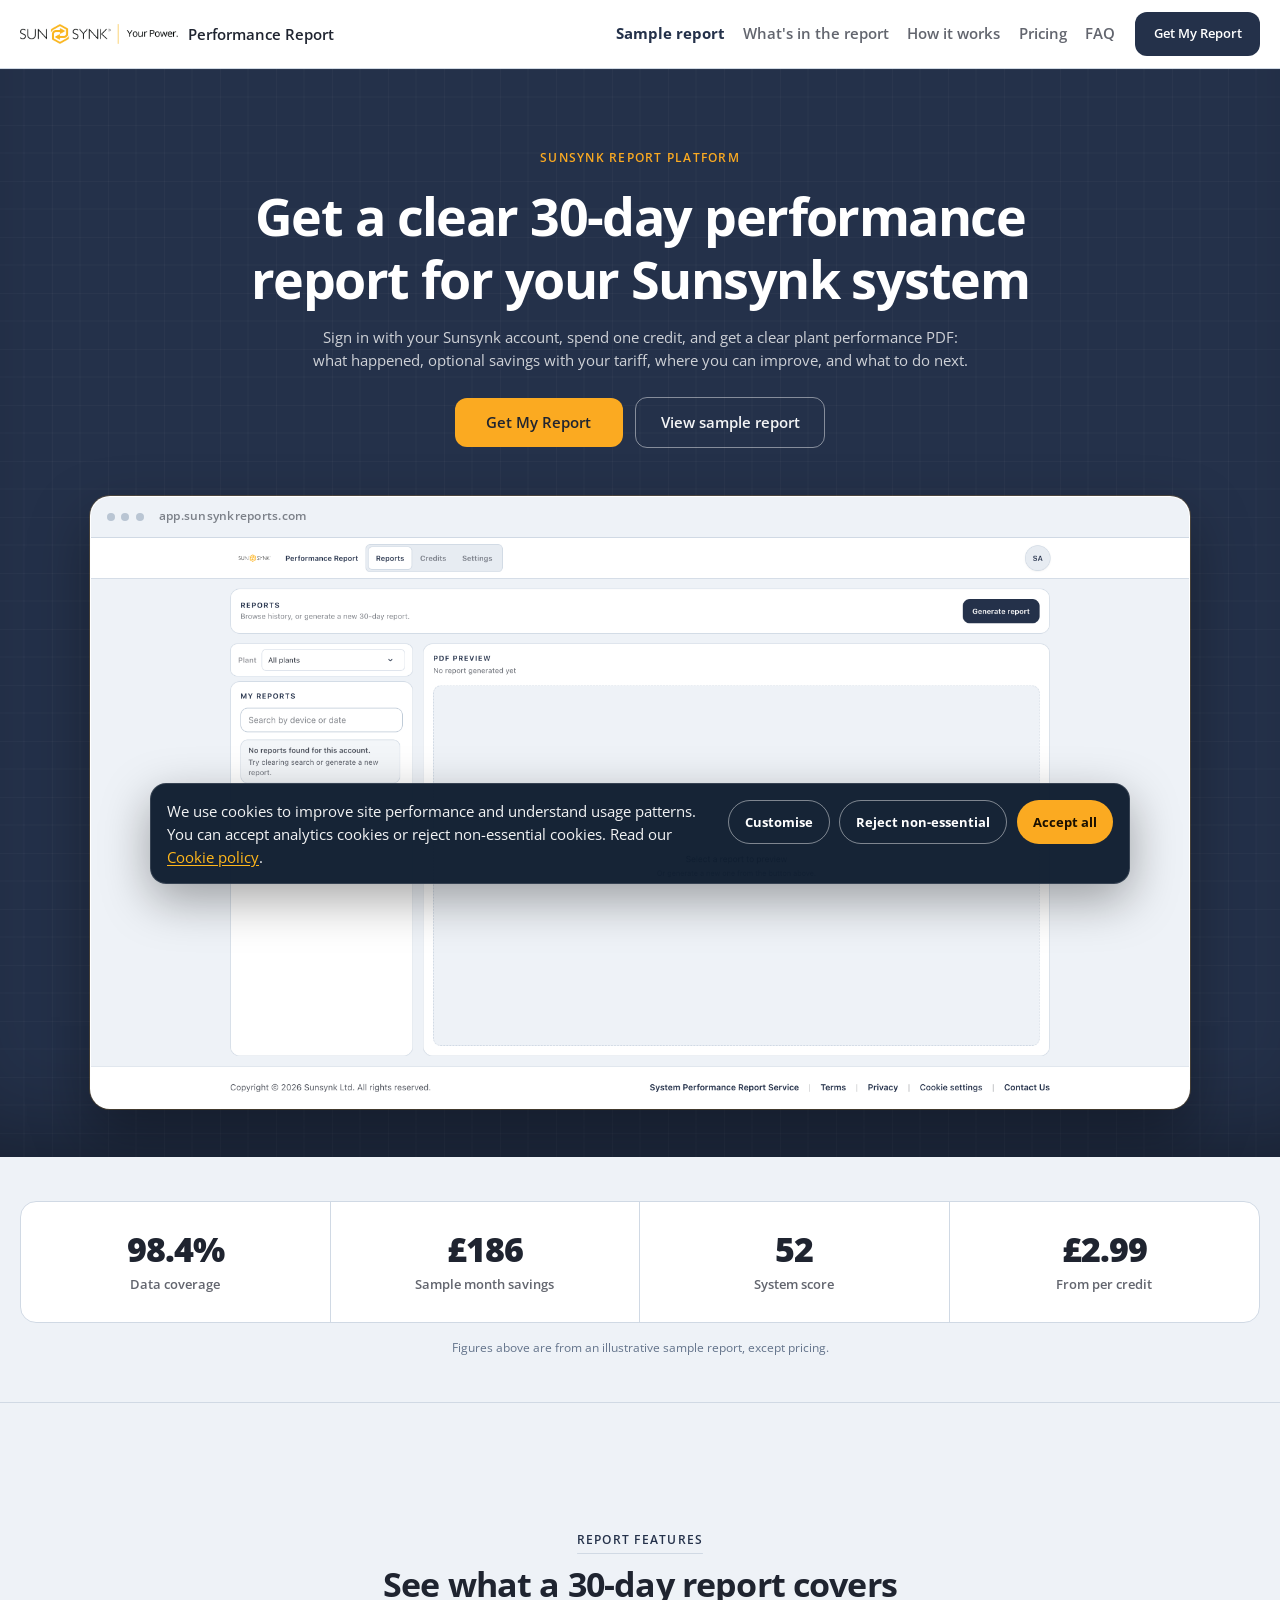
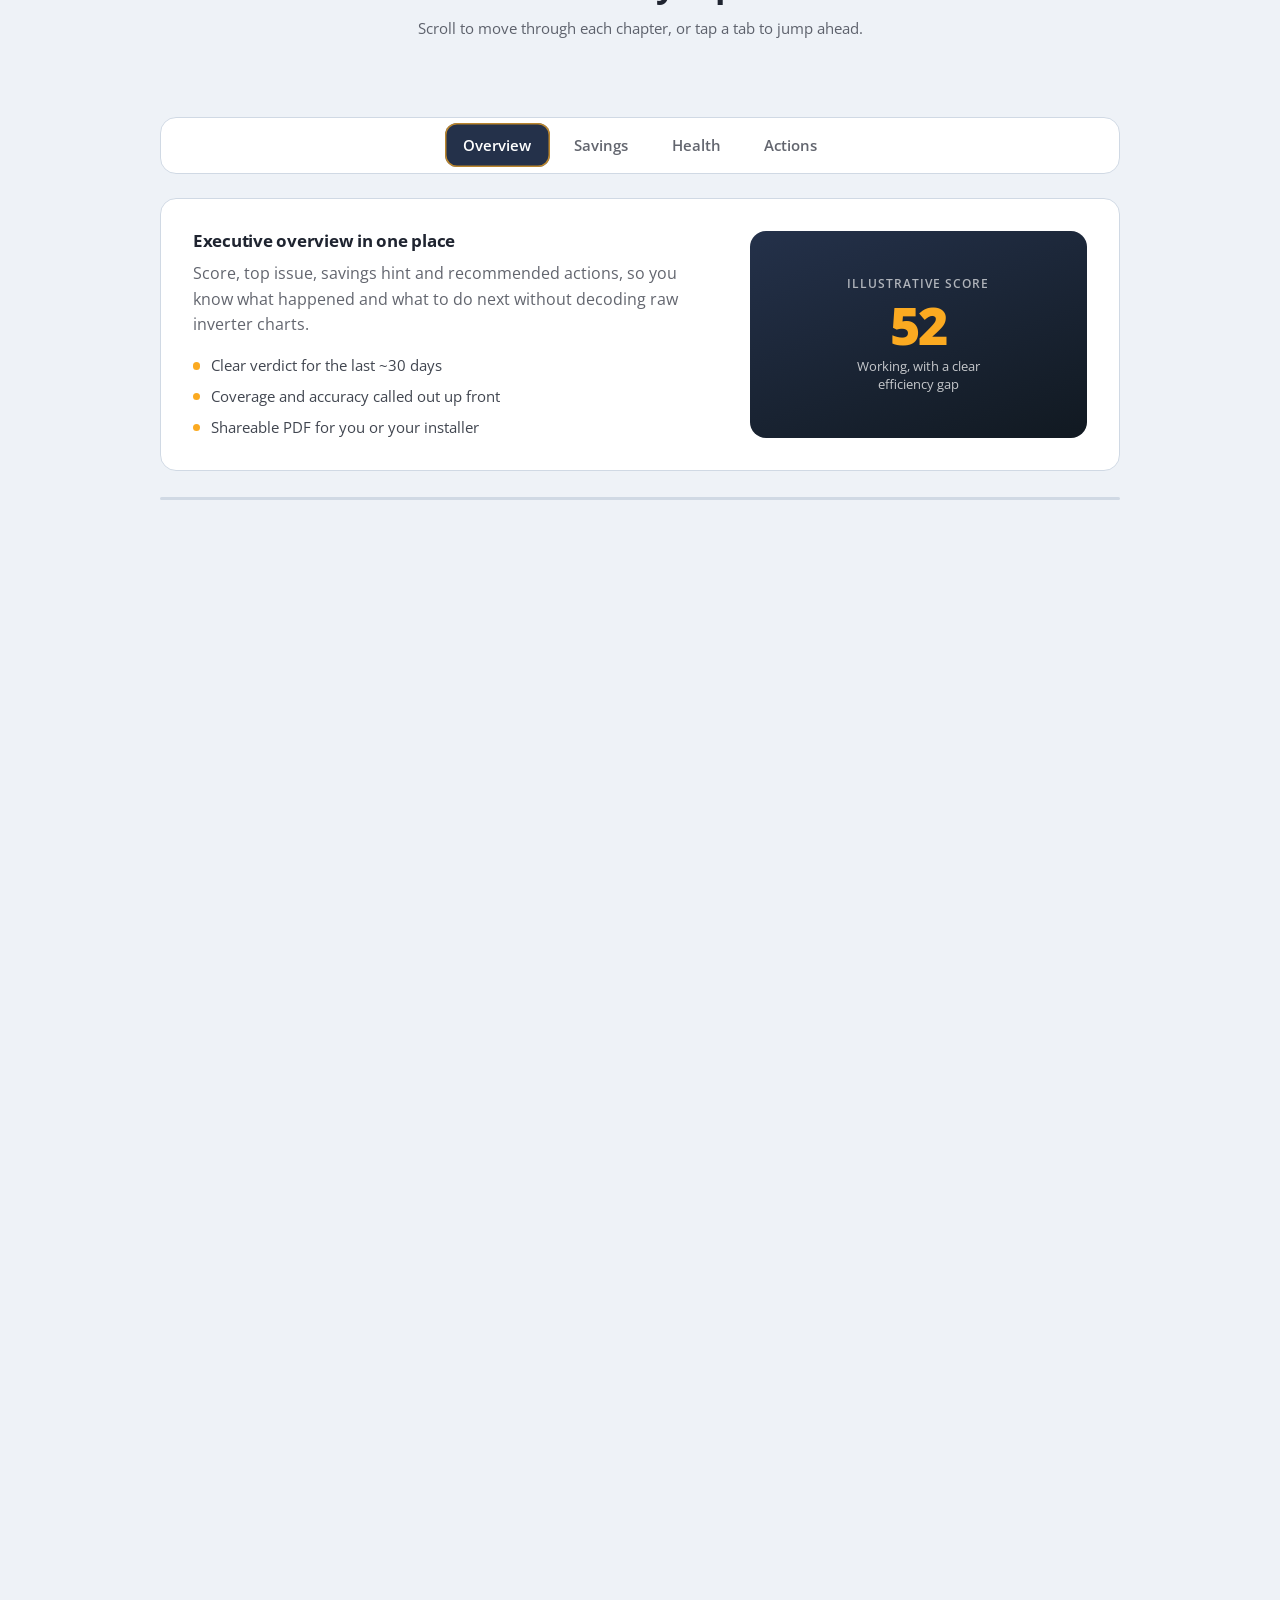
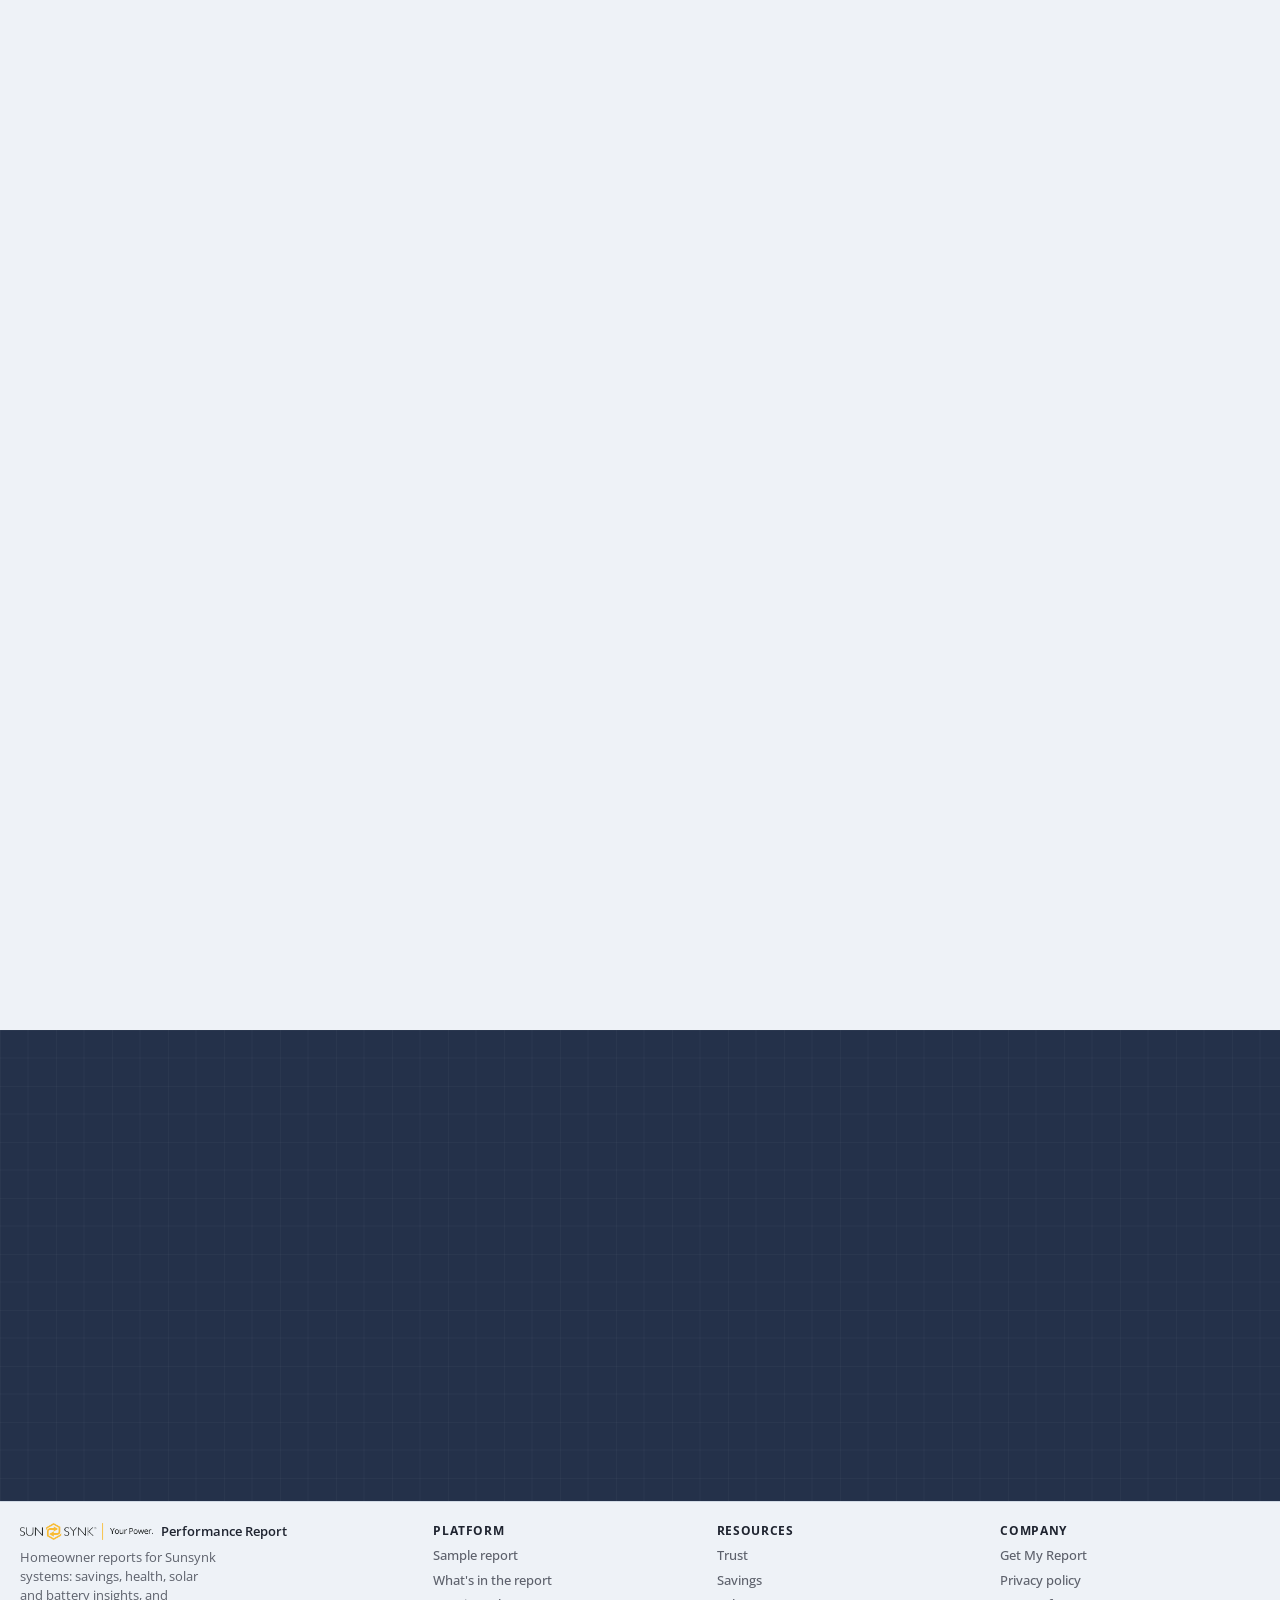
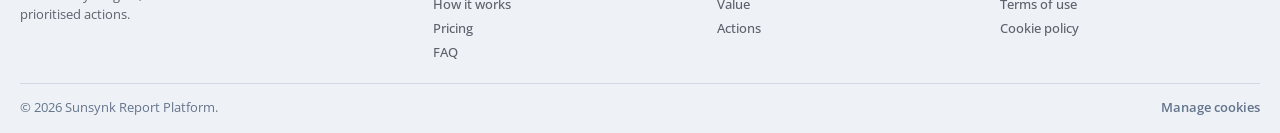
==== index.html @ 2fe202f5 "Update apple-touch-icon references to use favicon.ico across multiple HTML files - Replaced the appl" ====
<!DOCTYPE html>
<html lang="en-GB">
<head>
  <meta charset="UTF-8" />
  <meta name="viewport" content="width=device-width, initial-scale=1.0" />
  <script>
    if (window.location.pathname.endsWith('/index.html')) {
      const cleanPath = window.location.pathname.replace(/\/index\.html$/, '/') || '/';
      window.location.replace(cleanPath + window.location.search + window.location.hash);
    }
  </script>

  <!-- Primary Meta Tags -->
  <title>Sunsynk Report Platform | Clear 30-day performance reports for your Sunsynk system</title>
  <meta name="description" content="Get a clear 30-day Sunsynk Performance Report PDF: executive overview, optional tariff savings, system health score, solar and battery insights, and prioritised actions. From £2.99. Credits never expire. No subscription." />
  <meta name="author" content="Sunsynk" />
  <meta name="robots" content="index, follow, max-image-preview:large, max-snippet:-1, max-video-preview:-1" />
  <meta name="googlebot" content="index, follow, max-image-preview:large, max-snippet:-1, max-video-preview:-1" />
  <meta name="rating" content="general" />
  <meta name="referrer" content="strict-origin-when-cross-origin" />
  <meta name="format-detection" content="telephone=no" />
  <meta name="geo.region" content="GB" />
  <meta name="color-scheme" content="light" />
  <meta name="keywords" content="Sunsynk, Sunsynk Report Platform, Sunsynk Performance Report, solar report, battery report, home energy insights, plant performance PDF, solar savings, system health score" />

  <!-- Canonical and language -->
  <link rel="canonical" href="https://sunsynkreports.com/" />
  <link rel="alternate" hreflang="en-GB" href="https://sunsynkreports.com/" />
  <link rel="alternate" hreflang="x-default" href="https://sunsynkreports.com/" />
  <link rel="alternate" type="text/plain" title="LLMs.txt" href="https://sunsynkreports.com/llms.txt" />
  <link rel="sitemap" type="application/xml" title="Sitemap" href="https://sunsynkreports.com/sitemap.xml" />
  <link rel="manifest" href="/site.webmanifest" />

  <!-- Share preview images: /assets/images/og-image.jpg (1200×630 JPEG crop of sunsynkreports.com.jpg). -->
  <!-- Open Graph -->
  <meta property="og:type" content="website" />
  <meta property="og:url" content="https://sunsynkreports.com/" />
  <meta property="og:title" content="Sunsynk Report Platform | Clear 30-day performance reports for your Sunsynk system" />
  <meta property="og:description" content="Sign in with your Sunsynk account, buy credits, and generate a 30-day plant performance PDF. Optional savings with a saved tariff. From £2.99. No subscription." />
  <meta property="og:image" content="https://sunsynkreports.com/assets/images/og-image.jpg?v=20260721" />
  <meta property="og:image:secure_url" content="https://sunsynkreports.com/assets/images/og-image.jpg?v=20260721" />
  <meta property="og:image:type" content="image/jpeg" />
  <meta property="og:image:width" content="1200" />
  <meta property="og:image:height" content="630" />
  <meta property="og:image:alt" content="Sunsynk Report Platform: 30-day performance reports with executive summary and system score" />
  <meta property="og:site_name" content="Sunsynk Report Platform" />
  <meta property="og:locale" content="en_GB" />

  <!-- Twitter -->
  <meta name="twitter:card" content="summary_large_image" />
  <meta name="twitter:site" content="@sunsynkza" />
  <meta name="twitter:creator" content="@sunsynkza" />
  <meta name="twitter:url" content="https://sunsynkreports.com/" />
  <meta name="twitter:title" content="Sunsynk Report Platform | Clear 30-day performance reports for your Sunsynk system" />
  <meta name="twitter:description" content="30-day Sunsynk Performance Reports: overview, optional savings, health score, and prioritised actions. Credits never expire. From £2.99. No subscription." />
  <meta name="twitter:image" content="https://sunsynkreports.com/assets/images/og-image.jpg?v=20260721" />
  <meta name="twitter:image:alt" content="Sunsynk Report Platform: 30-day performance reports with executive summary and system score" />

  <!-- Favicon -->
  <link rel="icon" type="image/x-icon" href="/assets/images/favicon.ico" />
  <link rel="shortcut icon" href="/assets/images/favicon.ico" />
  <link rel="apple-touch-icon" href="/assets/images/favicon.ico" />
  <meta name="theme-color" content="#24314a" />
  <meta name="msapplication-TileColor" content="#24314a" />

  <!-- Performance hints -->
  <link rel="preconnect" href="https://fonts.googleapis.com" />
  <link rel="preconnect" href="https://fonts.gstatic.com" crossorigin />
  <link rel="dns-prefetch" href="https://app.sunsynkreports.com" />
  <link href="https://fonts.googleapis.com/css2?family=Open+Sans:ital,wght@0,400;0,500;0,600;0,700;0,800;1,400&display=swap" rel="stylesheet" />
  <link rel="stylesheet" href="/assets/css/styles.css" />

  <!-- JSON-LD: WebSite -->
  <script type="application/ld+json">
  {
    "@context": "https://schema.org",
    "@type": "WebSite",
    "@id": "https://sunsynkreports.com/#website",
    "url": "https://sunsynkreports.com/",
    "name": "Sunsynk Report Platform",
    "description": "Homeowner reports for Sunsynk solar and battery systems covering performance, optional savings, health scoring, solar and battery analysis, and prioritised actions.",
    "inLanguage": "en-GB",
    "publisher": { "@id": "https://sunsynkreports.com/#organization" }
  }
  </script>

  <!-- JSON-LD: Organization -->
  <script type="application/ld+json">
  {
    "@context": "https://schema.org",
    "@type": "Organization",
    "@id": "https://sunsynkreports.com/#organization",
    "name": "Sunsynk Report Platform",
    "legalName": "Sunsynk",
    "url": "https://sunsynkreports.com/",
    "logo": {
      "@type": "ImageObject",
      "url": "https://sunsynkreports.com/assets/images/sunsynk-logo.png",
      "width": 910,
      "height": 120
    },
    "image": "https://sunsynkreports.com/assets/images/og-image.jpg?v=20260721",
    "description": "Report platform for Sunsynk solar and battery system performance analysis.",
    "parentOrganization": {
      "@type": "Organization",
      "name": "Sunsynk",
      "url": "https://www.sunsynk.com/"
    },
    "sameAs": [
      "https://www.facebook.com/sunsynkza",
      "https://twitter.com/sunsynkza",
      "https://www.linkedin.com/company/sunsynk"
    ]
  }
  </script>

  <!-- JSON-LD: SoftwareApplication + AggregateOffer -->
  <script type="application/ld+json">
  {
    "@context": "https://schema.org",
    "@type": "SoftwareApplication",
    "@id": "https://sunsynkreports.com/#product",
    "name": "Sunsynk Report Platform",
    "alternateName": "Sunsynk Home Energy Insights Report",
    "description": "Turns about 30 days of Sunsynk plant readings into an executive overview, optional estimated savings, system health score, deeper solar and battery analysis, and prioritised actions in a PDF.",
    "url": "https://sunsynkreports.com/",
    "applicationCategory": "BusinessApplication",
    "applicationSubCategory": "Energy monitoring and reporting",
    "operatingSystem": "Web",
    "inLanguage": "en-GB",
    "isAccessibleForFree": false,
    "image": "https://sunsynkreports.com/assets/images/og-image.jpg?v=20260721",
    "screenshot": "https://sunsynkreports.com/assets/images/og-image.jpg?v=20260721",
    "publisher": { "@id": "https://sunsynkreports.com/#organization" },
    "creator": {
      "@type": "Organization",
      "name": "Sunsynk",
      "url": "https://www.sunsynk.com/"
    },
    "featureList": [
      "Executive performance summary",
      "Data coverage and accuracy checks",
      "Estimated savings versus grid electricity",
      "Overall system health scoring",
      "Solar, battery and evening grid analysis",
      "Prioritised recommended actions PDF",
      "Interactive report feature overview on the marketing site"
    ],
    "offers": {
      "@type": "AggregateOffer",
      "url": "https://sunsynkreports.com/#pricing",
      "priceCurrency": "GBP",
      "lowPrice": "2.99",
      "highPrice": "11.49",
      "offerCount": 9,
      "availability": "https://schema.org/InStock",
      "offers": [
        {
          "@type": "Offer",
          "name": "Starter (1 credit)",
          "description": "1 report credit. Credits never expire.",
          "price": "2.99",
          "priceCurrency": "GBP",
          "url": "https://app.sunsynkreports.com/",
          "availability": "https://schema.org/InStock"
        },
        {
          "@type": "Offer",
          "name": "Classic (3 credits)",
          "description": "3 report credits. Most popular bundle. Credits never expire.",
          "price": "7.49",
          "priceCurrency": "GBP",
          "url": "https://app.sunsynkreports.com/",
          "availability": "https://schema.org/InStock"
        },
        {
          "@type": "Offer",
          "name": "Pro (6 credits)",
          "description": "6 report credits. Best value bundle. Credits never expire.",
          "price": "11.49",
          "priceCurrency": "GBP",
          "url": "https://app.sunsynkreports.com/",
          "availability": "https://schema.org/InStock"
        },
        {
          "@type": "Offer",
          "name": "Starter (1 credit)",
          "price": "69.99",
          "priceCurrency": "ZAR",
          "url": "https://app.sunsynkreports.com/",
          "availability": "https://schema.org/InStock"
        },
        {
          "@type": "Offer",
          "name": "Classic (3 credits)",
          "price": "169.99",
          "priceCurrency": "ZAR",
          "url": "https://app.sunsynkreports.com/",
          "availability": "https://schema.org/InStock"
        },
        {
          "@type": "Offer",
          "name": "Pro (6 credits)",
          "price": "249.99",
          "priceCurrency": "ZAR",
          "url": "https://app.sunsynkreports.com/",
          "availability": "https://schema.org/InStock"
        },
        {
          "@type": "Offer",
          "name": "Starter (1 credit)",
          "price": "4.29",
          "priceCurrency": "USD",
          "url": "https://app.sunsynkreports.com/",
          "availability": "https://schema.org/InStock"
        },
        {
          "@type": "Offer",
          "name": "Classic (3 credits)",
          "price": "10.99",
          "priceCurrency": "USD",
          "url": "https://app.sunsynkreports.com/",
          "availability": "https://schema.org/InStock"
        },
        {
          "@type": "Offer",
          "name": "Pro (6 credits)",
          "price": "15.99",
          "priceCurrency": "USD",
          "url": "https://app.sunsynkreports.com/",
          "availability": "https://schema.org/InStock"
        }
      ]
    }
  }
  </script>

  <!-- JSON-LD: FAQPage -->
  <script type="application/ld+json">
  {
    "@context": "https://schema.org",
    "@type": "FAQPage",
    "@id": "https://sunsynkreports.com/#faq",
    "mainEntity": [
      {
        "@type": "Question",
        "name": "What is inside a Sunsynk Performance Report?",
        "acceptedAnswer": {
          "@type": "Answer",
          "text": "A Sunsynk Performance Report is a shareable PDF from about 30 days of plant readings. It moves from an executive overview into data coverage, optional estimated savings, system health, energy flows, solar and battery analysis, evening grid dependency, accuracy checks, and prioritised recommendations."
        }
      },
      {
        "@type": "Question",
        "name": "Is there a subscription?",
        "acceptedAnswer": {
          "@type": "Answer",
          "text": "No. One credit equals one report. Buy Starter (1), Classic (3), or Pro (6) when you need them. Credits never expire. Unused credits from a purchase can be refunded within 14 days. Checkout is via Stripe at app.sunsynkreports.com."
        }
      },
      {
        "@type": "Question",
        "name": "Can I trust the data?",
        "acceptedAnswer": {
          "@type": "Answer",
          "text": "Each report includes data coverage and plant details, plus a system accuracy check that verifies energy flows balance within tolerance. Thin or poor-quality telemetry is flagged before and inside the report so you know what may affect accuracy."
        }
      },
      {
        "@type": "Question",
        "name": "Who is the report for?",
        "acceptedAnswer": {
          "@type": "Answer",
          "text": "Sunsynk account holders who want a clear plant performance PDF. Sign in with your Sunsynk email and password. Installers may also use the PDF when supporting a homeowner."
        }
      },
      {
        "@type": "Question",
        "name": "How does report generation work?",
        "acceptedAnswer": {
          "@type": "Answer",
          "text": "Sign in at app.sunsynkreports.com with your Sunsynk account, buy credits if needed, optionally save a tariff under Settings for estimated savings, then generate a 30-day report for a plant. Preview and download the PDF when it is ready. One credit is used per report."
        }
      }
    ]
  }
  </script>

  <!-- JSON-LD: WebPage + Breadcrumb -->
  <script type="application/ld+json">
  {
    "@context": "https://schema.org",
    "@type": "WebPage",
    "@id": "https://sunsynkreports.com/#webpage",
    "url": "https://sunsynkreports.com/",
    "name": "Sunsynk Report Platform | Solar and Battery Performance Reports",
    "description": "Buy a Sunsynk homeowner report covering savings, health, solar and battery insights, and prioritised actions. Explore report features, sample figures, pricing and FAQ. No subscription.",
    "inLanguage": "en-GB",
    "isPartOf": { "@id": "https://sunsynkreports.com/#website" },
    "about": { "@id": "https://sunsynkreports.com/#product" },
    "primaryImageOfPage": {
      "@type": "ImageObject",
      "url": "https://sunsynkreports.com/assets/images/og-image.jpg?v=20260721",
      "width": 1200,
      "height": 630
    },
    "significantLink": [
      "https://sunsynkreports.com/#features",
      "https://sunsynkreports.com/#sample",
      "https://sunsynkreports.com/#pricing",
      "https://sunsynkreports.com/#faq",
      "https://app.sunsynkreports.com/"
    ],
    "breadcrumb": {
      "@type": "BreadcrumbList",
      "itemListElement": [
        {
          "@type": "ListItem",
          "position": 1,
          "name": "Home",
          "item": "https://sunsynkreports.com/"
        }
      ]
    }
  }
  </script>
</head>
<body>
  <a class="skip-link" href="#main-content">Skip to main content</a>
  <!-- Loading Spinner -->
  <div class="page-loader" id="pageLoader" aria-hidden="true">
    <div class="loader-content">
      <div class="loader-ring"></div>
      <p class="loader-text">Loading...</p>
    </div>
  </div>
  
  <div id="top" aria-hidden="true" style="position:absolute;top:0;height:0;pointer-events:none;"></div>

  <header class="nav" id="nav">
    <div class="nav-inner container">
      <a class="nav-brand" href="#top" aria-label="Sunsynk Performance Report">
        <img src="/assets/images/sunsynk-logo.png" alt="Sunsynk" class="nav-logo" width="156" height="21" decoding="async" fetchpriority="high" />
        <span>Performance Report</span>
      </a>
      <button class="nav-toggle" aria-expanded="false" aria-controls="nav-menu" aria-label="Open menu">
        <span></span><span></span><span></span>
      </button>
      <div class="nav-end">
        <nav id="nav-menu" class="nav-menu" aria-label="Main navigation">
          <a href="#sample">Sample report</a>
          <a href="#insights">What's in the report</a>
          <a href="#how-it-works">How it works</a>
          <a href="#pricing">Pricing</a>
          <a href="#faq">FAQ</a>
          <a class="btn btn-primary btn-sm nav-menu-cta" href="https://app.sunsynkreports.com" target="_blank" rel="noopener noreferrer">Get My Report</a>
        </nav>
        <a class="btn btn-primary btn-sm nav-cta" href="https://app.sunsynkreports.com" target="_blank" rel="noopener noreferrer">Get My Report</a>
      </div>
    </div>
  </header>

  <main id="main-content" tabindex="-1">

    <!-- HERO -->
    <section class="hero" id="hero">
      <div class="hero-atmosphere" aria-hidden="true"></div>
      <div class="hero-particles" aria-hidden="true">
        <span></span><span></span><span></span><span></span><span></span><span></span>
      </div>
      <div class="container hero-layout hero-centered">
        <div class="hero-text fade-in">
          <p class="hero-brand">Sunsynk Report Platform</p>
          <h1>Get a clear 30-day performance report for your Sunsynk system</h1>
          <p class="hero-sub">Sign in with your Sunsynk account, spend one credit, and get a clear plant performance PDF: what happened, optional savings with your tariff, where you can improve, and what to do next.</p>
          <div class="hero-actions">
            <a class="btn btn-gold" href="https://app.sunsynkreports.com" target="_blank" rel="noopener noreferrer">Get My Report</a>
            <a class="btn btn-ghost" href="#sample">View sample report</a>
          </div>
        </div>
        <div class="hero-preview fade-in" data-delay="180">
          <figure class="hero-product">
            <div class="hero-product-chrome" aria-hidden="true">
              <span class="hero-product-dot"></span>
              <span class="hero-product-dot"></span>
              <span class="hero-product-dot"></span>
              <span class="hero-product-url">app.sunsynkreports.com</span>
            </div>
            <img
              src="/assets/images/sunsynk-reports.png"
              alt="Sunsynk Performance Report workspace: plant filter, report history, and PDF preview"
              width="3600"
              height="1870"
              decoding="async"
              fetchpriority="high"
            />
          </figure>
        </div>
      </div>
    </section>

    <!-- METRICS -->
    <section class="metrics-strip" id="metrics" aria-label="Illustrative report highlights">
      <div class="container">
        <div class="metrics-grid reveal ix-stagger">
          <div class="metrics-item ix-interactive">
            <p class="metrics-value"><span class="countup" data-target="98.4" data-decimals="1" data-suffix="%">98.4%</span></p>
            <p class="metrics-label">Data coverage</p>
          </div>
          <div class="metrics-item ix-interactive">
            <p class="metrics-value"><span class="countup" data-target="186" data-prefix="£">£186</span></p>
            <p class="metrics-label">Sample month savings</p>
          </div>
          <div class="metrics-item ix-interactive">
            <p class="metrics-value"><span class="countup" data-target="52">52</span></p>
            <p class="metrics-label">System score</p>
          </div>
          <div class="metrics-item ix-interactive">
            <p class="metrics-value"><span class="countup" data-target="2.99" data-decimals="2" data-prefix="£">£2.99</span></p>
            <p class="metrics-label">From per credit</p>
          </div>
        </div>
        <p class="metrics-note reveal">Figures above are from an illustrative sample report, except pricing.</p>
      </div>
    </section>

    <!-- FEATURE TABS -->
    <section class="section section-features section-features-scroll" id="features">
      <div class="feature-scroll-track" data-feature-scroll>
        <div class="container feature-sticky">
          <div class="section-header reveal center">
            <p class="eyebrow">Report features</p>
            <h2>See what a 30-day report covers</h2>
            <p class="section-sub">
              <span class="feature-hint-scrub">Scroll to move through each chapter, or tap a tab to jump ahead.</span>
              <span class="feature-hint-static">Tap a tab to explore each chapter.</span>
            </p>
          </div>
          <div class="feature-tabs reveal" data-feature-tabs>
            <div class="feature-tablist" role="tablist" aria-label="Report feature areas">
              <button type="button" class="feature-tab" role="tab" id="tab-overview" aria-controls="panel-overview" aria-selected="true" tabindex="0">Overview</button>
              <button type="button" class="feature-tab" role="tab" id="tab-savings" aria-controls="panel-savings" aria-selected="false" tabindex="-1">Savings</button>
              <button type="button" class="feature-tab" role="tab" id="tab-health" aria-controls="panel-health" aria-selected="false" tabindex="-1">Health</button>
              <button type="button" class="feature-tab" role="tab" id="tab-actions" aria-controls="panel-actions" aria-selected="false" tabindex="-1">Actions</button>
            </div>
            <div class="feature-panels">
              <div class="feature-panel is-active ix-interactive" role="tabpanel" id="panel-overview" aria-labelledby="tab-overview">
                <div class="feature-panel-copy">
                  <h3>Executive overview in one place</h3>
                  <p>Score, top issue, savings hint and recommended actions, so you know what happened and what to do next without decoding raw inverter charts.</p>
                  <ul class="feature-panel-list">
                    <li>Clear verdict for the last ~30 days</li>
                    <li>Coverage and accuracy called out up front</li>
                    <li>Shareable PDF for you or your installer</li>
                  </ul>
                </div>
                <div class="feature-panel-stat" aria-hidden="true">
                  <p class="feature-panel-stat-label">Illustrative score</p>
                  <p class="feature-panel-stat-value">52</p>
                  <p class="feature-panel-stat-note">Working, with a clear efficiency gap</p>
                </div>
              </div>
              <div class="feature-panel ix-interactive" role="tabpanel" id="panel-savings" aria-labelledby="tab-savings" hidden>
                <div class="feature-panel-copy">
                  <h3>Estimated savings versus the grid</h3>
                  <p>See the financial benefit of solar and battery when you save a tariff: grid costs avoided and self-supplied energy in plain language.</p>
                  <ul class="feature-panel-list">
                    <li>Self-supplied energy and grid cost avoided</li>
                    <li>Solar vs battery contribution</li>
                    <li>Optional when a tariff is saved in Settings</li>
                  </ul>
                </div>
                <div class="feature-panel-stat" aria-hidden="true">
                  <p class="feature-panel-stat-label">Sample month</p>
                  <p class="feature-panel-stat-value">£186</p>
                  <p class="feature-panel-stat-note">Versus all-grid electricity</p>
                </div>
              </div>
              <div class="feature-panel ix-interactive" role="tabpanel" id="panel-health" aria-labelledby="tab-health" hidden>
                <div class="feature-panel-copy">
                  <h3>One clear system performance score</h3>
                  <p>See which categories lift or drag the overall score, with the strongest and weakest areas called out.</p>
                  <ul class="feature-panel-list">
                    <li>Self-sufficiency, solar, battery, evening grid</li>
                    <li>Strongest and weakest areas highlighted</li>
                    <li>Energy flows summarised for the month</li>
                  </ul>
                </div>
                <div class="feature-panel-stat" aria-hidden="true">
                  <p class="feature-panel-stat-label">Strongest category</p>
                  <p class="feature-panel-stat-value">86</p>
                  <p class="feature-panel-stat-note">Battery health (illustrative)</p>
                </div>
              </div>
              <div class="feature-panel ix-interactive" role="tabpanel" id="panel-actions" aria-labelledby="tab-actions" hidden>
                <div class="feature-panel-copy">
                  <h3>Prioritised next steps</h3>
                  <p>Findings consolidate into a ranked plan: behavioural changes, configuration improvements and hardware upgrades.</p>
                  <ul class="feature-panel-list">
                    <li>Behaviour: shift loads while solar or battery cover</li>
                    <li>Configuration: reserve and discharge timing</li>
                    <li>Hardware: only after scheduling is reviewed</li>
                  </ul>
                </div>
                <div class="feature-panel-stat" aria-hidden="true">
                  <p class="feature-panel-stat-label">Action lanes</p>
                  <p class="feature-panel-stat-value">3</p>
                  <p class="feature-panel-stat-note">Behaviour · Config · Hardware</p>
                </div>
              </div>
            </div>
            <div class="feature-progress" aria-hidden="true">
              <span class="feature-progress-fill" data-feature-progress></span>
            </div>
          </div>
        </div>
      </div>
    </section>

    <!-- TRUST -->
    <section class="section">
      <div class="container">
        <div class="section-header reveal" id="trust">
          <p class="eyebrow">Trust</p>
          <h2>Coverage, plant details and accuracy</h2>
          <p class="section-sub">Every report shows how complete the telemetry was, what is installed, and whether energy flows balance. Figures below are from an illustrative sample report.</p>
        </div>
        <div class="trust-panel reveal ix-stagger">
          <div class="trust-item">
            <p class="trust-label">Data coverage</p>
            <p class="trust-value"><span class="countup" data-target="98.4" data-decimals="1" data-suffix="%">98.4%</span></p>
            <p class="trust-note">Missing or low-quality periods are flagged so you know what may affect accuracy.</p>
          </div>
          <div class="trust-item">
            <p class="trust-label">Plant details</p>
            <p class="trust-value trust-value-sm">5.2 kWp · 5 kW inverter</p>
            <p class="trust-note">Location, inverter, PV capacity and installed equipment are listed up front.</p>
          </div>
          <div class="trust-item">
            <p class="trust-label">System accuracy</p>
            <p class="trust-value">Within tolerance</p>
            <p class="trust-note">Inverter measurements are checked so energy flows reconcile within acceptable limits.</p>
          </div>
        </div>
      </div>
    </section>

    <!-- SAVINGS -->
    <section class="section section-slate">
      <div class="container">
        <div class="section-header reveal" id="savings">
          <p class="eyebrow">Savings</p>
          <h2>Estimated savings versus the grid</h2>
          <p class="section-sub">See the financial benefit delivered by solar and battery, broken into grid costs avoided and self-supplied energy. Optional when you save a tariff in the app.</p>
        </div>
        <div class="savings-panel reveal ix-stagger">
          <div class="savings-hero-stat">
            <p class="savings-eyebrow">Illustrative sample month</p>
            <p class="savings-amount"><span class="countup" data-target="186" data-prefix="£">£186</span></p>
            <p class="savings-caption">Estimated savings versus all-grid electricity</p>
          </div>
          <ul class="savings-breakdown ix-cascade">
            <li><span>Self-supplied energy</span><strong>612 kWh</strong></li>
            <li><span>Grid cost avoided</span><strong>£168</strong></li>
            <li><span>Solar contribution</span><strong>68%</strong></li>
            <li><span>Battery contribution</span><strong>32%</strong></li>
          </ul>
        </div>
      </div>
    </section>

    <!-- HEALTH -->
    <section class="section">
      <div class="container">
        <div class="section-header reveal" id="health">
          <p class="eyebrow">Health</p>
          <h2>One clear system performance score</h2>
          <p class="section-sub">See which categories lift or drag the overall score, with the strongest and weakest areas called out. Scores below are from an illustrative sample report.</p>
        </div>
        <div class="health-panel reveal">
          <div class="health-score">
            <p class="health-score-label">Illustrative overall score</p>
            <p class="health-score-num countup" data-target="52">52</p>
            <p class="health-score-note">Weakest: self-sufficiency · Strongest: battery health</p>
          </div>
          <div class="health-bars" aria-label="Category contribution to score">
            <div class="health-bar-row">
              <span>Self-sufficiency</span>
              <div class="health-track"><div class="health-fill" data-health-val="23" style="--c:var(--orange-fill)"></div></div>
              <strong class="score-val-warn">23</strong>
            </div>
            <div class="health-bar-row">
              <span>Solar performance</span>
              <div class="health-track"><div class="health-fill" data-health-val="61" style="--c:var(--gold)"></div></div>
              <strong>61</strong>
            </div>
            <div class="health-bar-row">
              <span>Battery health</span>
              <div class="health-track"><div class="health-fill" data-health-val="86" style="--c:var(--green-fill)"></div></div>
              <strong class="score-val-ok">86</strong>
            </div>
            <div class="health-bar-row">
              <span>Evening grid</span>
              <div class="health-track"><div class="health-fill" data-health-val="82" style="--c:var(--green-fill)"></div></div>
              <strong class="score-val-ok">82</strong>
            </div>
          </div>
          <p class="health-energy">Energy summary covers solar generation, site consumption, grid import and export, and battery charge and discharge for the month.</p>
        </div>
      </div>
    </section>

    <!-- SAMPLE -->
    <section class="section section-slate">
      <div class="container">
        <div class="section-header reveal" id="sample">
          <p class="eyebrow">Sample report</p>
          <h2>With a report versus without</h2>
          <p class="section-sub">An executive verdict with savings and next steps, not raw inverter charts you have to decode yourself. Scores and kWh figures below are illustrative.</p>
        </div>

        <div class="sample-panel reveal">
          <div class="sample-panel-grid ix-stagger">
            <div class="sample-col sample-col-yes">
              <div class="sample-col-head">
                <h3>With a Sunsynk Report</h3>
                <p>Clear answers from about 30 days of readings.</p>
              </div>
              <div class="sample-summary">
                <div class="sample-gauge" aria-hidden="true"><strong class="countup" data-target="52">52</strong></div>
                <div>
                  <p class="sample-gap-title">Working, but 65 pts below the local median</p>
                  <p class="sample-gap-sub">Closing the efficiency gap could avoid about <strong>439 kWh</strong> of grid import per month.</p>
                </div>
              </div>
              <ul class="sample-checks ix-cascade">
                <li><span class="sample-check" aria-hidden="true">✓</span><div><strong>Executive overview</strong><p>Score, top issue, savings hint and recommended actions in one place.</p></div></li>
                <li><span class="sample-check" aria-hidden="true">✓</span><div><strong>Trusted readings</strong><p>Coverage quality and accuracy checks called out clearly.</p></div></li>
                <li><span class="sample-check" aria-hidden="true">✓</span><div><strong>Solar and battery depth</strong><p>Peers, timing, clipping and battery use explained in homeowner language.</p></div></li>
                <li><span class="sample-check" aria-hidden="true">✓</span><div><strong>Evening cost focus</strong><p>How well stored energy cuts grid import when rates are often highest.</p></div></li>
                <li><span class="sample-check" aria-hidden="true">✓</span><div><strong>Prioritised PDF</strong><p>Behaviour, configuration and hardware actions ranked by impact.</p></div></li>
              </ul>
            </div>
            <div class="sample-col sample-col-no">
              <div class="sample-col-head">
                <h3>Without a report</h3>
                <p>Raw inverter dashboards, no verdict.</p>
              </div>
              <ul class="sample-crosses ix-cascade">
                <li><span class="sample-cross" aria-hidden="true">×</span><div><strong>No executive verdict</strong><p>Hard to tell if the system is truly doing its job.</p></div></li>
                <li><span class="sample-cross" aria-hidden="true">×</span><div><strong>Unclear data quality</strong><p>Gaps and inconsistencies stay buried in charts.</p></div></li>
                <li><span class="sample-cross" aria-hidden="true">×</span><div><strong>No savings picture</strong><p>No estimate versus all-grid electricity.</p></div></li>
                <li><span class="sample-cross" aria-hidden="true">×</span><div><strong>No ranked inefficiencies</strong><p>Solar, battery and evening issues compete without priority.</p></div></li>
                <li><span class="sample-cross" aria-hidden="true">×</span><div><strong>Nothing clear to act on</strong><p>No shareable plan for you or your installer.</p></div></li>
              </ul>
            </div>
          </div>
        </div>

        <div class="sample-actions reveal">
          <a class="btn btn-primary" href="https://app.sunsynkreports.com" target="_blank" rel="noopener noreferrer">Get My Report</a>
          <a class="sample-link" href="#insights">See what's in the report</a>
        </div>
      </div>
    </section>

    <!-- INSIGHTS -->
    <section class="section">
      <div class="container">
        <div class="section-header reveal" id="insights">
          <p class="eyebrow">What's in the report</p>
          <h2>Solar, battery and evening analysis</h2>
          <p class="section-sub">The report groups technical chapters so you can see what is holding performance back without reading sixteen separate titles first.</p>
        </div>
        <div class="inside-grid reveal ix-stagger">
          <article class="inside-col">
            <h3>Solar</h3>
            <p class="inside-lead">Production benchmarking, use timing, weather-expected performance and inverter clipping.</p>
            <ul>
              <li>Specific yield versus nearby Sunsynk systems</li>
              <li>Self-sufficiency, export and storage opportunity</li>
              <li>Clipping events before chasing hardware upgrades</li>
            </ul>
          </article>
          <article class="inside-col">
            <h3>Battery</h3>
            <p class="inside-lead">Operating indicators plus the detailed evidence behind utilisation, cycling and temperature.</p>
            <ul>
              <li>How effectively the battery is being used</li>
              <li>State of charge patterns and lifespan factors</li>
              <li>Daily trends that explain each assessment</li>
            </ul>
          </article>
          <article class="inside-col">
            <h3>Evening cost</h3>
            <p class="inside-lead">Evening grid dependency when electricity is often most expensive.</p>
            <ul>
              <li>How stored energy cuts evening grid import</li>
              <li>Scheduling and configuration opportunities</li>
              <li>Where evening demand still leans on the grid</li>
            </ul>
          </article>
        </div>
      </div>
    </section>

    <!-- ACTIONS -->
    <section class="section section-slate">
      <div class="container">
        <div class="section-header reveal" id="actions">
          <p class="eyebrow">Actions</p>
          <h2>Prioritised next steps</h2>
          <p class="section-sub">Findings consolidate into a ranked plan: behavioural changes, configuration improvements and hardware upgrades.</p>
        </div>
        <div class="actions-board reveal ix-stagger">
          <div class="actions-group">
            <p class="actions-tag">Behaviour</p>
            <ul>
              <li>Shift heavy evening loads earlier while solar or battery cover is available</li>
              <li>Review habit patterns that drive peak grid import</li>
            </ul>
          </div>
          <div class="actions-group">
            <p class="actions-tag">Configuration</p>
            <ul>
              <li>Adjust battery reserve and discharge timing for evening peaks</li>
              <li>Tighten export and self-use settings before buying more capacity</li>
            </ul>
          </div>
          <div class="actions-group">
            <p class="actions-tag">Hardware</p>
            <ul>
              <li>Consider storage or PV only after clipping and scheduling are reviewed</li>
              <li>Share the PDF with your installer when an upgrade case is clear</li>
            </ul>
          </div>
        </div>
        <p class="assumptions-note reveal">Assumptions, measured versus estimated values, analysis scope and disclaimers appear in Important Information at the end of every report.</p>
      </div>
    </section>

    <!-- HOW IT WORKS -->
    <section class="section">
      <div class="container">
        <div class="section-header reveal" id="how-it-works">
          <p class="eyebrow">How it works</p>
          <h2>From sign-in to your PDF</h2>
          <p class="section-sub">No subscription. One credit equals one 30-day report. Credits never expire.</p>
        </div>
        <div class="steps-wrap">
          <div class="steps-line-track" aria-hidden="true"><div class="steps-line-fill"></div></div>
          <div class="steps-grid">
            <div class="step reveal"><div class="step-n">01</div><h3>Sign in</h3><p>Use your Sunsynk email and password. Accept Terms and Privacy once.</p></div>
            <div class="step reveal" data-delay="80"><div class="step-n">02</div><h3>Buy credits</h3><p>Choose Starter, Classic, or Pro. Checkout with Stripe when you need a report.</p></div>
            <div class="step reveal" data-delay="160"><div class="step-n">03</div><h3>Generate a report</h3><p>Pick a plant. Optionally include estimated savings with a tariff saved in Settings.</p></div>
            <div class="step reveal" data-delay="240"><div class="step-n">04</div><h3>Preview and download</h3><p>Open the PDF when it is ready. Download it, or leave feedback from your report history.</p></div>
          </div>
        </div>
      </div>
    </section>

    <!-- VALUE -->
    <section class="section section-slate">
      <div class="container">
        <div class="section-header reveal center" id="value">
          <p class="eyebrow">Value</p>
          <h2>Professional insight at a fraction of the cost</h2>
          <p class="section-sub">Compare a typical remote professional solar health check with a data-led performance report from your Sunsynk system.</p>
        </div>
        <div class="value-panel reveal">
          <div class="value-compare" aria-label="Typical remote check versus Sunsynk report cost" data-value-compare>
            <div class="value-compare-col">
              <p class="value-compare-label">Typical remote professional check</p>
              <p class="value-compare-price">£100-£150</p>
            </div>
            <p class="value-compare-vs" aria-hidden="true">vs</p>
            <div class="value-compare-col value-compare-col-highlight">
              <p class="value-compare-label">Sunsynk Performance Report</p>
              <p class="value-compare-price"><span data-price-symbol>£</span><span data-price-amount>2.99</span></p>
              <p class="value-compare-note">per credit · from <span data-price-unit>£2.99</span></p>
            </div>
          </div>
          <p class="value-body">This report gives performance insight from your system data from <span data-value-per-credit>£2.99</span> per credit, covering battery health, clipping, faults, and savings where available.</p>
          <p class="value-disclaimer">It is not a substitute for an on-site inspection.</p>
        </div>
      </div>
    </section>

    <!-- PRICING -->
    <section class="section section-slate">
      <div class="container">
        <div class="pricing-header reveal">
          <div class="section-header" id="pricing">
            <p class="eyebrow">Pricing</p>
            <h2>Credit packs for every report</h2>
            <p class="section-sub">One credit equals one report. Credits never expire. <strong>No subscription.</strong> Unused credits can be refunded within 14 days of purchase.</p>
          </div>
          <div class="currency-picker">
            <label for="currencySelect">Currency</label>
            <select id="currencySelect" name="currency" aria-label="Select pricing currency">
              <option value="GBP" selected>British Pound (£)</option>
              <option value="ZAR">South African Rand (R)</option>
              <option value="USD">US Dollar ($)</option>
            </select>
          </div>
        </div>
        <div class="pricing-grid ix-stagger reveal" id="pricingGrid">
          <article class="price-card" data-plan="starter">
            <div class="pci">
              <h3>Starter</h3>
              <div class="price-row"><span class="pc" data-price-symbol>£</span><span class="pm" data-price-amount>2.99</span></div>
              <p class="pp"><span data-price-unit>£2.99</span> per credit</p>
              <p class="pcr" data-price-credits>1 report credit</p>
              <ul class="pul">
                <li data-price-reports>1 performance report</li>
                <li>Credits never expire</li>
                <li>Secure checkout via Stripe</li>
              </ul>
              <a class="btn btn-outline-dark w-full" href="https://app.sunsynkreports.com" target="_blank" rel="noopener noreferrer">Buy Now</a>
            </div>
          </article>
          <article class="price-card price-featured" data-plan="classic">
            <div class="price-badge">Most Popular</div>
            <div class="pci">
              <h3>Classic</h3>
              <div class="price-row"><span class="pc" data-price-symbol>£</span><span class="pm" data-price-amount>7.49</span></div>
              <p class="pp"><span data-price-unit>£2.50</span> per credit</p>
              <p class="pcr" data-price-credits>3 report credits</p>
              <ul class="pul">
                <li data-price-reports>3 performance reports</li>
                <li>Credits never expire</li>
                <li>Secure checkout via Stripe</li>
              </ul>
              <a class="btn btn-primary w-full" href="https://app.sunsynkreports.com" target="_blank" rel="noopener noreferrer">Buy Now</a>
            </div>
          </article>
          <article class="price-card" data-plan="pro">
            <div class="price-badge-alt">Best Value</div>
            <div class="pci">
              <h3>Pro</h3>
              <div class="price-row"><span class="pc" data-price-symbol>£</span><span class="pm" data-price-amount>11.49</span></div>
              <p class="pp"><span data-price-unit>£1.92</span> per credit</p>
              <p class="pcr" data-price-credits>6 report credits</p>
              <ul class="pul">
                <li data-price-reports>6 performance reports</li>
                <li>Credits never expire</li>
                <li>Secure checkout via Stripe</li>
              </ul>
              <a class="btn btn-outline-dark w-full" href="https://app.sunsynkreports.com" target="_blank" rel="noopener noreferrer">Buy Now</a>
            </div>
          </article>
        </div>
        <p class="pricing-note reveal">
          <svg width="14" height="14" viewBox="0 0 24 24" fill="none" stroke="currentColor" stroke-width="2" aria-hidden="true"><rect x="3" y="11" width="18" height="11" rx="2"/><path d="M7 11V7a5 5 0 0110 0v4"/></svg>
          <span class="pricing-note-text">Prices shown in <span data-price-currency-label>British pounds</span>. Secured by Stripe. Credits never expire. Unused credits refundable within 14 days of purchase.</span>
        </p>
      </div>
    </section>

    <!-- FAQ -->
    <section class="section" aria-labelledby="faq-heading">
      <div class="container">
        <div class="section-header reveal" id="faq">
          <p class="eyebrow">FAQ</p>
          <h2 id="faq-heading">Answers about reports and credits</h2>
          <p class="section-sub">Sign-in, credits, tariffs, and what a report covers.</p>
        </div>
        <div class="faq-list ix-cascade-root reveal">
          <details class="faq-item">
            <summary>What is inside a Sunsynk Performance Report?</summary>
            <div class="faq-answer">
              <p>A shareable PDF from about 30 days of plant readings. It moves from an executive overview into data coverage, optional estimated savings, overall health, energy flows, solar and battery analysis, evening grid dependency, accuracy checks, and prioritised recommendations.</p>
            </div>
          </details>
          <details class="faq-item">
            <summary>Is there a subscription?</summary>
            <div class="faq-answer">
              <p>No. One credit equals one report. Buy Starter (1), Classic (3), or Pro (6) when you need them. Credits never expire. Unused credits from a purchase can be refunded within 14 days via the Credits page.</p>
            </div>
          </details>
          <details class="faq-item">
            <summary>Can I trust the data?</summary>
            <div class="faq-answer">
              <p>Before generation, the app checks about 30 days of telemetry coverage and asks you to confirm if coverage is thin. Each report also includes data coverage, plant details, and a system accuracy check. Assumptions and limitations sit in Important Information in the PDF.</p>
            </div>
          </details>
          <details class="faq-item">
            <summary>Who is the report for?</summary>
            <div class="faq-answer">
              <p>Sunsynk account holders. Sign in with your Sunsynk email and password. Installers may also use the PDF when supporting a homeowner aftercare conversation.</p>
            </div>
          </details>
          <details class="faq-item">
            <summary>How does report generation work?</summary>
            <div class="faq-answer">
              <p>Sign in at app.sunsynkreports.com, buy credits if your balance is zero, optionally save a tariff under Settings for estimated savings, then generate a report for a plant. You can leave the page while it prepares; when ready, preview and download the PDF. One credit is used per report.</p>
            </div>
          </details>
        </div>
      </div>
    </section>

    <!-- FINAL CTA -->
    <section class="section section-cta section-cta-dark">
      <div class="container cta-body reveal ix-cascade" id="get-started">
        <p class="eyebrow-light">Get started</p>
        <h2 class="h-light">Get a clear view of your system&rsquo;s last 30 days.</h2>
        <p class="section-sub s-muted cta-sub">From £2.99 · R69.99 · $4.29. Credits never expire. Secure Stripe checkout.</p>
        <div class="cta-actions">
          <a class="btn btn-gold" href="https://app.sunsynkreports.com" target="_blank" rel="noopener noreferrer">Get My Report</a>
          <a class="btn btn-ghost" href="#pricing">Compare packs</a>
        </div>
      </div>
    </section>

  </main>

  <footer class="footer">
    <div class="container footer-grid">
      <div class="footer-brand">
        <a class="nav-brand" href="#top">
          <img src="/assets/images/sunsynk-logo.png" alt="Sunsynk" class="nav-logo footer-logo" width="133" height="18" loading="lazy" decoding="async" />
          <span>Performance Report</span>
        </a>
        <p>Homeowner reports for Sunsynk systems: savings, health, solar and battery insights, and prioritised actions.</p>
      </div>
      <nav aria-label="Platform"><p>Platform</p><a href="#sample">Sample report</a><a href="#insights">What's in the report</a><a href="#how-it-works">How it works</a><a href="#pricing">Pricing</a><a href="#faq">FAQ</a></nav>
      <nav aria-label="Resources"><p>Resources</p><a href="#trust">Trust</a><a href="#savings">Savings</a><a href="#value">Value</a><a href="#actions">Actions</a></nav>
      <nav aria-label="Company"><p>Company</p><a href="https://app.sunsynkreports.com" target="_blank" rel="noopener noreferrer">Get My Report</a><a href="/privacy-policy/" target="_blank" rel="noopener noreferrer" aria-label="Privacy policy (opens in new tab)">Privacy policy<span class="sr-only"> (opens in new tab)</span></a><a href="/terms-of-use/" target="_blank" rel="noopener noreferrer" aria-label="Terms of use (opens in new tab)">Terms of use<span class="sr-only"> (opens in new tab)</span></a><a href="/cookie-policy/" target="_blank" rel="noopener noreferrer" aria-label="Cookie policy (opens in new tab)">Cookie policy<span class="sr-only"> (opens in new tab)</span></a></nav>
    </div>
    <div class="container footer-base">
      <p>&copy; 2026 Sunsynk Report Platform.</p>
      <button type="button" class="cookie-manage-link" data-open-cookie-preferences="true" aria-label="Manage cookie preferences">Manage cookies</button>
    </div>
  </footer>

  <script src="/assets/js/cookie-consent.js"></script>
  <script src="/assets/js/script.js"></script>
</body>
</html>
---- assets/css/styles.css ----
@import url('./tokens.css');

:root {
  /* Legacy aliases → SSPRS tokens */
  --white:var(--brand-white);
  --off-white:var(--brand-slate-50);
  --slate-50:var(--brand-slate-50);
  --slate-100:var(--brand-slate-100);
  --slate-200:var(--brand-slate-200);
  --slate-300:var(--brand-slate-300);
  --slate-400:#94a3b8;
  --slate-500:#64748b;
  --slate-600:color-mix(in srgb, var(--brand-ink) 70%, transparent);
  --slate-700:color-mix(in srgb, var(--brand-ink) 85%, transparent);
  --slate-800:var(--brand-ink);
  --slate-900:var(--brand-black-100);
  --blue:var(--brand-blue-300);
  --blue-light:var(--brand-blue-100);
  --blue-dark:var(--brand-blue-300);
  --gold:var(--brand-yellow-200);
  --gold-dark:var(--brand-yellow-300);
  --gold-light:var(--brand-yellow);
  --gold-soft:var(--brand-yellow-50);
  --green:var(--brand-green-300);
  --green-fill:var(--brand-green-300);
  --orange:#b45309;
  --orange-fill:#f97316;
  --red:var(--brand-red-300);
  --red-fill:var(--brand-red-300);
  --r-sm:8px;
  --r-md:12px;
  --r-lg:16px;
  --r-xl:20px;
  --r-2xl:24px;
  --r-f:999px;
  --sh-sm:none;
  --sh-md:none;
  --sh-lg:none;
  --sh-gold:none;
  --font:"Open Sans",Arial,Helvetica,sans-serif;
  /* Type scale */
  --fs-display:clamp(1.9rem,4.2vw,3.25rem);
  --fs-h2:clamp(1.55rem,2.8vw,2.1rem);
  --fs-h3:1.05rem;
  --fs-body:.95rem;
  --fs-meta:.82rem;
  --fs-eyebrow:.78rem;
  /* Apple-like motion curves: soft settle, no bounce */
  --ease:cubic-bezier(.25,.1,.25,1);
  --ease-out:cubic-bezier(.22,1,.36,1);
  --spring:cubic-bezier(.32,.72,0,1);
  --t1:200ms;--t2:360ms;--t3:560ms;--max-w:1400px;
  --space-1:.5rem;--space-2:.75rem;--space-3:1rem;--space-4:1.25rem;--space-5:1.5rem;--space-6:2rem;
  --grid-gap:1.25rem;--card-pad:1.5rem;--list-gap:.6rem;
  --section-y:clamp(3.5rem,6vw,5.5rem);--section-header-mb:clamp(2rem,4vw,3rem);
  --card-radius:var(--r-lg);
  --nav-h:68px;
  --anchor-gap:12px;
  --anchor-offset:calc(var(--nav-h) + var(--anchor-gap));
  /* Fine chart grid for dark surfaces (report / data feel) */
  --surface-grid:url("data:image/svg+xml,%3Csvg xmlns='http://www.w3.org/2000/svg' width='56' height='56' viewBox='0 0 56 56'%3E%3Cpath d='M56 0H0V56' fill='none' stroke='%23ffffff' stroke-opacity='.055' stroke-width='1'/%3E%3Cpath d='M0 28h56M28 0v56' fill='none' stroke='%23ffffff' stroke-opacity='.03' stroke-width='1'/%3E%3C/svg%3E");
}
*,*::before,*::after{box-sizing:border-box}
html{scroll-behavior:smooth;font-size:16px;scroll-padding-top:var(--anchor-offset)}
body{margin:0;font-family:var(--font);color:var(--brand-ink);background:var(--brand-slate-50);line-height:var(--line-height-relaxed);-webkit-font-smoothing:antialiased;overflow-x:hidden;touch-action:manipulation;-webkit-tap-highlight-color:transparent}
h1,h2,h3,h4,h5{margin:0;line-height:var(--line-height-tight);color:var(--brand-ink);font-family:var(--font)}
h1{font-weight:700;letter-spacing:-.03em}
h2{font-size:var(--fs-h2);font-weight:700;letter-spacing:-.025em}
h3{font-size:var(--fs-h3);font-weight:700;letter-spacing:-.015em}
h4{font-weight:600}
p{margin:0;color:var(--slate-600)}
a{color:inherit;text-decoration:none}
ul{margin:0;padding:0;list-style:none}
img{max-width:100%;height:auto;display:block}
figure{margin:0}
button{cursor:pointer;font-family:var(--font)}
a:focus-visible,button:focus-visible,summary:focus-visible,select:focus-visible,input:focus-visible,[href]:focus-visible{outline:none;box-shadow:0 0 0 var(--focus-ring-offset) var(--brand-white),0 0 0 calc(var(--focus-ring-offset) + var(--focus-ring-width)) var(--focus-ring-color);border-radius:var(--r-md)}

.sr-only{position:absolute!important;width:1px;height:1px;padding:0;margin:-1px;overflow:hidden;clip:rect(0,0,0,0);white-space:nowrap;border:0}
.skip-link{position:absolute;left:-9999px;top:0;z-index:10000;background:var(--brand-blue-300);color:var(--white);padding:.7rem 1rem;border-radius:0 0 var(--r-sm) var(--r-sm);font-weight:700}
.skip-link:focus{left:1rem;top:0.5rem}

.cookie-banner{position:fixed;left:1rem;right:1rem;bottom:1rem;z-index:10001;background:rgba(13,28,46,.96);color:var(--white);border:1px solid rgba(255,255,255,.14);border-radius:var(--r-lg);box-shadow:0 16px 48px rgba(0,0,0,.35);padding:1rem 1rem .9rem;max-width:980px;margin:0 auto}
.cookie-banner[hidden]{display:none!important}
.cookie-banner__inner{display:flex;align-items:flex-start;justify-content:space-between;gap:1rem;flex-wrap:wrap}
.cookie-banner__text{flex:1 1 360px;font-size:var(--fs-body);line-height:1.5;color:rgba(255,255,255,.95)}
.cookie-banner__text a{color:var(--gold-light);text-decoration:underline;text-underline-offset:2px}
.cookie-banner__actions{display:flex;gap:.6rem;flex-wrap:wrap}
.cookie-btn{border:1.5px solid rgba(255,255,255,.45);background:transparent;color:var(--white);font-weight:700;font-size:var(--fs-meta);border-radius:999px;padding:.55rem 1rem;cursor:pointer;min-height:44px;transition:background var(--t1) ease,transform var(--t1) var(--ease)}
.cookie-btn:hover{background:rgba(255,255,255,.08)}
.cookie-btn:active{transform:scale(.97);background:rgba(255,255,255,.12)}
.cookie-btn.primary{background:var(--gold);color:#1a1000;border:none}
.cookie-btn.primary:active{filter:brightness(.96)}

.cookie-modal-open{overflow:hidden}
.cookie-modal{position:fixed;inset:0;z-index:10002;display:grid;place-items:center;padding:1rem}
.cookie-modal[hidden]{display:none!important}
.cookie-modal__backdrop{position:absolute;inset:0;background:rgba(13,28,46,.62)}
.cookie-modal__panel{position:relative;background:var(--white);width:min(640px,100%);border-radius:var(--r-xl);box-shadow:0 26px 70px rgba(13,28,46,.28);padding:1.4rem 1.2rem 1.1rem;border:1px solid var(--slate-200)}
.cookie-modal__close{position:absolute;top:.7rem;right:.7rem;width:44px;height:44px;border-radius:50%;border:1.5px solid var(--slate-300);background:var(--white);color:var(--slate-700);font-size:1.2rem;line-height:1}
.cookie-modal__title{font-size:1.25rem;font-weight:800;color:var(--slate-900);margin-bottom:.45rem}
.cookie-modal__intro{font-size:var(--fs-body);color:var(--slate-600);line-height:1.6;margin-bottom:1rem}
.cookie-pref-list{display:grid;gap:var(--space-2)}
.cookie-pref-item{display:flex;align-items:flex-start;justify-content:space-between;gap:.9rem;padding:var(--space-3);border:1px solid var(--slate-200);border-radius:var(--r-md);background:var(--slate-50)}
.cookie-pref-item h3{font-size:var(--fs-body);color:var(--slate-900);margin-bottom:.2rem}
.cookie-pref-item p{font-size:var(--fs-meta);color:var(--slate-600);line-height:1.5}
.cookie-switch{position:relative;display:inline-block;width:48px;height:28px;flex:0 0 auto}
.cookie-switch input{opacity:0;width:0;height:0}
.cookie-switch span{position:absolute;inset:0;background:var(--slate-500);border:1.5px solid var(--slate-600);border-radius:999px;transition:background var(--t1) ease,border-color var(--t1) ease}
.cookie-switch span::before{content:'';position:absolute;width:20px;height:20px;left:3px;top:2px;background:var(--white);border-radius:50%;box-shadow:0 1px 4px rgba(0,0,0,.2);transition:transform var(--t1) ease}
.cookie-switch input:checked + span{background:var(--brand-blue-300);border-color:var(--brand-blue-100)}
.cookie-switch input:checked + span::before{transform:translateX(20px)}
.cookie-switch input:disabled + span{background:var(--slate-400);border-color:var(--slate-500)}
.cookie-switch input:focus-visible + span{outline:3px solid var(--blue);outline-offset:2px}
.cookie-modal__actions{display:flex;justify-content:flex-end;gap:.55rem;flex-wrap:wrap;margin-top:1rem}
.cookie-modal__actions .cookie-btn{color:var(--slate-800);border-color:var(--slate-400)}
.cookie-modal__actions .cookie-btn:hover{background:var(--slate-100)}
.cookie-modal__actions .cookie-btn.primary{color:#1a1000;border:none;background:var(--gold)}

.cookie-manage-link{font-size:var(--fs-meta);font-weight:600;color:var(--blue);background:none;border:none;padding:.35rem .15rem;min-height:44px;text-align:left;cursor:pointer;transition:color var(--t1) ease,transform var(--t1) var(--ease),opacity var(--t1) ease}
.cookie-manage-link:hover{color:var(--blue-dark);transform:translateY(-1px);opacity:.92}

.legal-footer-base .cookie-manage-link,
.kb-footer-base .cookie-manage-link,
.footer-base .cookie-manage-link {
  color: var(--slate-500);
}

.legal-footer-base .cookie-manage-link:hover,
.kb-footer-base .cookie-manage-link:hover,
.footer-base .cookie-manage-link:hover {
  color: var(--blue-dark);
}

@media(max-width:640px){
  .cookie-banner{left:.75rem;right:.75rem;bottom:.75rem;padding:.9rem .9rem .85rem}
  .cookie-banner__actions{width:100%}
  .cookie-btn{flex:1 1 calc(50% - .3rem);text-align:center}
  .cookie-modal{padding:.75rem}
  .cookie-modal__panel{padding:1.2rem .85rem .9rem}
  .cookie-pref-item{padding:.75rem}
  .cookie-modal__actions{justify-content:stretch}
  .cookie-modal__actions .cookie-btn{flex:1 1 100%;text-align:center}
}

/* LAYOUT */
.container{width:min(var(--max-w),100% - 2.5rem);margin-inline:auto}
.section{padding:var(--section-y) 0;background:var(--brand-slate-50)}
.section-dark{background:var(--brand-slate-100)}
.section-cta{background:var(--brand-slate-50);position:relative;overflow:hidden}
.section-cta::before{content:none}
.section-cta-dark{background:var(--brand-blue-300);background-image:var(--surface-grid);background-size:56px 56px}
.section-cta-dark .eyebrow-light{color:var(--brand-yellow-200)}
.section-cta-dark .eyebrow-light::after{background:rgba(255,255,255,.25)}
.section-cta-dark .h-light,.section-cta-dark .cta-body h2{color:var(--white)}
.section-cta-dark .cta-sub,.section-cta-dark .s-muted{color:rgba(255,255,255,.72)}
.section-header[id],.cta-body[id],#hero,#metrics,#features{scroll-margin-top:var(--anchor-offset)}
.section-header{max-width:680px;margin-bottom:var(--section-header-mb);transform:none;will-change:auto}
.section-header.center{margin-inline:auto;text-align:center}
.section-slate{background:var(--brand-slate-50)}
.section-sub{margin-top:var(--space-2);font-size:var(--fs-body);line-height:1.6}
.s-muted{color:var(--slate-500)}

/* PAGE LOADER */
.page-loader{position:fixed;inset:0;background:var(--brand-slate-50);display:flex;align-items:center;justify-content:center;z-index:9999;opacity:1;transition:opacity .5s ease,visibility .5s ease;visibility:visible}
.page-loader.hidden{opacity:0;visibility:hidden;pointer-events:none}
.loader-content{text-align:center;display:flex;flex-direction:column;align-items:center;gap:1.5rem}
.loader-ring{width:52px;height:52px;border:2px solid var(--brand-slate-200);border-top:2px solid var(--brand-yellow-200);border-radius:50%;animation:spin .8s linear infinite}
.loader-text{font-size:var(--fs-body);font-weight:600;color:var(--slate-600);letter-spacing:.05em;text-transform:uppercase;animation:pulse 1.5s ease-in-out infinite}
@keyframes spin{to{transform:rotate(360deg)}}
@keyframes pulse{0%,100%{opacity:.6}50%{opacity:1}}

/* TYPOGRAPHY */
.eyebrow,.eyebrow-light{display:inline-block;font-size:var(--fs-eyebrow);font-weight:600;letter-spacing:.1em;text-transform:uppercase;color:var(--brand-blue-300);margin-bottom:.9rem;position:relative}
.eyebrow::after,.eyebrow-light::after{content:'';position:absolute;left:0;bottom:-.28rem;width:100%;height:1.5px;border-radius:1px;background:var(--brand-slate-200);transform:scaleX(0);transform-origin:left;transition:transform .55s var(--ease)}
.reveal.visible .eyebrow::after,.reveal.visible .eyebrow-light::after{transform:scaleX(1)}
.h-light{color:var(--slate-900)}

/* BUTTONS */
.btn{display:inline-flex;align-items:center;justify-content:center;gap:.45rem;font-family:var(--font);font-weight:600;font-size:var(--fs-body);border-radius:var(--r-md);padding:.85rem 1.6rem;border:none;cursor:pointer;position:relative;overflow:hidden;isolation:isolate;transition:transform var(--t2) var(--ease-out),background var(--t2) var(--ease),border-color var(--t2) var(--ease),filter var(--t2) var(--ease);white-space:nowrap;text-decoration:none;-webkit-tap-highlight-color:transparent;touch-action:manipulation}
.btn:active,.btn.is-pressed{transform:translateY(1px);filter:brightness(.98)}
.btn-primary{background:var(--brand-blue-300);color:var(--white)}
.btn-primary:hover{background:var(--brand-blue-100)}
.btn-primary:disabled,.btn-primary[disabled]{cursor:not-allowed;opacity:.6}
.btn-gold{background:var(--brand-yellow-200);color:var(--brand-ink)}
.btn-gold::after{content:none}
.btn-gold-outline{display:inline-flex;align-items:center;font-weight:700;font-size:var(--fs-body);color:var(--gold-dark);gap:.4rem;background:transparent;border:1.5px solid var(--gold-dark);border-radius:var(--r-f);padding:.55rem 1.1rem;transition:transform var(--t1) var(--ease),background var(--t1) ease,color var(--t1) ease,border-color var(--t1) ease,box-shadow var(--t1) ease;text-decoration:none;-webkit-tap-highlight-color:transparent}
.btn-gold-outline:active{background:rgba(255,184,0,.1);transform:scale(.97)}
.btn-outline{background:transparent;color:var(--blue);border:1.5px solid var(--blue);transition:transform var(--t1) var(--ease),background var(--t1) ease,color var(--t1) ease,border-color var(--t1) ease,box-shadow var(--t1) ease}
.btn-outline:active{background:rgba(30,94,255,.12);transform:scale(.97)}
.btn-outline-dark{background:var(--white);color:var(--brand-ink);border:1px solid var(--brand-slate-200);transition:transform var(--t1) ease,background var(--t1) ease,border-color var(--t1) ease}
.btn-outline-dark:active{background:var(--brand-slate-50);border-color:var(--brand-slate-300);transform:translateY(1px)}
.btn-soft{background:var(--white);color:var(--brand-ink);border:1px solid var(--brand-slate-200)}
.btn-soft:active{background:var(--brand-slate-50)}
.btn-ghost{background:transparent;color:rgba(255,255,255,.95);border:1.5px solid rgba(255,255,255,.45)}
.btn-ghost:hover{background:rgba(255,255,255,.08);border-color:rgba(255,255,255,.7)}
.btn-ghost:active{background:rgba(255,255,255,.12);transform:translateY(1px)}
.btn-sm{font-size:var(--fs-meta);padding:.65rem 1.2rem;min-height:2.75rem}
.w-full{width:100%;justify-content:center}
@media(hover:hover) and (pointer:fine){
  .btn:hover{filter:brightness(.99)}
  .btn:hover:active,.btn.is-pressed:hover{transform:translateY(1px);filter:brightness(.98)}
  .btn-primary:hover{background:var(--brand-blue-100)}
  .btn-gold:hover{filter:brightness(1.02)}
  .btn-gold-outline:hover{background:var(--gold-soft)}
  .btn-outline:hover{background:color-mix(in srgb, var(--brand-blue-300) 6%, transparent)}
  .btn-outline-dark:hover{border-color:var(--brand-slate-300);background:var(--brand-slate-50)}
  .btn-soft:hover{background:var(--brand-slate-50);border-color:var(--brand-slate-300)}
  .btn-ghost:hover{filter:none}
}

/* BADGES */
.badge{display:inline-block;padding:.28rem .72rem;border-radius:var(--r-f);font-size:var(--fs-eyebrow);font-weight:700;letter-spacing:.04em;text-transform:uppercase}
.badge-warn{background:#fff1e0;color:#9a3412;border:1px solid #f0c7a0}

/* NAV */
.nav{position:sticky;top:0;z-index:200;background:var(--white);border-bottom:1px solid var(--brand-slate-200);transition:box-shadow var(--t2) ease}
.nav.scrolled{box-shadow:none}
.nav-inner{height:68px;display:flex;align-items:center;gap:1.25rem}
.nav-brand{display:inline-flex;align-items:center;gap:.65rem;color:var(--brand-ink);font-weight:600;font-size:var(--fs-body);transition:opacity var(--t1) ease;text-decoration:none;flex:0 0 auto}
.nav-brand:hover{opacity:.85}
.nav-brand:active{opacity:.75}
.nav-logo{height:1.3rem;width:auto}
.nav-end{display:flex;align-items:center;justify-content:flex-end;gap:1.25rem;margin-left:auto;min-width:0}
.nav-menu{display:flex;align-items:center;gap:1.15rem}
.nav-menu a{color:var(--slate-600);font-size:var(--fs-body);font-weight:600;line-height:1;position:relative;transition:color var(--t1) ease,transform var(--t1) var(--ease),opacity var(--t1) ease;text-decoration:none;padding:.35rem 0}
.nav-menu a:hover,.nav-menu a.active{color:var(--brand-blue-300)}
@media(hover:hover) and (pointer:fine){
  .nav-menu a:hover{transform:translateY(-1px);opacity:.92}
}
.nav-menu a.active{font-weight:700}
.nav-menu a:active{transform:translateY(1px)}
.nav-toggle{display:none;flex-direction:column;gap:4px;border:1px solid var(--slate-200);background:var(--white);border-radius:var(--r-sm);width:42px;height:40px;align-items:center;justify-content:center;padding:0;transition:border-color var(--t1) ease,background var(--t1) ease,transform var(--t1) var(--ease),box-shadow var(--t1) ease;-webkit-tap-highlight-color:transparent}
.nav-toggle:active{background:var(--slate-50);transform:scale(.94)}
.nav-toggle:focus-visible{outline:3px solid var(--blue);outline-offset:2px}
.nav-toggle span{display:block;width:18px;height:2px;background:var(--slate-800);border-radius:1px;transition:transform var(--t1) var(--ease),opacity var(--t1) ease,background var(--t1) ease;transform-origin:center}
.nav-toggle[aria-expanded="true"]{border-color:rgba(30,94,255,.35);background:rgba(30,94,255,.06)}
.nav-toggle[aria-expanded="true"] span{background:var(--blue)}
.nav-toggle[aria-expanded="true"] span:nth-child(1){transform:translateY(6px) rotate(45deg)}
.nav-toggle[aria-expanded="true"] span:nth-child(2){opacity:0;transform:scaleX(0)}
.nav-toggle[aria-expanded="true"] span:nth-child(3){transform:translateY(-6px) rotate(-45deg)}
.nav-cta{font-size:var(--fs-meta);padding:.62rem 1.15rem;flex:0 0 auto}
.nav-menu-cta{display:none;width:100%;margin-top:.55rem;justify-content:center}
body.nav-open{overflow:hidden}

/* HERO */
.hero{min-height:auto;background:var(--brand-blue-300);position:relative;overflow:hidden;display:flex;align-items:flex-start;padding:clamp(3.5rem,7vw,5rem) 0 clamp(2rem,4vw,3rem)}
.hero-atmosphere{position:absolute;inset:0;pointer-events:none;z-index:0;background-image:var(--surface-grid);background-size:56px 56px;background-position:center top;transform:translate3d(calc((var(--hero-spot-x,50) - 50) * .06px), calc((var(--hero-spot-y,40) - 40) * .04px), 0);transition:transform .85s var(--ease-out);contain:paint;box-shadow:inset 0 -80px 100px -60px rgba(0,0,0,.35)}
.hero-atmosphere::after{content:'';position:absolute;inset:0;background:radial-gradient(circle 20rem at calc(var(--hero-spot-x,50) * 1%) calc(var(--hero-spot-y,40) * 1%), color-mix(in srgb, var(--brand-yellow-200) 12%, transparent), transparent 62%);opacity:0;transition:opacity .55s var(--ease);pointer-events:none}
body.is-pointing .hero-atmosphere::after{opacity:1}
.hero-particles{position:absolute;inset:0;z-index:0;pointer-events:none;overflow:hidden;contain:paint}
.hero-particles span{position:absolute;bottom:-1rem;width:3px;height:3px;border-radius:50%;background:color-mix(in srgb, var(--brand-yellow-200) 70%, transparent);animation:particleDrift 18s linear infinite;opacity:0}
.hero-particles span:nth-child(1){left:12%;animation-delay:0s;animation-duration:20s}
.hero-particles span:nth-child(2){left:28%;width:2px;height:2px;animation-delay:3s;animation-duration:16s}
.hero-particles span:nth-child(3){left:46%;animation-delay:6s;animation-duration:22s}
.hero-particles span:nth-child(4){left:62%;width:2px;height:2px;animation-delay:2s;animation-duration:15s}
.hero-particles span:nth-child(5){left:78%;animation-delay:5s;animation-duration:19s}
.hero-particles span:nth-child(6){left:90%;width:2px;height:2px;animation-delay:8s;animation-duration:21s}
.hero-layout{position:relative;z-index:1;display:flex;flex-direction:column;align-items:center;text-align:center;gap:clamp(2rem,4vw,3rem);width:100%}
.hero-centered .hero-text{display:flex;flex-direction:column;align-items:center;width:100%;max-width:56rem;gap:0}
.hero-brand{font-size:var(--fs-eyebrow);letter-spacing:.1em;text-transform:uppercase;font-weight:600;color:var(--brand-yellow-200);margin:0 0 1.1rem}
.hero-text h1{color:var(--white);font-size:var(--fs-display);margin:0 0 1rem;line-height:var(--line-height-tight);max-width:24em;letter-spacing:-.03em;text-wrap:balance;font-weight:700}
.hero-sub{color:rgba(255,255,255,.78);font-size:var(--fs-body);max-width:42rem;line-height:var(--line-height-relaxed);margin:0 auto;text-wrap:pretty}
.hero-actions{display:flex;flex-wrap:wrap;justify-content:center;align-items:center;gap:.75rem;margin-top:1.6rem}
.hero-actions .btn{border-radius:var(--r-md);padding:.8rem 1.55rem;min-height:2.75rem;min-width:10.5rem}
.hero-preview{position:relative;width:min(1100px,100%);margin:0 auto;align-self:center;animation:heroDrift 12s var(--ease) infinite}
.hero-product{
  position:relative;
  z-index:1;
  margin:0;
  width:100%;
  border-radius:var(--r-xl);
  background:var(--white);
  border:1px solid rgba(255,255,255,.18);
  overflow:hidden;
  box-shadow:
    0 0 0 1px color-mix(in srgb, var(--brand-yellow-200) 18%, transparent),
    0 24px 60px rgba(0,0,0,.35);
  animation:heroProductFloat 14s var(--ease) infinite;
  transition:box-shadow var(--t3) var(--ease),border-color var(--t2) var(--ease);
  contain:layout paint style;
}
.hero-product::after{
  content:'';
  position:absolute;
  inset:0;
  z-index:2;
  pointer-events:none;
  background:linear-gradient(
    115deg,
    transparent 0%,
    transparent 42%,
    color-mix(in srgb, var(--brand-white) 18%, transparent) 50%,
    transparent 58%,
    transparent 100%
  );
  transform:translateX(-120%);
  animation:heroSheen 14s var(--ease) infinite;
}
.hero-product-chrome{display:flex;align-items:center;gap:.4rem;padding:.65rem 1rem;background:var(--brand-slate-50);border-bottom:1px solid var(--brand-slate-200);position:relative;z-index:1}
.hero-product-dot{width:8px;height:8px;border-radius:50%;background:var(--brand-slate-300);flex:0 0 auto}
.hero-product-dot:nth-child(2){animation:heroDotPulse 3.2s ease-in-out infinite}
.hero-product-url{margin-left:.55rem;font-size:var(--fs-eyebrow);font-weight:600;color:color-mix(in srgb, var(--brand-ink) 55%, transparent);letter-spacing:.02em}
.hero-product img{display:block;width:100%;height:auto;position:relative;z-index:1}

@keyframes heroProductFloat{
  0%,100%{transform:translate3d(0,0,0)}
  50%{transform:translate3d(0,-4px,0)}
}
@keyframes heroSheen{
  0%,68%{transform:translate3d(-120%,0,0);opacity:0}
  74%{opacity:.55}
  82%,100%{transform:translate3d(120%,0,0);opacity:0}
}
@keyframes heroDotPulse{
  0%,100%{opacity:.7}
  50%{opacity:1}
}

/* METRICS STRIP */
.metrics-strip{background:var(--brand-slate-50);border-bottom:1px solid var(--brand-slate-200);padding:clamp(2rem,4vw,2.75rem) 0}
.metrics-grid{display:grid;grid-template-columns:repeat(4,1fr);gap:0;border:1px solid var(--brand-slate-200);border-radius:var(--card-radius);overflow:hidden;background:var(--white)}
.metrics-item{padding:clamp(1.25rem,3vw,1.75rem) 1.25rem;text-align:center;border-right:1px solid var(--brand-slate-200);position:relative;transition:background var(--t2) var(--ease),transform var(--t2) var(--ease-out);-webkit-tap-highlight-color:transparent}
.metrics-item:last-child{border-right:none}
.metrics-item::before{content:'';position:absolute;inset:0;opacity:0;pointer-events:none;background:radial-gradient(circle at var(--spot-x,50%) var(--spot-y,50%), color-mix(in srgb, var(--brand-yellow-200) 16%, transparent), transparent 60%);transition:opacity .4s var(--ease)}
.metrics-item.is-lit::before{opacity:1}
.metrics-item.is-tracking,.metrics-item.is-lit{background:var(--brand-slate-50);z-index:1}
.metrics-value{margin:0;font-size:clamp(1.65rem,3vw,2.15rem);font-weight:800;letter-spacing:-.03em;color:var(--brand-ink);line-height:1.1;transition:transform var(--t2) var(--ease-out),color var(--t2) var(--ease)}
.metrics-item.is-lit .metrics-value{color:var(--brand-blue-300);transform:translateY(-2px)}
.metrics-label{margin:.45rem 0 0;font-size:var(--fs-meta);font-weight:600;color:var(--slate-600)}
.metrics-note{margin:1rem 0 0;text-align:center;font-size:var(--fs-eyebrow);color:var(--slate-500)}
@media(hover:hover) and (pointer:fine){
  .metrics-item:hover{background:var(--brand-slate-50)}
}

/* FEATURE TABS */
.section-features{background:var(--brand-slate-50);padding:0}
.section-features-scroll{padding:0}
.feature-scroll-track{position:relative;height:calc(100vh * 3.2);height:calc(100dvh * 3.2);min-height:2200px}
.feature-sticky{
  position:sticky;
  top:var(--anchor-offset);
  padding:clamp(2.5rem,5vw,4rem) 0 clamp(2rem,4vw,3rem);
  display:flex;
  flex-direction:column;
  gap:clamp(1.25rem,3vw,1.75rem);
  min-height:calc(100vh - var(--anchor-offset) - 1rem);
  min-height:calc(100dvh - var(--anchor-offset) - 1rem);
  justify-content:center;
}
.feature-scroll-track.is-static{height:auto;min-height:0}
.feature-scroll-track.is-static .feature-sticky{position:static;min-height:0;padding:var(--section-y) 0;justify-content:flex-start}
.feature-scroll-track.is-static .feature-progress{display:none}
.feature-hint-static{display:none}
.feature-scroll-track.is-static .feature-hint-scrub{display:none}
.feature-scroll-track.is-static .feature-hint-static{display:inline}
.feature-tabs{display:flex;flex-direction:column;gap:1.5rem;max-width:960px;margin-inline:auto;width:100%}
.feature-tablist{display:flex;flex-wrap:wrap;justify-content:center;gap:.4rem;padding:.35rem;background:var(--white);border:1px solid var(--brand-slate-200);border-radius:var(--r-lg)}
.feature-tab{appearance:none;border:none;background:transparent;color:var(--slate-600);font-family:var(--font);font-size:var(--fs-body);font-weight:600;padding:.7rem 1.15rem;border-radius:var(--r-md);cursor:pointer;min-height:44px;transition:background var(--t2) var(--ease),color var(--t2) var(--ease),transform var(--t2) var(--ease-out),box-shadow var(--t2) var(--ease);-webkit-tap-highlight-color:transparent}
.feature-tab:hover{color:var(--brand-blue-300);background:var(--brand-slate-50)}
.feature-tab:active{transform:scale(.98)}
.feature-tab[aria-selected="true"]{background:var(--brand-blue-300);color:var(--white);box-shadow:inset 0 0 0 1.5px color-mix(in srgb, var(--brand-yellow-200) 70%, transparent)}
.feature-tab:focus-visible{outline:none;box-shadow:0 0 0 var(--focus-ring-offset) var(--brand-white),0 0 0 calc(var(--focus-ring-offset) + var(--focus-ring-width)) var(--focus-ring-color)}
.feature-panels{position:relative}
.feature-panel{display:none;grid-template-columns:1.4fr .9fr;gap:clamp(1.25rem,3vw,2rem);align-items:stretch;padding:clamp(1.5rem,3vw,2rem);background:var(--white);border:1px solid var(--brand-slate-200);border-radius:var(--card-radius);position:relative;overflow:hidden;transition:box-shadow var(--t3) var(--ease),border-color var(--t2) var(--ease),transform .5s var(--ease-out)}
.feature-panel.is-active{display:grid;animation:featurePanelIn .85s var(--ease-out) both}
.feature-panel::before{content:'';position:absolute;inset:0;opacity:0;pointer-events:none;background:radial-gradient(circle 16rem at var(--spot-x,50%) var(--spot-y,40%), color-mix(in srgb, var(--brand-yellow-200) 12%, transparent), transparent 60%);transition:opacity .4s var(--ease);z-index:0}
.feature-panel.is-lit::before{opacity:1}
.feature-panel-copy,.feature-panel-stat{position:relative;z-index:1}
.feature-panel-copy h3{margin:0 0 .65rem;color:var(--brand-ink)}
.feature-panel-copy > p{margin:0 0 1rem;line-height:1.6;color:var(--slate-600)}
.feature-panel-list{display:grid;gap:.55rem;margin:0;padding:0;list-style:none}
.feature-panel-list li{position:relative;padding-left:1.15rem;font-size:var(--fs-body);color:var(--slate-700);line-height:1.45;transition:transform var(--t2) var(--ease-out)}
.feature-panel.is-active .feature-panel-list li{opacity:0;animation:fadeUp .7s var(--ease-out) both}
.feature-panel.is-active .feature-panel-list li:nth-child(1){animation-delay:.14s}
.feature-panel.is-active .feature-panel-list li:nth-child(2){animation-delay:.24s}
.feature-panel.is-active .feature-panel-list li:nth-child(3){animation-delay:.34s}
.feature-panel-list li::before{content:'';position:absolute;left:0;top:.55em;width:.45rem;height:.45rem;border-radius:50%;background:var(--brand-yellow-200)}
.feature-panel-stat{display:flex;flex-direction:column;justify-content:center;align-items:center;text-align:center;padding:1.35rem 1.4rem;border-radius:var(--r-lg);background:linear-gradient(160deg, var(--brand-blue-300), var(--brand-black-100));color:var(--white);min-height:11rem;transition:transform var(--t3) var(--ease-out)}
.feature-panel.is-lit .feature-panel-stat{transform:translateY(-2px)}
.feature-panel-stat-label{margin:0;font-size:var(--fs-eyebrow);font-weight:600;letter-spacing:.08em;text-transform:uppercase;color:rgba(255,255,255,.65)}
.feature-panel-stat-value{margin:.35rem 0;font-size:clamp(2.4rem,5vw,3.25rem);font-weight:800;letter-spacing:-.04em;line-height:1;color:var(--brand-yellow-200)}
.feature-panel-stat-note{margin:0;font-size:var(--fs-meta);color:rgba(255,255,255,.75);line-height:1.4;max-width:18ch}
.feature-progress{height:3px;border-radius:999px;background:var(--brand-slate-200);overflow:hidden;margin-top:.15rem}
.feature-progress-fill{display:block;height:100%;width:0%;border-radius:inherit;background:linear-gradient(90deg, var(--brand-yellow-200), var(--brand-yellow));will-change:width}
@keyframes featurePanelIn{
  from{opacity:0;transform:translateY(10px)}
  to{opacity:1;transform:translateY(0)}
}
@media(prefers-reduced-motion:reduce){
  .feature-scroll-track{height:auto;min-height:0}
  .feature-sticky{position:static;min-height:0;padding:var(--section-y) 0}
  .feature-progress{display:none}
  .feature-hint-scrub{display:none}
  .feature-hint-static{display:inline}
}

/* SCORE CARD */
.score-card{background:var(--white);border:1px solid var(--slate-200);border-radius:var(--card-radius);backdrop-filter:none;padding:var(--card-pad)}
.score-label{color:var(--slate-700);font-size:var(--fs-meta);font-weight:700}
.ring-wrap{display:flex;justify-content:center;margin:.25rem 0 1.25rem}
.ring{width:170px;height:170px;transform:rotate(-90deg);overflow:visible}
.ring-track{fill:none;stroke:var(--slate-150,rgba(209,224,246,.5));stroke-width:11}
.ring-progress{fill:none;stroke:url(#ringGrad);stroke-width:11;stroke-linecap:round;transition:stroke-dashoffset 1.8s var(--ease-out)}
.ring-num{fill:var(--slate-900);font-family:var(--font);font-size:34px;font-weight:800;transform:rotate(90deg);transform-origin:90px 90px}
.ring-denom{fill:var(--slate-500);font-family:var(--font);font-size:14px;font-weight:600;transform:rotate(90deg);transform-origin:90px 90px}
.score-list{display:grid;gap:.6rem}
.score-row{display:grid;grid-template-columns:1fr auto auto;align-items:center;gap:.65rem}
.score-name{font-size:.76rem;color:var(--slate-600);font-weight:600;min-width:0;overflow:hidden;text-overflow:ellipsis;white-space:nowrap}
.score-bar{width:88px;max-width:100%;height:5px;background:var(--slate-100);border-radius:3px;overflow:hidden}
.score-fill{height:100%;background:var(--c,var(--gold));border-radius:inherit;width:0;transition:width 1.6s var(--ease-out)}
.score-val{font-size:.76rem;font-weight:800;min-width:26px;text-align:right;color:var(--c,var(--slate-800))}
.score-row{position:relative;transition:transform var(--t1) ease,background var(--t1) ease;border-radius:6px;padding:.15rem .2rem;margin-inline:-.2rem;-webkit-tap-highlight-color:transparent}
.score-row:active{background:rgba(30,94,255,.05);transform:scale(.99)}
@media(hover:hover) and (pointer:fine){
  .score-row:hover{transform:translateX(3px);background:rgba(30,94,255,.04)}
  .score-row:hover .score-fill{filter:saturate(1.15) brightness(1.05)}
}
.ring-wrap.interactive{cursor:pointer;transition:transform var(--t1) ease}
.ring-wrap.interactive:active{transform:scale(.98)}
.ring-wrap.interactive.is-tapped .ring-progress{filter:drop-shadow(0 0 12px rgba(30,94,255,.45))}
.ring-wrap.interactive .ring-progress{filter:drop-shadow(0 0 8px rgba(30,94,255,.35));transition:filter var(--t2) var(--ease),stroke-dashoffset 1.8s var(--ease-out)}
.score-more{margin:.85rem 0 0;font-size:.72rem;font-weight:600;color:var(--slate-500);text-align:center;line-height:1.4}

/* VALUE STRIP */
.strip{background:var(--slate-50);padding:var(--section-y) 0;border-top:1px solid var(--slate-100);border-bottom:1px solid var(--slate-100)}
.strip-intro{text-align:center;max-width:36rem;margin:0 auto var(--space-5)}
.strip-heading{font-size:var(--fs-h2);color:var(--slate-900);margin:0;letter-spacing:-.02em}
.strip-grid{display:grid;grid-template-columns:repeat(5,1fr);gap:var(--grid-gap)}
.strip-grid-3{grid-template-columns:repeat(3,1fr);max-width:none;margin-inline:0;gap:var(--grid-gap)}
.strip-card{text-align:center;padding:var(--space-2) var(--space-1);border-radius:var(--card-radius);transition:background var(--t1) ease,transform var(--t1) ease;-webkit-tap-highlight-color:transparent}
.strip-icon{width:52px;height:52px;border-radius:var(--r-lg);display:flex;align-items:center;justify-content:center;margin:0 auto var(--space-3);transition:transform var(--t2) var(--ease),box-shadow var(--t2) ease,background var(--t2) ease}
.strip-icon svg{width:24px;height:24px;transition:transform var(--t2) var(--ease)}
.strip-card h3{font-size:var(--fs-h3);color:var(--slate-900);margin-bottom:.4rem;font-weight:700;line-height:1.2}
.strip-card p{font-size:var(--fs-meta);color:var(--slate-600);margin:0;line-height:1.4}
.strip-card:active{background:rgba(30,94,255,.04);transform:scale(.985)}
@media(hover:hover) and (pointer:fine){
  .strip-card:hover{background:rgba(255,255,255,.7)}
  .strip-card:hover .strip-icon{transform:translateY(-4px);box-shadow:var(--sh-sm)}
  .strip-card:hover .strip-icon svg{transform:scale(1.06)}
}
.signal-marquee{margin-top:2rem;overflow:hidden;background:transparent;border:none;border-radius:0;box-shadow:none}
.signal-marquee::before,.signal-marquee::after{content:none}
.signal-track{display:flex;align-items:center;gap:.75rem;min-width:max-content;padding:.2rem 0;animation:marqueeSlide 55s linear infinite;mask-image:none;-webkit-mask-image:none}
.signal-marquee:hover .signal-track{animation-play-state:paused}
.signal-track span{font-size:var(--fs-eyebrow);color:var(--slate-600);font-weight:700;letter-spacing:.04em;text-transform:uppercase;white-space:nowrap}
.signal-track i{display:inline-block;width:6px;height:6px;border-radius:50%;background:var(--blue);flex:0 0 auto}

/* ENERGY FLOW */
.flow-diagram{display:flex;align-items:center;justify-content:center;gap:.5rem;flex-wrap:wrap;padding:2rem 0}
.flow-node{text-align:center;padding:1rem 1.1rem;border-radius:var(--r-xl);border:1px solid var(--slate-200);background:var(--white);min-width:120px;transition:border-color var(--t2) ease,background var(--t2) ease,transform var(--t2) ease,box-shadow var(--t2) ease;-webkit-tap-highlight-color:transparent}
.flow-node:active{transform:scale(.98);border-color:var(--blue)}
@media(hover:hover) and (pointer:fine){
  .flow-node:hover{border-color:var(--blue);background:var(--slate-50);transform:translateY(-2px);box-shadow:var(--sh-md)}
}
.flow-node:nth-child(1){animation:softLift 14s ease-in-out infinite}
.flow-node:nth-child(3){animation:softLift 16s ease-in-out infinite .35s}
.flow-outputs-group .flow-node:nth-child(1){animation:softLift 13s ease-in-out infinite .7s}
.flow-outputs-group .flow-node:nth-child(2){animation:softLift 15s ease-in-out infinite .2s}
.flow-outputs-group .flow-node:nth-child(3){animation:softLift 14.5s ease-in-out infinite .55s}
.flow-icon-wrap{width:44px;height:44px;border-radius:var(--r-md);display:grid;place-items:center;margin:0 auto .6rem}
.flow-icon-wrap svg{width:20px;height:20px}
.c-gold{background:rgba(232,168,0,.14);color:var(--gold-dark)}
.c-blue{background:rgba(30,94,255,.12);color:var(--blue)}
.score-val-ok{color:var(--green)!important}
.score-val-warn{color:var(--orange)!important}
.score-val-bad{color:var(--red)!important}
.c-green{background:rgba(15,122,76,.12);color:var(--green)}
.c-muted{background:var(--slate-100);color:var(--slate-600)}
.flow-node strong{display:block;color:var(--slate-900);font-size:var(--fs-meta);font-weight:700}
.flow-node span{display:block;color:var(--slate-500);font-size:var(--fs-eyebrow);margin-top:.2rem}
.flow-connector{flex:1;min-width:32px;max-width:68px;height:2px;position:relative;display:flex;align-items:center}
.flow-pulse{position:absolute;inset:0;background:repeating-linear-gradient(90deg,var(--blue) 0,var(--blue) 7px,transparent 7px,transparent 14px);background-size:22px 2px;animation:flowAnim 1.9s linear infinite;animation-delay:var(--pd,0s);opacity:.52}
.flow-outputs-group{display:flex;gap:.6rem;flex-wrap:wrap;justify-content:center}
.flow-cta{text-align:center;margin-top:2.5rem;display:flex;flex-direction:column;align-items:center;gap:1rem}
.flow-cta p{color:var(--slate-600);max-width:48ch;font-size:var(--fs-body)}

/* FEATURES */
.features-grid{display:grid;grid-template-columns:repeat(3,1fr);gap:var(--grid-gap)}
.feat-card{background:var(--white);border:1px solid var(--slate-200);border-radius:var(--card-radius);box-shadow:var(--sh-sm);overflow:hidden;transition:transform var(--t2) var(--ease),box-shadow var(--t2) ease,border-color var(--t2) ease;-webkit-tap-highlight-color:transparent}
.feat-card:active{transform:scale(.99)}
@media(hover:hover) and (pointer:fine){
  .feat-card:hover{transform:translateY(-5px);box-shadow:var(--sh-lg),0 0 0 1px rgba(30,94,255,.2);border-color:rgba(30,94,255,.3)}
}
.feat-visual{background:var(--slate-50);border-bottom:1px solid var(--slate-100);height:118px;display:flex;align-items:center;justify-content:center;gap:.75rem;padding:var(--space-3);position:relative;overflow:hidden}
.feat-body{padding:var(--card-pad)}
.feat-body h3{font-size:var(--fs-h3);margin-bottom:.4rem;color:var(--slate-900)}
.feat-body p{font-size:var(--fs-meta);color:var(--slate-500)}
.feat-label{font-size:var(--fs-h3);font-weight:800;color:var(--slate-700)}

/* Mini ring */
.mini-ring-wrap{width:68px;height:68px}
.mini-ring-svg{width:68px;height:68px;transform:rotate(-90deg)}
.mrt{fill:none;stroke:var(--slate-200);stroke-width:8}
.mrf{fill:none;stroke-width:8;stroke-linecap:round;stroke:url(#miniGrad)}
.mrt-text{fill:var(--slate-800);font-family:var(--font);font-size:12px;font-weight:800;transform:rotate(90deg);transform-origin:40px 40px}

/* Battery mini */
.batt-wrap{display:flex;align-items:center}
.batt-outer{width:70px;height:22px;border:2px solid var(--slate-300);border-radius:4px;overflow:hidden;padding:2px}
.batt-inner{height:100%;background:var(--green-fill);border-radius:2px}
.batt-cap{width:5px;height:10px;background:var(--slate-300);border-radius:0 2px 2px 0}

/* Timeline mini */
.tl-wrap{width:100%;padding:0 .5rem}
.tl-bar{height:13px;border-radius:4px;overflow:hidden;display:flex}
.tl-bar div{height:100%}
.tl-times{display:flex;justify-content:space-between;margin-top:.4rem;font-size:.65rem;color:var(--slate-500);font-weight:600}

/* Utilisation mini */
.util-wrap{text-align:center;width:100%;padding:0 .5rem}
.util-pct{font-size:1.45rem;font-weight:800;line-height:1;color:var(--orange)}
.util-sub{font-size:.68rem;color:var(--slate-500);font-weight:600;margin-bottom:.4rem}
.util-track{background:var(--slate-100);border-radius:3px;overflow:hidden}
.util-fill{height:7px;border-radius:3px}

/* Clipping mini */
.feat-clip .feat-visual{padding-bottom:.3rem}
.clip-chart{position:relative;width:100%;height:76px}
.clip-svg{width:100%;height:100%;display:block;overflow:visible}
.clip-bar{fill:url(#clipGrad);transition:transform var(--t1) ease,opacity var(--t1) ease,filter var(--t1) ease;transform-origin:50% 100%;cursor:pointer}
.clip-bar:hover,.clip-bar.is-active{transform:translateY(-2px) scaleY(1.04);opacity:1;filter:drop-shadow(0 4px 8px rgba(249,115,22,.35))}
.clip-threshold-line{stroke:var(--red);stroke-width:2;stroke-dasharray:6 6;opacity:.75}

/* PDF mini */
.pdf-preview{display:flex;align-items:center;justify-content:center}
.pdf-pg{background:var(--white);border:1px solid var(--slate-300);border-radius:4px;padding:.7rem;width:68px;box-shadow:var(--sh-sm)}
.pdf-top-bar{height:5px;background:var(--gold);border-radius:2px;margin-bottom:.45rem}
.pdf-l{height:3px;background:var(--slate-200);border-radius:2px;margin-bottom:.28rem}
.pdf-l.short{width:60%}
.pdf-l.long{width:100%}
.pdf-block{height:20px;background:var(--slate-50);border:1px solid var(--slate-100);border-radius:3px;margin-bottom:.28rem}

/* BENCHMARK */
.bench-layout{display:grid;grid-template-columns:1fr 1fr;gap:3.5rem;align-items:start}
.bench-stats{display:grid;gap:1rem;margin-top:1.75rem}
.bench-stats li{display:flex;gap:1rem;padding:1rem;background:var(--white);border:1px solid var(--slate-200);border-radius:var(--r-lg)}
.bs-num{font-size:1.3rem;font-weight:800;color:var(--blue);min-width:70px}
.bs-label{font-size:var(--fs-meta);color:var(--slate-600)}
.bench-chart-card{background:var(--white);border:1px solid var(--slate-200);border-radius:var(--card-radius);box-shadow:var(--sh-md);padding:var(--card-pad)}
.bcc-title{font-weight:700;font-size:var(--fs-h3);color:var(--slate-900)}
.bcc-sub{font-size:var(--fs-eyebrow);color:var(--slate-500);margin-top:.2rem}
.dist-chart{margin-top:1.25rem}
.dist-bars-row{display:flex;align-items:flex-end;gap:6px;height:120px;border-bottom:1px solid var(--slate-100);padding-bottom:2px}
.db{flex:1;display:flex;flex-direction:column;justify-content:flex-end;position:relative;cursor:pointer;transition:transform .35s var(--ease-out)}
.db span{font-size:.6rem;color:var(--slate-500);text-align:center;margin-top:4px;white-space:nowrap}
.db::before{content:'';display:block;border-radius:3px 3px 0 0;transform:scaleY(0);transform-origin:bottom;transition:transform .95s var(--ease-out);background:var(--slate-300);height:calc(var(--bh,0) * 1px)}
.db.anim::before{transform:scaleY(1)}
.db:hover::before,.db.is-active::before{filter:saturate(1.15) brightness(1.05);box-shadow:0 0 0 1px rgba(15,23,42,.08),0 8px 20px rgba(15,23,42,.12)}
.db.is-active{transform:translateY(-1px)}
.db.is-active::before{animation:dbSnap .24s cubic-bezier(.22,.9,.24,1) both}

@keyframes dbSnap{
  0%{transform:scaleY(1) translateY(0)}
  45%{transform:scaleY(1.06) translateY(-1px)}
  100%{transform:scaleY(1) translateY(0)}
}
.your-db::before{background:var(--gold);opacity:.9}
.median-db::before{background:var(--blue);opacity:.7}
.target-db::before{background:var(--green-fill);opacity:.8}
.dist-legend{display:flex;gap:1.2rem;margin-top:1rem;flex-wrap:wrap}
.dist-legend span{display:flex;align-items:center;gap:.4rem;font-size:var(--fs-eyebrow);font-weight:600;color:var(--slate-600)}
.leg-dot{display:inline-block;width:10px;height:10px;border-radius:50%}
.leg-line{display:inline-block;width:14px;height:2px;border-radius:1px}
.leg-dash{display:inline-block;width:14px;height:2px;background:repeating-linear-gradient(90deg,var(--green-fill) 0,var(--green-fill) 4px,transparent 4px,transparent 7px)}

/* Shared chart tooltip */
.chart-tooltip{position:fixed;z-index:1200;pointer-events:none;opacity:0;transform:translate(-50%,-10px) scale(.96);transition:opacity .22s var(--ease),transform .22s var(--ease-out);max-width:220px;padding:.55rem .65rem;border-radius:var(--r-md);background:rgba(15,23,42,.92);color:#fff;font-size:.74rem;line-height:1.35;font-weight:600;box-shadow:0 10px 28px rgba(15,23,42,.35);border:1px solid rgba(255,255,255,.15)}
.chart-tooltip.show{opacity:1;transform:translate(-50%,-14px) scale(1)}
.chart-tooltip strong{display:block;font-size:.72rem;font-weight:700;color:#e2e8f0;margin-bottom:.1rem}
.dist-live-legend,.clip-live-legend{margin-top:.65rem;font-size:.74rem;font-weight:600;color:var(--slate-600);padding:.45rem .6rem;border:1px solid var(--slate-200);border-radius:var(--r-md);background:var(--slate-50)}
.dist-bars-row.is-scrubbing{cursor:grabbing}
.clip-chart{position:relative;touch-action:none}
.clip-crosshair{position:absolute;top:0;bottom:0;width:1px;background:rgba(30,94,255,.45);transform:translateX(-50%);opacity:0;transition:opacity var(--t1) ease;pointer-events:none}
.clip-crosshair.show{opacity:1}
.clip-y-label{position:absolute;transform:translate(-50%,-100%);font-size:.68rem;font-weight:700;line-height:1;color:#fff;background:rgba(15,23,42,.86);padding:.24rem .36rem;border-radius:6px;border:1px solid rgba(255,255,255,.2);opacity:0;transition:opacity var(--t1) ease;pointer-events:none;white-space:nowrap}
.clip-y-label.show{opacity:1}

/* PRICING */
.pricing-header{display:flex;align-items:flex-end;justify-content:space-between;gap:var(--grid-gap);flex-wrap:wrap;margin-bottom:var(--section-header-mb)}
.pricing-header .section-header{max-width:640px;margin-bottom:0}
.currency-picker{display:flex;flex-direction:column;gap:.45rem;min-width:min(260px,100%);margin-bottom:.15rem}
.currency-picker label{font-size:var(--fs-eyebrow);font-weight:700;letter-spacing:.06em;text-transform:uppercase;color:var(--slate-500)}
.currency-picker select{appearance:none;-webkit-appearance:none;width:100%;padding:.7rem 2.4rem .7rem .95rem;border:1.5px solid var(--slate-400);border-radius:var(--r-md);background:var(--white) url("data:image/svg+xml,%3Csvg xmlns='http://www.w3.org/2000/svg' width='16' height='16' viewBox='0 0 24 24' fill='none' stroke='%233d5370' stroke-width='2'%3E%3Cpolyline points='6 9 12 15 18 9'/%3E%3C/svg%3E") right .85rem center/16px no-repeat;color:var(--slate-800);font-family:var(--font);font-size:var(--fs-body);font-weight:600;box-shadow:var(--sh-sm);cursor:pointer;transition:border-color var(--t1) ease,box-shadow var(--t1) ease,transform var(--t1) ease;-webkit-tap-highlight-color:transparent}
.currency-picker select:active,.currency-picker select.is-pressed{transform:scale(.99)}
.currency-picker select:hover{border-color:var(--slate-600)}
.currency-picker select:focus,.currency-picker select:focus-visible{border-color:var(--blue);box-shadow:0 0 0 3px rgba(30,94,255,.2);outline:none}
.pricing-grid{display:grid;grid-template-columns:repeat(3,1fr);gap:var(--grid-gap);align-items:stretch;padding-top:1.15rem}
.price-card{position:relative;border-radius:var(--r-lg);display:flex}
.pci{background:var(--white);border:1px solid var(--slate-200);border-radius:inherit;box-shadow:none;padding:var(--card-pad);width:100%;height:100%;display:flex;flex-direction:column;gap:.75rem;transition:border-color var(--t2) ease,transform var(--t2) var(--ease),box-shadow var(--t2) ease}
.price-card:active .pci{transform:scale(.985)}
@media(hover:hover) and (pointer:fine){
  .price-card:hover .pci{border-color:var(--brand-slate-300);transform:none;box-shadow:none}
}
.price-featured{z-index:1}
.price-featured .pci{border-color:var(--brand-blue-300);box-shadow:none;padding:var(--card-pad)}
@media(hover:hover) and (pointer:fine){
  .price-featured:hover .pci{border-color:var(--brand-blue-300);transform:none;box-shadow:none}
}
.price-badge,.price-badge-alt{position:absolute;top:-12px;left:50%;transform:translateX(-50%);font-size:var(--fs-eyebrow);font-weight:700;letter-spacing:.02em;text-transform:none;padding:.28rem .85rem;border-radius:var(--r-f);white-space:nowrap;z-index:2;line-height:1.2}
.price-badge{background:var(--gold);color:#1a1000}
.price-badge-alt{background:var(--slate-800);color:var(--white)}
.pci h3{font-size:var(--fs-h3);color:var(--slate-900);min-height:1.3em}
.price-audience{font-size:var(--fs-eyebrow);font-weight:700;letter-spacing:.04em;text-transform:uppercase;color:var(--slate-500);margin:0}
.price-row{display:flex;align-items:flex-end;gap:.12rem;margin:0;min-height:2.8rem}
.pc{font-size:1.35rem;font-weight:700;color:var(--slate-700);line-height:1.35;padding-bottom:.15rem}
.pm{font-size:var(--fs-display);font-weight:800;color:var(--slate-900);line-height:1}
.pp{font-size:var(--fs-meta);color:var(--slate-500);min-height:1.2em}
.pcr{font-size:var(--fs-body);font-weight:700;color:var(--slate-900);min-height:1.35em}
.pul{flex:1;display:grid;gap:var(--list-gap);margin:0;align-content:start}
.pul li{font-size:var(--fs-meta);color:var(--slate-600);padding-left:1.25rem;position:relative;line-height:1.45}
.pul li::before{content:'✓';position:absolute;left:0;top:0;width:auto;height:auto;border-radius:0;background:none;color:var(--slate-800);font-weight:700;font-size:var(--fs-meta)}
.pci .btn{margin-top:auto}
.pricing-note{display:flex;align-items:flex-start;justify-content:center;gap:.45rem;margin-top:var(--space-5);font-size:var(--fs-meta);font-weight:600;color:var(--slate-500);text-align:center;max-width:52rem;margin-inline:auto}
.pricing-note svg{flex:0 0 auto;margin-top:.15rem}
.pricing-note-text{flex:0 1 auto;text-align:center;line-height:1.55}

/* VALUE */
.value-panel{max-width:760px;margin-inline:auto;background:var(--white);border:1px solid var(--brand-slate-200);border-radius:var(--r-lg);padding:var(--card-pad);text-align:center}
.value-compare{display:grid;grid-template-columns:1fr auto 1fr;gap:var(--space-3);align-items:center;margin-bottom:var(--space-4)}
.value-compare-col{padding:var(--space-3);border:1px solid var(--brand-slate-200);border-radius:var(--r-md);background:var(--brand-slate-50)}
.value-compare-col-highlight{background:var(--white);border-color:var(--brand-blue-300)}
.value-compare-label{font-size:var(--fs-eyebrow);font-weight:600;letter-spacing:.06em;text-transform:uppercase;color:color-mix(in srgb, var(--brand-ink) 60%, transparent);margin:0 0 .5rem;line-height:1.35}
.value-compare-price{font-size:var(--fs-h2);font-weight:700;color:var(--brand-ink);margin:0;line-height:var(--line-height-tight);letter-spacing:-.02em}
.value-compare-col-highlight .value-compare-price{color:var(--brand-blue-300)}
.value-compare-note{font-size:var(--fs-meta);color:color-mix(in srgb, var(--brand-ink) 60%, transparent);margin:.35rem 0 0}
.value-compare-vs{font-size:var(--fs-meta);font-weight:700;color:color-mix(in srgb, var(--brand-ink) 45%, transparent);margin:0}
.value-body{font-size:var(--fs-body);color:color-mix(in srgb, var(--brand-ink) 75%, transparent);line-height:var(--line-height-relaxed);margin:0 0 var(--space-3);max-width:52ch;margin-inline:auto}
.value-disclaimer{font-size:var(--fs-meta);color:color-mix(in srgb, var(--brand-ink) 60%, transparent);margin:0;font-style:italic;max-width:48ch;margin-inline:auto}

/* OUTCOMES */
.outcomes-grid{display:grid;grid-template-columns:repeat(5,1fr);gap:var(--grid-gap)}
.outcome{text-align:center;padding:var(--card-pad) var(--space-3);border-radius:var(--card-radius);border:1px solid var(--slate-200);background:var(--white);transition:background var(--t2) ease,border-color var(--t2) ease,transform var(--t2) ease;-webkit-tap-highlight-color:transparent}
.outcome:active{transform:scale(.98)}
@media(hover:hover) and (pointer:fine){
  .outcome:hover{background:var(--slate-50);border-color:var(--blue);transform:translateY(-2px)}
}
.outcome-icon{width:44px;height:44px;border-radius:50%;background:rgba(30,94,255,.1);display:grid;place-items:center;margin:0 auto .9rem}
.outcome-icon svg{width:20px;height:20px;stroke:var(--blue)}
.outcome h3{font-size:var(--fs-h3);color:var(--slate-900);margin-bottom:.4rem}
.outcome p{font-size:var(--fs-meta);color:var(--slate-600)}

/* TRUST / SAVINGS / HEALTH / INSIDE / ACTIONS */
.trust-panel{display:grid;grid-template-columns:repeat(3,1fr);gap:0;border:1px solid var(--slate-200);border-radius:var(--card-radius);overflow:hidden;background:var(--white);transition:border-color var(--t2) ease,box-shadow var(--t2) ease}
.trust-panel:hover{border-color:var(--brand-slate-300);box-shadow:none}
.trust-item{padding:var(--card-pad);border-right:1px solid var(--slate-200);transition:background var(--t1) ease;cursor:default;-webkit-tap-highlight-color:transparent}
.trust-item:last-child{border-right:none}
.trust-item:active{background:rgba(30,94,255,.04)}
@media(hover:hover) and (pointer:fine){
  .trust-item:hover{background:rgba(30,94,255,.035)}
  .trust-item:hover .trust-value{transform:translateY(-1px);color:var(--blue-dark)}
}
.trust-label{font-size:var(--fs-eyebrow);font-weight:800;letter-spacing:.06em;text-transform:uppercase;color:var(--slate-500);margin:0 0 .45rem}
.trust-value{font-size:var(--fs-h2);font-weight:800;color:var(--slate-900);margin:0;letter-spacing:-.02em;line-height:1.15;transition:transform var(--t2) var(--ease),color var(--t1) ease;display:inline-block}
.trust-value-sm{font-size:var(--fs-h3)}
.trust-note{font-size:var(--fs-meta);color:var(--slate-600);line-height:1.45;margin:.55rem 0 0}

.savings-panel{display:grid;grid-template-columns:minmax(0,.9fr) minmax(0,1.1fr);gap:0;border:1px solid var(--slate-200);border-radius:var(--card-radius);overflow:hidden;background:var(--white);max-width:820px;transition:border-color var(--t2) ease,box-shadow var(--t2) ease}
.savings-panel:hover{border-color:var(--brand-slate-300);box-shadow:none}
.savings-hero-stat{padding:var(--card-pad);background:var(--brand-slate-50);border-right:1px solid var(--brand-slate-200);transition:background var(--t1) ease}
.savings-eyebrow{font-size:var(--fs-eyebrow);font-weight:800;letter-spacing:.06em;text-transform:uppercase;color:var(--slate-500);margin:0 0 .6rem}
.savings-amount{font-size:var(--fs-display);font-weight:800;color:var(--slate-900);margin:0;letter-spacing:-.03em;line-height:1;transition:transform var(--t2) var(--ease),color var(--t1) ease;display:inline-block}
.savings-caption{font-size:var(--fs-meta);color:var(--slate-600);margin:.7rem 0 0;line-height:1.45;max-width:18ch}
.savings-breakdown{display:grid;gap:0;padding:.35rem 0}
.savings-breakdown li{display:flex;justify-content:space-between;align-items:center;gap:var(--space-3);padding:var(--space-3) var(--card-pad);border-bottom:1px solid var(--slate-100);font-size:var(--fs-body);color:var(--slate-600);transition:background var(--t1) ease,transform var(--t1) var(--ease);-webkit-tap-highlight-color:transparent}
.savings-breakdown li:last-child{border-bottom:none}
.savings-breakdown li:active{background:rgba(30,94,255,.04)}
@media(hover:hover) and (pointer:fine){
  .savings-breakdown li:hover{background:rgba(30,94,255,.04)}
  .savings-breakdown li:hover strong{color:var(--blue-dark);transform:translateX(-2px)}
  .savings-hero-stat:hover .savings-amount{transform:scale(1.03);color:var(--blue-dark)}
}
.savings-breakdown strong{font-size:var(--fs-body);font-weight:800;color:var(--slate-900);transition:color var(--t1) ease,transform var(--t1) var(--ease);display:inline-block}

.health-panel{border:1px solid var(--slate-200);border-radius:var(--card-radius);background:var(--white);padding:var(--card-pad);display:grid;grid-template-columns:minmax(140px,.7fr) minmax(0,1.3fr);gap:var(--space-5) var(--space-6);align-items:center;max-width:860px;transition:border-color var(--t2) ease,box-shadow var(--t2) ease,transform var(--t2) var(--ease)}
.health-panel:hover{border-color:var(--brand-slate-300);box-shadow:none;transform:none}
.health-score-label{font-size:var(--fs-eyebrow);font-weight:800;letter-spacing:.06em;text-transform:uppercase;color:var(--slate-500);margin:0}
.health-score-num{font-size:var(--fs-display);font-weight:800;color:var(--slate-900);margin:.2rem 0;letter-spacing:-.04em;line-height:1;transition:transform var(--t2) var(--ease)}
.health-score-note{font-size:var(--fs-meta);color:var(--slate-600);margin:0;line-height:1.4}
.health-bars{display:grid;gap:.85rem}
.health-bar-row{display:grid;grid-template-columns:7.5rem 1fr 2rem;align-items:center;gap:.75rem;padding:.2rem .15rem;margin-inline:-.15rem;border-radius:var(--r-sm);transition:background var(--t1) ease,transform var(--t1) var(--ease);-webkit-tap-highlight-color:transparent;cursor:default}
.health-bar-row:active{background:rgba(30,94,255,.04);transform:scale(.99)}
@media(hover:hover) and (pointer:fine){
  .health-bar-row:hover{background:rgba(30,94,255,.04)}
  .health-bar-row:hover .health-fill{filter:saturate(1.15) brightness(1.06);transform:scaleY(1.15)}
  .health-bar-row:hover strong{transform:translateX(-1px)}
}
.health-bar-row span{font-size:var(--fs-meta);font-weight:600;color:var(--slate-600)}
.health-bar-row strong{font-size:var(--fs-meta);font-weight:800;color:var(--slate-900);text-align:right;transition:transform var(--t1) var(--ease)}
.health-track{height:8px;background:var(--slate-100);border-radius:4px;overflow:hidden}
.health-fill{height:100%;width:0;background:var(--c,var(--blue));border-radius:inherit;transition:width 1.5s var(--ease-out),filter var(--t2) var(--ease),transform var(--t2) var(--ease-out);transform-origin:left center}
.health-energy{grid-column:1 / -1;margin:0;padding-top:1rem;border-top:1px solid var(--slate-100);font-size:var(--fs-meta);color:var(--slate-600);line-height:1.5}

.inside-grid{display:grid;grid-template-columns:repeat(3,1fr);gap:0;border:1px solid var(--slate-200);border-radius:var(--card-radius);overflow:hidden;background:var(--white);transition:border-color var(--t2) ease,box-shadow var(--t2) ease}
.inside-grid:hover{border-color:var(--brand-slate-300);box-shadow:none}
.inside-col{padding:var(--card-pad);border-right:1px solid var(--slate-200);transition:background var(--t1) ease;-webkit-tap-highlight-color:transparent}
.inside-col:last-child{border-right:none}
.inside-col:active{background:rgba(30,94,255,.04)}
@media(hover:hover) and (pointer:fine){
  .inside-col:hover{background:rgba(30,94,255,.03)}
  .inside-col:hover h3{color:var(--blue-dark)}
  .inside-col:hover li::before{transform:scale(1.35)}
}
.inside-col h3{font-size:var(--fs-h3);margin:0 0 .45rem;color:var(--slate-900);transition:color var(--t1) ease}
.inside-lead{font-size:var(--fs-meta);color:var(--slate-600);line-height:1.45;margin:0 0 1rem}
.inside-col ul{display:grid;gap:var(--list-gap)}
.inside-col li{font-size:var(--fs-meta);color:var(--slate-700);padding-left:1rem;position:relative;line-height:1.45;transition:transform var(--t1) var(--ease),color var(--t1) ease}
.inside-col li::before{content:'';position:absolute;left:0;top:.5rem;width:5px;height:5px;border-radius:50%;background:var(--blue);transition:transform var(--t1) var(--ease)}
@media(hover:hover) and (pointer:fine){
  .inside-col li:hover{transform:translateX(3px);color:var(--slate-900)}
}

.actions-board{display:grid;grid-template-columns:repeat(3,1fr);gap:0;border:1px solid var(--slate-200);border-radius:var(--card-radius);overflow:hidden;background:var(--white);transition:border-color var(--t2) ease,box-shadow var(--t2) ease}
.actions-board:hover{border-color:var(--brand-slate-300);box-shadow:none}
.actions-group{padding:var(--card-pad);border-right:1px solid var(--slate-200);transition:background var(--t1) ease;-webkit-tap-highlight-color:transparent}
.actions-group:last-child{border-right:none}
.actions-group:active{background:rgba(30,94,255,.04)}
@media(hover:hover) and (pointer:fine){
  .actions-group:hover{background:rgba(30,94,255,.03)}
  .actions-group:hover .actions-tag{transform:translateY(-1px);background:rgba(30,94,255,.16)}
  .actions-group li:hover{transform:translateX(3px);color:var(--slate-900)}
}
.actions-tag{display:inline-block;font-size:var(--fs-eyebrow);font-weight:800;letter-spacing:.07em;text-transform:uppercase;color:var(--blue-dark);background:rgba(30,94,255,.1);padding:.22rem .55rem;border-radius:var(--r-f);margin:0 0 .9rem;transition:transform var(--t1) var(--ease),background var(--t1) ease}
.actions-group ul{display:grid;gap:var(--list-gap)}
.actions-group li{font-size:var(--fs-meta);color:var(--slate-700);line-height:1.45;transition:transform var(--t1) var(--ease),color var(--t1) ease}
.assumptions-note{margin-top:var(--space-5);font-size:var(--fs-meta);color:var(--slate-600);line-height:1.55;max-width:52rem}
.assumptions-note a{color:var(--blue);font-weight:600;text-decoration:none;transition:color var(--t1) ease,transform var(--t1) var(--ease),opacity var(--t1) ease}
@media(hover:hover) and (pointer:fine){
  .assumptions-note a:hover{color:var(--blue-dark);transform:translateX(2px);opacity:.92}
}

/* SAMPLE COMPARE - Front-style panel */
.sample-panel{border:1px solid var(--slate-200);border-radius:var(--card-radius);background:var(--white);overflow:hidden;transition:border-color var(--t2) ease,box-shadow var(--t2) ease}
.sample-panel:hover{border-color:var(--brand-slate-300);box-shadow:none}
.sample-panel-grid{display:grid;grid-template-columns:1fr 1fr;align-items:stretch}
.sample-col{padding:var(--card-pad);display:flex;flex-direction:column;gap:var(--space-4);transition:background var(--t1) ease}
.sample-col-yes{background:var(--brand-slate-50);border-right:1px solid var(--brand-slate-200)}
.sample-col-no{background:var(--white)}
.sample-col-head h3{font-size:var(--fs-h3);font-weight:700;color:var(--slate-900);margin:0 0 .3rem;transition:color var(--t1) ease}
.sample-col-head p{font-size:var(--fs-meta);color:var(--slate-500);line-height:1.45;margin:0}
.sample-summary{display:flex;align-items:center;gap:1rem;padding:.9rem 1rem;border:1px solid var(--slate-200);border-radius:var(--r-md);background:var(--white);transition:transform var(--t2) var(--ease),border-color var(--t1) ease,box-shadow var(--t1) ease}
@media(hover:hover) and (pointer:fine){
  .sample-col-yes:hover{background:#eef5ff}
  .sample-col-yes:hover .sample-col-head h3{color:var(--blue-dark)}
  .sample-summary:hover{transform:translateY(-2px);border-color:rgba(30,94,255,.25);box-shadow:var(--sh-sm)}
  .sample-checks li:hover,.sample-crosses li:hover{transform:translateX(3px)}
  .sample-checks li:hover .sample-check,.sample-crosses li:hover .sample-cross{transform:scale(1.08)}
}
.sample-gauge{position:relative;width:56px;height:56px;flex:0 0 auto;border-radius:50%;background:conic-gradient(from 210deg,#b91c1c 0 18%,#b45309 18% 42%,#e8a800 42% 58%,#0f7a4c 58% 100%);display:grid;place-items:center;transition:transform var(--t2) var(--ease)}
.sample-gauge::before{content:'';position:absolute;inset:7px;border-radius:50%;background:var(--white)}
.sample-gauge strong{position:relative;z-index:1;font-size:var(--fs-h3);font-weight:800;color:var(--slate-900);transition:transform var(--t2) var(--ease)}
.sample-gap-title{font-size:var(--fs-body);font-weight:700;color:var(--slate-900);line-height:1.35;margin:0}
.sample-gap-sub{font-size:var(--fs-meta);color:var(--slate-600);margin-top:.3rem;line-height:1.45}
.sample-gap-sub strong{color:var(--blue)}
.sample-checks,.sample-crosses{display:grid;gap:var(--space-3)}
.sample-checks li,.sample-crosses li{display:flex;align-items:flex-start;gap:var(--space-2);transition:transform var(--t1) var(--ease);-webkit-tap-highlight-color:transparent}
.sample-checks li:active,.sample-crosses li:active{transform:scale(.99)}
.sample-checks strong,.sample-crosses strong{display:block;font-size:var(--fs-body);color:var(--slate-900);margin-bottom:.15rem;font-weight:700}
.sample-checks p,.sample-crosses p{font-size:var(--fs-meta);color:var(--slate-600);margin:0;line-height:1.45}
.sample-check,.sample-cross{flex:0 0 auto;width:1.35rem;height:1.35rem;border-radius:50%;display:grid;place-items:center;font-size:var(--fs-eyebrow);font-weight:800;line-height:1;margin-top:.1rem;transition:transform var(--t1) var(--ease),background var(--t1) ease}
.sample-check{background:rgba(15,122,76,.12);color:var(--green)}
.sample-cross{background:var(--slate-100);color:var(--slate-500)}
.sample-crosses strong{color:var(--slate-700)}
.sample-crosses p{color:var(--slate-500)}
.sample-actions{display:flex;flex-direction:column;align-items:center;gap:.85rem;margin-top:var(--space-6)}
.sample-link{font-size:var(--fs-body);font-weight:600;color:var(--blue);min-height:44px;display:inline-flex;align-items:center;transition:color var(--t1) ease,transform var(--t1) var(--ease),opacity var(--t1) ease;gap:.2rem;text-decoration:none}
.sample-link:hover{color:var(--blue-dark);transform:translateX(3px);opacity:.92}
.sample-link:active{transform:scale(.98)}

/* INSIGHTS */
.insights-grid{display:grid;grid-template-columns:repeat(3,1fr);gap:var(--grid-gap)}
.insight{background:var(--white);border:1px solid var(--slate-200);border-radius:var(--card-radius);box-shadow:var(--sh-sm);padding:var(--card-pad);transition:box-shadow var(--t2) ease,transform var(--t2) ease,border-color var(--t2) ease;-webkit-tap-highlight-color:transparent}
.insight:active{transform:scale(.99)}
@media(hover:hover) and (pointer:fine){
  .insight:hover{box-shadow:var(--sh-md);transform:translateY(-3px);border-color:rgba(30,94,255,.22)}
}
.ins-tag{display:inline-block;font-size:var(--fs-eyebrow);font-weight:800;letter-spacing:.07em;text-transform:uppercase;padding:.2rem .62rem;border-radius:var(--r-f);margin-bottom:.85rem}
.t-warn{background:#fff1e0;color:#9a3412;border:1px solid #f0c7a0}
.t-danger{background:#fee2e2;color:#991b1b;border:1px solid #fecaca}
.t-blue{background:rgba(30,94,255,.1);color:var(--blue-dark)}
.insight h3{font-size:var(--fs-h3);margin-bottom:.55rem;line-height:1.3;color:var(--slate-900)}
.insight > p{font-size:var(--fs-meta);color:var(--slate-600)}
.ins-stat{display:flex;align-items:baseline;gap:.5rem;margin-top:1.1rem;padding-top:1rem;border-top:1px solid var(--slate-100)}
.ins-stat strong{font-size:var(--fs-h2);font-weight:800;color:var(--blue)}
.ins-stat span{font-size:var(--fs-meta);color:var(--slate-500)}

/* STEPS */
.steps-wrap{position:relative}
.steps-line-track{position:absolute;top:26px;left:calc(12.5% + 22px);right:calc(12.5% + 22px);height:2px;background:var(--slate-200);z-index:0;pointer-events:none}
.steps-line-fill{height:100%;background:var(--blue);width:0;transition:width 1.8s var(--ease-out)}
.steps-grid{display:grid;grid-template-columns:repeat(4,1fr);gap:var(--grid-gap);position:relative;z-index:1}
.step{text-align:center;transition:transform var(--t2) var(--ease);-webkit-tap-highlight-color:transparent;cursor:default}
.step:active{transform:scale(.98)}
.step-n{position:relative;z-index:2;width:52px;height:52px;border-radius:50%;background:var(--white);border:2px solid var(--slate-300);display:flex;align-items:center;justify-content:center;font-size:.9rem;font-weight:800;color:var(--blue);margin:0 auto 1rem;box-shadow:var(--sh-sm);isolation:isolate;transition:border-color var(--t2) ease,box-shadow var(--t2) ease,transform var(--t2) var(--ease),background var(--t2) ease}
.step.lit .step-n{border-color:var(--blue);background:var(--white);box-shadow:0 0 0 3px rgba(30,94,255,.1),var(--sh-md);animation:stepPop .45s var(--spring) both}
.step:active .step-n{transform:scale(.96)}
@media(hover:hover) and (pointer:fine){
  .step:hover{transform:translateY(-3px)}
  .step:hover .step-n{transform:translateY(-2px) scale(1.04);border-color:var(--blue);background:var(--white);box-shadow:0 0 0 3px rgba(30,94,255,.1),var(--sh-sm)}
  .step:hover h3{color:var(--blue-dark)}
}
.step h3{font-size:var(--fs-h3);margin-bottom:.4rem;color:var(--slate-900);transition:color var(--t1) ease}
.step p{font-size:var(--fs-meta);color:var(--slate-600)}

/* TESTIMONIALS */
.tquotes-grid{display:grid;grid-template-columns:repeat(3,1fr);gap:var(--grid-gap)}
.tq{margin:0;background:var(--white);border:1px solid var(--slate-200);border-radius:var(--card-radius);padding:var(--card-pad);position:relative;transition:border-color var(--t2) ease,transform var(--t2) ease;-webkit-tap-highlight-color:transparent}
.tq:active{transform:scale(.99)}
@media(hover:hover) and (pointer:fine){
  .tq:hover{transform:translateY(-2px);border-color:rgba(30,94,255,.25)}
}
.tq-mark{font-size:4rem;font-weight:900;color:var(--gold);line-height:.5;margin-bottom:.75rem;display:block;opacity:.35}
.tq > p{font-size:var(--fs-body);color:var(--slate-700);line-height:1.7;font-style:italic}
.tq cite{display:block;margin-top:1.1rem;font-style:normal}
.tq cite strong{display:block;font-size:var(--fs-meta);font-weight:700;color:var(--slate-900)}
.tq cite span{font-size:var(--fs-eyebrow);color:var(--slate-500)}
.proof-method{margin-top:var(--space-6);text-align:center;font-size:var(--fs-meta);color:var(--slate-600)}
.proof-method a{color:var(--blue);font-weight:700;margin-left:.25rem;text-decoration:none;transition:color var(--t1) ease,transform var(--t1) var(--ease),opacity var(--t1) ease}
@media(hover:hover) and (pointer:fine){
  .proof-method a:hover{color:var(--blue-dark);transform:translateX(2px);opacity:.92}
}

/* FAQ */
.faq-list{display:grid;gap:.75rem;max-width:760px;margin-inline:0}
.faq-item{--faq-pad-x:var(--card-pad);--faq-pad-y:1.1rem;background:var(--white);border:1px solid var(--slate-200);border-radius:var(--card-radius);box-shadow:none;padding:0;overflow:hidden;transition:border-color var(--t1) ease,box-shadow var(--t1) ease,transform var(--t1) var(--ease)}
.faq-item[open]{border-color:rgba(30,94,255,.35);box-shadow:0 6px 18px rgba(30,94,255,.06)}
.faq-item summary{display:block;cursor:pointer;list-style:none;font-weight:700;font-size:var(--fs-body);line-height:1.45;color:var(--slate-900);padding:var(--faq-pad-y) calc(var(--faq-pad-x) + 1.5rem) var(--faq-pad-y) var(--faq-pad-x);position:relative;transition:background var(--t1) ease,color var(--t1) ease;-webkit-tap-highlight-color:transparent}
.faq-item summary::-webkit-details-marker{display:none}
.faq-item summary::marker{content:''}
.faq-item summary::after{content:'';position:absolute;right:var(--faq-pad-x);top:50%;width:10px;height:10px;border-right:2px solid var(--blue);border-bottom:2px solid var(--blue);transform:translateY(-70%) rotate(45deg);transition:transform var(--t1) var(--ease),border-color var(--t1) ease;pointer-events:none}
.faq-item[open] summary{background:rgba(30,94,255,.04);color:var(--blue-dark);border-bottom:1px solid rgba(30,94,255,.16)}
.faq-item[open] summary::after{transform:translateY(-25%) rotate(225deg)}
.faq-item summary:active{background:rgba(30,94,255,.06)}
.faq-item.is-pressing{border-color:rgba(30,94,255,.4);transform:scale(.995)}
.faq-item.is-pressing summary{background:rgba(30,94,255,.08)}
.faq-item summary:focus{outline:none}
.faq-item summary:focus-visible{outline:none;box-shadow:inset 0 0 0 2px var(--blue);background:rgba(30,94,255,.06)}
@media(hover:hover) and (pointer:fine){
  .faq-item:hover{border-color:rgba(30,94,255,.28)}
  .faq-item:not([open]) summary:hover{background:rgba(30,94,255,.04);color:var(--blue-dark)}
}
.faq-item .faq-answer{display:grid;grid-template-rows:0fr;transition:grid-template-rows .42s var(--ease-out)}
.faq-item[open] .faq-answer{grid-template-rows:1fr}
.faq-item .faq-answer > *{overflow:hidden;opacity:0;transform:translateY(-4px);transition:opacity .38s var(--ease-out),transform .38s var(--ease-out)}
.faq-item[open] .faq-answer > *{opacity:1;transform:none}
.faq-item .faq-answer p{margin:0;padding:var(--faq-pad-y) var(--faq-pad-x);font-size:var(--fs-body);color:var(--slate-600);line-height:1.65;max-width:none}
.faq-item a{color:var(--blue);font-weight:600;text-decoration:none;transition:color var(--t1) ease,transform var(--t1) var(--ease),opacity var(--t1) ease}
@media(hover:hover) and (pointer:fine){
  .faq-item a:hover{color:var(--blue-dark);transform:translateX(2px);opacity:.92}
}

/* CTA */
.cta-orb{display:none}
.cta-body{position:relative;z-index:1;text-align:center;transform:none}
.cta-body h2{font-size:var(--fs-display);max-width:22ch;margin-inline:auto;margin-top:.5rem;color:var(--brand-ink)}
.assumptions-note{transform:none}
.cta-sub{margin:1.1rem auto 0;max-width:42ch;color:var(--slate-600)}
.cta-actions{display:flex;flex-wrap:wrap;justify-content:center;align-items:center;gap:.85rem 1.25rem;margin-top:1.75rem}
.cta-actions .btn{min-width:10.5rem;min-height:2.75rem}
.cta-actions-single{flex-direction:column;gap:.85rem}
.cta-secondary-link{font-size:var(--fs-body);font-weight:700;color:var(--blue);text-decoration:none;transition:color var(--t1) ease,transform var(--t1) var(--ease),opacity var(--t1) ease;display:inline-block}
.cta-secondary-link:hover{color:var(--blue-dark);transform:translateY(-2px);opacity:.92}
.cta-secondary-link:active{transform:scale(.98)}
.cta-secondary-link:focus-visible{outline:3px solid rgba(30,94,255,.45);outline-offset:3px}

/* FOOTER */
.footer{background:var(--brand-slate-50);border-top:1px solid var(--brand-slate-200);padding-top:var(--space-4)}
.footer-grid{display:grid;grid-template-columns:1.5fr repeat(3,1fr);gap:var(--space-4) var(--space-5);padding-bottom:var(--space-4)}
.footer-brand{display:flex;flex-direction:column;gap:.4rem}
.footer-brand p{color:var(--slate-600);font-size:var(--fs-meta);line-height:1.45;margin-top:0;max-width:28ch}
.footer-logo{opacity:.9;height:1.1rem}
.footer .nav-brand{font-size:var(--fs-meta);gap:.5rem}
.footer nav{display:grid;gap:.2rem;align-content:start}
.footer nav p{color:var(--slate-800);font-weight:700;font-size:var(--fs-eyebrow);margin:0 0 .15rem;letter-spacing:.05em;text-transform:uppercase}
.footer nav a{color:var(--slate-600);font-size:var(--fs-meta);font-weight:500;line-height:1.35;transition:color var(--t1) ease,transform var(--t1) var(--ease),letter-spacing var(--t1) ease;display:inline-block;width:fit-content;-webkit-tap-highlight-color:transparent;padding:.1rem 0}
.footer nav a:active{transform:translateX(2px) scale(.98);color:var(--blue)}
@media(hover:hover) and (pointer:fine){
  .footer nav a:hover{color:var(--blue);transform:translateX(4px)}
}
.footer-base{border-top:1px solid var(--slate-200);padding:.7rem 0 .9rem;display:flex;align-items:center;justify-content:space-between;gap:.75rem;flex-wrap:wrap}
.footer-base p{color:var(--slate-500);font-size:var(--fs-meta);margin:0;line-height:1.3}
.footer-base .cookie-manage-link{min-height:0;padding:.2rem 0;line-height:1.3}

/* SSPRS-aligned utilities */
.panel-surface{background:var(--white);border:1px solid var(--brand-slate-200);border-radius:var(--r-lg);padding:var(--space-token-4)}
.brand-blue-fill{background:var(--brand-blue-300);color:var(--white)}
.brand-blue-fill:hover{background:var(--brand-blue-100)}
.typo-section-label{font-size:var(--fs-eyebrow);font-weight:600;letter-spacing:.1em;text-transform:uppercase;color:var(--brand-blue-300)}

.fade-in{opacity:1;transform:none}
.hero-text.fade-in > *{opacity:0;transform:translate3d(0,16px,0)}
.hero-text.fade-in.ready > *{animation:fadeUp .8s var(--ease-out) forwards}
.hero-text.fade-in.ready > *:nth-child(1){animation-delay:.05s}
.hero-text.fade-in.ready > *:nth-child(2){animation-delay:.12s}
.hero-text.fade-in.ready > *:nth-child(3){animation-delay:.2s}
.hero-text.fade-in.ready > *:nth-child(4){animation-delay:.28s}
.hero-preview.fade-in{opacity:0;transform:translate3d(0,20px,0) scale(.985)}
.hero-preview.fade-in.ready{animation:fadeScaleIn .9s var(--ease-out) forwards}
.reveal{opacity:0;transform:translate3d(0,14px,0);transition:opacity .65s var(--ease-out),transform .65s var(--ease-out)}
.reveal.visible{opacity:1;transform:translate3d(0,0,0)}
.reveal.visible .ix-stagger > *,
.reveal.visible .ix-cascade > *,
.reveal.visible.ix-cascade > *,
.reveal.visible.ix-cascade-root > *{opacity:0;animation:fadeUp .6s var(--ease-out) both}
.reveal.visible .ix-stagger > *:nth-child(1),
.reveal.visible .ix-cascade > *:nth-child(1),
.reveal.visible.ix-cascade > *:nth-child(1),
.reveal.visible.ix-cascade-root > *:nth-child(1){animation-delay:.04s}
.reveal.visible .ix-stagger > *:nth-child(2),
.reveal.visible .ix-cascade > *:nth-child(2),
.reveal.visible.ix-cascade > *:nth-child(2),
.reveal.visible.ix-cascade-root > *:nth-child(2){animation-delay:.1s}
.reveal.visible .ix-stagger > *:nth-child(3),
.reveal.visible .ix-cascade > *:nth-child(3),
.reveal.visible.ix-cascade > *:nth-child(3),
.reveal.visible.ix-cascade-root > *:nth-child(3){animation-delay:.16s}
.reveal.visible .ix-stagger > *:nth-child(4),
.reveal.visible .ix-cascade > *:nth-child(4),
.reveal.visible.ix-cascade > *:nth-child(4),
.reveal.visible.ix-cascade-root > *:nth-child(4){animation-delay:.22s}
.reveal.visible .ix-stagger > *:nth-child(5),
.reveal.visible .ix-cascade > *:nth-child(5),
.reveal.visible.ix-cascade > *:nth-child(5),
.reveal.visible.ix-cascade-root > *:nth-child(5){animation-delay:.28s}
.reveal.visible .ix-stagger > *:nth-child(6),
.reveal.visible .ix-cascade > *:nth-child(6),
.reveal.visible.ix-cascade > *:nth-child(6),
.reveal.visible.ix-cascade-root > *:nth-child(6){animation-delay:.34s}
.reveal.visible .ix-cascade > *:nth-child(7),
.reveal.visible.ix-cascade-root > *:nth-child(7){animation-delay:.4s}
.reveal.visible .ix-cascade > *:nth-child(8),
.reveal.visible.ix-cascade-root > *:nth-child(8){animation-delay:.46s}

@keyframes fadeUp{to{opacity:1;transform:translate3d(0,0,0)}}
@keyframes fadeScaleIn{to{opacity:1;transform:translate3d(0,0,0) scale(1)}}
@keyframes orbPulse{from{transform:scale(1) translate(0,0)}to{transform:scale(1.03) translate(.8%,.55%)}}
@keyframes flowAnim{from{background-position:0 0}to{background-position:22px 0}}
@keyframes beamSweep{0%,100%{transform:translateX(-53%) rotate(-8deg);opacity:.22}50%{transform:translateX(-47%) rotate(-8deg);opacity:.46}}
@keyframes particleDrift{0%{transform:translate3d(0,0,0) scale(.82);opacity:0}15%{opacity:.25}85%{opacity:.25}100%{transform:translate3d(0,-56vh,0) scale(1.04);opacity:0}}
@keyframes marqueeSlide{from{transform:translateX(0)}to{transform:translateX(-50%)}}
@keyframes cardFloat{0%,100%{transform:translateY(0)}50%{transform:translateY(-4px)}}
@keyframes softLift{0%,100%{transform:translateY(0)}50%{transform:translateY(-2px)}}
@keyframes stepPop{0%{transform:scale(.92)}60%{transform:scale(1.06)}100%{transform:scale(1)}}
@keyframes priceTick{0%{opacity:.35;transform:translateY(6px)}100%{opacity:1;transform:translateY(0)}}
@keyframes selectFlash{0%{box-shadow:0 0 0 0 rgba(255,184,0,.35)}100%{box-shadow:0 0 0 3px rgba(255,184,0,.15)}}
@keyframes rippleOut{to{transform:scale(2.6);opacity:0}}
@keyframes navItemIn{from{opacity:0;transform:translateY(-6px)}to{opacity:1;transform:translateY(0)}}
@keyframes softPulse{0%,100%{transform:scale(1)}50%{transform:scale(1.015)}}
@keyframes linkTap{0%{transform:scale(1)}50%{transform:scale(.97)}100%{transform:scale(1)}}
@keyframes heroDrift{0%,100%{transform:translate3d(0,var(--drift-y,0px),0)}50%{transform:translate3d(0,calc(var(--drift-y,0px) - 5px),0)}}
@keyframes ambientBreathe{0%,100%{transform:scale(1)}50%{transform:scale(1.01)}}
@keyframes sheenSweep{from{transform:translateX(-130%)}to{transform:translateX(130%)}}
@keyframes countPop{0%{transform:scale(.96);opacity:.55}100%{transform:scale(1);opacity:1}}
@keyframes tagFloat{0%,100%{transform:translateY(0)}50%{transform:translateY(-2px)}}

.countup.is-counting{animation:countPop .7s var(--ease-out) both}
.cta-body{transform:none}
.assumptions-note{transform:none}
.trust-item,.inside-col,.actions-group,.step{transition:background var(--t1) ease,border-color var(--t1) ease,color var(--t1) ease}
.trust-item.is-tracking,.inside-col.is-tracking,.actions-group.is-tracking{transform:none}
.step.is-tracking{transform:none}
.nav-menu a:not(.btn){transition:color var(--t1) ease,opacity var(--t1) ease}
.sample-gauge{transition:none}
.actions-tag{animation:tagFloat 4.5s ease-in-out infinite}
.actions-group:nth-child(2) .actions-tag{animation-delay:.4s}
.actions-group:nth-child(3) .actions-tag{animation-delay:.8s}

/* Soft spotlight only — no 3D tilt */
.ix-spot{position:relative;isolation:isolate}
.ix-spot:not(.hero-product):not(.metrics-item):not(.feature-panel)::before{
  content:'';
  position:absolute;
  inset:0;
  z-index:0;
  pointer-events:none;
  opacity:0;
  background:radial-gradient(circle 14rem at var(--spot-x,50%) var(--spot-y,40%), color-mix(in srgb, var(--brand-yellow-200) 12%, transparent), transparent 62%);
  transition:opacity .45s var(--ease);
}
.ix-spot:not(.hero-product):not(.metrics-item):not(.feature-panel).is-lit::before{opacity:1}
.pci.ix-spot > *,.health-panel.ix-spot > *{position:relative;z-index:1}

/* Cursor glow — transform-only, Apple soft lag */
body.ix-pointer{cursor:default}
.pointer-glow{
  position:fixed;
  left:0;
  top:0;
  width:28rem;
  height:28rem;
  border-radius:50%;
  pointer-events:none;
  z-index:4;
  opacity:0;
  background:radial-gradient(circle, color-mix(in srgb, var(--brand-yellow-200) 18%, transparent) 0%, transparent 68%);
  mix-blend-mode:soft-light;
  transform:translate3d(-50vw,-50vh,0) translate(-50%,-50%) scale(1);
  transition:opacity .4s var(--ease);
  contain:strict;
}
body.ix-pointer.is-pointing .pointer-glow{opacity:1}
body.ix-pointer.is-pointing .pointer-glow.is-over-media{opacity:0}
.btn.magnetic{transition:background var(--t2) var(--ease),border-color var(--t2) var(--ease),filter var(--t2) var(--ease),box-shadow var(--t2) var(--ease)}
.btn-ghost .btn-ripple{background:rgba(255,255,255,.35)}
.btn-gold .btn-ripple{background:rgba(255,255,255,.55)}

@media(hover:hover) and (pointer:fine){
  .hero-score .ring-wrap{animation:ambientBreathe 8s var(--ease) infinite}
  .section-header.reveal.visible .eyebrow{animation:softPulse 4.2s var(--ease) 1}
  .pricing-grid .price-card{transition:none}
  .pricing-grid .price-card:hover{transform:none}
  .metrics-item.is-lit{transform:translate3d(0,-2px,0)}
  .feature-panel.is-lit{border-color:var(--brand-slate-300)}
}

@media(prefers-reduced-motion:no-preference){
  .section:not(.hero){content-visibility:auto;contain-intrinsic-size:1px 720px}
}
html.is-hidden .hero-preview,
html.is-hidden .hero-product,
html.is-hidden .hero-product::after,
html.is-hidden .hero-particles span,
html.is-hidden .hero-product-dot,
html.is-hidden .actions-tag,
html.is-hidden .signal-track,
html.is-hidden .flow-pulse{animation-play-state:paused!important}

.pm.price-updating,.pc.price-updating,.pp.price-updating,.pcr.price-updating,[data-price-credits].price-updating,[data-price-reports].price-updating{animation:priceTick .32s var(--ease) both}
.currency-picker select.is-changing{animation:selectFlash .45s var(--ease);border-color:var(--gold)}
.btn .btn-ripple{position:absolute;border-radius:50%;transform:scale(0);background:rgba(255,255,255,.45);pointer-events:none;animation:rippleOut .7s var(--ease-out) forwards;width:12px;height:12px;margin-left:-6px;margin-top:-6px;z-index:1}
.btn-outline .btn-ripple,.btn-outline-dark .btn-ripple,.btn-soft .btn-ripple{background:rgba(30,94,255,.2)}
.cookie-btn{transition:background var(--t1) ease,transform var(--t1) ease,box-shadow var(--t1) ease}
.cookie-btn:active{transform:scale(.97)}
.cookie-manage-link{transition:opacity var(--t1) ease,color var(--t1) ease,transform var(--t1) var(--ease)}
.cookie-manage-link:hover{transform:translateY(-1px)}
.cookie-manage-link:active{opacity:.7;transform:scale(.98)}
@media(hover:hover) and (pointer:fine){
  .sample-col-yes:hover .sample-gauge{transform:none}
  .sample-col-yes:hover .sample-gauge strong{transform:none}
  .health-score-num.is-hot{animation:softPulse 1.8s var(--ease) infinite}
}
.badge{transition:transform var(--t1) ease}
@media(hover:hover) and (pointer:fine){
  .score-card:hover .badge{transform:scale(1.04)}
}
.ix-press:active{transform:scale(.98)}
a.ix-link{transition:color var(--t1) ease,transform var(--t1) var(--ease),opacity var(--t1) ease}
a.ix-link:hover{color:var(--blue)}
a.ix-link:active{transform:scale(.98)}
.eyebrow,.eyebrow-light{transition:letter-spacing var(--t2) var(--ease),color var(--t1) ease}
.section-header:hover .eyebrow,.section-header:hover .eyebrow-light{letter-spacing:.14em}

/* RESPONSIVE */
@media(max-width:1100px){
  .features-grid{grid-template-columns:repeat(2,1fr)}
  .outcomes-grid{grid-template-columns:repeat(3,1fr)}
  .steps-grid{grid-template-columns:repeat(2,1fr)}
  .steps-line-track{display:none}
  .bench-layout{gap:2rem}
}
@media(max-width:900px){
  :root{--nav-h:64px}
  .nav-inner{height:64px;gap:1rem;position:relative}
  .nav-toggle{display:flex;margin-left:auto}
  .nav-end{margin-left:0;position:static}
  .nav-menu{position:absolute;top:calc(100% + .35rem);left:0;right:0;background:var(--white);border:1px solid var(--slate-200);border-radius:var(--r-lg);padding:1rem;flex-direction:column;align-items:flex-start;gap:.25rem;opacity:0;visibility:hidden;transform:translateY(-6px);transition:opacity var(--t2) var(--ease),transform var(--t2) var(--ease-out),visibility var(--t2) var(--ease);box-shadow:var(--sh-md);z-index:100;max-height:min(78vh,560px);overflow-y:auto}
  .nav-menu a{width:100%;padding:.65rem .65rem;font-size:.95rem;border-radius:var(--r-sm);color:var(--slate-700);transition:background var(--t1) ease,color var(--t1) ease,transform var(--t1) var(--ease)}
  .nav-menu a:active{background:rgba(30,94,255,.08);color:var(--blue);transform:scale(.99)}
  .nav-menu a:hover{color:var(--blue);background:rgba(30,94,255,.05)}
  .nav-menu.open{opacity:1;visibility:visible;transform:translateY(0)}
  .nav-menu.open a{animation:navItemIn .28s var(--ease) both}
  .nav-menu.open a:nth-child(1){animation-delay:.02s}
  .nav-menu.open a:nth-child(2){animation-delay:.05s}
  .nav-menu.open a:nth-child(3){animation-delay:.08s}
  .nav-menu.open a:nth-child(4){animation-delay:.11s}
  .nav-menu.open a:nth-child(5){animation-delay:.14s}
  .nav-menu.open a:nth-child(6){animation-delay:.17s}
  .nav-cta{display:none}
  .nav-menu-cta{display:inline-flex}
  .nav-menu .nav-menu-cta{width:100%;margin-top:.65rem;text-align:center;color:var(--white);background:var(--brand-blue-300)}
  .nav-menu .nav-menu-cta:hover,.nav-menu .nav-menu-cta:active{color:var(--white);background:var(--brand-blue-100);filter:none}
  .hero-layout{gap:clamp(1rem,2vw,1.4rem)}
  .hero-text h1{max-width:100%}
  .hero-sub{margin-inline:auto}
  .hero-actions{justify-content:center}
  .hero-stats{justify-content:center;flex-wrap:wrap;gap:1.2rem}
  .hstat-div{display:none}
  .bench-layout{grid-template-columns:1fr}
  .metrics-grid{grid-template-columns:repeat(2,1fr)}
  .metrics-item{border-right:1px solid var(--brand-slate-200);border-bottom:1px solid var(--brand-slate-200);padding:1.15rem 1rem}
  .metrics-item:nth-child(2n){border-right:none}
  .metrics-item:nth-last-child(-n+2){border-bottom:none}
  .metrics-value{font-size:clamp(1.45rem,5vw,1.85rem)}
  .feature-panel{grid-template-columns:1fr;padding:1.25rem}
  .feature-panel-stat{min-height:auto;padding:1.15rem 1.2rem}
  .feature-tablist{justify-content:stretch}
  .feature-tab{flex:1 1 calc(50% - .4rem);font-size:var(--fs-meta);padding:.65rem .85rem}
  .feature-scroll-track{height:calc(100vh * 3.4);height:calc(100dvh * 3.4);min-height:0}
  .feature-sticky{
    min-height:0;
    justify-content:flex-start;
    padding:1.25rem 0 1.5rem;
    gap:1rem;
  }
  .feature-tabs{gap:1rem}
  .section-features .section-header{margin-bottom:0}
  .hero-particles{display:none}
  .trust-panel,.savings-panel,.health-panel,.inside-grid,.actions-board{grid-template-columns:1fr}
  .trust-item,.savings-hero-stat,.inside-col,.actions-group{border-right:none;border-bottom:1px solid var(--slate-200)}
  .trust-item:last-child,.inside-col:last-child,.actions-group:last-child{border-bottom:none}
  .savings-hero-stat{border-right:none;border-bottom:1px solid var(--slate-200)}
  .health-panel{gap:1.25rem}
  .health-bar-row{grid-template-columns:6.5rem 1fr 2rem}
  .sample-panel-grid{grid-template-columns:1fr}
  .sample-col-yes{border-right:none;border-bottom:1px solid var(--slate-200)}
  .pricing-grid{grid-template-columns:1fr;max-width:420px;margin-inline:auto}
  .pricing-header{flex-direction:column;align-items:stretch}
  .currency-picker{min-width:0;width:100%;max-width:420px}
  .insights-grid,.tquotes-grid{grid-template-columns:1fr}
  .outcomes-grid{grid-template-columns:repeat(2,1fr)}
  .footer-grid{grid-template-columns:1fr 1fr;gap:var(--space-3) var(--space-4)}
  .flow-diagram{flex-direction:column;align-items:center}
  .flow-connector{transform:rotate(90deg);width:2px;height:36px;min-width:0;max-width:none}
  .flow-outputs-group{flex-direction:row;flex-wrap:wrap;justify-content:center}
  .signal-marquee{border-radius:0}
  .signal-track{animation-duration:36s;mask-image:none;-webkit-mask-image:none}
  .strip-grid-3{grid-template-columns:1fr;max-width:360px;margin-inline:auto;gap:var(--grid-gap)}
  .pricing-grid{padding-top:1.15rem}
  .pricing-header{align-items:stretch}
  .footer-base{justify-content:center;text-align:center}
  .sample-summary{flex-direction:column;text-align:center}
  .sample-actions{align-items:stretch}
  .sample-actions .btn{width:100%}
  .sample-link{justify-content:center}
  .value-compare{grid-template-columns:1fr;gap:var(--space-2)}
  .value-compare-vs{display:none}
  .cta-actions{flex-direction:column;align-items:center;max-width:360px;margin-inline:auto}
  .cta-actions .btn{width:100%}
  .cta-actions-single{align-items:stretch}
  .faq-item{--faq-pad-y:1rem}
}
@media(max-width:768px){
  :root{
    --section-y:2.5rem;
    --section-header-mb:1.5rem;
    --card-pad:1.25rem;
    --grid-gap:1rem;
  }
  .hero{min-height:auto;padding:3.25rem 0 2rem}
  .hero-layout{gap:1.15rem}
  .hero-text h1{margin-bottom:.8rem;max-width:100%}
  .hero-sub{line-height:1.6;max-width:100%}
  .hero-actions{gap:.6rem;flex-direction:column;width:min(360px,100%);margin-top:1.5rem}
  .hero-actions .btn{width:100%;min-width:0}
  .hero-preview{width:100%}
  .btn{padding:.7rem 1.3rem}
  .hero-stats{margin-top:1.3rem;padding-top:1.3rem;gap:.8rem}
  .outcomes-grid{grid-template-columns:repeat(2,1fr)}
  .footer-grid{grid-template-columns:1fr;gap:var(--space-3)}
  .footer-brand{margin-bottom:0}
  .footer nav{margin-bottom:0;gap:.15rem}
  .strip-grid{grid-template-columns:repeat(3,1fr)}
  .strip-grid-3{grid-template-columns:1fr;max-width:320px}
  .strip-icon{width:48px;height:48px}
  .strip-icon svg{width:22px;height:22px}
  .bench-stats li{padding:var(--space-2)}
  .bs-num{font-size:1.15rem;min-width:55px}
  .dist-bars-row{height:100px;gap:4px}
  .price-badge,.price-badge-alt{padding:.18rem .6rem;top:-11px}
}
@media(max-width:640px){
  :root{
    --fs-display:clamp(1.65rem,6vw,2.4rem);
    --fs-h2:clamp(1.35rem,4.5vw,1.7rem);
    --fs-h3:1rem;
    --fs-body:.9rem;
    --fs-meta:.78rem;
    --fs-eyebrow:.72rem;
    --section-y:2rem;
    --section-header-mb:1.2rem;
    --card-pad:1.15rem;
    --grid-gap:.85rem;
    --list-gap:.55rem;
  }
  :root{--nav-h:58px}
  .container{width:min(var(--max-w),100% - 1.5rem)}
  .nav-inner{height:58px}
  .nav-brand span{display:none}
  .nav-logo{height:.95rem}
  .nav-toggle{width:40px;height:38px}
  .section-header{max-width:100%}
  .hero{min-height:auto;padding:2.75rem 0 1.75rem}
  .hero-layout{gap:1rem}
  .hero-brand{margin-bottom:.7rem}
  .hero-text h1{margin-bottom:.65rem;max-width:100%}
  .hero-sub{max-width:100%;line-height:1.55}
  .hero-actions{gap:.6rem;flex-direction:column;margin-top:1.5rem;width:100%}
  .hero-actions .btn{width:100%;min-width:0}
  .hero-preview{width:100%}
  .btn{padding:.65rem 1.2rem}
  .btn-gold-outline,.btn-outline,.btn-outline-dark{padding:.48rem .95rem}
  .hero-stats{flex-direction:column;gap:.7rem;margin-top:1rem;padding-top:1rem;border-top:1px solid var(--slate-100)}
  .ring{width:130px;height:130px}
  .ring-num{font-size:26px}
  .ring-denom{font-size:11px}
  .score-name,.score-val{font-size:var(--fs-eyebrow)}
  .score-bar{width:65px;height:4px}
  .features-grid,.outcomes-grid,.steps-grid,.insights-grid,.tquotes-grid{grid-template-columns:1fr}
  .feat-visual{height:85px}
  .tq-mark{font-size:2.2rem;margin-bottom:.5rem}
  .pricing-grid{max-width:100%}
  .pc{font-size:1.2rem}
  .footer-grid{gap:var(--space-3);padding-bottom:var(--space-3)}
  .footer-brand p{max-width:100%}
  .footer nav{gap:.15rem}
  .footer-base{padding:.55rem 0 .75rem}
  .bench-stats{gap:var(--space-2);margin-top:var(--space-3)}
  .bench-stats li{padding:var(--space-2);gap:var(--space-2)}
  .bs-num{font-size:1rem;min-width:50px}
  .dist-bars-row{height:90px;gap:3px;padding-bottom:1px}
  .db span{font-size:.55rem;margin-top:3px}
  .steps-grid{margin-top:var(--space-4)}
  .step-n{width:40px;height:40px;font-size:var(--fs-eyebrow);margin:0 auto .6rem}
  .flow-node{padding:var(--space-2) var(--space-3);min-width:95px}
  .flow-diagram{padding:var(--space-5) 0}
  .flow-icon-wrap{width:40px;height:40px;margin:0 auto .5rem}
  .flow-icon-wrap svg{width:18px;height:18px}
  .insight:hover,.tq:hover,.feat-card:hover,.outcome:hover,.audience-card:hover{transform:none}
  .strip-grid{grid-template-columns:repeat(2,1fr)}
  .strip-grid-3{grid-template-columns:1fr}
  .strip-icon{width:44px;height:44px}
  .strip-icon svg{width:20px;height:20px}
}
@media(max-width:480px){
  :root{
    --fs-display:clamp(1.5rem,7vw,2.1rem);
    --fs-h2:1.3rem;
    --fs-h3:.95rem;
    --fs-body:.88rem;
    --fs-meta:.75rem;
    --fs-eyebrow:.7rem;
    --section-y:1.5rem;
    --section-header-mb:1rem;
    --card-pad:1rem;
    --grid-gap:.75rem;
    --list-gap:.5rem;
  }
  :root{--nav-h:56px}
  .container{width:min(var(--max-w),calc(100% - 1rem))}
  .eyebrow,.eyebrow-light{margin-bottom:.7rem}
  .nav-inner{height:56px}
  .hero-text h1{margin-bottom:.55rem;max-width:100%}
  .hero-sub{margin-bottom:0}
  .hero-actions{margin-top:1.25rem;gap:.55rem;width:100%}
  .hero-actions .btn{width:100%;min-width:0}
  .metrics-strip{padding:1.5rem 0}
  .metrics-item{padding:1rem .75rem}
  .feature-tablist{padding:.3rem;gap:.3rem}
  .feature-panel{padding:1.1rem}
  .feature-panel-stat-value{font-size:2.2rem}
  .btn{padding:.7rem 1.2rem;gap:.3rem}
  .btn-gold-outline,.btn-outline,.btn-outline-dark{padding:.5rem .95rem}
  .hero-stats{gap:.6rem;margin-top:1rem;padding-top:1rem}
  .ring{width:120px;height:120px}
  .ring-num{font-size:24px}
  .ring-denom{font-size:10px}
  .score-bar{width:60px;height:3px}
  .feat-visual{height:80px}
  .outcome-icon{width:38px;height:38px;margin:0 auto .7rem}
  .outcome-icon svg{width:18px;height:18px}
  .pc{font-size:1.1rem}
  .price-badge,.price-badge-alt{padding:.15rem .5rem;top:-9px}
  .tq-mark{font-size:2rem;margin-bottom:.4rem}
  .footer-grid{gap:var(--space-2);padding-bottom:var(--space-2)}
  .footer{padding-top:var(--space-3)}
  .bench-stats li{padding:var(--space-1);gap:var(--space-2)}
  .bs-num{font-size:.95rem;min-width:45px}
  .dist-bars-row{height:80px;gap:2px}
  .db span{font-size:.52rem}
  .step-n{width:38px;height:38px}
  .flow-node{padding:var(--space-2);min-width:90px;border-radius:var(--card-radius)}
  .strip-grid{grid-template-columns:1fr;padding:0 .25rem}
  .strip-icon{width:40px;height:40px;flex-shrink:0}
  .strip-icon svg{width:18px;height:18px}
  .score-bar{width:min(88px,28vw)}
  .price-row{flex-wrap:wrap}
  .health-bar-row{grid-template-columns:minmax(0,5.25rem) 1fr 1.75rem;gap:.45rem}
  .health-bar-row span{font-size:.72rem;line-height:1.25;word-break:break-word}
}

/* Touch devices: visible press feedback where hover is unavailable */
@media(hover:none){
  .trust-item:active,.inside-col:active,.actions-group:active,.savings-breakdown li:active,.sample-col:active,.pci:active,.hero-window:active,.faq-item summary:active,.metrics-item:active,.feature-tab:active,.feature-panel:active{background:rgba(30,94,255,.06)}
  .trust-item:active,.inside-col:active,.actions-group:active,.sample-col:active,.pci:active,.metrics-item:active{transform:scale(.99)}
  .price-card:active .pci{border-color:rgba(30,94,255,.35);box-shadow:var(--sh-sm)}
  .nav-menu a:active{background:rgba(30,94,255,.1);color:var(--blue)}
  .sample-link:active,.cta-secondary-link:active{opacity:.75}
  .cookie-manage-link:active{opacity:.8;transform:scale(.98)}
  .feature-tab[aria-selected="true"]:active{background:var(--brand-blue-100)}
}

@media(prefers-reduced-motion:reduce){
  html{scroll-behavior:auto}
  .fade-in,.hero-text.fade-in > *,.hero-preview.fade-in,.reveal,.reveal.visible .ix-stagger > *,.reveal.visible .ix-cascade > *,.reveal.visible.ix-cascade > *,.reveal.visible.ix-cascade-root > *,.nav-menu.open a{transition:none!important;animation:none!important;opacity:1!important;transform:none!important}
  .flow-pulse{animation:none!important}
  .flow-node,.hero-window,.hero-orb,.hero-light-beam,.hero-particles span,.signal-track,.health-score-num.is-hot,.hero-preview,.hero-score .ring-wrap,.section-header.reveal.visible .eyebrow,.section-cta::before,.actions-tag,.countup.is-counting,.btn-gold::after,.hero-product,.hero-product::after,.hero-product-dot,.hero-atmosphere,.feature-panel.is-active,.feature-panel.is-active .feature-panel-list li{animation:none!important}
  .loader-ring,.loader-text{animation:none!important}
  .ring-progress{transition:none!important}
  .score-fill,.health-fill{transition:none!important}
  .db::before{transition:none!important;transform:scaleY(1)!important}
  .db,.db.is-active{transform:none!important}
  .db.is-active::before{animation:none!important}
  .steps-line-fill{transition:none!important;width:100%!important}
  .step.lit .step-n,.pm.price-updating,.pc.price-updating,.pp.price-updating,.pcr.price-updating,[data-price-credits].price-updating,[data-price-reports].price-updating,.currency-picker select.is-changing,.btn .btn-ripple{animation:none!important}
  .faq-item .faq-answer,.faq-item .faq-answer > *,.faq-item summary::after,.eyebrow::after,.eyebrow-light::after{transition:none!important}
  .eyebrow::after,.eyebrow-light::after{transform:scaleX(1)!important}
  .faq-item .faq-answer{grid-template-rows:1fr}
  .faq-item .faq-answer > *{opacity:1!important;transform:none!important}
  .btn:hover,.btn-gold:hover,.price-card:hover .pci,.step:hover,.hero-window:hover,.ix-tilt,.ix-interactive,.trust-item.is-tracking,.inside-col.is-tracking,.actions-group.is-tracking,.step.is-tracking,.metrics-item.is-lit{transform:none!important;box-shadow:none!important}
  body.ix-pointer::before,.pointer-glow,.hero-atmosphere::after,.metrics-item::before,.feature-panel::before{display:none!important}
  .ix-spot::before{display:none!important}
  .section-header,.cta-body,.assumptions-note{transform:none!important}
  .feature-panel.is-active{opacity:1!important;transform:none!important}
}
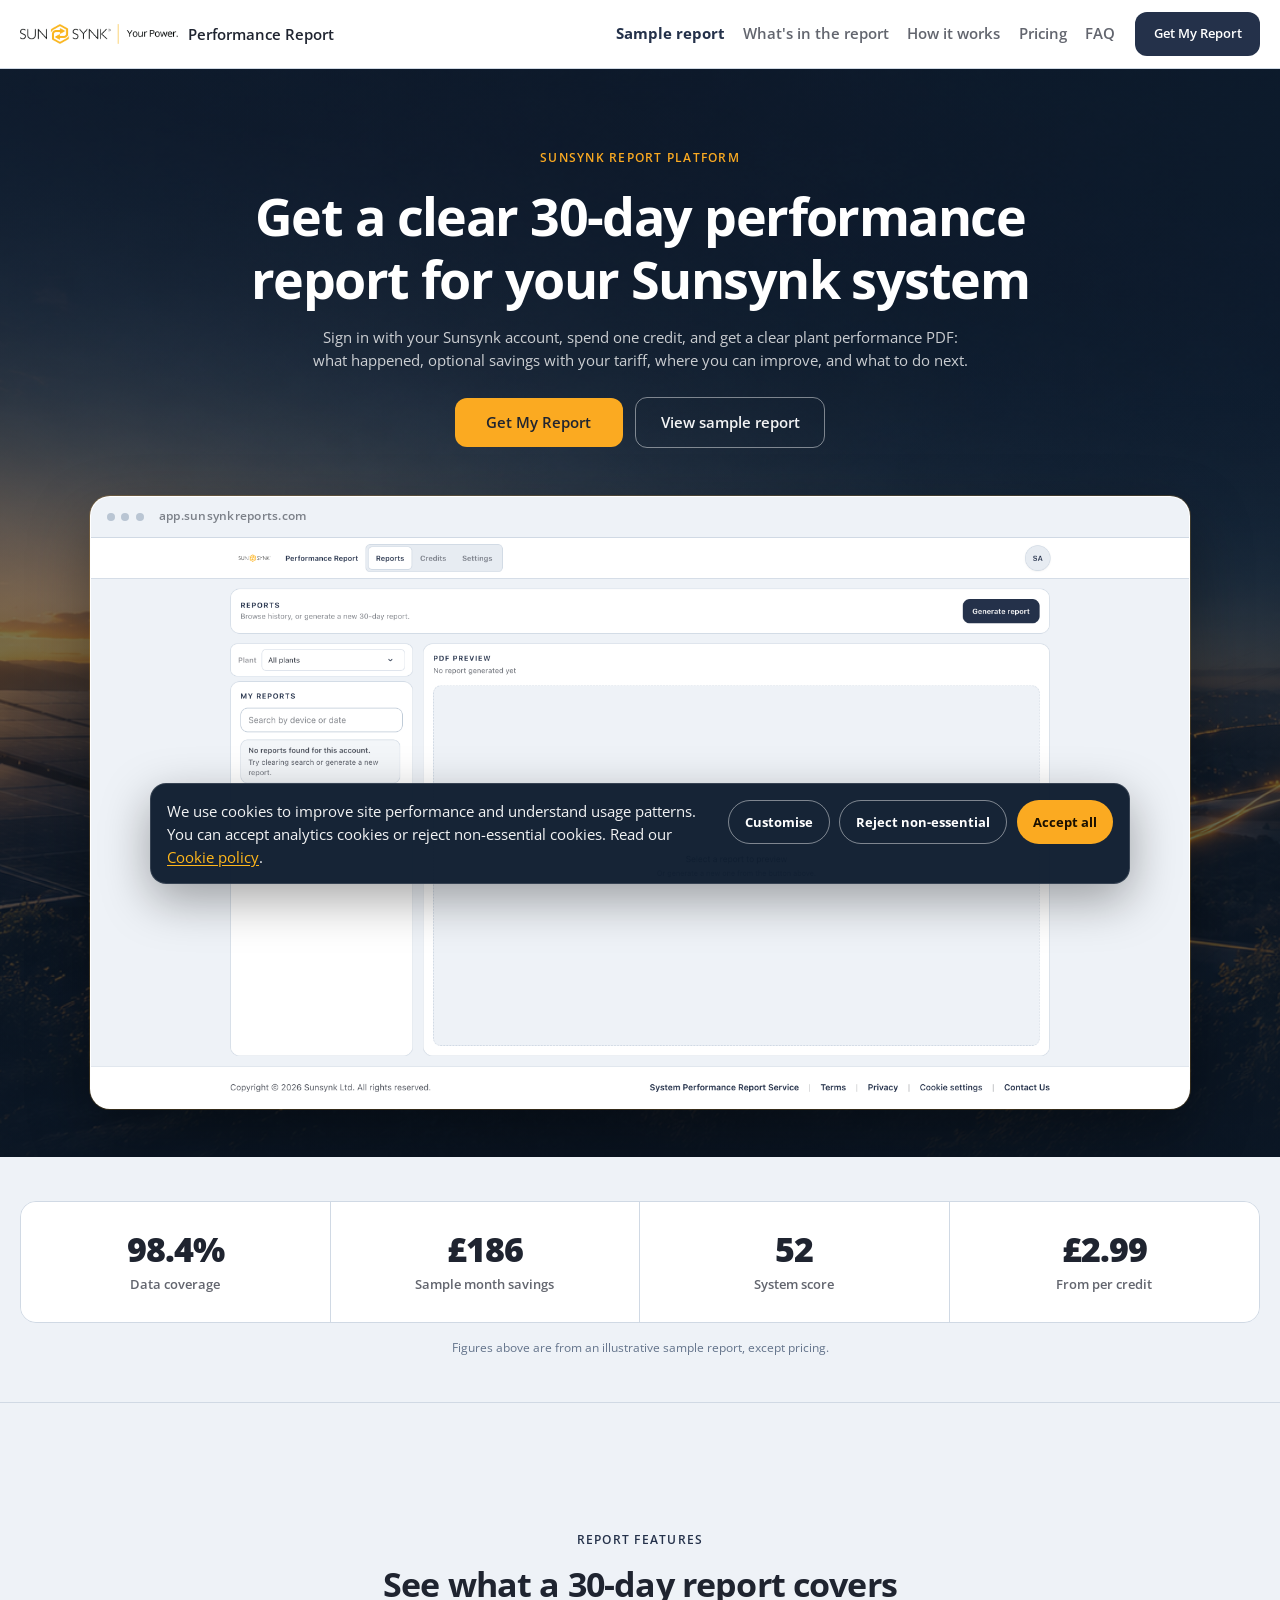
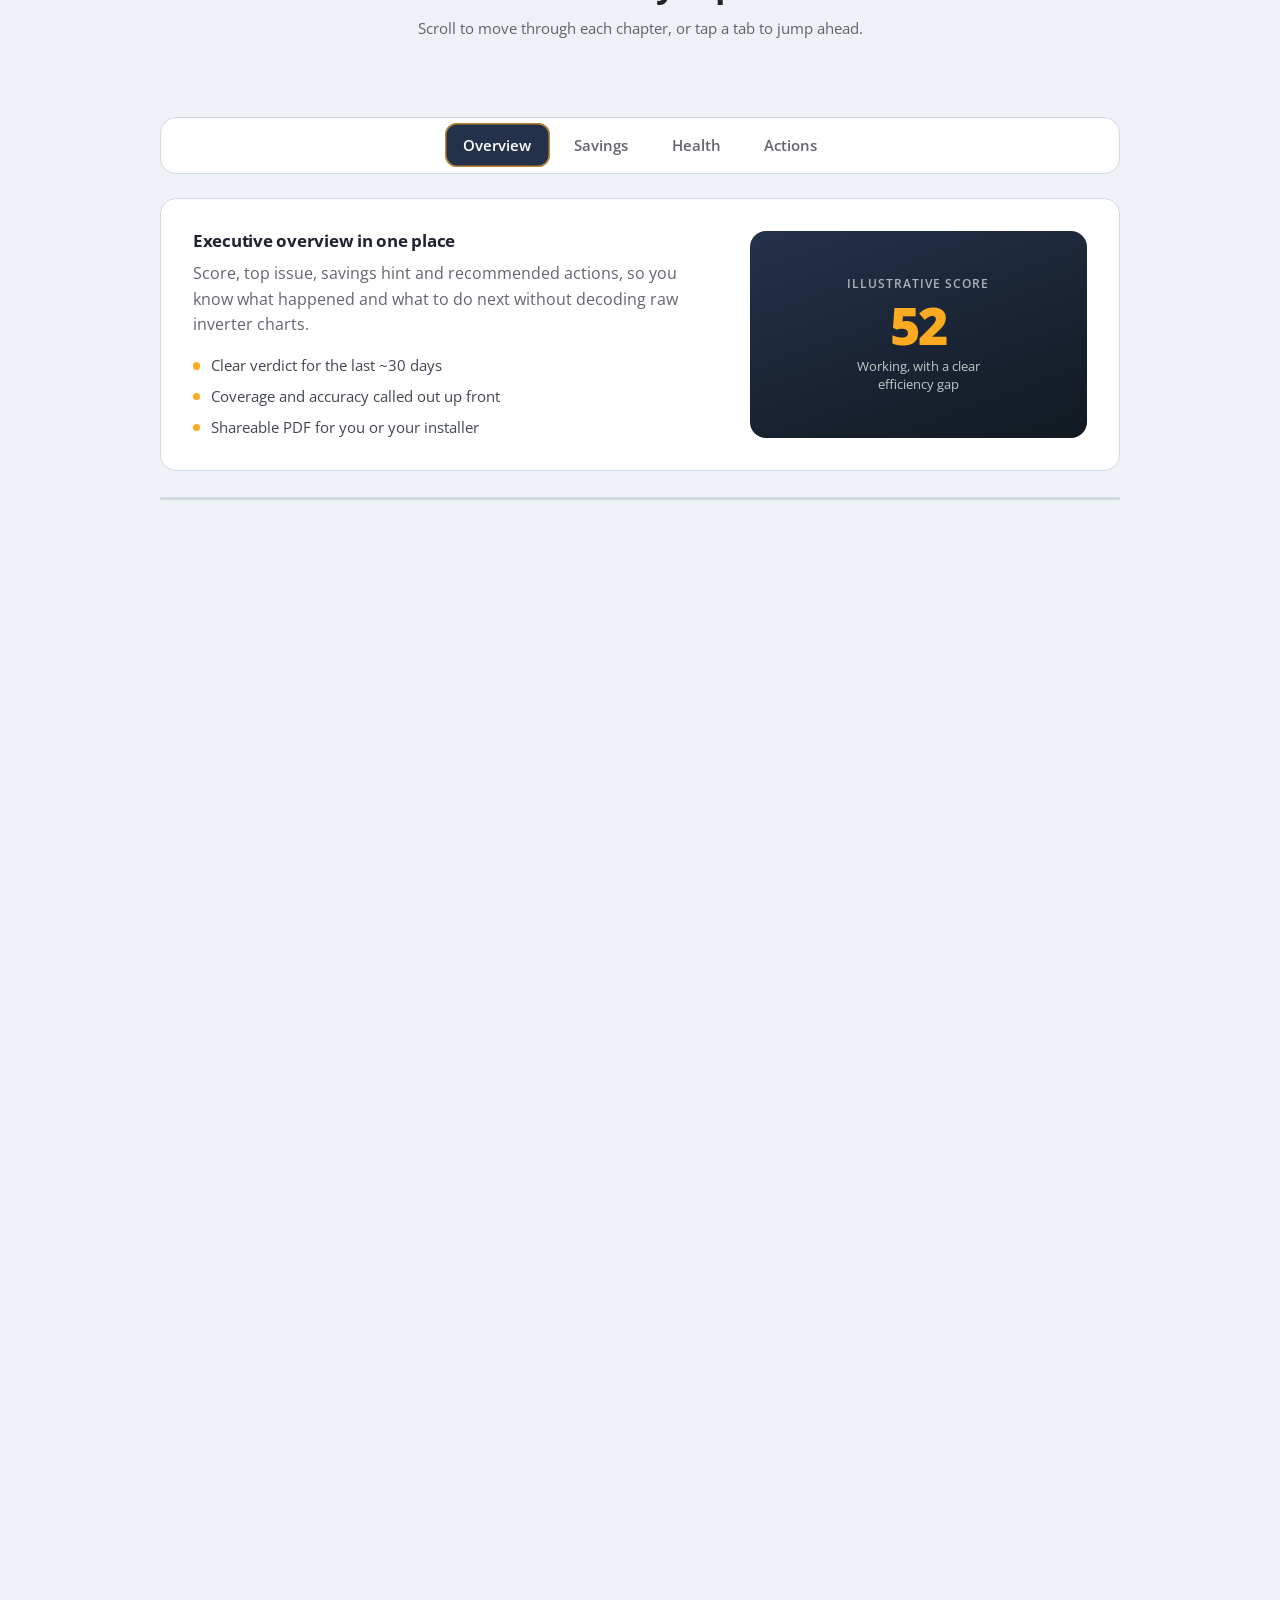
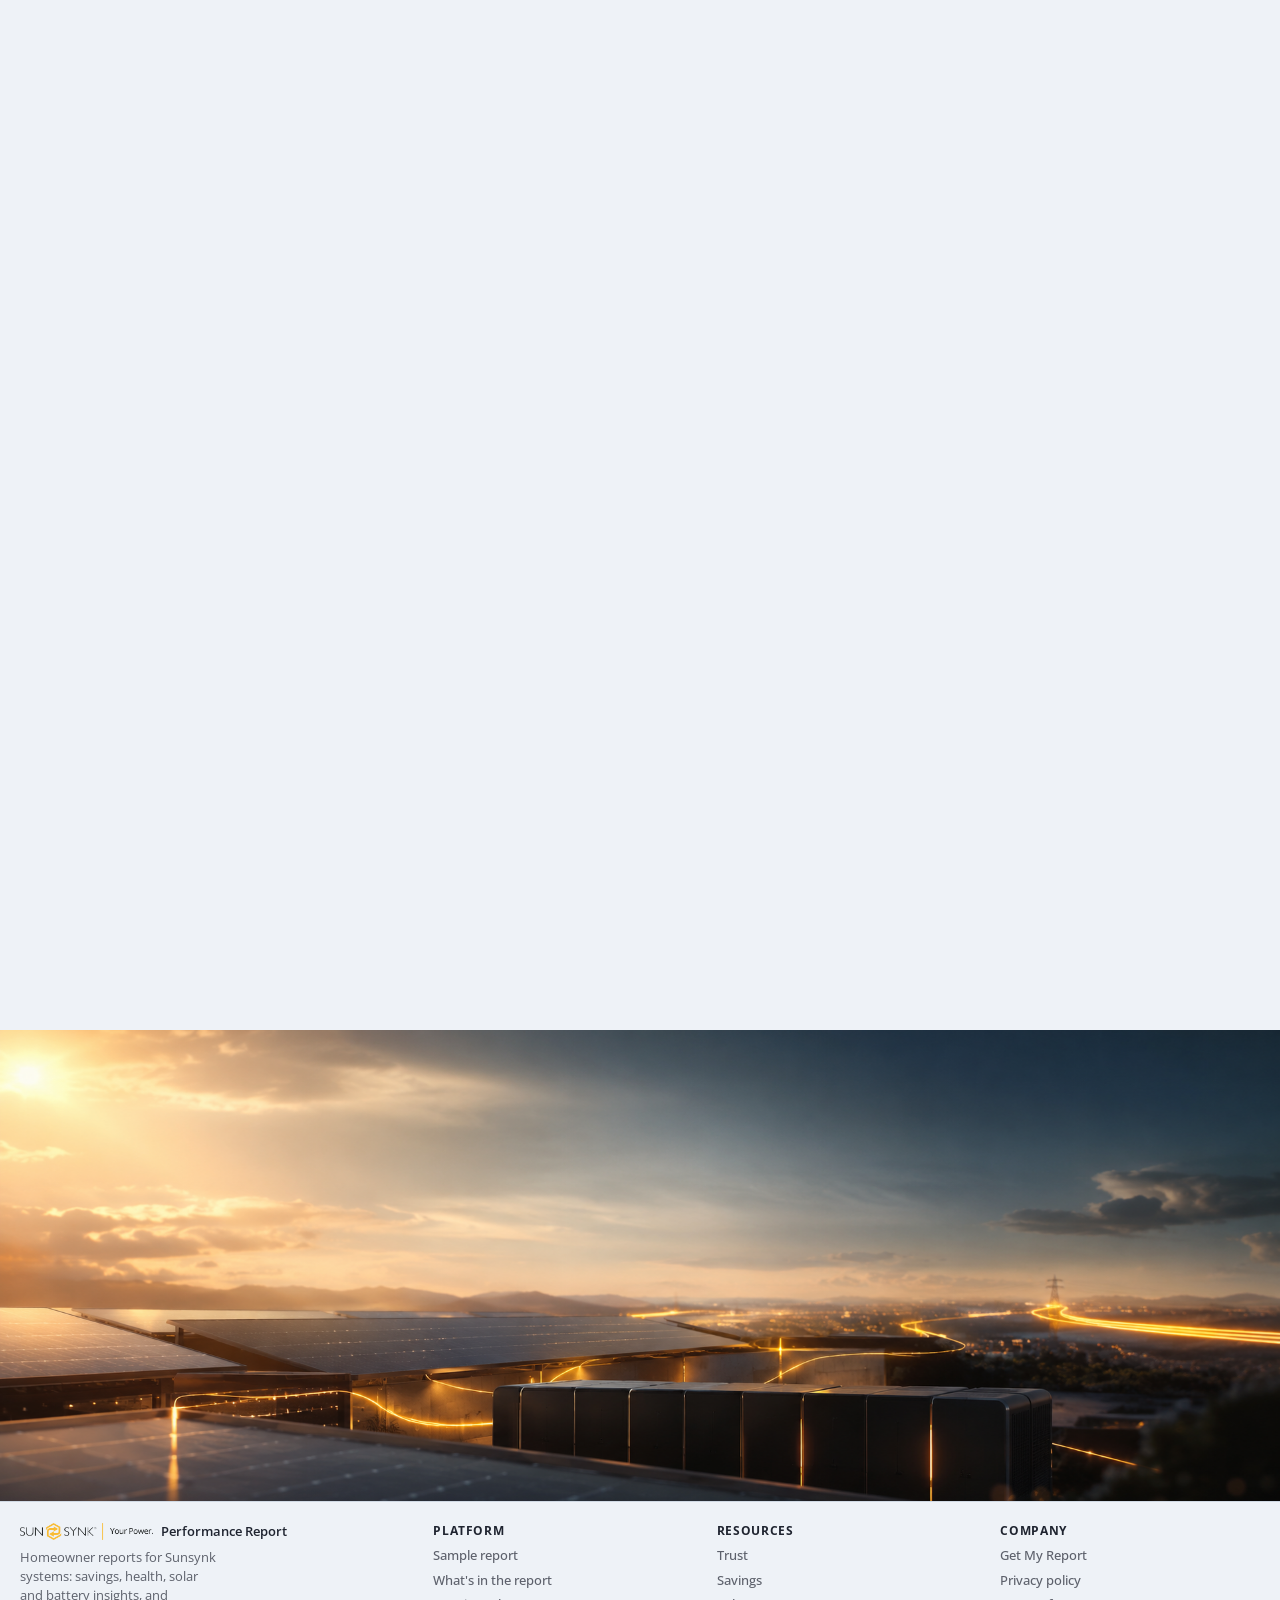
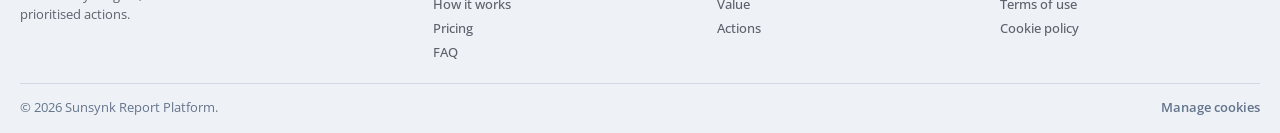
==== commit 18435b05: "Refactor hero and section styles for improved visual consistency and performance - Removed unnecessa" ====
--- a/index.html
+++ b/index.html
@@ -365,9 +365,6 @@
     <!-- HERO -->
     <section class="hero" id="hero">
       <div class="hero-atmosphere" aria-hidden="true"></div>
-      <div class="hero-particles" aria-hidden="true">
-        <span></span><span></span><span></span><span></span><span></span><span></span>
-      </div>
       <div class="container hero-layout hero-centered">
         <div class="hero-text fade-in">
           <p class="hero-brand">Sunsynk Report Platform</p>
@@ -402,7 +399,7 @@
     <!-- METRICS -->
     <section class="metrics-strip" id="metrics" aria-label="Illustrative report highlights">
       <div class="container">
-        <div class="metrics-grid reveal ix-stagger">
+        <div class="metrics-grid">
           <div class="metrics-item ix-interactive">
             <p class="metrics-value"><span class="countup" data-target="98.4" data-decimals="1" data-suffix="%">98.4%</span></p>
             <p class="metrics-label">Data coverage</p>
@@ -420,7 +417,7 @@
             <p class="metrics-label">From per credit</p>
           </div>
         </div>
-        <p class="metrics-note reveal">Figures above are from an illustrative sample report, except pricing.</p>
+        <p class="metrics-note">Figures above are from an illustrative sample report, except pricing.</p>
       </div>
     </section>
 
@@ -428,7 +425,7 @@
     <section class="section section-features section-features-scroll" id="features">
       <div class="feature-scroll-track" data-feature-scroll>
         <div class="container feature-sticky">
-          <div class="section-header reveal center">
+          <div class="section-header center">
             <p class="eyebrow">Report features</p>
             <h2>See what a 30-day report covers</h2>
             <p class="section-sub">
@@ -436,7 +433,7 @@
               <span class="feature-hint-static">Tap a tab to explore each chapter.</span>
             </p>
           </div>
-          <div class="feature-tabs reveal" data-feature-tabs>
+          <div class="feature-tabs" data-feature-tabs>
             <div class="feature-tablist" role="tablist" aria-label="Report feature areas">
               <button type="button" class="feature-tab" role="tab" id="tab-overview" aria-controls="panel-overview" aria-selected="true" tabindex="0">Overview</button>
               <button type="button" class="feature-tab" role="tab" id="tab-savings" aria-controls="panel-savings" aria-selected="false" tabindex="-1">Savings</button>
@@ -520,12 +517,12 @@
     <!-- TRUST -->
     <section class="section">
       <div class="container">
-        <div class="section-header reveal" id="trust">
+        <div class="section-header" id="trust">
           <p class="eyebrow">Trust</p>
           <h2>Coverage, plant details and accuracy</h2>
           <p class="section-sub">Every report shows how complete the telemetry was, what is installed, and whether energy flows balance. Figures below are from an illustrative sample report.</p>
         </div>
-        <div class="trust-panel reveal ix-stagger">
+        <div class="trust-panel">
           <div class="trust-item">
             <p class="trust-label">Data coverage</p>
             <p class="trust-value"><span class="countup" data-target="98.4" data-decimals="1" data-suffix="%">98.4%</span></p>
@@ -548,18 +545,18 @@
     <!-- SAVINGS -->
     <section class="section section-slate">
       <div class="container">
-        <div class="section-header reveal" id="savings">
+        <div class="section-header" id="savings">
           <p class="eyebrow">Savings</p>
           <h2>Estimated savings versus the grid</h2>
           <p class="section-sub">See the financial benefit delivered by solar and battery, broken into grid costs avoided and self-supplied energy. Optional when you save a tariff in the app.</p>
         </div>
-        <div class="savings-panel reveal ix-stagger">
+        <div class="savings-panel">
           <div class="savings-hero-stat">
             <p class="savings-eyebrow">Illustrative sample month</p>
             <p class="savings-amount"><span class="countup" data-target="186" data-prefix="£">£186</span></p>
             <p class="savings-caption">Estimated savings versus all-grid electricity</p>
           </div>
-          <ul class="savings-breakdown ix-cascade">
+          <ul class="savings-breakdown">
             <li><span>Self-supplied energy</span><strong>612 kWh</strong></li>
             <li><span>Grid cost avoided</span><strong>£168</strong></li>
             <li><span>Solar contribution</span><strong>68%</strong></li>
@@ -572,12 +569,12 @@
     <!-- HEALTH -->
     <section class="section">
       <div class="container">
-        <div class="section-header reveal" id="health">
+        <div class="section-header" id="health">
           <p class="eyebrow">Health</p>
           <h2>One clear system performance score</h2>
           <p class="section-sub">See which categories lift or drag the overall score, with the strongest and weakest areas called out. Scores below are from an illustrative sample report.</p>
         </div>
-        <div class="health-panel reveal">
+        <div class="health-panel">
           <div class="health-score">
             <p class="health-score-label">Illustrative overall score</p>
             <p class="health-score-num countup" data-target="52">52</p>
@@ -613,14 +610,14 @@
     <!-- SAMPLE -->
     <section class="section section-slate">
       <div class="container">
-        <div class="section-header reveal" id="sample">
+        <div class="section-header" id="sample">
           <p class="eyebrow">Sample report</p>
           <h2>With a report versus without</h2>
           <p class="section-sub">An executive verdict with savings and next steps, not raw inverter charts you have to decode yourself. Scores and kWh figures below are illustrative.</p>
         </div>
 
-        <div class="sample-panel reveal">
-          <div class="sample-panel-grid ix-stagger">
+        <div class="sample-panel">
+          <div class="sample-panel-grid">
             <div class="sample-col sample-col-yes">
               <div class="sample-col-head">
                 <h3>With a Sunsynk Report</h3>
@@ -633,7 +630,7 @@
                   <p class="sample-gap-sub">Closing the efficiency gap could avoid about <strong>439 kWh</strong> of grid import per month.</p>
                 </div>
               </div>
-              <ul class="sample-checks ix-cascade">
+              <ul class="sample-checks">
                 <li><span class="sample-check" aria-hidden="true">✓</span><div><strong>Executive overview</strong><p>Score, top issue, savings hint and recommended actions in one place.</p></div></li>
                 <li><span class="sample-check" aria-hidden="true">✓</span><div><strong>Trusted readings</strong><p>Coverage quality and accuracy checks called out clearly.</p></div></li>
                 <li><span class="sample-check" aria-hidden="true">✓</span><div><strong>Solar and battery depth</strong><p>Peers, timing, clipping and battery use explained in homeowner language.</p></div></li>
@@ -646,7 +643,7 @@
                 <h3>Without a report</h3>
                 <p>Raw inverter dashboards, no verdict.</p>
               </div>
-              <ul class="sample-crosses ix-cascade">
+              <ul class="sample-crosses">
                 <li><span class="sample-cross" aria-hidden="true">×</span><div><strong>No executive verdict</strong><p>Hard to tell if the system is truly doing its job.</p></div></li>
                 <li><span class="sample-cross" aria-hidden="true">×</span><div><strong>Unclear data quality</strong><p>Gaps and inconsistencies stay buried in charts.</p></div></li>
                 <li><span class="sample-cross" aria-hidden="true">×</span><div><strong>No savings picture</strong><p>No estimate versus all-grid electricity.</p></div></li>
@@ -657,7 +654,7 @@
           </div>
         </div>
 
-        <div class="sample-actions reveal">
+        <div class="sample-actions">
           <a class="btn btn-primary" href="https://app.sunsynkreports.com" target="_blank" rel="noopener noreferrer">Get My Report</a>
           <a class="sample-link" href="#insights">See what's in the report</a>
         </div>
@@ -667,12 +664,12 @@
     <!-- INSIGHTS -->
     <section class="section">
       <div class="container">
-        <div class="section-header reveal" id="insights">
+        <div class="section-header" id="insights">
           <p class="eyebrow">What's in the report</p>
           <h2>Solar, battery and evening analysis</h2>
           <p class="section-sub">The report groups technical chapters so you can see what is holding performance back without reading sixteen separate titles first.</p>
         </div>
-        <div class="inside-grid reveal ix-stagger">
+        <div class="inside-grid">
           <article class="inside-col">
             <h3>Solar</h3>
             <p class="inside-lead">Production benchmarking, use timing, weather-expected performance and inverter clipping.</p>
@@ -707,12 +704,12 @@
     <!-- ACTIONS -->
     <section class="section section-slate">
       <div class="container">
-        <div class="section-header reveal" id="actions">
+        <div class="section-header" id="actions">
           <p class="eyebrow">Actions</p>
           <h2>Prioritised next steps</h2>
           <p class="section-sub">Findings consolidate into a ranked plan: behavioural changes, configuration improvements and hardware upgrades.</p>
         </div>
-        <div class="actions-board reveal ix-stagger">
+        <div class="actions-board">
           <div class="actions-group">
             <p class="actions-tag">Behaviour</p>
             <ul>
@@ -735,14 +732,14 @@
             </ul>
           </div>
         </div>
-        <p class="assumptions-note reveal">Assumptions, measured versus estimated values, analysis scope and disclaimers appear in Important Information at the end of every report.</p>
+        <p class="assumptions-note">Assumptions, measured versus estimated values, analysis scope and disclaimers appear in Important Information at the end of every report.</p>
       </div>
     </section>
 
     <!-- HOW IT WORKS -->
     <section class="section">
       <div class="container">
-        <div class="section-header reveal" id="how-it-works">
+        <div class="section-header" id="how-it-works">
           <p class="eyebrow">How it works</p>
           <h2>From sign-in to your PDF</h2>
           <p class="section-sub">No subscription. One credit equals one 30-day report. Credits never expire.</p>
@@ -750,10 +747,10 @@
         <div class="steps-wrap">
           <div class="steps-line-track" aria-hidden="true"><div class="steps-line-fill"></div></div>
           <div class="steps-grid">
-            <div class="step reveal"><div class="step-n">01</div><h3>Sign in</h3><p>Use your Sunsynk email and password. Accept Terms and Privacy once.</p></div>
-            <div class="step reveal" data-delay="80"><div class="step-n">02</div><h3>Buy credits</h3><p>Choose Starter, Classic, or Pro. Checkout with Stripe when you need a report.</p></div>
-            <div class="step reveal" data-delay="160"><div class="step-n">03</div><h3>Generate a report</h3><p>Pick a plant. Optionally include estimated savings with a tariff saved in Settings.</p></div>
-            <div class="step reveal" data-delay="240"><div class="step-n">04</div><h3>Preview and download</h3><p>Open the PDF when it is ready. Download it, or leave feedback from your report history.</p></div>
+            <div class="step"><div class="step-n">01</div><h3>Sign in</h3><p>Use your Sunsynk email and password. Accept Terms and Privacy once.</p></div>
+            <div class="step"><div class="step-n">02</div><h3>Buy credits</h3><p>Choose Starter, Classic, or Pro. Checkout with Stripe when you need a report.</p></div>
+            <div class="step"><div class="step-n">03</div><h3>Generate a report</h3><p>Pick a plant. Optionally include estimated savings with a tariff saved in Settings.</p></div>
+            <div class="step"><div class="step-n">04</div><h3>Preview and download</h3><p>Open the PDF when it is ready. Download it, or leave feedback from your report history.</p></div>
           </div>
         </div>
       </div>
@@ -762,12 +759,12 @@
     <!-- VALUE -->
     <section class="section section-slate">
       <div class="container">
-        <div class="section-header reveal center" id="value">
+        <div class="section-header center" id="value">
           <p class="eyebrow">Value</p>
           <h2>Professional insight at a fraction of the cost</h2>
           <p class="section-sub">Compare a typical remote professional solar health check with a data-led performance report from your Sunsynk system.</p>
         </div>
-        <div class="value-panel reveal">
+        <div class="value-panel">
           <div class="value-compare" aria-label="Typical remote check versus Sunsynk report cost" data-value-compare>
             <div class="value-compare-col">
               <p class="value-compare-label">Typical remote professional check</p>
@@ -789,7 +786,7 @@
     <!-- PRICING -->
     <section class="section section-slate">
       <div class="container">
-        <div class="pricing-header reveal">
+        <div class="pricing-header">
           <div class="section-header" id="pricing">
             <p class="eyebrow">Pricing</p>
             <h2>Credit packs for every report</h2>
@@ -804,7 +801,7 @@
             </select>
           </div>
         </div>
-        <div class="pricing-grid ix-stagger reveal" id="pricingGrid">
+        <div class="pricing-grid" id="pricingGrid">
           <article class="price-card" data-plan="starter">
             <div class="pci">
               <h3>Starter</h3>
@@ -850,7 +847,7 @@
             </div>
           </article>
         </div>
-        <p class="pricing-note reveal">
+        <p class="pricing-note">
           <svg width="14" height="14" viewBox="0 0 24 24" fill="none" stroke="currentColor" stroke-width="2" aria-hidden="true"><rect x="3" y="11" width="18" height="11" rx="2"/><path d="M7 11V7a5 5 0 0110 0v4"/></svg>
           <span class="pricing-note-text">Prices shown in <span data-price-currency-label>British pounds</span>. Secured by Stripe. Credits never expire. Unused credits refundable within 14 days of purchase.</span>
         </p>
@@ -860,12 +857,12 @@
     <!-- FAQ -->
     <section class="section" aria-labelledby="faq-heading">
       <div class="container">
-        <div class="section-header reveal" id="faq">
+        <div class="section-header" id="faq">
           <p class="eyebrow">FAQ</p>
           <h2 id="faq-heading">Answers about reports and credits</h2>
           <p class="section-sub">Sign-in, credits, tariffs, and what a report covers.</p>
         </div>
-        <div class="faq-list ix-cascade-root reveal">
+        <div class="faq-list">
           <details class="faq-item">
             <summary>What is inside a Sunsynk Performance Report?</summary>
             <div class="faq-answer">
@@ -901,8 +898,8 @@
     </section>
 
     <!-- FINAL CTA -->
-    <section class="section section-cta section-cta-dark">
-      <div class="container cta-body reveal ix-cascade" id="get-started">
+    <section class="section section-cta section-cta-dark" aria-label="Get started">
+      <div class="container cta-body" id="get-started">
         <p class="eyebrow-light">Get started</p>
         <h2 class="h-light">Get a clear view of your system&rsquo;s last 30 days.</h2>
         <p class="section-sub s-muted cta-sub">From £2.99 · R69.99 · $4.29. Credits never expire. Secure Stripe checkout.</p>
--- a/assets/css/styles.css
+++ b/assets/css/styles.css
@@ -149,11 +149,30 @@
 .section-dark{background:var(--brand-slate-100)}
 .section-cta{background:var(--brand-slate-50);position:relative;overflow:hidden}
 .section-cta::before{content:none}
-.section-cta-dark{background:var(--brand-blue-300);background-image:var(--surface-grid);background-size:56px 56px}
+.section-cta-dark{
+  position:relative;
+  isolation:isolate;
+  background-color:var(--brand-blue-300);
+  background-image:url("/assets/images/solarpanel-grid.png");
+  background-size:cover;
+  background-position:center 42%;
+  background-repeat:no-repeat;
+}
+.section-cta-dark::before{
+  content:'';
+  position:absolute;
+  inset:0;
+  z-index:0;
+  pointer-events:none;
+  background:
+    linear-gradient(180deg, rgba(13,28,46,.72) 0%, rgba(13,28,46,.55) 45%, rgba(13,28,46,.78) 100%),
+    linear-gradient(90deg, rgba(13,28,46,.35) 0%, transparent 40%, rgba(13,28,46,.45) 100%);
+}
+.section-cta-dark .cta-body{position:relative;z-index:1}
 .section-cta-dark .eyebrow-light{color:var(--brand-yellow-200)}
 .section-cta-dark .eyebrow-light::after{background:rgba(255,255,255,.25)}
 .section-cta-dark .h-light,.section-cta-dark .cta-body h2{color:var(--white)}
-.section-cta-dark .cta-sub,.section-cta-dark .s-muted{color:rgba(255,255,255,.72)}
+.section-cta-dark .cta-sub,.section-cta-dark .s-muted{color:rgba(255,255,255,.82)}
 .section-header[id],.cta-body[id],#hero,#metrics,#features{scroll-margin-top:var(--anchor-offset)}
 .section-header{max-width:680px;margin-bottom:var(--section-header-mb);transform:none;will-change:auto}
 .section-header.center{margin-inline:auto;text-align:center}
@@ -245,7 +264,29 @@
 
 /* HERO */
 .hero{min-height:auto;background:var(--brand-blue-300);position:relative;overflow:hidden;display:flex;align-items:flex-start;padding:clamp(3.5rem,7vw,5rem) 0 clamp(2rem,4vw,3rem)}
-.hero-atmosphere{position:absolute;inset:0;pointer-events:none;z-index:0;background-image:var(--surface-grid);background-size:56px 56px;background-position:center top;transform:translate3d(calc((var(--hero-spot-x,50) - 50) * .06px), calc((var(--hero-spot-y,40) - 40) * .04px), 0);transition:transform .85s var(--ease-out);contain:paint;box-shadow:inset 0 -80px 100px -60px rgba(0,0,0,.35)}
+.hero-atmosphere{
+  position:absolute;
+  inset:0;
+  pointer-events:none;
+  z-index:0;
+  background-color:var(--brand-blue-300);
+  background-image:url("/assets/images/hero-image-dark.png");
+  background-size:cover;
+  background-position:center 35%;
+  background-repeat:no-repeat;
+  transform:translate3d(calc((var(--hero-spot-x,50) - 50) * .06px), calc((var(--hero-spot-y,40) - 40) * .04px), 0);
+  transition:transform .85s var(--ease-out);
+  contain:paint;
+}
+.hero-atmosphere::before{
+  content:'';
+  position:absolute;
+  inset:0;
+  pointer-events:none;
+  background:
+    linear-gradient(180deg, rgba(13,28,46,.55) 0%, rgba(13,28,46,.35) 38%, rgba(13,28,46,.62) 100%),
+    linear-gradient(90deg, rgba(13,28,46,.25) 0%, transparent 45%, rgba(13,28,46,.28) 100%);
+}
 .hero-atmosphere::after{content:'';position:absolute;inset:0;background:radial-gradient(circle 20rem at calc(var(--hero-spot-x,50) * 1%) calc(var(--hero-spot-y,40) * 1%), color-mix(in srgb, var(--brand-yellow-200) 12%, transparent), transparent 62%);opacity:0;transition:opacity .55s var(--ease);pointer-events:none}
 body.is-pointing .hero-atmosphere::after{opacity:1}
 .hero-particles{position:absolute;inset:0;z-index:0;pointer-events:none;overflow:hidden;contain:paint}
@@ -319,8 +360,8 @@
 
 /* METRICS STRIP */
 .metrics-strip{background:var(--brand-slate-50);border-bottom:1px solid var(--brand-slate-200);padding:clamp(2rem,4vw,2.75rem) 0}
-.metrics-grid{display:grid;grid-template-columns:repeat(4,1fr);gap:0;border:1px solid var(--brand-slate-200);border-radius:var(--card-radius);overflow:hidden;background:var(--white)}
-.metrics-item{padding:clamp(1.25rem,3vw,1.75rem) 1.25rem;text-align:center;border-right:1px solid var(--brand-slate-200);position:relative;transition:background var(--t2) var(--ease),transform var(--t2) var(--ease-out);-webkit-tap-highlight-color:transparent}
+.metrics-grid{display:grid;grid-template-columns:repeat(4,1fr);gap:0;border:1px solid var(--brand-slate-200);border-radius:var(--card-radius);overflow:hidden;background:var(--brand-slate-50)}
+.metrics-item{padding:clamp(1.25rem,3vw,1.75rem) 1.25rem;text-align:center;border-right:1px solid var(--brand-slate-200);position:relative;background:var(--white);transition:background var(--t2) var(--ease);-webkit-tap-highlight-color:transparent}
 .metrics-item:last-child{border-right:none}
 .metrics-item::before{content:'';position:absolute;inset:0;opacity:0;pointer-events:none;background:radial-gradient(circle at var(--spot-x,50%) var(--spot-y,50%), color-mix(in srgb, var(--brand-yellow-200) 16%, transparent), transparent 60%);transition:opacity .4s var(--ease)}
 .metrics-item.is-lit::before{opacity:1}
@@ -354,6 +395,49 @@
 .feature-hint-static{display:none}
 .feature-scroll-track.is-static .feature-hint-scrub{display:none}
 .feature-scroll-track.is-static .feature-hint-static{display:inline}
+
+/* Cursor “Scroll” cue while locked in feature scrub */
+.feature-scroll-cue{
+  position:fixed;
+  left:0;
+  top:0;
+  z-index:60;
+  pointer-events:none;
+  opacity:0;
+  width:5.5rem;
+  height:5.5rem;
+  margin:0;
+  transform:translate3d(-40px,-40px,0) translate(-50%,-50%);
+  transition:opacity .35s var(--ease);
+  contain:layout style;
+}
+.feature-scroll-cue.is-visible{opacity:1}
+.feature-scroll-cue__spin{
+  position:absolute;
+  inset:0;
+  transform:translateZ(0);
+  backface-visibility:hidden;
+}
+.feature-scroll-cue__spin svg{
+  width:100%;
+  height:100%;
+  display:block;
+  overflow:visible;
+}
+.feature-scroll-cue__spin text{
+  fill:var(--brand-blue-300);
+  font-family:var(--font);
+  font-size:10.5px;
+  font-weight:700;
+  letter-spacing:.32em;
+  text-transform:uppercase;
+}
+@media(hover:none),(pointer:coarse){
+  .feature-scroll-cue{display:none!important}
+}
+@media(prefers-reduced-motion:reduce){
+  .feature-scroll-cue{display:none!important}
+}
 .feature-tabs{display:flex;flex-direction:column;gap:1.5rem;max-width:960px;margin-inline:auto;width:100%}
 .feature-tablist{display:flex;flex-wrap:wrap;justify-content:center;gap:.4rem;padding:.35rem;background:var(--white);border:1px solid var(--brand-slate-200);border-radius:var(--r-lg)}
 .feature-tab{appearance:none;border:none;background:transparent;color:var(--slate-600);font-family:var(--font);font-size:var(--fs-body);font-weight:600;padding:.7rem 1.15rem;border-radius:var(--r-md);cursor:pointer;min-height:44px;transition:background var(--t2) var(--ease),color var(--t2) var(--ease),transform var(--t2) var(--ease-out),box-shadow var(--t2) var(--ease);-webkit-tap-highlight-color:transparent}
@@ -1009,7 +1093,7 @@
   .section-header.reveal.visible .eyebrow{animation:softPulse 4.2s var(--ease) 1}
   .pricing-grid .price-card{transition:none}
   .pricing-grid .price-card:hover{transform:none}
-  .metrics-item.is-lit{transform:translate3d(0,-2px,0)}
+  .metrics-item.is-lit{transform:none}
   .feature-panel.is-lit{border-color:var(--brand-slate-300)}
 }
 
@@ -1317,7 +1401,7 @@
   .faq-item .faq-answer{grid-template-rows:1fr}
   .faq-item .faq-answer > *{opacity:1!important;transform:none!important}
   .btn:hover,.btn-gold:hover,.price-card:hover .pci,.step:hover,.hero-window:hover,.ix-tilt,.ix-interactive,.trust-item.is-tracking,.inside-col.is-tracking,.actions-group.is-tracking,.step.is-tracking,.metrics-item.is-lit{transform:none!important;box-shadow:none!important}
-  body.ix-pointer::before,.pointer-glow,.hero-atmosphere::after,.metrics-item::before,.feature-panel::before{display:none!important}
+  body.ix-pointer::before,.pointer-glow,.feature-scroll-cue,.hero-atmosphere::after,.metrics-item::before,.feature-panel::before{display:none!important}
   .ix-spot::before{display:none!important}
   .section-header,.cta-body,.assumptions-note{transform:none!important}
   .feature-panel.is-active{opacity:1!important;transform:none!important}
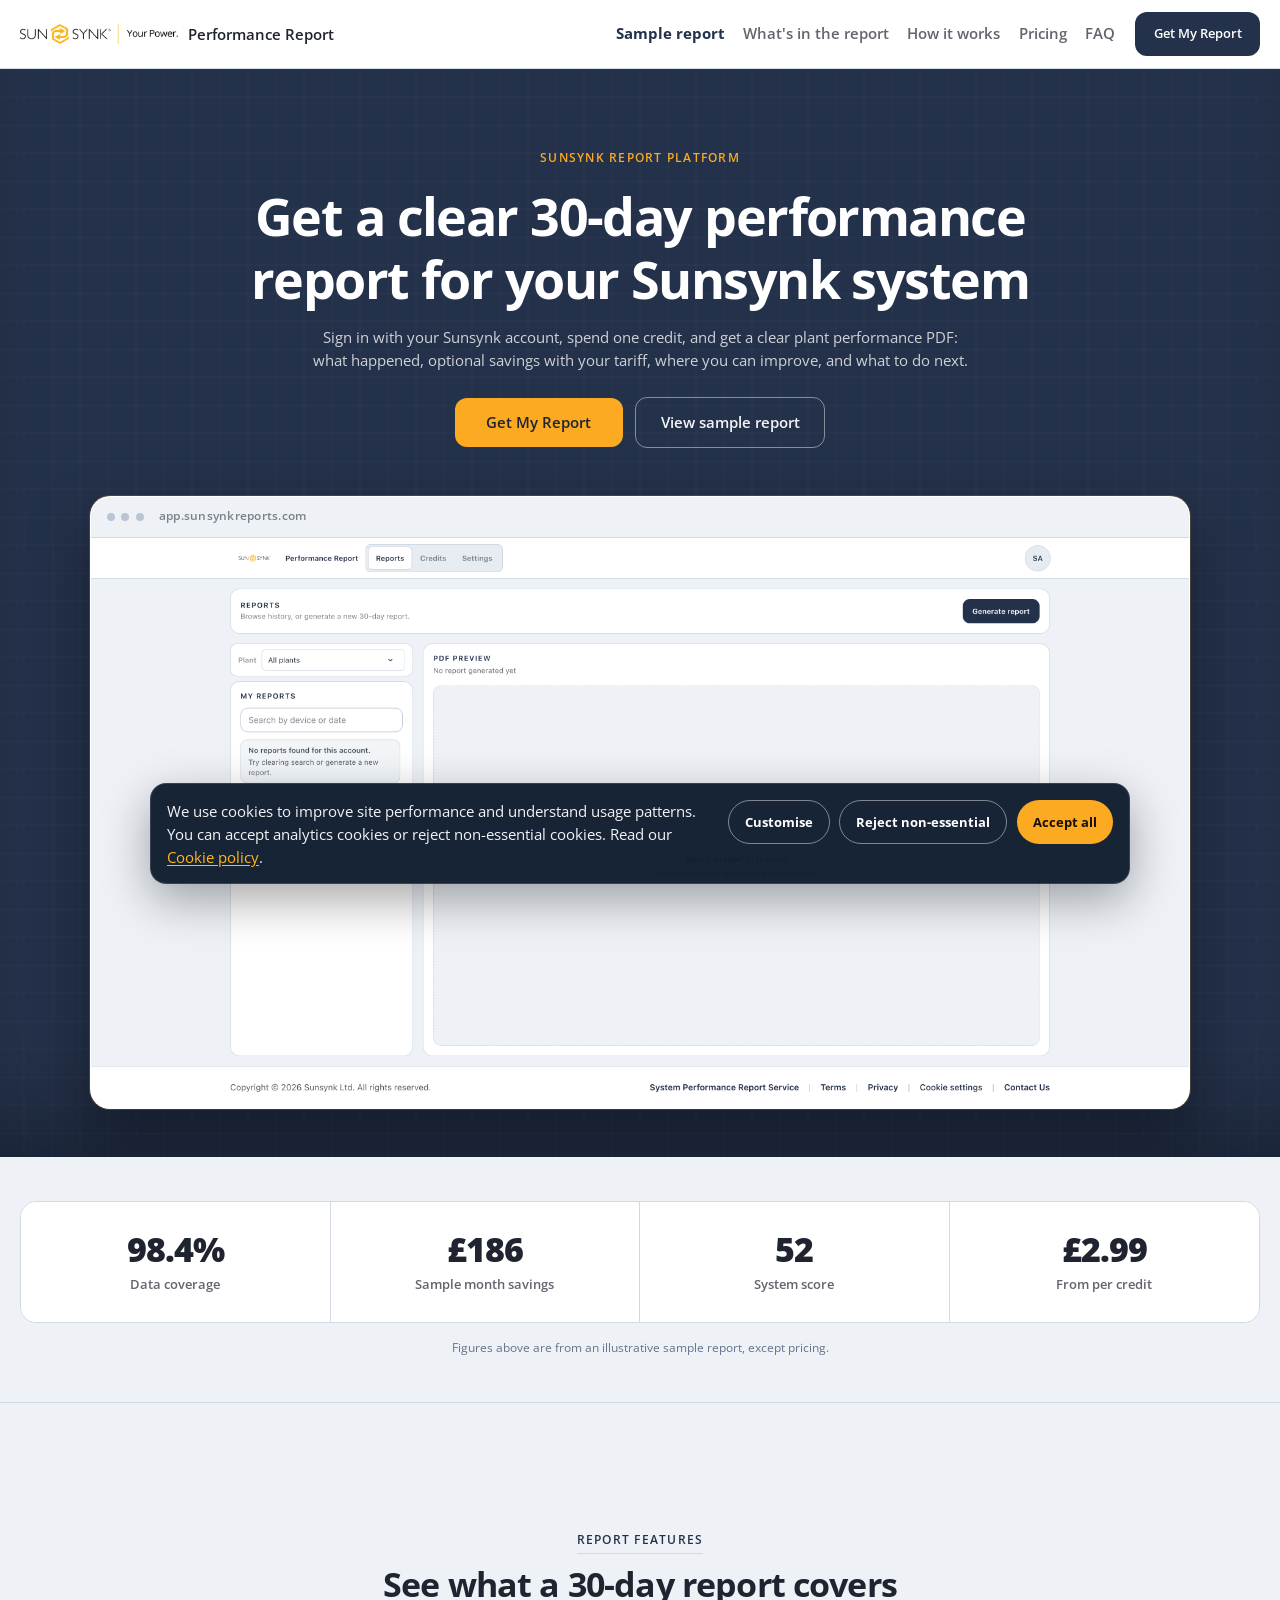
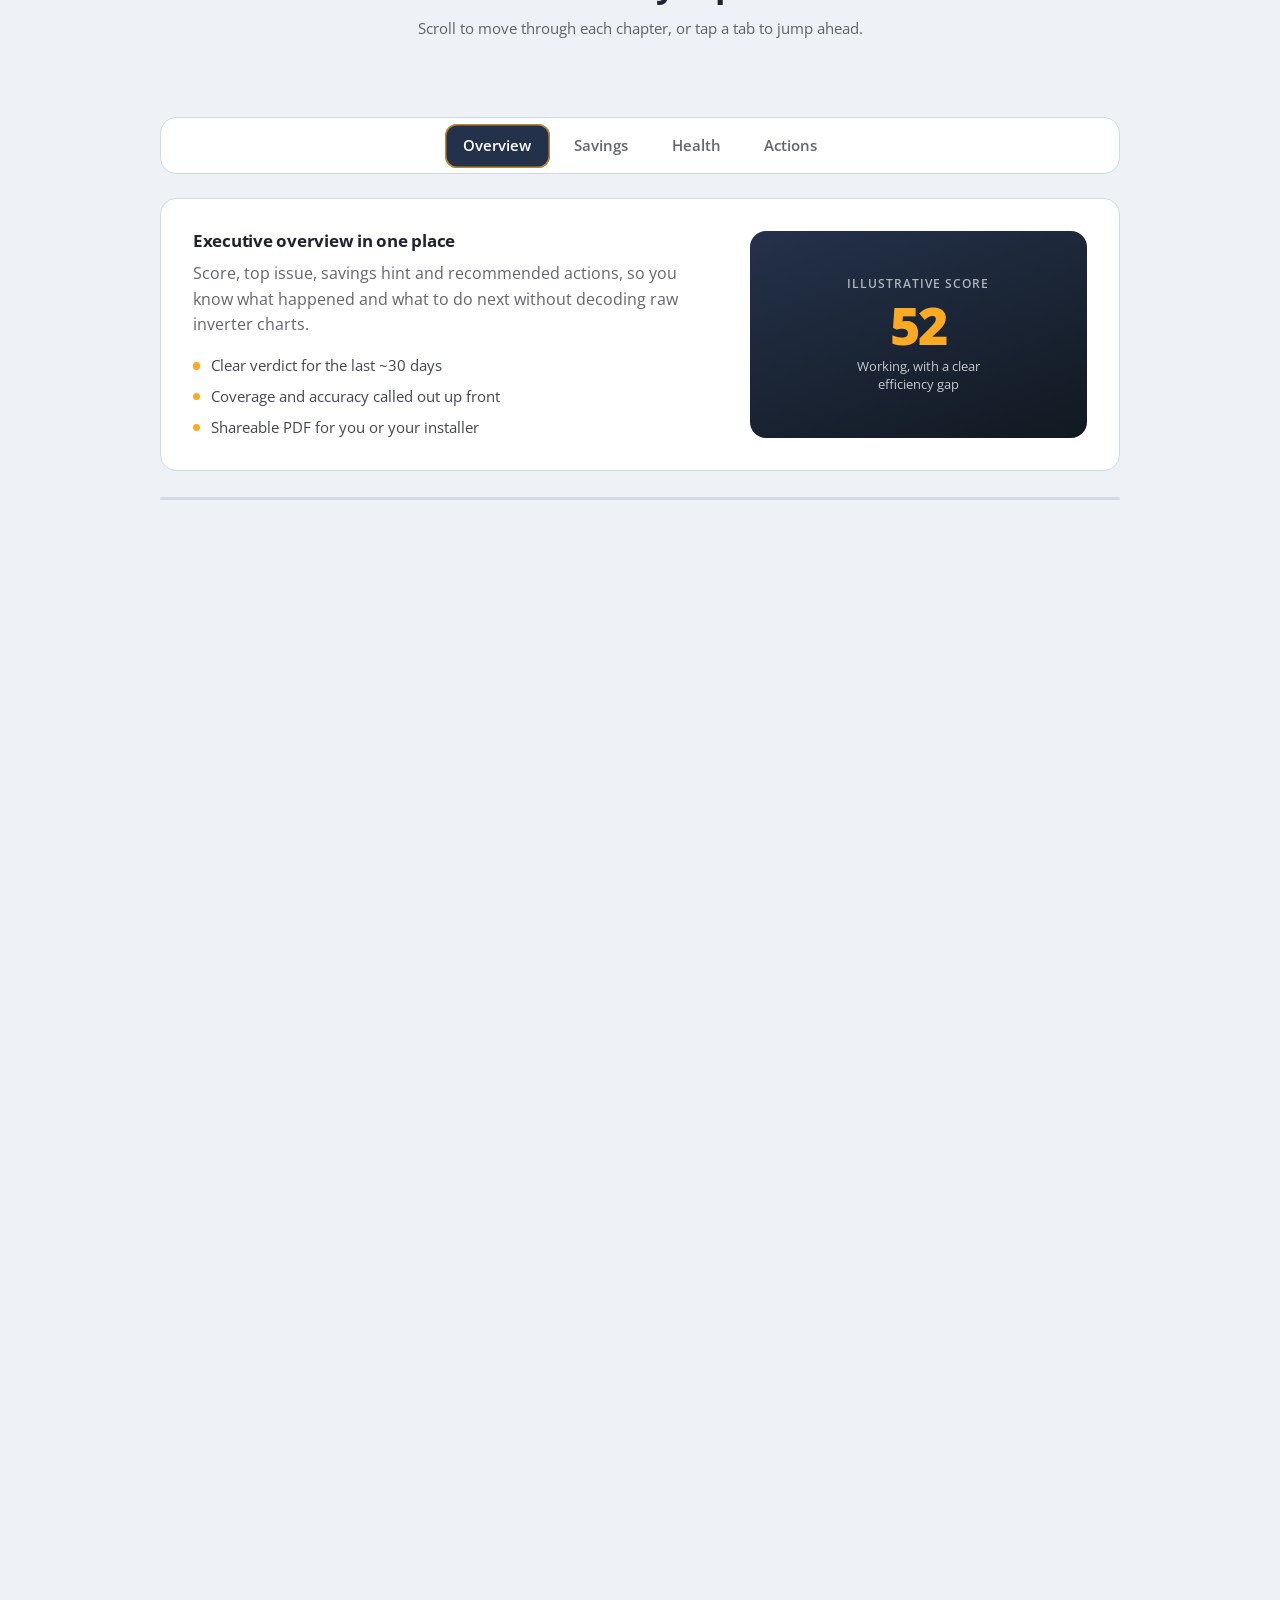
==== commit 1750e021: "Update meta tags and viewport settings across multiple HTML files for improved responsiveness and SE" ====
--- a/index.html
+++ b/index.html
@@ -2,7 +2,7 @@
 <html lang="en-GB">
 <head>
   <meta charset="UTF-8" />
-  <meta name="viewport" content="width=device-width, initial-scale=1.0" />
+  <meta name="viewport" content="width=device-width, initial-scale=1.0, viewport-fit=cover" />
   <script>
     if (window.location.pathname.endsWith('/index.html')) {
       const cleanPath = window.location.pathname.replace(/\/index\.html$/, '/') || '/';
@@ -12,7 +12,7 @@
 
   <!-- Primary Meta Tags -->
   <title>Sunsynk Report Platform | Clear 30-day performance reports for your Sunsynk system</title>
-  <meta name="description" content="Get a clear 30-day Sunsynk Performance Report PDF: executive overview, optional tariff savings, system health score, solar and battery insights, and prioritised actions. From £2.99. Credits never expire. No subscription." />
+  <meta name="description" content="30-day Sunsynk Performance Report PDF: executive overview, optional tariff savings, health score, solar and battery insights, and prioritised actions. From £2.99. No subscription." />
   <meta name="author" content="Sunsynk" />
   <meta name="robots" content="index, follow, max-image-preview:large, max-snippet:-1, max-video-preview:-1" />
   <meta name="googlebot" content="index, follow, max-image-preview:large, max-snippet:-1, max-video-preview:-1" />
@@ -21,13 +21,14 @@
   <meta name="format-detection" content="telephone=no" />
   <meta name="geo.region" content="GB" />
   <meta name="color-scheme" content="light" />
-  <meta name="keywords" content="Sunsynk, Sunsynk Report Platform, Sunsynk Performance Report, solar report, battery report, home energy insights, plant performance PDF, solar savings, system health score" />
+  <meta name="keywords" content="Sunsynk Performance Report, Sunsynk Report Platform, solar battery report, plant performance PDF, system health score, solar savings, prioritised actions" />
 
   <!-- Canonical and language -->
   <link rel="canonical" href="https://sunsynkreports.com/" />
   <link rel="alternate" hreflang="en-GB" href="https://sunsynkreports.com/" />
   <link rel="alternate" hreflang="x-default" href="https://sunsynkreports.com/" />
   <link rel="alternate" type="text/plain" title="LLMs.txt" href="https://sunsynkreports.com/llms.txt" />
+  <link rel="alternate" type="text/plain" title="LLMs full context" href="https://sunsynkreports.com/llms-full.txt" />
   <link rel="sitemap" type="application/xml" title="Sitemap" href="https://sunsynkreports.com/sitemap.xml" />
   <link rel="manifest" href="/site.webmanifest" />
 
@@ -37,8 +38,8 @@
   <meta property="og:url" content="https://sunsynkreports.com/" />
   <meta property="og:title" content="Sunsynk Report Platform | Clear 30-day performance reports for your Sunsynk system" />
   <meta property="og:description" content="Sign in with your Sunsynk account, buy credits, and generate a 30-day plant performance PDF. Optional savings with a saved tariff. From £2.99. No subscription." />
-  <meta property="og:image" content="https://sunsynkreports.com/assets/images/og-image.jpg?v=20260721" />
-  <meta property="og:image:secure_url" content="https://sunsynkreports.com/assets/images/og-image.jpg?v=20260721" />
+  <meta property="og:image" content="https://sunsynkreports.com/assets/images/og-image.jpg?v=20260723" />
+  <meta property="og:image:secure_url" content="https://sunsynkreports.com/assets/images/og-image.jpg?v=20260723" />
   <meta property="og:image:type" content="image/jpeg" />
   <meta property="og:image:width" content="1200" />
   <meta property="og:image:height" content="630" />
@@ -53,7 +54,7 @@
   <meta name="twitter:url" content="https://sunsynkreports.com/" />
   <meta name="twitter:title" content="Sunsynk Report Platform | Clear 30-day performance reports for your Sunsynk system" />
   <meta name="twitter:description" content="30-day Sunsynk Performance Reports: overview, optional savings, health score, and prioritised actions. Credits never expire. From £2.99. No subscription." />
-  <meta name="twitter:image" content="https://sunsynkreports.com/assets/images/og-image.jpg?v=20260721" />
+  <meta name="twitter:image" content="https://sunsynkreports.com/assets/images/og-image.jpg?v=20260723" />
   <meta name="twitter:image:alt" content="Sunsynk Report Platform: 30-day performance reports with executive summary and system score" />
 
   <!-- Favicon -->
@@ -78,9 +79,14 @@
     "@id": "https://sunsynkreports.com/#website",
     "url": "https://sunsynkreports.com/",
     "name": "Sunsynk Report Platform",
-    "description": "Homeowner reports for Sunsynk solar and battery systems covering performance, optional savings, health scoring, solar and battery analysis, and prioritised actions.",
+    "description": "Marketing site for Sunsynk Performance Reports: 30-day plant PDFs covering optional savings, health scoring, solar and battery analysis, and prioritised actions.",
     "inLanguage": "en-GB",
-    "publisher": { "@id": "https://sunsynkreports.com/#organization" }
+    "publisher": { "@id": "https://sunsynkreports.com/#organization" },
+    "potentialAction": {
+      "@type": "ViewAction",
+      "name": "Get My Report",
+      "target": "https://app.sunsynkreports.com/"
+    }
   }
   </script>
 
@@ -99,7 +105,7 @@
       "width": 910,
       "height": 120
     },
-    "image": "https://sunsynkreports.com/assets/images/og-image.jpg?v=20260721",
+    "image": "https://sunsynkreports.com/assets/images/og-image.jpg?v=20260723",
     "description": "Report platform for Sunsynk solar and battery system performance analysis.",
     "parentOrganization": {
       "@type": "Organization",
@@ -110,27 +116,41 @@
       "https://www.facebook.com/sunsynkza",
       "https://twitter.com/sunsynkza",
       "https://www.linkedin.com/company/sunsynk"
+    ],
+    "contactPoint": [
+      {
+        "@type": "ContactPoint",
+        "contactType": "customer support",
+        "email": "support@sunsynk.com",
+        "availableLanguage": ["en-GB", "en"]
+      },
+      {
+        "@type": "ContactPoint",
+        "contactType": "privacy",
+        "email": "privacy@sunsynk.com",
+        "availableLanguage": ["en-GB", "en"]
+      }
     ]
   }
   </script>
 
-  <!-- JSON-LD: SoftwareApplication + AggregateOffer -->
+  <!-- JSON-LD: SoftwareApplication + AggregateOffer (GBP list prices; ZAR/USD available in app) -->
   <script type="application/ld+json">
   {
     "@context": "https://schema.org",
     "@type": "SoftwareApplication",
     "@id": "https://sunsynkreports.com/#product",
     "name": "Sunsynk Report Platform",
-    "alternateName": "Sunsynk Home Energy Insights Report",
-    "description": "Turns about 30 days of Sunsynk plant readings into an executive overview, optional estimated savings, system health score, deeper solar and battery analysis, and prioritised actions in a PDF.",
+    "alternateName": ["Sunsynk Performance Report", "Sunsynk Reports"],
+    "description": "Turns about 30 days of Sunsynk plant readings into an executive overview, optional estimated savings, system health score, deeper solar and battery analysis, and prioritised actions in a PDF. Credits never expire. No subscription. Also sold in ZAR and USD at app.sunsynkreports.com.",
     "url": "https://sunsynkreports.com/",
     "applicationCategory": "BusinessApplication",
     "applicationSubCategory": "Energy monitoring and reporting",
     "operatingSystem": "Web",
     "inLanguage": "en-GB",
     "isAccessibleForFree": false,
-    "image": "https://sunsynkreports.com/assets/images/og-image.jpg?v=20260721",
-    "screenshot": "https://sunsynkreports.com/assets/images/og-image.jpg?v=20260721",
+    "image": "https://sunsynkreports.com/assets/images/og-image.jpg?v=20260723",
+    "screenshot": "https://sunsynkreports.com/assets/images/og-image.jpg?v=20260723",
     "publisher": { "@id": "https://sunsynkreports.com/#organization" },
     "creator": {
       "@type": "Organization",
@@ -143,8 +163,7 @@
       "Estimated savings versus grid electricity",
       "Overall system health scoring",
       "Solar, battery and evening grid analysis",
-      "Prioritised recommended actions PDF",
-      "Interactive report feature overview on the marketing site"
+      "Prioritised recommended actions PDF"
     ],
     "offers": {
       "@type": "AggregateOffer",
@@ -152,7 +171,7 @@
       "priceCurrency": "GBP",
       "lowPrice": "2.99",
       "highPrice": "11.49",
-      "offerCount": 9,
+      "offerCount": 3,
       "availability": "https://schema.org/InStock",
       "offers": [
         {
@@ -181,61 +200,13 @@
           "priceCurrency": "GBP",
           "url": "https://app.sunsynkreports.com/",
           "availability": "https://schema.org/InStock"
-        },
-        {
-          "@type": "Offer",
-          "name": "Starter (1 credit)",
-          "price": "69.99",
-          "priceCurrency": "ZAR",
-          "url": "https://app.sunsynkreports.com/",
-          "availability": "https://schema.org/InStock"
-        },
-        {
-          "@type": "Offer",
-          "name": "Classic (3 credits)",
-          "price": "169.99",
-          "priceCurrency": "ZAR",
-          "url": "https://app.sunsynkreports.com/",
-          "availability": "https://schema.org/InStock"
-        },
-        {
-          "@type": "Offer",
-          "name": "Pro (6 credits)",
-          "price": "249.99",
-          "priceCurrency": "ZAR",
-          "url": "https://app.sunsynkreports.com/",
-          "availability": "https://schema.org/InStock"
-        },
-        {
-          "@type": "Offer",
-          "name": "Starter (1 credit)",
-          "price": "4.29",
-          "priceCurrency": "USD",
-          "url": "https://app.sunsynkreports.com/",
-          "availability": "https://schema.org/InStock"
-        },
-        {
-          "@type": "Offer",
-          "name": "Classic (3 credits)",
-          "price": "10.99",
-          "priceCurrency": "USD",
-          "url": "https://app.sunsynkreports.com/",
-          "availability": "https://schema.org/InStock"
-        },
-        {
-          "@type": "Offer",
-          "name": "Pro (6 credits)",
-          "price": "15.99",
-          "priceCurrency": "USD",
-          "url": "https://app.sunsynkreports.com/",
-          "availability": "https://schema.org/InStock"
         }
       ]
     }
   }
   </script>
 
-  <!-- JSON-LD: FAQPage -->
+  <!-- JSON-LD: FAQPage (must match visible FAQ copy) -->
   <script type="application/ld+json">
   {
     "@context": "https://schema.org",
@@ -247,7 +218,7 @@
         "name": "What is inside a Sunsynk Performance Report?",
         "acceptedAnswer": {
           "@type": "Answer",
-          "text": "A Sunsynk Performance Report is a shareable PDF from about 30 days of plant readings. It moves from an executive overview into data coverage, optional estimated savings, system health, energy flows, solar and battery analysis, evening grid dependency, accuracy checks, and prioritised recommendations."
+          "text": "A shareable PDF from about 30 days of plant readings. It moves from an executive overview into data coverage, optional estimated savings, overall health, energy flows, solar and battery analysis, evening grid dependency, accuracy checks, and prioritised recommendations."
         }
       },
       {
@@ -255,7 +226,7 @@
         "name": "Is there a subscription?",
         "acceptedAnswer": {
           "@type": "Answer",
-          "text": "No. One credit equals one report. Buy Starter (1), Classic (3), or Pro (6) when you need them. Credits never expire. Unused credits from a purchase can be refunded within 14 days. Checkout is via Stripe at app.sunsynkreports.com."
+          "text": "No. One credit equals one report. Buy Starter (1), Classic (3), or Pro (6) when you need them. Credits never expire. Unused credits from a purchase can be refunded within 14 days via the Credits page."
         }
       },
       {
@@ -263,7 +234,7 @@
         "name": "Can I trust the data?",
         "acceptedAnswer": {
           "@type": "Answer",
-          "text": "Each report includes data coverage and plant details, plus a system accuracy check that verifies energy flows balance within tolerance. Thin or poor-quality telemetry is flagged before and inside the report so you know what may affect accuracy."
+          "text": "Before generation, the app checks about 30 days of telemetry coverage and asks you to confirm if coverage is thin. Each report also includes data coverage, plant details, and a system accuracy check. Assumptions and limitations sit in Important Information in the PDF."
         }
       },
       {
@@ -271,7 +242,7 @@
         "name": "Who is the report for?",
         "acceptedAnswer": {
           "@type": "Answer",
-          "text": "Sunsynk account holders who want a clear plant performance PDF. Sign in with your Sunsynk email and password. Installers may also use the PDF when supporting a homeowner."
+          "text": "Sunsynk account holders. Sign in with your Sunsynk email and password. Installers may also use the PDF when supporting a homeowner aftercare conversation."
         }
       },
       {
@@ -279,8 +250,60 @@
         "name": "How does report generation work?",
         "acceptedAnswer": {
           "@type": "Answer",
-          "text": "Sign in at app.sunsynkreports.com with your Sunsynk account, buy credits if needed, optionally save a tariff under Settings for estimated savings, then generate a 30-day report for a plant. Preview and download the PDF when it is ready. One credit is used per report."
+          "text": "Sign in at app.sunsynkreports.com, buy credits if your balance is zero, optionally save a tariff under Settings for estimated savings, then generate a report for a plant. You can leave the page while it prepares; when ready, preview and download the PDF. One credit is used per report."
         }
+      }
+    ]
+  }
+  </script>
+
+  <!-- JSON-LD: HowTo -->
+  <script type="application/ld+json">
+  {
+    "@context": "https://schema.org",
+    "@type": "HowTo",
+    "@id": "https://sunsynkreports.com/#how-it-works-howto",
+    "name": "How to get a Sunsynk Performance Report",
+    "description": "Sign in with your Sunsynk account, buy credits, generate a 30-day plant report, then preview and download the PDF. No subscription. One credit equals one report.",
+    "inLanguage": "en-GB",
+    "totalTime": "PT10M",
+    "estimatedCost": {
+      "@type": "MonetaryAmount",
+      "currency": "GBP",
+      "value": "2.99"
+    },
+    "tool": {
+      "@type": "HowToTool",
+      "name": "Sunsynk account (email and password)"
+    },
+    "step": [
+      {
+        "@type": "HowToStep",
+        "position": 1,
+        "name": "Sign in",
+        "text": "Use your Sunsynk email and password. Accept Terms and Privacy once.",
+        "url": "https://app.sunsynkreports.com/"
+      },
+      {
+        "@type": "HowToStep",
+        "position": 2,
+        "name": "Buy credits",
+        "text": "Choose Starter, Classic, or Pro. Checkout with Stripe when you need a report.",
+        "url": "https://sunsynkreports.com/#pricing"
+      },
+      {
+        "@type": "HowToStep",
+        "position": 3,
+        "name": "Generate a report",
+        "text": "Pick a plant. Optionally include estimated savings with a tariff saved in Settings.",
+        "url": "https://app.sunsynkreports.com/"
+      },
+      {
+        "@type": "HowToStep",
+        "position": 4,
+        "name": "Preview and download",
+        "text": "Open the PDF when it is ready. Download it, or leave feedback from your report history.",
+        "url": "https://app.sunsynkreports.com/"
       }
     ]
   }
@@ -293,23 +316,35 @@
     "@type": "WebPage",
     "@id": "https://sunsynkreports.com/#webpage",
     "url": "https://sunsynkreports.com/",
-    "name": "Sunsynk Report Platform | Solar and Battery Performance Reports",
-    "description": "Buy a Sunsynk homeowner report covering savings, health, solar and battery insights, and prioritised actions. Explore report features, sample figures, pricing and FAQ. No subscription.",
+    "name": "Sunsynk Report Platform | Clear 30-day performance reports for your Sunsynk system",
+    "description": "30-day Sunsynk Performance Report PDF: executive overview, optional tariff savings, health score, solar and battery insights, and prioritised actions. From £2.99. No subscription.",
     "inLanguage": "en-GB",
     "isPartOf": { "@id": "https://sunsynkreports.com/#website" },
     "about": { "@id": "https://sunsynkreports.com/#product" },
     "primaryImageOfPage": {
       "@type": "ImageObject",
-      "url": "https://sunsynkreports.com/assets/images/og-image.jpg?v=20260721",
+      "url": "https://sunsynkreports.com/assets/images/og-image.jpg?v=20260723",
       "width": 1200,
       "height": 630
+    },
+    "speakable": {
+      "@type": "SpeakableSpecification",
+      "cssSelector": [".hero-text h1", ".hero-sub", "#faq-heading", ".faq-list"]
     },
     "significantLink": [
       "https://sunsynkreports.com/#features",
       "https://sunsynkreports.com/#sample",
+      "https://sunsynkreports.com/#how-it-works",
       "https://sunsynkreports.com/#pricing",
       "https://sunsynkreports.com/#faq",
-      "https://app.sunsynkreports.com/"
+      "https://app.sunsynkreports.com/",
+      "https://sunsynkreports.com/llms.txt"
+    ],
+    "relatedLink": [
+      "https://sunsynkreports.com/llms-full.txt",
+      "https://sunsynkreports.com/privacy-policy/",
+      "https://sunsynkreports.com/terms-of-use/",
+      "https://sunsynkreports.com/cookie-policy/"
     ],
     "breadcrumb": {
       "@type": "BreadcrumbList",
@@ -365,6 +400,9 @@
     <!-- HERO -->
     <section class="hero" id="hero">
       <div class="hero-atmosphere" aria-hidden="true"></div>
+      <div class="hero-particles" aria-hidden="true">
+        <span></span><span></span><span></span><span></span><span></span><span></span>
+      </div>
       <div class="container hero-layout hero-centered">
         <div class="hero-text fade-in">
           <p class="hero-brand">Sunsynk Report Platform</p>
@@ -399,7 +437,7 @@
     <!-- METRICS -->
     <section class="metrics-strip" id="metrics" aria-label="Illustrative report highlights">
       <div class="container">
-        <div class="metrics-grid">
+        <div class="metrics-grid reveal ix-stagger">
           <div class="metrics-item ix-interactive">
             <p class="metrics-value"><span class="countup" data-target="98.4" data-decimals="1" data-suffix="%">98.4%</span></p>
             <p class="metrics-label">Data coverage</p>
@@ -417,7 +455,7 @@
             <p class="metrics-label">From per credit</p>
           </div>
         </div>
-        <p class="metrics-note">Figures above are from an illustrative sample report, except pricing.</p>
+        <p class="metrics-note reveal">Figures above are from an illustrative sample report, except pricing.</p>
       </div>
     </section>
 
@@ -425,7 +463,7 @@
     <section class="section section-features section-features-scroll" id="features">
       <div class="feature-scroll-track" data-feature-scroll>
         <div class="container feature-sticky">
-          <div class="section-header center">
+          <div class="section-header reveal center">
             <p class="eyebrow">Report features</p>
             <h2>See what a 30-day report covers</h2>
             <p class="section-sub">
@@ -433,7 +471,7 @@
               <span class="feature-hint-static">Tap a tab to explore each chapter.</span>
             </p>
           </div>
-          <div class="feature-tabs" data-feature-tabs>
+          <div class="feature-tabs reveal" data-feature-tabs>
             <div class="feature-tablist" role="tablist" aria-label="Report feature areas">
               <button type="button" class="feature-tab" role="tab" id="tab-overview" aria-controls="panel-overview" aria-selected="true" tabindex="0">Overview</button>
               <button type="button" class="feature-tab" role="tab" id="tab-savings" aria-controls="panel-savings" aria-selected="false" tabindex="-1">Savings</button>
@@ -517,26 +555,26 @@
     <!-- TRUST -->
     <section class="section">
       <div class="container">
-        <div class="section-header" id="trust">
+        <div class="section-header reveal" id="trust">
           <p class="eyebrow">Trust</p>
           <h2>Coverage, plant details and accuracy</h2>
-          <p class="section-sub">Every report shows how complete the telemetry was, what is installed, and whether energy flows balance. Figures below are from an illustrative sample report.</p>
-        </div>
-        <div class="trust-panel">
+          <p class="section-sub">Every report shows telemetry coverage, what is installed, and whether energy flows balance. Figures below are illustrative.</p>
+        </div>
+        <div class="trust-panel reveal ix-stagger">
           <div class="trust-item">
             <p class="trust-label">Data coverage</p>
             <p class="trust-value"><span class="countup" data-target="98.4" data-decimals="1" data-suffix="%">98.4%</span></p>
-            <p class="trust-note">Missing or low-quality periods are flagged so you know what may affect accuracy.</p>
+            <p class="trust-note">Missing or low-quality periods are flagged so accuracy risks are clear.</p>
           </div>
           <div class="trust-item">
             <p class="trust-label">Plant details</p>
-            <p class="trust-value trust-value-sm">5.2 kWp · 5 kW inverter</p>
+            <p class="trust-value">5.2 kWp · 5 kW inverter</p>
             <p class="trust-note">Location, inverter, PV capacity and installed equipment are listed up front.</p>
           </div>
           <div class="trust-item">
             <p class="trust-label">System accuracy</p>
             <p class="trust-value">Within tolerance</p>
-            <p class="trust-note">Inverter measurements are checked so energy flows reconcile within acceptable limits.</p>
+            <p class="trust-note">Inverter readings are checked so energy flows reconcile within limits.</p>
           </div>
         </div>
       </div>
@@ -545,18 +583,18 @@
     <!-- SAVINGS -->
     <section class="section section-slate">
       <div class="container">
-        <div class="section-header" id="savings">
+        <div class="section-header reveal" id="savings">
           <p class="eyebrow">Savings</p>
           <h2>Estimated savings versus the grid</h2>
-          <p class="section-sub">See the financial benefit delivered by solar and battery, broken into grid costs avoided and self-supplied energy. Optional when you save a tariff in the app.</p>
-        </div>
-        <div class="savings-panel">
+          <p class="section-sub">See the financial benefit of solar and battery: grid costs avoided and self-supplied energy. Optional when you save a tariff.</p>
+        </div>
+        <div class="savings-panel reveal ix-stagger">
           <div class="savings-hero-stat">
             <p class="savings-eyebrow">Illustrative sample month</p>
             <p class="savings-amount"><span class="countup" data-target="186" data-prefix="£">£186</span></p>
             <p class="savings-caption">Estimated savings versus all-grid electricity</p>
           </div>
-          <ul class="savings-breakdown">
+          <ul class="savings-breakdown ix-cascade">
             <li><span>Self-supplied energy</span><strong>612 kWh</strong></li>
             <li><span>Grid cost avoided</span><strong>£168</strong></li>
             <li><span>Solar contribution</span><strong>68%</strong></li>
@@ -569,12 +607,12 @@
     <!-- HEALTH -->
     <section class="section">
       <div class="container">
-        <div class="section-header" id="health">
+        <div class="section-header reveal" id="health">
           <p class="eyebrow">Health</p>
           <h2>One clear system performance score</h2>
-          <p class="section-sub">See which categories lift or drag the overall score, with the strongest and weakest areas called out. Scores below are from an illustrative sample report.</p>
-        </div>
-        <div class="health-panel">
+          <p class="section-sub">See which categories lift or drag the overall score, with strongest and weakest areas called out. Sample scores below.</p>
+        </div>
+        <div class="health-panel reveal">
           <div class="health-score">
             <p class="health-score-label">Illustrative overall score</p>
             <p class="health-score-num countup" data-target="52">52</p>
@@ -610,14 +648,14 @@
     <!-- SAMPLE -->
     <section class="section section-slate">
       <div class="container">
-        <div class="section-header" id="sample">
+        <div class="section-header reveal" id="sample">
           <p class="eyebrow">Sample report</p>
           <h2>With a report versus without</h2>
           <p class="section-sub">An executive verdict with savings and next steps, not raw inverter charts you have to decode yourself. Scores and kWh figures below are illustrative.</p>
         </div>
 
-        <div class="sample-panel">
-          <div class="sample-panel-grid">
+        <div class="sample-panel reveal">
+          <div class="sample-panel-grid ix-stagger">
             <div class="sample-col sample-col-yes">
               <div class="sample-col-head">
                 <h3>With a Sunsynk Report</h3>
@@ -630,7 +668,7 @@
                   <p class="sample-gap-sub">Closing the efficiency gap could avoid about <strong>439 kWh</strong> of grid import per month.</p>
                 </div>
               </div>
-              <ul class="sample-checks">
+              <ul class="sample-checks ix-cascade">
                 <li><span class="sample-check" aria-hidden="true">✓</span><div><strong>Executive overview</strong><p>Score, top issue, savings hint and recommended actions in one place.</p></div></li>
                 <li><span class="sample-check" aria-hidden="true">✓</span><div><strong>Trusted readings</strong><p>Coverage quality and accuracy checks called out clearly.</p></div></li>
                 <li><span class="sample-check" aria-hidden="true">✓</span><div><strong>Solar and battery depth</strong><p>Peers, timing, clipping and battery use explained in homeowner language.</p></div></li>
@@ -643,7 +681,7 @@
                 <h3>Without a report</h3>
                 <p>Raw inverter dashboards, no verdict.</p>
               </div>
-              <ul class="sample-crosses">
+              <ul class="sample-crosses ix-cascade">
                 <li><span class="sample-cross" aria-hidden="true">×</span><div><strong>No executive verdict</strong><p>Hard to tell if the system is truly doing its job.</p></div></li>
                 <li><span class="sample-cross" aria-hidden="true">×</span><div><strong>Unclear data quality</strong><p>Gaps and inconsistencies stay buried in charts.</p></div></li>
                 <li><span class="sample-cross" aria-hidden="true">×</span><div><strong>No savings picture</strong><p>No estimate versus all-grid electricity.</p></div></li>
@@ -654,7 +692,7 @@
           </div>
         </div>
 
-        <div class="sample-actions">
+        <div class="sample-actions reveal">
           <a class="btn btn-primary" href="https://app.sunsynkreports.com" target="_blank" rel="noopener noreferrer">Get My Report</a>
           <a class="sample-link" href="#insights">See what's in the report</a>
         </div>
@@ -664,12 +702,12 @@
     <!-- INSIGHTS -->
     <section class="section">
       <div class="container">
-        <div class="section-header" id="insights">
+        <div class="section-header reveal" id="insights">
           <p class="eyebrow">What's in the report</p>
           <h2>Solar, battery and evening analysis</h2>
-          <p class="section-sub">The report groups technical chapters so you can see what is holding performance back without reading sixteen separate titles first.</p>
-        </div>
-        <div class="inside-grid">
+          <p class="section-sub">Chapters are grouped so you see what holds performance back, without sixteen separate titles.</p>
+        </div>
+        <div class="inside-grid reveal ix-stagger">
           <article class="inside-col">
             <h3>Solar</h3>
             <p class="inside-lead">Production benchmarking, use timing, weather-expected performance and inverter clipping.</p>
@@ -704,16 +742,16 @@
     <!-- ACTIONS -->
     <section class="section section-slate">
       <div class="container">
-        <div class="section-header" id="actions">
+        <div class="section-header reveal" id="actions">
           <p class="eyebrow">Actions</p>
           <h2>Prioritised next steps</h2>
           <p class="section-sub">Findings consolidate into a ranked plan: behavioural changes, configuration improvements and hardware upgrades.</p>
         </div>
-        <div class="actions-board">
+        <div class="actions-board reveal ix-stagger">
           <div class="actions-group">
             <p class="actions-tag">Behaviour</p>
             <ul>
-              <li>Shift heavy evening loads earlier while solar or battery cover is available</li>
+              <li>Shift heavy evening loads earlier while solar or battery cover lasts</li>
               <li>Review habit patterns that drive peak grid import</li>
             </ul>
           </div>
@@ -727,19 +765,19 @@
           <div class="actions-group">
             <p class="actions-tag">Hardware</p>
             <ul>
-              <li>Consider storage or PV only after clipping and scheduling are reviewed</li>
+              <li>Review clipping and scheduling before considering storage or PV</li>
               <li>Share the PDF with your installer when an upgrade case is clear</li>
             </ul>
           </div>
         </div>
-        <p class="assumptions-note">Assumptions, measured versus estimated values, analysis scope and disclaimers appear in Important Information at the end of every report.</p>
+        <p class="assumptions-note reveal">Assumptions, estimates, scope and disclaimers appear in Important Information at each report’s end.</p>
       </div>
     </section>
 
     <!-- HOW IT WORKS -->
     <section class="section">
       <div class="container">
-        <div class="section-header" id="how-it-works">
+        <div class="section-header reveal" id="how-it-works">
           <p class="eyebrow">How it works</p>
           <h2>From sign-in to your PDF</h2>
           <p class="section-sub">No subscription. One credit equals one 30-day report. Credits never expire.</p>
@@ -747,10 +785,10 @@
         <div class="steps-wrap">
           <div class="steps-line-track" aria-hidden="true"><div class="steps-line-fill"></div></div>
           <div class="steps-grid">
-            <div class="step"><div class="step-n">01</div><h3>Sign in</h3><p>Use your Sunsynk email and password. Accept Terms and Privacy once.</p></div>
-            <div class="step"><div class="step-n">02</div><h3>Buy credits</h3><p>Choose Starter, Classic, or Pro. Checkout with Stripe when you need a report.</p></div>
-            <div class="step"><div class="step-n">03</div><h3>Generate a report</h3><p>Pick a plant. Optionally include estimated savings with a tariff saved in Settings.</p></div>
-            <div class="step"><div class="step-n">04</div><h3>Preview and download</h3><p>Open the PDF when it is ready. Download it, or leave feedback from your report history.</p></div>
+            <div class="step reveal"><div class="step-n">01</div><h3>Sign in</h3><p>Use your Sunsynk email and password. Accept Terms and Privacy once.</p></div>
+            <div class="step reveal" data-delay="80"><div class="step-n">02</div><h3>Buy credits</h3><p>Choose Starter, Classic, or Pro. Checkout with Stripe when you need a report.</p></div>
+            <div class="step reveal" data-delay="160"><div class="step-n">03</div><h3>Generate a report</h3><p>Pick a plant. Optionally include estimated savings with a tariff saved in Settings.</p></div>
+            <div class="step reveal" data-delay="240"><div class="step-n">04</div><h3>Preview and download</h3><p>Open the PDF when it is ready. Download it, or leave feedback from your report history.</p></div>
           </div>
         </div>
       </div>
@@ -759,12 +797,12 @@
     <!-- VALUE -->
     <section class="section section-slate">
       <div class="container">
-        <div class="section-header center" id="value">
+        <div class="section-header reveal center" id="value">
           <p class="eyebrow">Value</p>
           <h2>Professional insight at a fraction of the cost</h2>
-          <p class="section-sub">Compare a typical remote professional solar health check with a data-led performance report from your Sunsynk system.</p>
-        </div>
-        <div class="value-panel">
+          <p class="section-sub">Compare a typical remote solar health check with a data-led Sunsynk performance report.</p>
+        </div>
+        <div class="value-panel reveal">
           <div class="value-compare" aria-label="Typical remote check versus Sunsynk report cost" data-value-compare>
             <div class="value-compare-col">
               <p class="value-compare-label">Typical remote professional check</p>
@@ -777,7 +815,7 @@
               <p class="value-compare-note">per credit · from <span data-price-unit>£2.99</span></p>
             </div>
           </div>
-          <p class="value-body">This report gives performance insight from your system data from <span data-value-per-credit>£2.99</span> per credit, covering battery health, clipping, faults, and savings where available.</p>
+          <p class="value-body">Performance insight from your system data from <span data-value-per-credit>£2.99</span> per credit: battery health, clipping, faults, and savings where available.</p>
           <p class="value-disclaimer">It is not a substitute for an on-site inspection.</p>
         </div>
       </div>
@@ -786,7 +824,7 @@
     <!-- PRICING -->
     <section class="section section-slate">
       <div class="container">
-        <div class="pricing-header">
+        <div class="pricing-header reveal">
           <div class="section-header" id="pricing">
             <p class="eyebrow">Pricing</p>
             <h2>Credit packs for every report</h2>
@@ -801,7 +839,7 @@
             </select>
           </div>
         </div>
-        <div class="pricing-grid" id="pricingGrid">
+        <div class="pricing-grid ix-stagger reveal" id="pricingGrid">
           <article class="price-card" data-plan="starter">
             <div class="pci">
               <h3>Starter</h3>
@@ -847,7 +885,7 @@
             </div>
           </article>
         </div>
-        <p class="pricing-note">
+        <p class="pricing-note reveal">
           <svg width="14" height="14" viewBox="0 0 24 24" fill="none" stroke="currentColor" stroke-width="2" aria-hidden="true"><rect x="3" y="11" width="18" height="11" rx="2"/><path d="M7 11V7a5 5 0 0110 0v4"/></svg>
           <span class="pricing-note-text">Prices shown in <span data-price-currency-label>British pounds</span>. Secured by Stripe. Credits never expire. Unused credits refundable within 14 days of purchase.</span>
         </p>
@@ -857,12 +895,12 @@
     <!-- FAQ -->
     <section class="section" aria-labelledby="faq-heading">
       <div class="container">
-        <div class="section-header" id="faq">
+        <div class="section-header reveal" id="faq">
           <p class="eyebrow">FAQ</p>
           <h2 id="faq-heading">Answers about reports and credits</h2>
           <p class="section-sub">Sign-in, credits, tariffs, and what a report covers.</p>
         </div>
-        <div class="faq-list">
+        <div class="faq-list ix-cascade-root reveal">
           <details class="faq-item">
             <summary>What is inside a Sunsynk Performance Report?</summary>
             <div class="faq-answer">
@@ -898,8 +936,8 @@
     </section>
 
     <!-- FINAL CTA -->
-    <section class="section section-cta section-cta-dark" aria-label="Get started">
-      <div class="container cta-body" id="get-started">
+    <section class="section section-cta section-cta-dark">
+      <div class="container cta-body reveal ix-cascade" id="get-started">
         <p class="eyebrow-light">Get started</p>
         <h2 class="h-light">Get a clear view of your system&rsquo;s last 30 days.</h2>
         <p class="section-sub s-muted cta-sub">From £2.99 · R69.99 · $4.29. Credits never expire. Secure Stripe checkout.</p>
--- a/assets/css/styles.css
+++ b/assets/css/styles.css
@@ -56,13 +56,13 @@
   --card-radius:var(--r-lg);
   --nav-h:68px;
   --anchor-gap:12px;
-  --anchor-offset:calc(var(--nav-h) + var(--anchor-gap));
+  --anchor-offset:calc(var(--nav-h) + var(--anchor-gap) + env(safe-area-inset-top, 0px));
   /* Fine chart grid for dark surfaces (report / data feel) */
   --surface-grid:url("data:image/svg+xml,%3Csvg xmlns='http://www.w3.org/2000/svg' width='56' height='56' viewBox='0 0 56 56'%3E%3Cpath d='M56 0H0V56' fill='none' stroke='%23ffffff' stroke-opacity='.055' stroke-width='1'/%3E%3Cpath d='M0 28h56M28 0v56' fill='none' stroke='%23ffffff' stroke-opacity='.03' stroke-width='1'/%3E%3C/svg%3E");
 }
 *,*::before,*::after{box-sizing:border-box}
 html{scroll-behavior:smooth;font-size:16px;scroll-padding-top:var(--anchor-offset)}
-body{margin:0;font-family:var(--font);color:var(--brand-ink);background:var(--brand-slate-50);line-height:var(--line-height-relaxed);-webkit-font-smoothing:antialiased;overflow-x:hidden;touch-action:manipulation;-webkit-tap-highlight-color:transparent}
+body{margin:0;font-family:var(--font);color:var(--brand-ink);background:var(--brand-slate-50);line-height:var(--line-height-relaxed);-webkit-font-smoothing:antialiased;overflow-x:hidden;touch-action:manipulation;-webkit-tap-highlight-color:transparent;overflow-wrap:break-word;padding-left:env(safe-area-inset-left);padding-right:env(safe-area-inset-right)}
 h1,h2,h3,h4,h5{margin:0;line-height:var(--line-height-tight);color:var(--brand-ink);font-family:var(--font)}
 h1{font-weight:700;letter-spacing:-.03em}
 h2{font-size:var(--fs-h2);font-weight:700;letter-spacing:-.025em}
@@ -80,17 +80,19 @@
 .skip-link{position:absolute;left:-9999px;top:0;z-index:10000;background:var(--brand-blue-300);color:var(--white);padding:.7rem 1rem;border-radius:0 0 var(--r-sm) var(--r-sm);font-weight:700}
 .skip-link:focus{left:1rem;top:0.5rem}
 
-.cookie-banner{position:fixed;left:1rem;right:1rem;bottom:1rem;z-index:10001;background:rgba(13,28,46,.96);color:var(--white);border:1px solid rgba(255,255,255,.14);border-radius:var(--r-lg);box-shadow:0 16px 48px rgba(0,0,0,.35);padding:1rem 1rem .9rem;max-width:980px;margin:0 auto}
+.cookie-banner{position:fixed;left:max(1rem,env(safe-area-inset-left));right:max(1rem,env(safe-area-inset-right));bottom:max(1rem,env(safe-area-inset-bottom));z-index:10001;background:rgba(13,28,46,.96);color:var(--white);border:1px solid rgba(255,255,255,.14);border-radius:var(--r-lg);box-shadow:0 16px 48px rgba(0,0,0,.35);padding:1rem 1rem .9rem;max-width:980px;margin:0 auto}
 .cookie-banner[hidden]{display:none!important}
 .cookie-banner__inner{display:flex;align-items:flex-start;justify-content:space-between;gap:1rem;flex-wrap:wrap}
 .cookie-banner__text{flex:1 1 360px;font-size:var(--fs-body);line-height:1.5;color:rgba(255,255,255,.95)}
 .cookie-banner__text a{color:var(--gold-light);text-decoration:underline;text-underline-offset:2px}
 .cookie-banner__actions{display:flex;gap:.6rem;flex-wrap:wrap}
-.cookie-btn{border:1.5px solid rgba(255,255,255,.45);background:transparent;color:var(--white);font-weight:700;font-size:var(--fs-meta);border-radius:999px;padding:.55rem 1rem;cursor:pointer;min-height:44px;transition:background var(--t1) ease,transform var(--t1) var(--ease)}
-.cookie-btn:hover{background:rgba(255,255,255,.08)}
-.cookie-btn:active{transform:scale(.97);background:rgba(255,255,255,.12)}
+.cookie-btn{border:1.5px solid rgba(255,255,255,.45);background:transparent;color:var(--white);font-weight:700;font-size:var(--fs-meta);border-radius:999px;padding:.55rem 1rem;cursor:pointer;min-height:44px;transition:background var(--t2) var(--ease),transform var(--t2) var(--ease-out),filter var(--t2) var(--ease)}
+@media(hover:hover) and (pointer:fine){
+  .cookie-btn:hover{background:rgba(255,255,255,.08);transform:scale(1.035)}
+}
+.cookie-btn:active{transform:scale(.98);background:rgba(255,255,255,.12)}
 .cookie-btn.primary{background:var(--gold);color:#1a1000;border:none}
-.cookie-btn.primary:active{filter:brightness(.96)}
+.cookie-btn.primary:active{filter:brightness(.96);transform:scale(.98)}
 
 .cookie-modal-open{overflow:hidden}
 .cookie-modal{position:fixed;inset:0;z-index:10002;display:grid;place-items:center;padding:1rem}
@@ -133,7 +135,7 @@
 }
 
 @media(max-width:640px){
-  .cookie-banner{left:.75rem;right:.75rem;bottom:.75rem;padding:.9rem .9rem .85rem}
+  .cookie-banner{left:max(.75rem,env(safe-area-inset-left));right:max(.75rem,env(safe-area-inset-right));bottom:max(.75rem,env(safe-area-inset-bottom));padding:.9rem .9rem .85rem}
   .cookie-banner__actions{width:100%}
   .cookie-btn{flex:1 1 calc(50% - .3rem);text-align:center}
   .cookie-modal{padding:.75rem}
@@ -149,35 +151,16 @@
 .section-dark{background:var(--brand-slate-100)}
 .section-cta{background:var(--brand-slate-50);position:relative;overflow:hidden}
 .section-cta::before{content:none}
-.section-cta-dark{
-  position:relative;
-  isolation:isolate;
-  background-color:var(--brand-blue-300);
-  background-image:url("/assets/images/solarpanel-grid.png");
-  background-size:cover;
-  background-position:center 42%;
-  background-repeat:no-repeat;
-}
-.section-cta-dark::before{
-  content:'';
-  position:absolute;
-  inset:0;
-  z-index:0;
-  pointer-events:none;
-  background:
-    linear-gradient(180deg, rgba(13,28,46,.72) 0%, rgba(13,28,46,.55) 45%, rgba(13,28,46,.78) 100%),
-    linear-gradient(90deg, rgba(13,28,46,.35) 0%, transparent 40%, rgba(13,28,46,.45) 100%);
-}
-.section-cta-dark .cta-body{position:relative;z-index:1}
+.section-cta-dark{background:var(--brand-blue-300);background-image:var(--surface-grid);background-size:56px 56px}
 .section-cta-dark .eyebrow-light{color:var(--brand-yellow-200)}
 .section-cta-dark .eyebrow-light::after{background:rgba(255,255,255,.25)}
 .section-cta-dark .h-light,.section-cta-dark .cta-body h2{color:var(--white)}
-.section-cta-dark .cta-sub,.section-cta-dark .s-muted{color:rgba(255,255,255,.82)}
+.section-cta-dark .cta-sub,.section-cta-dark .s-muted{color:rgba(255,255,255,.72)}
 .section-header[id],.cta-body[id],#hero,#metrics,#features{scroll-margin-top:var(--anchor-offset)}
 .section-header{max-width:680px;margin-bottom:var(--section-header-mb);transform:none;will-change:auto}
 .section-header.center{margin-inline:auto;text-align:center}
 .section-slate{background:var(--brand-slate-50)}
-.section-sub{margin-top:var(--space-2);font-size:var(--fs-body);line-height:1.6}
+.section-sub{margin-top:var(--space-2);font-size:var(--fs-body);line-height:1.6;text-wrap:pretty}
 .s-muted{color:var(--slate-500)}
 
 /* PAGE LOADER */
@@ -196,36 +179,36 @@
 .h-light{color:var(--slate-900)}
 
 /* BUTTONS */
-.btn{display:inline-flex;align-items:center;justify-content:center;gap:.45rem;font-family:var(--font);font-weight:600;font-size:var(--fs-body);border-radius:var(--r-md);padding:.85rem 1.6rem;border:none;cursor:pointer;position:relative;overflow:hidden;isolation:isolate;transition:transform var(--t2) var(--ease-out),background var(--t2) var(--ease),border-color var(--t2) var(--ease),filter var(--t2) var(--ease);white-space:nowrap;text-decoration:none;-webkit-tap-highlight-color:transparent;touch-action:manipulation}
-.btn:active,.btn.is-pressed{transform:translateY(1px);filter:brightness(.98)}
+.btn{display:inline-flex;align-items:center;justify-content:center;gap:.45rem;font-family:var(--font);font-weight:600;font-size:var(--fs-body);border-radius:var(--r-md);padding:.85rem 1.6rem;min-height:44px;border:none;cursor:pointer;position:relative;overflow:hidden;isolation:isolate;transition:transform var(--t2) var(--ease-out),background var(--t2) var(--ease),border-color var(--t2) var(--ease),filter var(--t2) var(--ease),box-shadow var(--t2) var(--ease);white-space:nowrap;text-decoration:none;-webkit-tap-highlight-color:transparent;touch-action:manipulation}
+.btn:active,.btn.is-pressed{transform:scale(.98);filter:brightness(.98)}
 .btn-primary{background:var(--brand-blue-300);color:var(--white)}
 .btn-primary:hover{background:var(--brand-blue-100)}
 .btn-primary:disabled,.btn-primary[disabled]{cursor:not-allowed;opacity:.6}
 .btn-gold{background:var(--brand-yellow-200);color:var(--brand-ink)}
 .btn-gold::after{content:none}
-.btn-gold-outline{display:inline-flex;align-items:center;font-weight:700;font-size:var(--fs-body);color:var(--gold-dark);gap:.4rem;background:transparent;border:1.5px solid var(--gold-dark);border-radius:var(--r-f);padding:.55rem 1.1rem;transition:transform var(--t1) var(--ease),background var(--t1) ease,color var(--t1) ease,border-color var(--t1) ease,box-shadow var(--t1) ease;text-decoration:none;-webkit-tap-highlight-color:transparent}
-.btn-gold-outline:active{background:rgba(255,184,0,.1);transform:scale(.97)}
-.btn-outline{background:transparent;color:var(--blue);border:1.5px solid var(--blue);transition:transform var(--t1) var(--ease),background var(--t1) ease,color var(--t1) ease,border-color var(--t1) ease,box-shadow var(--t1) ease}
-.btn-outline:active{background:rgba(30,94,255,.12);transform:scale(.97)}
-.btn-outline-dark{background:var(--white);color:var(--brand-ink);border:1px solid var(--brand-slate-200);transition:transform var(--t1) ease,background var(--t1) ease,border-color var(--t1) ease}
-.btn-outline-dark:active{background:var(--brand-slate-50);border-color:var(--brand-slate-300);transform:translateY(1px)}
+.btn-gold-outline{display:inline-flex;align-items:center;justify-content:center;font-weight:700;font-size:var(--fs-body);color:var(--gold-dark);gap:.4rem;background:transparent;border:1.5px solid var(--gold-dark);border-radius:var(--r-f);padding:.55rem 1.1rem;min-height:44px;transition:transform var(--t2) var(--ease-out),background var(--t2) var(--ease),color var(--t2) var(--ease),border-color var(--t2) var(--ease),box-shadow var(--t2) var(--ease);text-decoration:none;-webkit-tap-highlight-color:transparent}
+.btn-gold-outline:active{background:rgba(255,184,0,.1);transform:scale(.98)}
+.btn-outline{background:transparent;color:var(--blue);border:1.5px solid var(--blue);transition:transform var(--t2) var(--ease-out),background var(--t2) var(--ease),color var(--t2) var(--ease),border-color var(--t2) var(--ease),box-shadow var(--t2) var(--ease)}
+.btn-outline:active{background:rgba(30,94,255,.12);transform:scale(.98)}
+.btn-outline-dark{background:var(--white);color:var(--brand-ink);border:1px solid var(--brand-slate-200);transition:transform var(--t2) var(--ease-out),background var(--t2) var(--ease),border-color var(--t2) var(--ease),box-shadow var(--t2) var(--ease)}
+.btn-outline-dark:active{background:var(--brand-slate-50);border-color:var(--brand-slate-300);transform:scale(.98)}
 .btn-soft{background:var(--white);color:var(--brand-ink);border:1px solid var(--brand-slate-200)}
-.btn-soft:active{background:var(--brand-slate-50)}
+.btn-soft:active{background:var(--brand-slate-50);transform:scale(.98)}
 .btn-ghost{background:transparent;color:rgba(255,255,255,.95);border:1.5px solid rgba(255,255,255,.45)}
 .btn-ghost:hover{background:rgba(255,255,255,.08);border-color:rgba(255,255,255,.7)}
-.btn-ghost:active{background:rgba(255,255,255,.12);transform:translateY(1px)}
+.btn-ghost:active{background:rgba(255,255,255,.12);transform:scale(.98)}
 .btn-sm{font-size:var(--fs-meta);padding:.65rem 1.2rem;min-height:2.75rem}
 .w-full{width:100%;justify-content:center}
 @media(hover:hover) and (pointer:fine){
-  .btn:hover{filter:brightness(.99)}
-  .btn:hover:active,.btn.is-pressed:hover{transform:translateY(1px);filter:brightness(.98)}
+  .btn:hover,.btn-gold-outline:hover{transform:scale(1.035);filter:brightness(1.02)}
+  .btn:hover:active,.btn.is-pressed:hover,.btn-gold-outline:hover:active{transform:scale(.98);filter:brightness(.98)}
   .btn-primary:hover{background:var(--brand-blue-100)}
-  .btn-gold:hover{filter:brightness(1.02)}
+  .btn-gold:hover{filter:brightness(1.03)}
   .btn-gold-outline:hover{background:var(--gold-soft)}
   .btn-outline:hover{background:color-mix(in srgb, var(--brand-blue-300) 6%, transparent)}
   .btn-outline-dark:hover{border-color:var(--brand-slate-300);background:var(--brand-slate-50)}
   .btn-soft:hover{background:var(--brand-slate-50);border-color:var(--brand-slate-300)}
-  .btn-ghost:hover{filter:none}
+  .btn-ghost:hover{filter:brightness(1.02)}
 }
 
 /* BADGES */
@@ -233,7 +216,7 @@
 .badge-warn{background:#fff1e0;color:#9a3412;border:1px solid #f0c7a0}
 
 /* NAV */
-.nav{position:sticky;top:0;z-index:200;background:var(--white);border-bottom:1px solid var(--brand-slate-200);transition:box-shadow var(--t2) ease}
+.nav{position:sticky;top:0;z-index:200;background:var(--white);border-bottom:1px solid var(--brand-slate-200);transition:box-shadow var(--t2) ease;padding-top:env(safe-area-inset-top)}
 .nav.scrolled{box-shadow:none}
 .nav-inner{height:68px;display:flex;align-items:center;gap:1.25rem}
 .nav-brand{display:inline-flex;align-items:center;gap:.65rem;color:var(--brand-ink);font-weight:600;font-size:var(--fs-body);transition:opacity var(--t1) ease;text-decoration:none;flex:0 0 auto}
@@ -249,7 +232,7 @@
 }
 .nav-menu a.active{font-weight:700}
 .nav-menu a:active{transform:translateY(1px)}
-.nav-toggle{display:none;flex-direction:column;gap:4px;border:1px solid var(--slate-200);background:var(--white);border-radius:var(--r-sm);width:42px;height:40px;align-items:center;justify-content:center;padding:0;transition:border-color var(--t1) ease,background var(--t1) ease,transform var(--t1) var(--ease),box-shadow var(--t1) ease;-webkit-tap-highlight-color:transparent}
+.nav-toggle{display:none;flex-direction:column;gap:4px;border:1px solid var(--slate-200);background:var(--white);border-radius:var(--r-sm);width:44px;height:44px;align-items:center;justify-content:center;padding:0;transition:border-color var(--t1) ease,background var(--t1) ease,transform var(--t1) var(--ease),box-shadow var(--t1) ease;-webkit-tap-highlight-color:transparent}
 .nav-toggle:active{background:var(--slate-50);transform:scale(.94)}
 .nav-toggle:focus-visible{outline:3px solid var(--blue);outline-offset:2px}
 .nav-toggle span{display:block;width:18px;height:2px;background:var(--slate-800);border-radius:1px;transition:transform var(--t1) var(--ease),opacity var(--t1) ease,background var(--t1) ease;transform-origin:center}
@@ -264,29 +247,7 @@
 
 /* HERO */
 .hero{min-height:auto;background:var(--brand-blue-300);position:relative;overflow:hidden;display:flex;align-items:flex-start;padding:clamp(3.5rem,7vw,5rem) 0 clamp(2rem,4vw,3rem)}
-.hero-atmosphere{
-  position:absolute;
-  inset:0;
-  pointer-events:none;
-  z-index:0;
-  background-color:var(--brand-blue-300);
-  background-image:url("/assets/images/hero-image-dark.png");
-  background-size:cover;
-  background-position:center 35%;
-  background-repeat:no-repeat;
-  transform:translate3d(calc((var(--hero-spot-x,50) - 50) * .06px), calc((var(--hero-spot-y,40) - 40) * .04px), 0);
-  transition:transform .85s var(--ease-out);
-  contain:paint;
-}
-.hero-atmosphere::before{
-  content:'';
-  position:absolute;
-  inset:0;
-  pointer-events:none;
-  background:
-    linear-gradient(180deg, rgba(13,28,46,.55) 0%, rgba(13,28,46,.35) 38%, rgba(13,28,46,.62) 100%),
-    linear-gradient(90deg, rgba(13,28,46,.25) 0%, transparent 45%, rgba(13,28,46,.28) 100%);
-}
+.hero-atmosphere{position:absolute;inset:0;pointer-events:none;z-index:0;background-image:var(--surface-grid);background-size:56px 56px;background-position:center top;transform:translate3d(calc((var(--hero-spot-x,50) - 50) * .06px), calc((var(--hero-spot-y,40) - 40) * .04px), 0);transition:transform .85s var(--ease-out);contain:paint;box-shadow:inset 0 -80px 100px -60px rgba(0,0,0,.35)}
 .hero-atmosphere::after{content:'';position:absolute;inset:0;background:radial-gradient(circle 20rem at calc(var(--hero-spot-x,50) * 1%) calc(var(--hero-spot-y,40) * 1%), color-mix(in srgb, var(--brand-yellow-200) 12%, transparent), transparent 62%);opacity:0;transition:opacity .55s var(--ease);pointer-events:none}
 body.is-pointing .hero-atmosphere::after{opacity:1}
 .hero-particles{position:absolute;inset:0;z-index:0;pointer-events:none;overflow:hidden;contain:paint}
@@ -341,7 +302,7 @@
 .hero-product-chrome{display:flex;align-items:center;gap:.4rem;padding:.65rem 1rem;background:var(--brand-slate-50);border-bottom:1px solid var(--brand-slate-200);position:relative;z-index:1}
 .hero-product-dot{width:8px;height:8px;border-radius:50%;background:var(--brand-slate-300);flex:0 0 auto}
 .hero-product-dot:nth-child(2){animation:heroDotPulse 3.2s ease-in-out infinite}
-.hero-product-url{margin-left:.55rem;font-size:var(--fs-eyebrow);font-weight:600;color:color-mix(in srgb, var(--brand-ink) 55%, transparent);letter-spacing:.02em}
+.hero-product-url{margin-left:.55rem;font-size:var(--fs-eyebrow);font-weight:600;color:color-mix(in srgb, var(--brand-ink) 55%, transparent);letter-spacing:.02em;min-width:0;overflow:hidden;text-overflow:ellipsis;white-space:nowrap}
 .hero-product img{display:block;width:100%;height:auto;position:relative;z-index:1}
 
 @keyframes heroProductFloat{
@@ -363,8 +324,6 @@
 .metrics-grid{display:grid;grid-template-columns:repeat(4,1fr);gap:0;border:1px solid var(--brand-slate-200);border-radius:var(--card-radius);overflow:hidden;background:var(--brand-slate-50)}
 .metrics-item{padding:clamp(1.25rem,3vw,1.75rem) 1.25rem;text-align:center;border-right:1px solid var(--brand-slate-200);position:relative;background:var(--white);transition:background var(--t2) var(--ease);-webkit-tap-highlight-color:transparent}
 .metrics-item:last-child{border-right:none}
-.metrics-item::before{content:'';position:absolute;inset:0;opacity:0;pointer-events:none;background:radial-gradient(circle at var(--spot-x,50%) var(--spot-y,50%), color-mix(in srgb, var(--brand-yellow-200) 16%, transparent), transparent 60%);transition:opacity .4s var(--ease)}
-.metrics-item.is-lit::before{opacity:1}
 .metrics-item.is-tracking,.metrics-item.is-lit{background:var(--brand-slate-50);z-index:1}
 .metrics-value{margin:0;font-size:clamp(1.65rem,3vw,2.15rem);font-weight:800;letter-spacing:-.03em;color:var(--brand-ink);line-height:1.1;transition:transform var(--t2) var(--ease-out),color var(--t2) var(--ease)}
 .metrics-item.is-lit .metrics-value{color:var(--brand-blue-300);transform:translateY(-2px)}
@@ -377,7 +336,7 @@
 /* FEATURE TABS */
 .section-features{background:var(--brand-slate-50);padding:0}
 .section-features-scroll{padding:0}
-.feature-scroll-track{position:relative;height:calc(100vh * 3.2);height:calc(100dvh * 3.2);min-height:2200px}
+.feature-scroll-track{position:relative;height:calc(100vh * 2.2);height:calc(100dvh * 2.2);min-height:1500px}
 .feature-sticky{
   position:sticky;
   top:var(--anchor-offset);
@@ -439,17 +398,29 @@
   .feature-scroll-cue{display:none!important}
 }
 .feature-tabs{display:flex;flex-direction:column;gap:1.5rem;max-width:960px;margin-inline:auto;width:100%}
-.feature-tablist{display:flex;flex-wrap:wrap;justify-content:center;gap:.4rem;padding:.35rem;background:var(--white);border:1px solid var(--brand-slate-200);border-radius:var(--r-lg)}
-.feature-tab{appearance:none;border:none;background:transparent;color:var(--slate-600);font-family:var(--font);font-size:var(--fs-body);font-weight:600;padding:.7rem 1.15rem;border-radius:var(--r-md);cursor:pointer;min-height:44px;transition:background var(--t2) var(--ease),color var(--t2) var(--ease),transform var(--t2) var(--ease-out),box-shadow var(--t2) var(--ease);-webkit-tap-highlight-color:transparent}
+.feature-tablist{position:relative;display:flex;flex-wrap:wrap;justify-content:center;gap:.4rem;padding:.35rem;background:var(--white);border:1px solid var(--brand-slate-200);border-radius:var(--r-lg)}
+.feature-tab-pill{
+  position:absolute;
+  top:0;
+  left:0;
+  z-index:0;
+  border-radius:var(--r-md);
+  background:var(--brand-blue-300);
+  box-shadow:inset 0 0 0 1.5px color-mix(in srgb, var(--brand-yellow-200) 70%, transparent);
+  pointer-events:none;
+  transform:translate3d(0,0,0);
+  transition:transform .5s var(--ease-out),width .5s var(--ease-out),height .5s var(--ease-out),opacity .35s var(--ease);
+  will-change:transform,width,height;
+}
+.feature-tab{appearance:none;border:none;background:transparent;color:var(--slate-600);font-family:var(--font);font-size:var(--fs-body);font-weight:600;padding:.7rem 1.15rem;border-radius:var(--r-md);cursor:pointer;min-height:44px;position:relative;z-index:1;transition:color .45s var(--ease),background .35s var(--ease),transform var(--t2) var(--ease-out);-webkit-tap-highlight-color:transparent}
 .feature-tab:hover{color:var(--brand-blue-300);background:var(--brand-slate-50)}
 .feature-tab:active{transform:scale(.98)}
-.feature-tab[aria-selected="true"]{background:var(--brand-blue-300);color:var(--white);box-shadow:inset 0 0 0 1.5px color-mix(in srgb, var(--brand-yellow-200) 70%, transparent)}
+.feature-tab[aria-selected="true"]{background:transparent;color:var(--white);box-shadow:none}
+.feature-tab[aria-selected="true"]:hover{background:transparent;color:var(--white)}
 .feature-tab:focus-visible{outline:none;box-shadow:0 0 0 var(--focus-ring-offset) var(--brand-white),0 0 0 calc(var(--focus-ring-offset) + var(--focus-ring-width)) var(--focus-ring-color)}
 .feature-panels{position:relative}
 .feature-panel{display:none;grid-template-columns:1.4fr .9fr;gap:clamp(1.25rem,3vw,2rem);align-items:stretch;padding:clamp(1.5rem,3vw,2rem);background:var(--white);border:1px solid var(--brand-slate-200);border-radius:var(--card-radius);position:relative;overflow:hidden;transition:box-shadow var(--t3) var(--ease),border-color var(--t2) var(--ease),transform .5s var(--ease-out)}
 .feature-panel.is-active{display:grid;animation:featurePanelIn .85s var(--ease-out) both}
-.feature-panel::before{content:'';position:absolute;inset:0;opacity:0;pointer-events:none;background:radial-gradient(circle 16rem at var(--spot-x,50%) var(--spot-y,40%), color-mix(in srgb, var(--brand-yellow-200) 12%, transparent), transparent 60%);transition:opacity .4s var(--ease);z-index:0}
-.feature-panel.is-lit::before{opacity:1}
 .feature-panel-copy,.feature-panel-stat{position:relative;z-index:1}
 .feature-panel-copy h3{margin:0 0 .65rem;color:var(--brand-ink)}
 .feature-panel-copy > p{margin:0 0 1rem;line-height:1.6;color:var(--slate-600)}
@@ -477,6 +448,7 @@
   .feature-progress{display:none}
   .feature-hint-scrub{display:none}
   .feature-hint-static{display:inline}
+  .feature-tab-pill{transition:none}
 }
 
 /* SCORE CARD */
@@ -665,7 +637,7 @@
 .pricing-header .section-header{max-width:640px;margin-bottom:0}
 .currency-picker{display:flex;flex-direction:column;gap:.45rem;min-width:min(260px,100%);margin-bottom:.15rem}
 .currency-picker label{font-size:var(--fs-eyebrow);font-weight:700;letter-spacing:.06em;text-transform:uppercase;color:var(--slate-500)}
-.currency-picker select{appearance:none;-webkit-appearance:none;width:100%;padding:.7rem 2.4rem .7rem .95rem;border:1.5px solid var(--slate-400);border-radius:var(--r-md);background:var(--white) url("data:image/svg+xml,%3Csvg xmlns='http://www.w3.org/2000/svg' width='16' height='16' viewBox='0 0 24 24' fill='none' stroke='%233d5370' stroke-width='2'%3E%3Cpolyline points='6 9 12 15 18 9'/%3E%3C/svg%3E") right .85rem center/16px no-repeat;color:var(--slate-800);font-family:var(--font);font-size:var(--fs-body);font-weight:600;box-shadow:var(--sh-sm);cursor:pointer;transition:border-color var(--t1) ease,box-shadow var(--t1) ease,transform var(--t1) ease;-webkit-tap-highlight-color:transparent}
+.currency-picker select{appearance:none;-webkit-appearance:none;width:100%;min-height:44px;padding:.7rem 2.4rem .7rem .95rem;border:1.5px solid var(--slate-400);border-radius:var(--r-md);background:var(--white) url("data:image/svg+xml,%3Csvg xmlns='http://www.w3.org/2000/svg' width='16' height='16' viewBox='0 0 24 24' fill='none' stroke='%233d5370' stroke-width='2'%3E%3Cpolyline points='6 9 12 15 18 9'/%3E%3C/svg%3E") right .85rem center/16px no-repeat;color:var(--slate-800);font-family:var(--font);font-size:var(--fs-body);font-weight:600;box-shadow:var(--sh-sm);cursor:pointer;transition:border-color var(--t1) ease,box-shadow var(--t1) ease,transform var(--t1) ease;-webkit-tap-highlight-color:transparent}
 .currency-picker select:active,.currency-picker select.is-pressed{transform:scale(.99)}
 .currency-picker select:hover{border-color:var(--slate-600)}
 .currency-picker select:focus,.currency-picker select:focus-visible{border-color:var(--blue);box-shadow:0 0 0 3px rgba(30,94,255,.2);outline:none}
@@ -695,6 +667,9 @@
 .pul li{font-size:var(--fs-meta);color:var(--slate-600);padding-left:1.25rem;position:relative;line-height:1.45}
 .pul li::before{content:'✓';position:absolute;left:0;top:0;width:auto;height:auto;border-radius:0;background:none;color:var(--slate-800);font-weight:700;font-size:var(--fs-meta)}
 .pci .btn{margin-top:auto}
+@media(hover:hover) and (pointer:fine){
+  .price-featured .pci .btn:hover{box-shadow:0 0 0 1px color-mix(in srgb, var(--brand-yellow-200) 35%, transparent),0 8px 22px color-mix(in srgb, var(--brand-blue-300) 18%, transparent)}
+}
 .pricing-note{display:flex;align-items:flex-start;justify-content:center;gap:.45rem;margin-top:var(--space-5);font-size:var(--fs-meta);font-weight:600;color:var(--slate-500);text-align:center;max-width:52rem;margin-inline:auto}
 .pricing-note svg{flex:0 0 auto;margin-top:.15rem}
 .pricing-note-text{flex:0 1 auto;text-align:center;line-height:1.55}
@@ -702,15 +677,41 @@
 /* VALUE */
 .value-panel{max-width:760px;margin-inline:auto;background:var(--white);border:1px solid var(--brand-slate-200);border-radius:var(--r-lg);padding:var(--card-pad);text-align:center}
 .value-compare{display:grid;grid-template-columns:1fr auto 1fr;gap:var(--space-3);align-items:center;margin-bottom:var(--space-4)}
-.value-compare-col{padding:var(--space-3);border:1px solid var(--brand-slate-200);border-radius:var(--r-md);background:var(--brand-slate-50)}
-.value-compare-col-highlight{background:var(--white);border-color:var(--brand-blue-300)}
-.value-compare-label{font-size:var(--fs-eyebrow);font-weight:600;letter-spacing:.06em;text-transform:uppercase;color:color-mix(in srgb, var(--brand-ink) 60%, transparent);margin:0 0 .5rem;line-height:1.35}
-.value-compare-price{font-size:var(--fs-h2);font-weight:700;color:var(--brand-ink);margin:0;line-height:var(--line-height-tight);letter-spacing:-.02em}
+.value-compare-col{
+  position:relative;
+  padding:var(--space-3);
+  border:1px solid var(--brand-slate-200);
+  border-radius:var(--r-md);
+  background:var(--brand-slate-50);
+  cursor:default;
+  -webkit-tap-highlight-color:transparent;
+  transition:border-color var(--t2) var(--ease),box-shadow var(--t3) var(--ease-out),background var(--t2) var(--ease);
+}
+.value-compare-col > *{position:relative;z-index:1}
+.value-compare-col-highlight{
+  background:var(--white);
+  border-color:var(--brand-blue-300);
+  box-shadow:0 0 24px color-mix(in srgb, var(--brand-yellow-200) 22%, transparent);
+  transition:transform var(--t2) var(--ease-out),border-color var(--t2) var(--ease),box-shadow var(--t3) var(--ease-out),background var(--t2) var(--ease);
+}
+.value-compare-label{font-size:var(--fs-eyebrow);font-weight:600;letter-spacing:.06em;text-transform:uppercase;color:color-mix(in srgb, var(--brand-ink) 60%, transparent);margin:0 0 .5rem;line-height:1.35;transition:color var(--t2) var(--ease)}
+.value-compare-price{font-size:var(--fs-h2);font-weight:700;color:var(--brand-ink);margin:0;line-height:var(--line-height-tight);letter-spacing:-.02em;display:inline-block;transition:transform var(--t2) var(--ease-out),color var(--t2) var(--ease)}
 .value-compare-col-highlight .value-compare-price{color:var(--brand-blue-300)}
-.value-compare-note{font-size:var(--fs-meta);color:color-mix(in srgb, var(--brand-ink) 60%, transparent);margin:.35rem 0 0}
+.value-compare-note{font-size:var(--fs-meta);color:color-mix(in srgb, var(--brand-ink) 60%, transparent);margin:.35rem 0 0;transition:opacity var(--t2) var(--ease)}
 .value-compare-vs{font-size:var(--fs-meta);font-weight:700;color:color-mix(in srgb, var(--brand-ink) 45%, transparent);margin:0}
 .value-body{font-size:var(--fs-body);color:color-mix(in srgb, var(--brand-ink) 75%, transparent);line-height:var(--line-height-relaxed);margin:0 0 var(--space-3);max-width:52ch;margin-inline:auto}
 .value-disclaimer{font-size:var(--fs-meta);color:color-mix(in srgb, var(--brand-ink) 60%, transparent);margin:0;font-style:italic;max-width:48ch;margin-inline:auto}
+@media(hover:hover) and (pointer:fine){
+  .value-compare-col-highlight:hover{
+    transform:translateY(-3px) scale(1.025);
+    box-shadow:0 0 32px color-mix(in srgb, var(--brand-yellow-200) 34%, transparent),0 10px 24px color-mix(in srgb, var(--brand-blue-300) 8%, transparent);
+  }
+  .value-compare-col-highlight:hover .value-compare-price{transform:scale(1.05)}
+  .value-compare-col-highlight:hover .value-compare-label{color:var(--brand-blue-300)}
+  .value-compare-col-highlight.is-lit{
+    box-shadow:0 0 30px color-mix(in srgb, var(--brand-yellow-200) 30%, transparent);
+  }
+}
 
 /* OUTCOMES */
 .outcomes-grid{display:grid;grid-template-columns:repeat(5,1fr);gap:var(--grid-gap)}
@@ -736,18 +737,17 @@
 }
 .trust-label{font-size:var(--fs-eyebrow);font-weight:800;letter-spacing:.06em;text-transform:uppercase;color:var(--slate-500);margin:0 0 .45rem}
 .trust-value{font-size:var(--fs-h2);font-weight:800;color:var(--slate-900);margin:0;letter-spacing:-.02em;line-height:1.15;transition:transform var(--t2) var(--ease),color var(--t1) ease;display:inline-block}
-.trust-value-sm{font-size:var(--fs-h3)}
-.trust-note{font-size:var(--fs-meta);color:var(--slate-600);line-height:1.45;margin:.55rem 0 0}
-
-.savings-panel{display:grid;grid-template-columns:minmax(0,.9fr) minmax(0,1.1fr);gap:0;border:1px solid var(--slate-200);border-radius:var(--card-radius);overflow:hidden;background:var(--white);max-width:820px;transition:border-color var(--t2) ease,box-shadow var(--t2) ease}
-.savings-panel:hover{border-color:var(--brand-slate-300);box-shadow:none}
-.savings-hero-stat{padding:var(--card-pad);background:var(--brand-slate-50);border-right:1px solid var(--brand-slate-200);transition:background var(--t1) ease}
+.trust-note{font-size:var(--fs-meta);color:var(--slate-600);line-height:1.45;margin:.55rem 0 0;text-wrap:pretty}
+
+.savings-panel{display:grid;grid-template-columns:minmax(0,.9fr) minmax(0,1.1fr);gap:0;border:1px solid var(--slate-200);border-radius:var(--card-radius);overflow:hidden;background:var(--white);max-width:820px;transition:border-color var(--t2) ease;isolation:isolate}
+.savings-panel:hover{border-color:var(--brand-slate-300)}
+.savings-hero-stat{padding:var(--card-pad);background:var(--brand-slate-50);box-shadow:inset -1px 0 0 var(--brand-slate-200);transition:background var(--t1) ease}
 .savings-eyebrow{font-size:var(--fs-eyebrow);font-weight:800;letter-spacing:.06em;text-transform:uppercase;color:var(--slate-500);margin:0 0 .6rem}
 .savings-amount{font-size:var(--fs-display);font-weight:800;color:var(--slate-900);margin:0;letter-spacing:-.03em;line-height:1;transition:transform var(--t2) var(--ease),color var(--t1) ease;display:inline-block}
 .savings-caption{font-size:var(--fs-meta);color:var(--slate-600);margin:.7rem 0 0;line-height:1.45;max-width:18ch}
-.savings-breakdown{display:grid;gap:0;padding:.35rem 0}
+.savings-breakdown{display:flex;flex-direction:column;gap:0;padding:0;margin:0;background:var(--white);min-height:100%;align-self:stretch}
 .savings-breakdown li{display:flex;justify-content:space-between;align-items:center;gap:var(--space-3);padding:var(--space-3) var(--card-pad);border-bottom:1px solid var(--slate-100);font-size:var(--fs-body);color:var(--slate-600);transition:background var(--t1) ease,transform var(--t1) var(--ease);-webkit-tap-highlight-color:transparent}
-.savings-breakdown li:last-child{border-bottom:none}
+.savings-breakdown li:last-child{border-bottom:none;flex:1 1 auto;border-bottom-right-radius:calc(var(--card-radius) - 1px)}
 .savings-breakdown li:active{background:rgba(30,94,255,.04)}
 @media(hover:hover) and (pointer:fine){
   .savings-breakdown li:hover{background:rgba(30,94,255,.04)}
@@ -762,10 +762,9 @@
 .health-score-num{font-size:var(--fs-display);font-weight:800;color:var(--slate-900);margin:.2rem 0;letter-spacing:-.04em;line-height:1;transition:transform var(--t2) var(--ease)}
 .health-score-note{font-size:var(--fs-meta);color:var(--slate-600);margin:0;line-height:1.4}
 .health-bars{display:grid;gap:.85rem}
-.health-bar-row{display:grid;grid-template-columns:7.5rem 1fr 2rem;align-items:center;gap:.75rem;padding:.2rem .15rem;margin-inline:-.15rem;border-radius:var(--r-sm);transition:background var(--t1) ease,transform var(--t1) var(--ease);-webkit-tap-highlight-color:transparent;cursor:default}
-.health-bar-row:active{background:rgba(30,94,255,.04);transform:scale(.99)}
-@media(hover:hover) and (pointer:fine){
-  .health-bar-row:hover{background:rgba(30,94,255,.04)}
+.health-bar-row{display:grid;grid-template-columns:7.5rem 1fr 2rem;align-items:center;gap:.75rem;padding:.2rem .15rem;margin-inline:-.15rem;border-radius:var(--r-sm);transition:transform var(--t1) var(--ease);-webkit-tap-highlight-color:transparent;cursor:default}
+.health-bar-row:active{transform:scale(.99)}
+@media(hover:hover) and (pointer:fine){
   .health-bar-row:hover .health-fill{filter:saturate(1.15) brightness(1.06);transform:scaleY(1.15)}
   .health-bar-row:hover strong{transform:translateX(-1px)}
 }
@@ -786,7 +785,7 @@
   .inside-col:hover li::before{transform:scale(1.35)}
 }
 .inside-col h3{font-size:var(--fs-h3);margin:0 0 .45rem;color:var(--slate-900);transition:color var(--t1) ease}
-.inside-lead{font-size:var(--fs-meta);color:var(--slate-600);line-height:1.45;margin:0 0 1rem}
+.inside-lead{font-size:var(--fs-meta);color:var(--slate-600);line-height:1.45;margin:0 0 1rem;text-wrap:pretty}
 .inside-col ul{display:grid;gap:var(--list-gap)}
 .inside-col li{font-size:var(--fs-meta);color:var(--slate-700);padding-left:1rem;position:relative;line-height:1.45;transition:transform var(--t1) var(--ease),color var(--t1) ease}
 .inside-col li::before{content:'';position:absolute;left:0;top:.5rem;width:5px;height:5px;border-radius:50%;background:var(--blue);transition:transform var(--t1) var(--ease)}
@@ -806,8 +805,8 @@
 }
 .actions-tag{display:inline-block;font-size:var(--fs-eyebrow);font-weight:800;letter-spacing:.07em;text-transform:uppercase;color:var(--blue-dark);background:rgba(30,94,255,.1);padding:.22rem .55rem;border-radius:var(--r-f);margin:0 0 .9rem;transition:transform var(--t1) var(--ease),background var(--t1) ease}
 .actions-group ul{display:grid;gap:var(--list-gap)}
-.actions-group li{font-size:var(--fs-meta);color:var(--slate-700);line-height:1.45;transition:transform var(--t1) var(--ease),color var(--t1) ease}
-.assumptions-note{margin-top:var(--space-5);font-size:var(--fs-meta);color:var(--slate-600);line-height:1.55;max-width:52rem}
+.actions-group li{font-size:var(--fs-meta);color:var(--slate-700);line-height:1.45;transition:transform var(--t1) var(--ease),color var(--t1) ease;text-wrap:pretty}
+.assumptions-note{margin-top:var(--space-5);font-size:var(--fs-meta);color:var(--slate-600);line-height:1.55;max-width:52rem;text-wrap:pretty}
 .assumptions-note a{color:var(--blue);font-weight:600;text-decoration:none;transition:color var(--t1) ease,transform var(--t1) var(--ease),opacity var(--t1) ease}
 @media(hover:hover) and (pointer:fine){
   .assumptions-note a:hover{color:var(--blue-dark);transform:translateX(2px);opacity:.92}
@@ -870,20 +869,18 @@
 
 /* STEPS */
 .steps-wrap{position:relative}
-.steps-line-track{position:absolute;top:26px;left:calc(12.5% + 22px);right:calc(12.5% + 22px);height:2px;background:var(--slate-200);z-index:0;pointer-events:none}
+/* Centre-to-centre behind the markers; white .step-n discs mask the overlaps so the line meets flush */
+.steps-line-track{position:absolute;top:25px;left:calc((100% - 3 * var(--grid-gap)) / 8);right:calc((100% - 3 * var(--grid-gap)) / 8);height:2px;background:var(--slate-200);z-index:0;pointer-events:none}
 .steps-line-fill{height:100%;background:var(--blue);width:0;transition:width 1.8s var(--ease-out)}
 .steps-grid{display:grid;grid-template-columns:repeat(4,1fr);gap:var(--grid-gap);position:relative;z-index:1}
-.step{text-align:center;transition:transform var(--t2) var(--ease);-webkit-tap-highlight-color:transparent;cursor:default}
-.step:active{transform:scale(.98)}
-.step-n{position:relative;z-index:2;width:52px;height:52px;border-radius:50%;background:var(--white);border:2px solid var(--slate-300);display:flex;align-items:center;justify-content:center;font-size:.9rem;font-weight:800;color:var(--blue);margin:0 auto 1rem;box-shadow:var(--sh-sm);isolation:isolate;transition:border-color var(--t2) ease,box-shadow var(--t2) ease,transform var(--t2) var(--ease),background var(--t2) ease}
+.step{text-align:center;-webkit-tap-highlight-color:transparent;cursor:default}
+.step-n{position:relative;z-index:2;width:52px;height:52px;border-radius:50%;background:var(--white);border:2px solid var(--slate-300);display:flex;align-items:center;justify-content:center;font-size:.9rem;font-weight:800;color:var(--blue);margin:0 auto 1rem;box-shadow:var(--sh-sm);isolation:isolate;transition:border-color var(--t2) ease,box-shadow var(--t2) ease,transform var(--t2) var(--ease-out),background var(--t2) ease}
 .step.lit .step-n{border-color:var(--blue);background:var(--white);box-shadow:0 0 0 3px rgba(30,94,255,.1),var(--sh-md);animation:stepPop .45s var(--spring) both}
 .step:active .step-n{transform:scale(.96)}
 @media(hover:hover) and (pointer:fine){
-  .step:hover{transform:translateY(-3px)}
-  .step:hover .step-n{transform:translateY(-2px) scale(1.04);border-color:var(--blue);background:var(--white);box-shadow:0 0 0 3px rgba(30,94,255,.1),var(--sh-sm)}
-  .step:hover h3{color:var(--blue-dark)}
-}
-.step h3{font-size:var(--fs-h3);margin-bottom:.4rem;color:var(--slate-900);transition:color var(--t1) ease}
+  .step:hover .step-n{transform:scale(1.06);border-color:var(--blue)}
+}
+.step h3{font-size:var(--fs-h3);margin-bottom:.4rem;color:var(--slate-900)}
 .step p{font-size:var(--fs-meta);color:var(--slate-600)}
 
 /* TESTIMONIALS */
@@ -927,8 +924,8 @@
 .faq-item[open] .faq-answer{grid-template-rows:1fr}
 .faq-item .faq-answer > *{overflow:hidden;opacity:0;transform:translateY(-4px);transition:opacity .38s var(--ease-out),transform .38s var(--ease-out)}
 .faq-item[open] .faq-answer > *{opacity:1;transform:none}
-.faq-item .faq-answer p{margin:0;padding:var(--faq-pad-y) var(--faq-pad-x);font-size:var(--fs-body);color:var(--slate-600);line-height:1.65;max-width:none}
-.faq-item a{color:var(--blue);font-weight:600;text-decoration:none;transition:color var(--t1) ease,transform var(--t1) var(--ease),opacity var(--t1) ease}
+.faq-item .faq-answer p{margin:0;padding:var(--faq-pad-y) var(--faq-pad-x);font-size:var(--fs-body);color:var(--slate-600);line-height:1.65;max-width:none;overflow-wrap:anywhere}
+.faq-item a{color:var(--blue);font-weight:600;text-decoration:none;transition:color var(--t1) ease,transform var(--t1) var(--ease),opacity var(--t1) ease;overflow-wrap:anywhere}
 @media(hover:hover) and (pointer:fine){
   .faq-item a:hover{color:var(--blue-dark);transform:translateX(2px);opacity:.92}
 }
@@ -948,22 +945,26 @@
 .cta-secondary-link:focus-visible{outline:3px solid rgba(30,94,255,.45);outline-offset:3px}
 
 /* FOOTER */
-.footer{background:var(--brand-slate-50);border-top:1px solid var(--brand-slate-200);padding-top:var(--space-4)}
-.footer-grid{display:grid;grid-template-columns:1.5fr repeat(3,1fr);gap:var(--space-4) var(--space-5);padding-bottom:var(--space-4)}
-.footer-brand{display:flex;flex-direction:column;gap:.4rem}
-.footer-brand p{color:var(--slate-600);font-size:var(--fs-meta);line-height:1.45;margin-top:0;max-width:28ch}
+.footer{background:var(--brand-slate-50);border-top:1px solid var(--brand-slate-200);padding-top:var(--space-3)}
+.footer-grid{display:grid;grid-template-columns:1.5fr repeat(3,1fr);gap:var(--space-3) var(--space-4);padding-bottom:var(--space-3)}
+.footer-brand{display:flex;flex-direction:column;gap:.25rem}
+.footer-brand p{color:var(--slate-600);font-size:var(--fs-meta);line-height:1.4;margin-top:0;max-width:28ch}
 .footer-logo{opacity:.9;height:1.1rem}
 .footer .nav-brand{font-size:var(--fs-meta);gap:.5rem}
-.footer nav{display:grid;gap:.2rem;align-content:start}
-.footer nav p{color:var(--slate-800);font-weight:700;font-size:var(--fs-eyebrow);margin:0 0 .15rem;letter-spacing:.05em;text-transform:uppercase}
-.footer nav a{color:var(--slate-600);font-size:var(--fs-meta);font-weight:500;line-height:1.35;transition:color var(--t1) ease,transform var(--t1) var(--ease),letter-spacing var(--t1) ease;display:inline-block;width:fit-content;-webkit-tap-highlight-color:transparent;padding:.1rem 0}
+.footer nav{display:grid;gap:0;align-content:start}
+.footer nav p{color:var(--slate-800);font-weight:700;font-size:var(--fs-eyebrow);margin:0 0 .1rem;letter-spacing:.05em;text-transform:uppercase}
+.footer nav a{color:var(--slate-600);font-size:var(--fs-meta);font-weight:500;line-height:1.3;transition:color var(--t1) ease,transform var(--t1) var(--ease),letter-spacing var(--t1) ease;display:inline-flex;align-items:center;min-height:1.6rem;width:fit-content;-webkit-tap-highlight-color:transparent;padding:.15rem 0}
 .footer nav a:active{transform:translateX(2px) scale(.98);color:var(--blue)}
 @media(hover:hover) and (pointer:fine){
   .footer nav a:hover{color:var(--blue);transform:translateX(4px)}
 }
-.footer-base{border-top:1px solid var(--slate-200);padding:.7rem 0 .9rem;display:flex;align-items:center;justify-content:space-between;gap:.75rem;flex-wrap:wrap}
+@media(pointer:coarse){
+  .footer nav a{min-height:44px;padding:.35rem 0}
+  .footer-base .cookie-manage-link{min-height:44px;padding:.35rem 0}
+}
+.footer-base{border-top:1px solid var(--slate-200);padding:.45rem 0 .55rem;display:flex;align-items:center;justify-content:space-between;gap:.75rem;flex-wrap:wrap}
 .footer-base p{color:var(--slate-500);font-size:var(--fs-meta);margin:0;line-height:1.3}
-.footer-base .cookie-manage-link{min-height:0;padding:.2rem 0;line-height:1.3}
+.footer-base .cookie-manage-link{min-height:1.6rem;padding:.15rem 0;line-height:1.3;display:inline-flex;align-items:center}
 
 /* SSPRS-aligned utilities */
 .panel-surface{background:var(--white);border:1px solid var(--brand-slate-200);border-radius:var(--r-lg);padding:var(--space-token-4)}
@@ -981,7 +982,8 @@
 .hero-preview.fade-in{opacity:0;transform:translate3d(0,20px,0) scale(.985)}
 .hero-preview.fade-in.ready{animation:fadeScaleIn .9s var(--ease-out) forwards}
 .reveal{opacity:0;transform:translate3d(0,14px,0);transition:opacity .65s var(--ease-out),transform .65s var(--ease-out)}
-.reveal.visible{opacity:1;transform:translate3d(0,0,0)}
+/* Drop transform when settled; lingering translate3d(0,0,0) causes a blue fringe on card borders */
+.reveal.visible{opacity:1;transform:none}
 .reveal.visible .ix-stagger > *,
 .reveal.visible .ix-cascade > *,
 .reveal.visible.ix-cascade > *,
@@ -1049,22 +1051,23 @@
 .actions-group:nth-child(2) .actions-tag{animation-delay:.4s}
 .actions-group:nth-child(3) .actions-tag{animation-delay:.8s}
 
-/* Soft spotlight only — no 3D tilt */
+/* Soft spotlight; shared cursor-follow glow on card surfaces */
 .ix-spot{position:relative;isolation:isolate}
-.ix-spot:not(.hero-product):not(.metrics-item):not(.feature-panel)::before{
+.ix-spot:not(.hero-product)::before{
   content:'';
   position:absolute;
   inset:0;
   z-index:0;
   pointer-events:none;
   opacity:0;
-  background:radial-gradient(circle 14rem at var(--spot-x,50%) var(--spot-y,40%), color-mix(in srgb, var(--brand-yellow-200) 12%, transparent), transparent 62%);
-  transition:opacity .45s var(--ease);
-}
-.ix-spot:not(.hero-product):not(.metrics-item):not(.feature-panel).is-lit::before{opacity:1}
-.pci.ix-spot > *,.health-panel.ix-spot > *{position:relative;z-index:1}
-
-/* Cursor glow — transform-only, Apple soft lag */
+  border-radius:inherit;
+  background:radial-gradient(circle 16rem at var(--spot-x,50%) var(--spot-y,50%), color-mix(in srgb, var(--brand-yellow-200) 16%, transparent), transparent 60%);
+  transition:opacity .4s var(--ease);
+}
+.ix-spot:not(.hero-product).is-lit::before{opacity:1}
+.ix-spot > *{position:relative;z-index:1}
+
+/* Cursor glow; transform-only, Apple soft lag */
 body.ix-pointer{cursor:default}
 .pointer-glow{
   position:fixed;
@@ -1100,6 +1103,9 @@
 @media(prefers-reduced-motion:no-preference){
   .section:not(.hero){content-visibility:auto;contain-intrinsic-size:1px 720px}
 }
+@media(prefers-reduced-motion:no-preference) and (max-width:900px),(prefers-reduced-motion:no-preference) and (hover:none){
+  .section:not(.hero){content-visibility:visible;contain-intrinsic-size:auto}
+}
 html.is-hidden .hero-preview,
 html.is-hidden .hero-product,
 html.is-hidden .hero-product::after,
@@ -1147,8 +1153,8 @@
   .nav-inner{height:64px;gap:1rem;position:relative}
   .nav-toggle{display:flex;margin-left:auto}
   .nav-end{margin-left:0;position:static}
-  .nav-menu{position:absolute;top:calc(100% + .35rem);left:0;right:0;background:var(--white);border:1px solid var(--slate-200);border-radius:var(--r-lg);padding:1rem;flex-direction:column;align-items:flex-start;gap:.25rem;opacity:0;visibility:hidden;transform:translateY(-6px);transition:opacity var(--t2) var(--ease),transform var(--t2) var(--ease-out),visibility var(--t2) var(--ease);box-shadow:var(--sh-md);z-index:100;max-height:min(78vh,560px);overflow-y:auto}
-  .nav-menu a{width:100%;padding:.65rem .65rem;font-size:.95rem;border-radius:var(--r-sm);color:var(--slate-700);transition:background var(--t1) ease,color var(--t1) ease,transform var(--t1) var(--ease)}
+  .nav-menu{position:absolute;top:calc(100% + .35rem);left:0;right:0;background:var(--white);border:1px solid var(--slate-200);border-radius:var(--r-lg);padding:1rem;flex-direction:column;align-items:flex-start;gap:.25rem;opacity:0;visibility:hidden;transform:translateY(-6px);transition:opacity var(--t2) var(--ease),transform var(--t2) var(--ease-out),visibility var(--t2) var(--ease);box-shadow:var(--sh-md);z-index:100;max-height:min(78vh,560px);max-height:min(78dvh,560px);overflow-y:auto;-webkit-overflow-scrolling:touch}
+  .nav-menu a{width:100%;display:flex;align-items:center;min-height:44px;padding:.65rem;font-size:.95rem;border-radius:var(--r-sm);color:var(--slate-700);transition:background var(--t1) ease,color var(--t1) ease,transform var(--t1) var(--ease)}
   .nav-menu a:active{background:rgba(30,94,255,.08);color:var(--blue);transform:scale(.99)}
   .nav-menu a:hover{color:var(--blue);background:rgba(30,94,255,.05)}
   .nav-menu.open{opacity:1;visibility:visible;transform:translateY(0)}
@@ -1179,7 +1185,8 @@
   .feature-panel-stat{min-height:auto;padding:1.15rem 1.2rem}
   .feature-tablist{justify-content:stretch}
   .feature-tab{flex:1 1 calc(50% - .4rem);font-size:var(--fs-meta);padding:.65rem .85rem}
-  .feature-scroll-track{height:calc(100vh * 3.4);height:calc(100dvh * 3.4);min-height:0}
+  .feature-scroll-track{height:auto;min-height:0}
+  .feature-scroll-track.is-static .feature-sticky{padding:1.25rem 0 1.5rem}
   .feature-sticky{
     min-height:0;
     justify-content:flex-start;
@@ -1190,9 +1197,9 @@
   .section-features .section-header{margin-bottom:0}
   .hero-particles{display:none}
   .trust-panel,.savings-panel,.health-panel,.inside-grid,.actions-board{grid-template-columns:1fr}
-  .trust-item,.savings-hero-stat,.inside-col,.actions-group{border-right:none;border-bottom:1px solid var(--slate-200)}
+  .trust-item,.inside-col,.actions-group{border-right:none;border-bottom:1px solid var(--slate-200)}
   .trust-item:last-child,.inside-col:last-child,.actions-group:last-child{border-bottom:none}
-  .savings-hero-stat{border-right:none;border-bottom:1px solid var(--slate-200)}
+  .savings-hero-stat{box-shadow:none;border-bottom:1px solid var(--slate-200)}
   .health-panel{gap:1.25rem}
   .health-bar-row{grid-template-columns:6.5rem 1fr 2rem}
   .sample-panel-grid{grid-template-columns:1fr}
@@ -1222,6 +1229,9 @@
   .cta-actions .btn{width:100%}
   .cta-actions-single{align-items:stretch}
   .faq-item{--faq-pad-y:1rem}
+  .faq-item summary{min-height:44px}
+  .savings-breakdown li{align-items:flex-start;flex-wrap:wrap;gap:.35rem var(--space-3)}
+  .btn{white-space:normal;text-align:center}
 }
 @media(max-width:768px){
   :root{
@@ -1240,9 +1250,9 @@
   .btn{padding:.7rem 1.3rem}
   .hero-stats{margin-top:1.3rem;padding-top:1.3rem;gap:.8rem}
   .outcomes-grid{grid-template-columns:repeat(2,1fr)}
-  .footer-grid{grid-template-columns:1fr;gap:var(--space-3)}
+  .footer-grid{grid-template-columns:1fr;gap:var(--space-2)}
   .footer-brand{margin-bottom:0}
-  .footer nav{margin-bottom:0;gap:.15rem}
+  .footer nav{margin-bottom:0}
   .strip-grid{grid-template-columns:repeat(3,1fr)}
   .strip-grid-3{grid-template-columns:1fr;max-width:320px}
   .strip-icon{width:48px;height:48px}
@@ -1271,7 +1281,7 @@
   .nav-inner{height:58px}
   .nav-brand span{display:none}
   .nav-logo{height:.95rem}
-  .nav-toggle{width:40px;height:38px}
+  .nav-toggle{width:44px;height:44px}
   .section-header{max-width:100%}
   .hero{min-height:auto;padding:2.75rem 0 1.75rem}
   .hero-layout{gap:1rem}
@@ -1294,10 +1304,9 @@
   .tq-mark{font-size:2.2rem;margin-bottom:.5rem}
   .pricing-grid{max-width:100%}
   .pc{font-size:1.2rem}
-  .footer-grid{gap:var(--space-3);padding-bottom:var(--space-3)}
+  .footer-grid{gap:var(--space-2);padding-bottom:var(--space-2)}
   .footer-brand p{max-width:100%}
-  .footer nav{gap:.15rem}
-  .footer-base{padding:.55rem 0 .75rem}
+  .footer-base{padding:.4rem 0 .5rem}
   .bench-stats{gap:var(--space-2);margin-top:var(--space-3)}
   .bench-stats li{padding:var(--space-2);gap:var(--space-2)}
   .bs-num{font-size:1rem;min-width:50px}
@@ -1338,7 +1347,11 @@
   .hero-actions{margin-top:1.25rem;gap:.55rem;width:100%}
   .hero-actions .btn{width:100%;min-width:0}
   .metrics-strip{padding:1.5rem 0}
-  .metrics-item{padding:1rem .75rem}
+  .metrics-grid{grid-template-columns:1fr}
+  .metrics-item{padding:1rem .75rem;border-right:none;border-bottom:1px solid var(--brand-slate-200)}
+  .metrics-item:nth-child(2n){border-right:none}
+  .metrics-item:nth-last-child(-n+2){border-bottom:1px solid var(--brand-slate-200)}
+  .metrics-item:last-child{border-bottom:none}
   .feature-tablist{padding:.3rem;gap:.3rem}
   .feature-panel{padding:1.1rem}
   .feature-panel-stat-value{font-size:2.2rem}
@@ -1356,7 +1369,7 @@
   .price-badge,.price-badge-alt{padding:.15rem .5rem;top:-9px}
   .tq-mark{font-size:2rem;margin-bottom:.4rem}
   .footer-grid{gap:var(--space-2);padding-bottom:var(--space-2)}
-  .footer{padding-top:var(--space-3)}
+  .footer{padding-top:var(--space-2)}
   .bench-stats li{padding:var(--space-1);gap:var(--space-2)}
   .bs-num{font-size:.95rem;min-width:45px}
   .dist-bars-row{height:80px;gap:2px}
@@ -1401,8 +1414,9 @@
   .faq-item .faq-answer{grid-template-rows:1fr}
   .faq-item .faq-answer > *{opacity:1!important;transform:none!important}
   .btn:hover,.btn-gold:hover,.price-card:hover .pci,.step:hover,.hero-window:hover,.ix-tilt,.ix-interactive,.trust-item.is-tracking,.inside-col.is-tracking,.actions-group.is-tracking,.step.is-tracking,.metrics-item.is-lit{transform:none!important;box-shadow:none!important}
-  body.ix-pointer::before,.pointer-glow,.feature-scroll-cue,.hero-atmosphere::after,.metrics-item::before,.feature-panel::before{display:none!important}
+  body.ix-pointer::before,.pointer-glow,.feature-scroll-cue,.hero-atmosphere::after{display:none!important}
   .ix-spot::before{display:none!important}
+  .value-compare-col-highlight:hover,.value-compare-col-highlight:hover .value-compare-price{transform:none!important}
   .section-header,.cta-body,.assumptions-note{transform:none!important}
   .feature-panel.is-active{opacity:1!important;transform:none!important}
 }
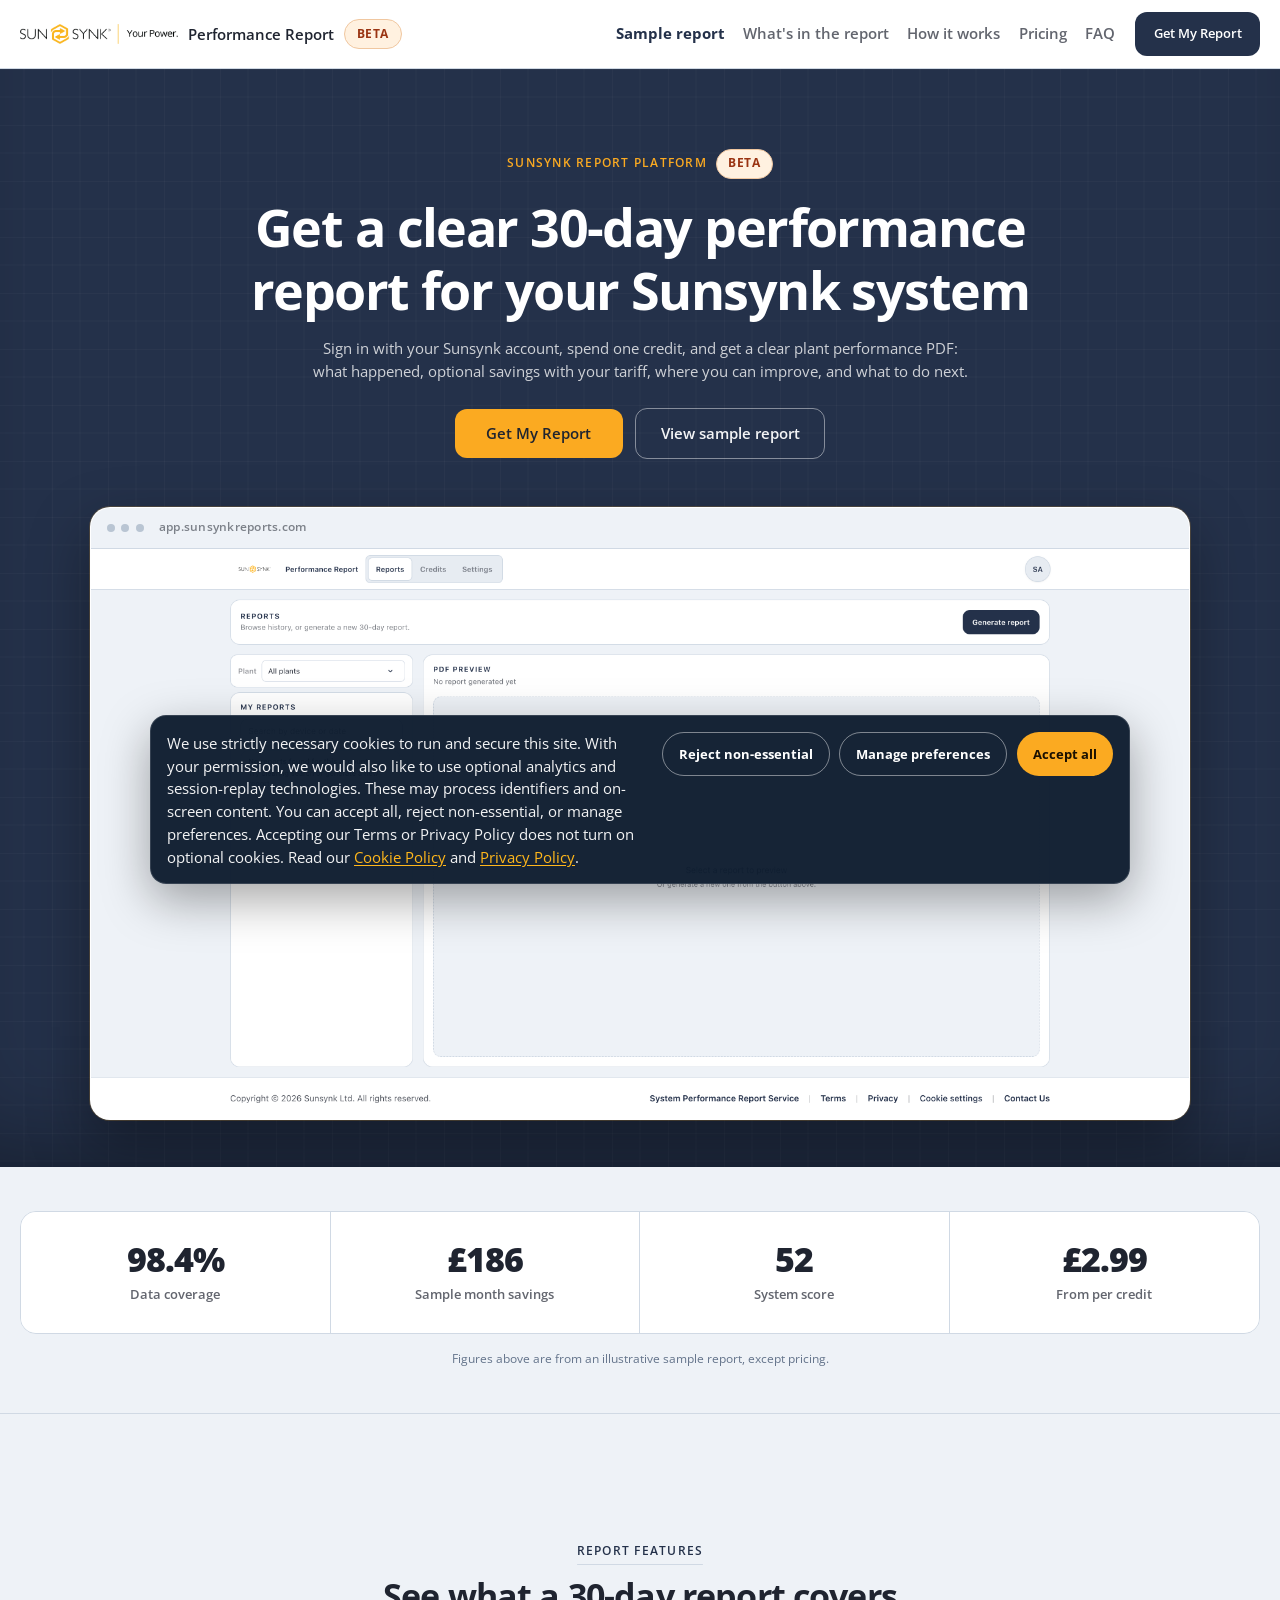
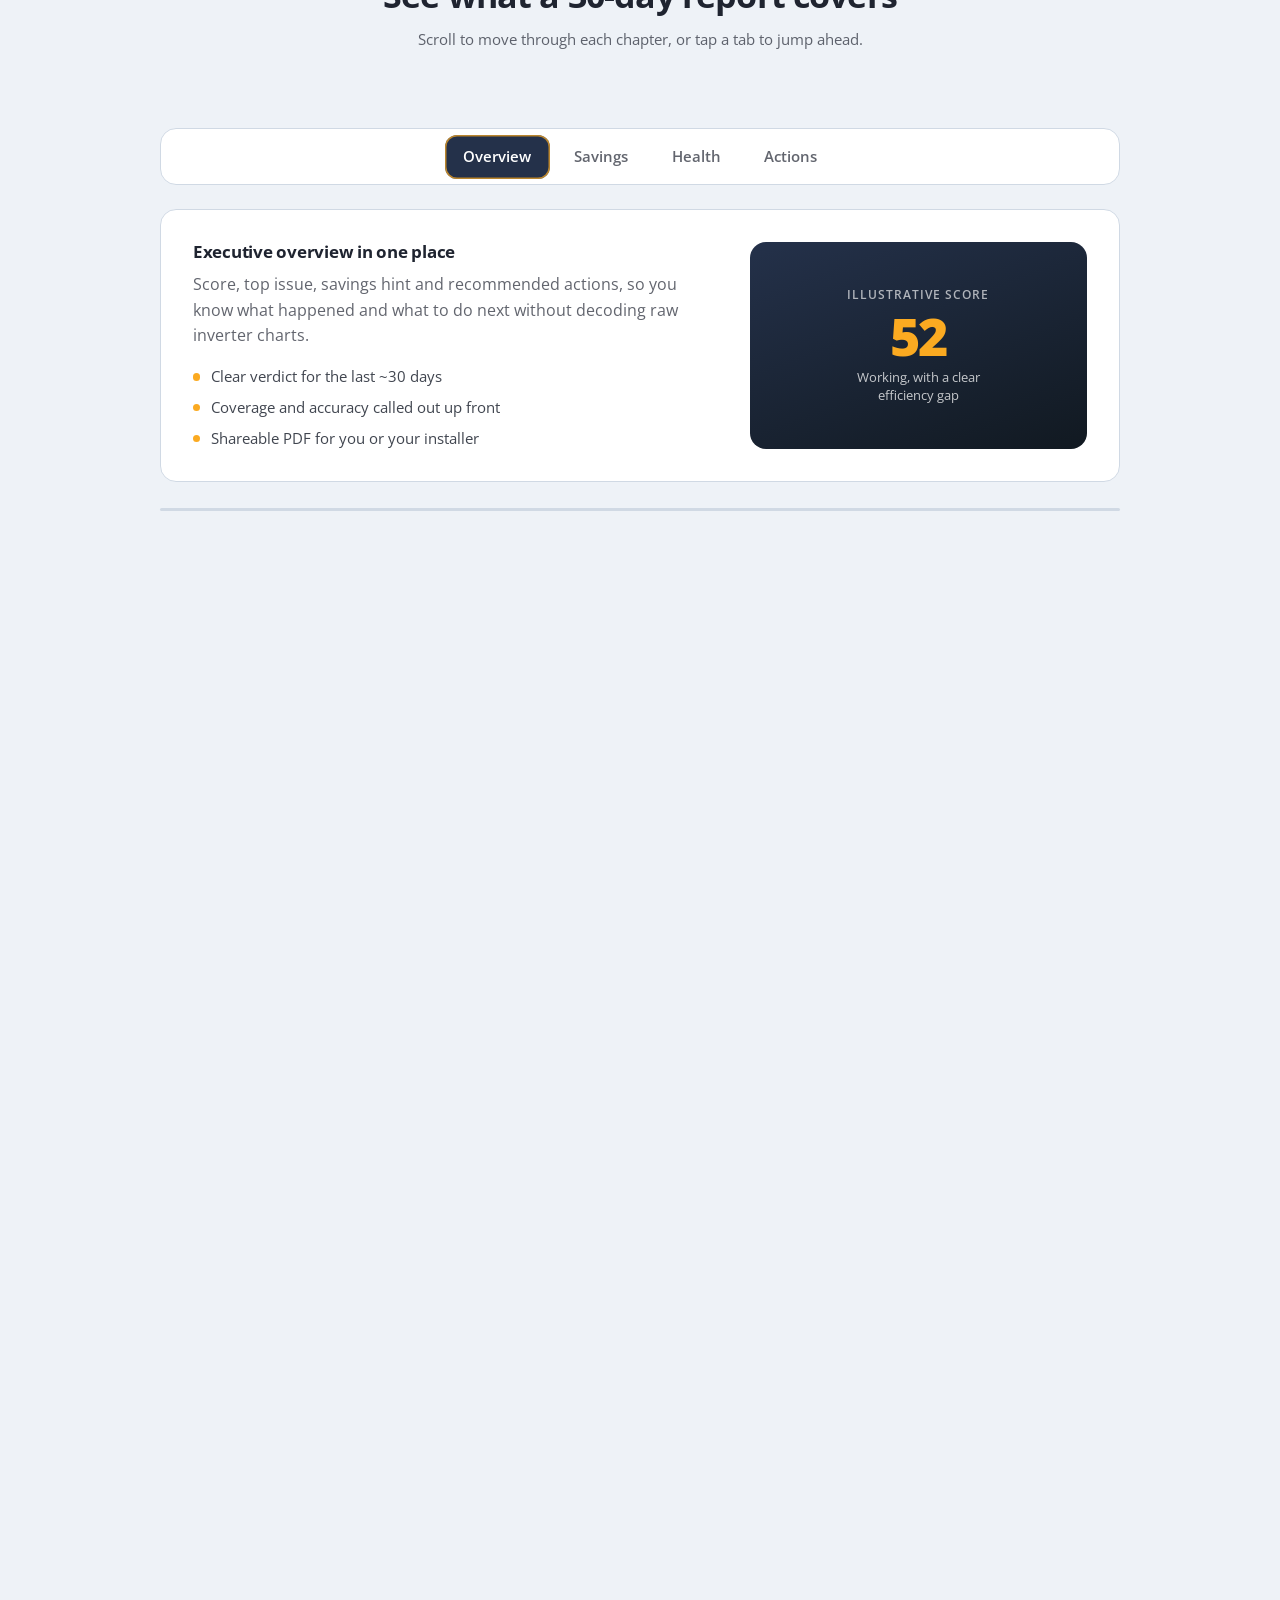
==== commit 7c6a4c97: "Add "Beta" badge to navigation and hero sections across multiple HTML files - Introduced a "Beta" ba" ====
--- a/index.html
+++ b/index.html
@@ -377,6 +377,7 @@
       <a class="nav-brand" href="#top" aria-label="Sunsynk Performance Report">
         <img src="/assets/images/sunsynk-logo.png" alt="Sunsynk" class="nav-logo" width="156" height="21" decoding="async" fetchpriority="high" />
         <span>Performance Report</span>
+        <span class="badge badge-warn">Beta</span>
       </a>
       <button class="nav-toggle" aria-expanded="false" aria-controls="nav-menu" aria-label="Open menu">
         <span></span><span></span><span></span>
@@ -405,7 +406,7 @@
       </div>
       <div class="container hero-layout hero-centered">
         <div class="hero-text fade-in">
-          <p class="hero-brand">Sunsynk Report Platform</p>
+          <p class="hero-brand">Sunsynk Report Platform <span class="badge badge-warn">Beta</span></p>
           <h1>Get a clear 30-day performance report for your Sunsynk system</h1>
           <p class="hero-sub">Sign in with your Sunsynk account, spend one credit, and get a clear plant performance PDF: what happened, optional savings with your tariff, where you can improve, and what to do next.</p>
           <div class="hero-actions">
--- a/assets/css/styles.css
+++ b/assets/css/styles.css
@@ -98,7 +98,7 @@
 .cookie-modal{position:fixed;inset:0;z-index:10002;display:grid;place-items:center;padding:1rem}
 .cookie-modal[hidden]{display:none!important}
 .cookie-modal__backdrop{position:absolute;inset:0;background:rgba(13,28,46,.62)}
-.cookie-modal__panel{position:relative;background:var(--white);width:min(640px,100%);border-radius:var(--r-xl);box-shadow:0 26px 70px rgba(13,28,46,.28);padding:1.4rem 1.2rem 1.1rem;border:1px solid var(--slate-200)}
+.cookie-modal__panel{position:relative;background:var(--white);width:min(640px,100%);max-height:min(92vh,820px);overflow:auto;border-radius:var(--r-xl);box-shadow:0 26px 70px rgba(13,28,46,.28);padding:1.4rem 1.2rem 1.1rem;border:1px solid var(--slate-200)}
 .cookie-modal__close{position:absolute;top:.7rem;right:.7rem;width:44px;height:44px;border-radius:50%;border:1.5px solid var(--slate-300);background:var(--white);color:var(--slate-700);font-size:1.2rem;line-height:1}
 .cookie-modal__title{font-size:1.25rem;font-weight:800;color:var(--slate-900);margin-bottom:.45rem}
 .cookie-modal__intro{font-size:var(--fs-body);color:var(--slate-600);line-height:1.6;margin-bottom:1rem}
@@ -260,7 +260,8 @@
 .hero-particles span:nth-child(6){left:90%;width:2px;height:2px;animation-delay:8s;animation-duration:21s}
 .hero-layout{position:relative;z-index:1;display:flex;flex-direction:column;align-items:center;text-align:center;gap:clamp(2rem,4vw,3rem);width:100%}
 .hero-centered .hero-text{display:flex;flex-direction:column;align-items:center;width:100%;max-width:56rem;gap:0}
-.hero-brand{font-size:var(--fs-eyebrow);letter-spacing:.1em;text-transform:uppercase;font-weight:600;color:var(--brand-yellow-200);margin:0 0 1.1rem}
+.hero-brand{display:inline-flex;align-items:center;gap:.55rem;font-size:var(--fs-eyebrow);letter-spacing:.1em;text-transform:uppercase;font-weight:600;color:var(--brand-yellow-200);margin:0 0 1.1rem}
+.hero-brand .badge{letter-spacing:.04em;vertical-align:middle}
 .hero-text h1{color:var(--white);font-size:var(--fs-display);margin:0 0 1rem;line-height:var(--line-height-tight);max-width:24em;letter-spacing:-.03em;text-wrap:balance;font-weight:700}
 .hero-sub{color:rgba(255,255,255,.78);font-size:var(--fs-body);max-width:42rem;line-height:var(--line-height-relaxed);margin:0 auto;text-wrap:pretty}
 .hero-actions{display:flex;flex-wrap:wrap;justify-content:center;align-items:center;gap:.75rem;margin-top:1.6rem}
@@ -1279,7 +1280,8 @@
   :root{--nav-h:58px}
   .container{width:min(var(--max-w),100% - 1.5rem)}
   .nav-inner{height:58px}
-  .nav-brand span{display:none}
+  .nav-brand > span:not(.badge){display:none}
+  .nav-brand .badge{padding:.2rem .5rem;font-size:.65rem}
   .nav-logo{height:.95rem}
   .nav-toggle{width:44px;height:44px}
   .section-header{max-width:100%}
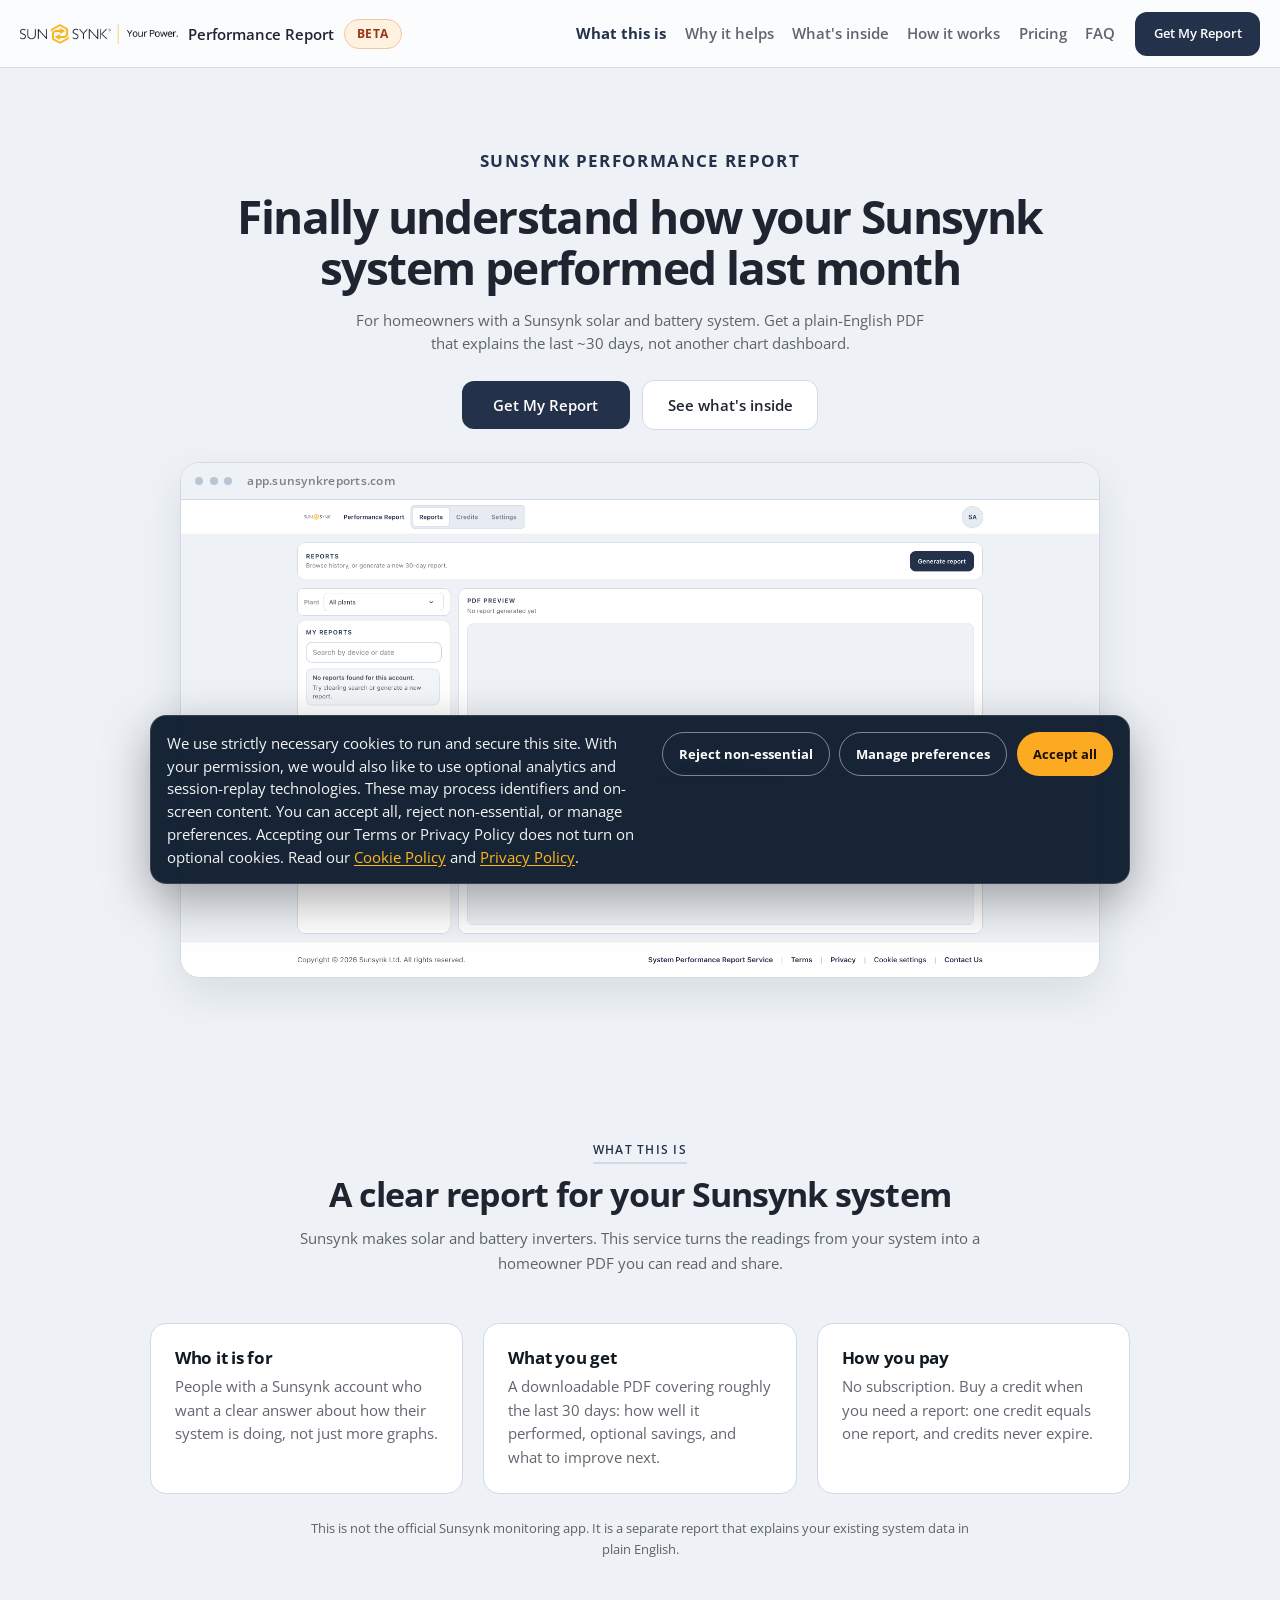
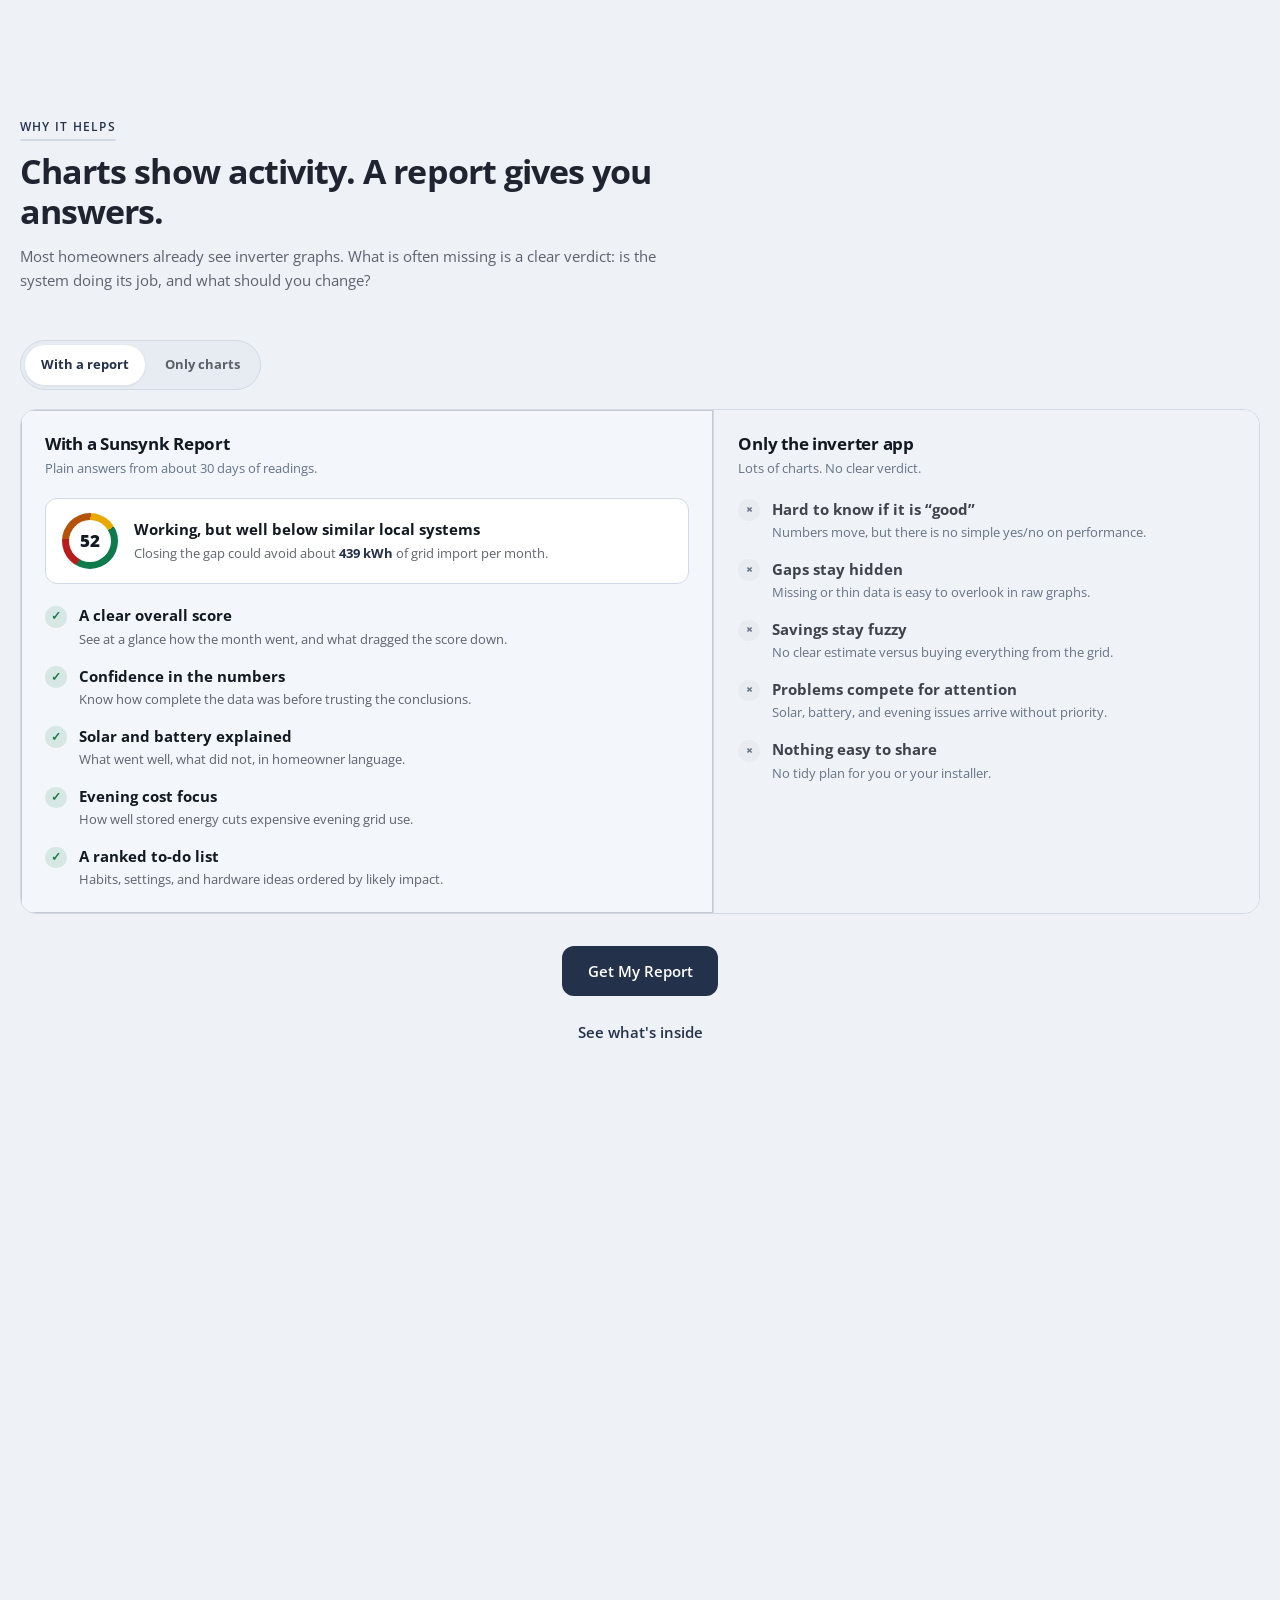
==== commit e9bf129d: "Update branding and meta information across multiple files for consistency and clarity - Changed ref" ====
--- a/index.html
+++ b/index.html
@@ -11,8 +11,8 @@
   </script>
 
   <!-- Primary Meta Tags -->
-  <title>Sunsynk Report Platform | Clear 30-day performance reports for your Sunsynk system</title>
-  <meta name="description" content="30-day Sunsynk Performance Report PDF: executive overview, optional tariff savings, health score, solar and battery insights, and prioritised actions. From £2.99. No subscription." />
+  <title>Sunsynk Performance Report | Understand your solar and battery last month</title>
+  <meta name="description" content="For Sunsynk homeowners: a plain-English PDF that explains the last ~30 days of your solar and battery system: score, optional savings, and what to do next. From £2.99. No subscription." />
   <meta name="author" content="Sunsynk" />
   <meta name="robots" content="index, follow, max-image-preview:large, max-snippet:-1, max-video-preview:-1" />
   <meta name="googlebot" content="index, follow, max-image-preview:large, max-snippet:-1, max-video-preview:-1" />
@@ -36,15 +36,15 @@
   <!-- Open Graph -->
   <meta property="og:type" content="website" />
   <meta property="og:url" content="https://sunsynkreports.com/" />
-  <meta property="og:title" content="Sunsynk Report Platform | Clear 30-day performance reports for your Sunsynk system" />
-  <meta property="og:description" content="Sign in with your Sunsynk account, buy credits, and generate a 30-day plant performance PDF. Optional savings with a saved tariff. From £2.99. No subscription." />
-  <meta property="og:image" content="https://sunsynkreports.com/assets/images/og-image.jpg?v=20260723" />
-  <meta property="og:image:secure_url" content="https://sunsynkreports.com/assets/images/og-image.jpg?v=20260723" />
+  <meta property="og:title" content="Sunsynk Performance Report | Understand your solar and battery last month" />
+  <meta property="og:description" content="Plain-English 30-day PDF for Sunsynk homeowners: how well your system performed, optional savings, and what to change next. No subscription." />
+  <meta property="og:image" content="https://sunsynkreports.com/assets/images/og-image.jpg?v=20261112" />
+  <meta property="og:image:secure_url" content="https://sunsynkreports.com/assets/images/og-image.jpg?v=20261112" />
   <meta property="og:image:type" content="image/jpeg" />
   <meta property="og:image:width" content="1200" />
   <meta property="og:image:height" content="630" />
-  <meta property="og:image:alt" content="Sunsynk Report Platform: 30-day performance reports with executive summary and system score" />
-  <meta property="og:site_name" content="Sunsynk Report Platform" />
+  <meta property="og:image:alt" content="Sunsynk Performance Report: plain-English 30-day solar and battery PDF" />
+  <meta property="og:site_name" content="Sunsynk Performance Report" />
   <meta property="og:locale" content="en_GB" />
 
   <!-- Twitter -->
@@ -52,10 +52,10 @@
   <meta name="twitter:site" content="@sunsynkza" />
   <meta name="twitter:creator" content="@sunsynkza" />
   <meta name="twitter:url" content="https://sunsynkreports.com/" />
-  <meta name="twitter:title" content="Sunsynk Report Platform | Clear 30-day performance reports for your Sunsynk system" />
-  <meta name="twitter:description" content="30-day Sunsynk Performance Reports: overview, optional savings, health score, and prioritised actions. Credits never expire. From £2.99. No subscription." />
-  <meta name="twitter:image" content="https://sunsynkreports.com/assets/images/og-image.jpg?v=20260723" />
-  <meta name="twitter:image:alt" content="Sunsynk Report Platform: 30-day performance reports with executive summary and system score" />
+  <meta name="twitter:title" content="Sunsynk Performance Report | Understand your solar and battery last month" />
+  <meta name="twitter:description" content="Plain-English 30-day PDF for Sunsynk homeowners: score, optional savings, and next steps. From £2.99. No subscription." />
+  <meta name="twitter:image" content="https://sunsynkreports.com/assets/images/og-image.jpg?v=20261112" />
+  <meta name="twitter:image:alt" content="Sunsynk Performance Report: plain-English 30-day solar and battery PDF" />
 
   <!-- Favicon -->
   <link rel="icon" type="image/x-icon" href="/assets/images/favicon.ico" />
@@ -78,8 +78,8 @@
     "@type": "WebSite",
     "@id": "https://sunsynkreports.com/#website",
     "url": "https://sunsynkreports.com/",
-    "name": "Sunsynk Report Platform",
-    "description": "Marketing site for Sunsynk Performance Reports: 30-day plant PDFs covering optional savings, health scoring, solar and battery analysis, and prioritised actions.",
+    "name": "Sunsynk Performance Report",
+    "description": "Plain-English 30-day performance PDFs for Sunsynk solar and battery homeowners covering score, optional savings, and next steps.",
     "inLanguage": "en-GB",
     "publisher": { "@id": "https://sunsynkreports.com/#organization" },
     "potentialAction": {
@@ -105,7 +105,7 @@
       "width": 910,
       "height": 120
     },
-    "image": "https://sunsynkreports.com/assets/images/og-image.jpg?v=20260723",
+    "image": "https://sunsynkreports.com/assets/images/og-image.jpg?v=20261112",
     "description": "Report platform for Sunsynk solar and battery system performance analysis.",
     "parentOrganization": {
       "@type": "Organization",
@@ -141,16 +141,16 @@
     "@type": "SoftwareApplication",
     "@id": "https://sunsynkreports.com/#product",
     "name": "Sunsynk Report Platform",
-    "alternateName": ["Sunsynk Performance Report", "Sunsynk Reports"],
-    "description": "Turns about 30 days of Sunsynk plant readings into an executive overview, optional estimated savings, system health score, deeper solar and battery analysis, and prioritised actions in a PDF. Credits never expire. No subscription. Also sold in ZAR and USD at app.sunsynkreports.com.",
+    "alternateName": "Sunsynk Home Energy Insights Report",
+    "description": "Plain-English PDF for Sunsynk homeowners covering about 30 days of system readings: overall score, optional estimated savings, solar and battery insights, and ranked next steps.",
     "url": "https://sunsynkreports.com/",
     "applicationCategory": "BusinessApplication",
     "applicationSubCategory": "Energy monitoring and reporting",
     "operatingSystem": "Web",
     "inLanguage": "en-GB",
     "isAccessibleForFree": false,
-    "image": "https://sunsynkreports.com/assets/images/og-image.jpg?v=20260723",
-    "screenshot": "https://sunsynkreports.com/assets/images/og-image.jpg?v=20260723",
+    "image": "https://sunsynkreports.com/assets/images/og-image.jpg?v=20261112",
+    "screenshot": "https://sunsynkreports.com/assets/images/og-image.jpg?v=20261112",
     "publisher": { "@id": "https://sunsynkreports.com/#organization" },
     "creator": {
       "@type": "Organization",
@@ -158,12 +158,12 @@
       "url": "https://www.sunsynk.com/"
     },
     "featureList": [
-      "Executive performance summary",
+      "Plain-English 30-day performance PDF",
+      "Overall system score with category breakdown",
+      "Optional estimated savings versus grid electricity",
       "Data coverage and accuracy checks",
-      "Estimated savings versus grid electricity",
-      "Overall system health scoring",
-      "Solar, battery and evening grid analysis",
-      "Prioritised recommended actions PDF"
+      "Solar, battery and evening grid insights",
+      "Ranked next steps for habits, settings and hardware"
     ],
     "offers": {
       "@type": "AggregateOffer",
@@ -215,10 +215,26 @@
     "mainEntity": [
       {
         "@type": "Question",
-        "name": "What is inside a Sunsynk Performance Report?",
+        "name": "Do I need a Sunsynk account?",
         "acceptedAnswer": {
           "@type": "Answer",
-          "text": "A shareable PDF from about 30 days of plant readings. It moves from an executive overview into data coverage, optional estimated savings, overall health, energy flows, solar and battery analysis, evening grid dependency, accuracy checks, and prioritised recommendations."
+          "text": "Yes. Sign in with your existing Sunsynk email and password. The report uses the readings already linked to that account. Installers may also use the PDF when helping a homeowner."
+        }
+      },
+      {
+        "@type": "Question",
+        "name": "Is this the official Sunsynk monitoring app?",
+        "acceptedAnswer": {
+          "@type": "Answer",
+          "text": "No. Sunsynk’s own app shows live charts and system status. This service creates a separate plain-English PDF that summarises about 30 days of performance, optional savings, and what to do next."
+        }
+      },
+      {
+        "@type": "Question",
+        "name": "What is inside the PDF?",
+        "acceptedAnswer": {
+          "@type": "Answer",
+          "text": "A readable report with an overall score, data-quality checks, optional estimated savings (if you save your electricity rate), solar and battery insights, evening grid use, and a ranked list of recommended actions."
         }
       },
       {
@@ -226,31 +242,23 @@
         "name": "Is there a subscription?",
         "acceptedAnswer": {
           "@type": "Answer",
-          "text": "No. One credit equals one report. Buy Starter (1), Classic (3), or Pro (6) when you need them. Credits never expire. Unused credits from a purchase can be refunded within 14 days via the Credits page."
+          "text": "No. One credit equals one report. Buy Starter (1), Classic (3), or Pro (6) when you need them. Credits never expire. Unused credits from a purchase can be refunded within 14 days."
         }
       },
       {
         "@type": "Question",
-        "name": "Can I trust the data?",
+        "name": "Can I trust the numbers?",
         "acceptedAnswer": {
           "@type": "Answer",
-          "text": "Before generation, the app checks about 30 days of telemetry coverage and asks you to confirm if coverage is thin. Each report also includes data coverage, plant details, and a system accuracy check. Assumptions and limitations sit in Important Information in the PDF."
+          "text": "Before generation, the app checks about 30 days of data coverage and warns you if coverage is thin. Each PDF also shows coverage and accuracy checks, plus assumptions in Important Information."
         }
       },
       {
         "@type": "Question",
-        "name": "Who is the report for?",
+        "name": "How do I get a report?",
         "acceptedAnswer": {
           "@type": "Answer",
-          "text": "Sunsynk account holders. Sign in with your Sunsynk email and password. Installers may also use the PDF when supporting a homeowner aftercare conversation."
-        }
-      },
-      {
-        "@type": "Question",
-        "name": "How does report generation work?",
-        "acceptedAnswer": {
-          "@type": "Answer",
-          "text": "Sign in at app.sunsynkreports.com, buy credits if your balance is zero, optionally save a tariff under Settings for estimated savings, then generate a report for a plant. You can leave the page while it prepares; when ready, preview and download the PDF. One credit is used per report."
+          "text": "Go to app.sunsynkreports.com, sign in with Sunsynk, buy credits if needed, optionally save your electricity rate under Settings, then generate a report for your system. When it is ready, preview and download the PDF. One credit is used per report."
         }
       }
     ]
@@ -264,7 +272,7 @@
     "@type": "HowTo",
     "@id": "https://sunsynkreports.com/#how-it-works-howto",
     "name": "How to get a Sunsynk Performance Report",
-    "description": "Sign in with your Sunsynk account, buy credits, generate a 30-day plant report, then preview and download the PDF. No subscription. One credit equals one report.",
+    "description": "Sign in with your Sunsynk account, buy credits, generate a report, then download the PDF. No subscription. One credit equals one report.",
     "inLanguage": "en-GB",
     "totalTime": "PT10M",
     "estimatedCost": {
@@ -281,28 +289,28 @@
         "@type": "HowToStep",
         "position": 1,
         "name": "Sign in",
-        "text": "Use your Sunsynk email and password. Accept Terms and Privacy once.",
+        "text": "Sunsynk email and password. Accept Terms and Privacy once.",
         "url": "https://app.sunsynkreports.com/"
       },
       {
         "@type": "HowToStep",
         "position": 2,
         "name": "Buy credits",
-        "text": "Choose Starter, Classic, or Pro. Checkout with Stripe when you need a report.",
+        "text": "Starter, Classic, or Pro. Credits never expire.",
         "url": "https://sunsynkreports.com/#pricing"
       },
       {
         "@type": "HowToStep",
         "position": 3,
-        "name": "Generate a report",
-        "text": "Pick a plant. Optionally include estimated savings with a tariff saved in Settings.",
+        "name": "Generate",
+        "text": "Pick your system. Add your rate if you want savings estimates.",
         "url": "https://app.sunsynkreports.com/"
       },
       {
         "@type": "HowToStep",
         "position": 4,
-        "name": "Preview and download",
-        "text": "Open the PDF when it is ready. Download it, or leave feedback from your report history.",
+        "name": "Download",
+        "text": "Preview the PDF, save it, or share it with your installer.",
         "url": "https://app.sunsynkreports.com/"
       }
     ]
@@ -316,24 +324,25 @@
     "@type": "WebPage",
     "@id": "https://sunsynkreports.com/#webpage",
     "url": "https://sunsynkreports.com/",
-    "name": "Sunsynk Report Platform | Clear 30-day performance reports for your Sunsynk system",
-    "description": "30-day Sunsynk Performance Report PDF: executive overview, optional tariff savings, health score, solar and battery insights, and prioritised actions. From £2.99. No subscription.",
+    "name": "Sunsynk Performance Report | Understand your solar and battery last month",
+    "description": "Plain-English 30-day PDF for Sunsynk homeowners: how well your system performed, optional savings, and what to change next. No subscription.",
     "inLanguage": "en-GB",
     "isPartOf": { "@id": "https://sunsynkreports.com/#website" },
     "about": { "@id": "https://sunsynkreports.com/#product" },
     "primaryImageOfPage": {
       "@type": "ImageObject",
-      "url": "https://sunsynkreports.com/assets/images/og-image.jpg?v=20260723",
+      "url": "https://sunsynkreports.com/assets/images/og-image.jpg?v=20261112",
       "width": 1200,
       "height": 630
     },
     "speakable": {
       "@type": "SpeakableSpecification",
-      "cssSelector": [".hero-text h1", ".hero-sub", "#faq-heading", ".faq-list"]
+      "cssSelector": [".hero-text h1", ".hero-sub", "#what-this-is h2", "#faq-heading", ".faq-list"]
     },
     "significantLink": [
-      "https://sunsynkreports.com/#features",
+      "https://sunsynkreports.com/#what-this-is",
       "https://sunsynkreports.com/#sample",
+      "https://sunsynkreports.com/#insights",
       "https://sunsynkreports.com/#how-it-works",
       "https://sunsynkreports.com/#pricing",
       "https://sunsynkreports.com/#faq",
@@ -359,17 +368,10 @@
     }
   }
   </script>
+  <script src="https://analytics.ahrefs.com/analytics.js" data-key="Zgh8j3XPtPos4y1zqx6iFw" async></script>
 </head>
 <body>
   <a class="skip-link" href="#main-content">Skip to main content</a>
-  <!-- Loading Spinner -->
-  <div class="page-loader" id="pageLoader" aria-hidden="true">
-    <div class="loader-content">
-      <div class="loader-ring"></div>
-      <p class="loader-text">Loading...</p>
-    </div>
-  </div>
-  
   <div id="top" aria-hidden="true" style="position:absolute;top:0;height:0;pointer-events:none;"></div>
 
   <header class="nav" id="nav">
@@ -384,8 +386,9 @@
       </button>
       <div class="nav-end">
         <nav id="nav-menu" class="nav-menu" aria-label="Main navigation">
-          <a href="#sample">Sample report</a>
-          <a href="#insights">What's in the report</a>
+          <a href="#what-this-is">What this is</a>
+          <a href="#sample">Why it helps</a>
+          <a href="#insights">What's inside</a>
           <a href="#how-it-works">How it works</a>
           <a href="#pricing">Pricing</a>
           <a href="#faq">FAQ</a>
@@ -400,21 +403,19 @@
 
     <!-- HERO -->
     <section class="hero" id="hero">
-      <div class="hero-atmosphere" aria-hidden="true"></div>
-      <div class="hero-particles" aria-hidden="true">
-        <span></span><span></span><span></span><span></span><span></span><span></span>
-      </div>
       <div class="container hero-layout hero-centered">
-        <div class="hero-text fade-in">
-          <p class="hero-brand">Sunsynk Report Platform <span class="badge badge-warn">Beta</span></p>
-          <h1>Get a clear 30-day performance report for your Sunsynk system</h1>
-          <p class="hero-sub">Sign in with your Sunsynk account, spend one credit, and get a clear plant performance PDF: what happened, optional savings with your tariff, where you can improve, and what to do next.</p>
-          <div class="hero-actions">
-            <a class="btn btn-gold" href="https://app.sunsynkreports.com" target="_blank" rel="noopener noreferrer">Get My Report</a>
-            <a class="btn btn-ghost" href="#sample">View sample report</a>
+        <div class="hero-pin">
+          <div class="hero-text fade-in">
+            <p class="hero-brand">Sunsynk Performance Report</p>
+            <h1>Finally understand how your Sunsynk <br class="hero-br">system performed last month</h1>
+            <p class="hero-sub">For homeowners with a Sunsynk solar and battery system. Get a plain-English PDF that explains the last ~30 days, not another chart dashboard.</p>
+            <div class="hero-actions">
+              <a class="btn btn-primary" href="https://app.sunsynkreports.com" target="_blank" rel="noopener noreferrer">Get My Report</a>
+              <a class="btn btn-soft" href="#insights">See what's inside</a>
+            </div>
           </div>
         </div>
-        <div class="hero-preview fade-in" data-delay="180">
+        <div class="hero-stage fade-in" data-delay="120">
           <figure class="hero-product">
             <div class="hero-product-chrome" aria-hidden="true">
               <span class="hero-product-dot"></span>
@@ -424,7 +425,7 @@
             </div>
             <img
               src="/assets/images/sunsynk-reports.png"
-              alt="Sunsynk Performance Report workspace: plant filter, report history, and PDF preview"
+              alt="App where you sign in with your Sunsynk account and generate a performance report PDF"
               width="3600"
               height="1870"
               decoding="async"
@@ -435,259 +436,79 @@
       </div>
     </section>
 
-    <!-- METRICS -->
-    <section class="metrics-strip" id="metrics" aria-label="Illustrative report highlights">
+    <!-- WHAT THIS IS -->
+    <section class="section" id="what-this-is">
       <div class="container">
-        <div class="metrics-grid reveal ix-stagger">
-          <div class="metrics-item ix-interactive">
-            <p class="metrics-value"><span class="countup" data-target="98.4" data-decimals="1" data-suffix="%">98.4%</span></p>
-            <p class="metrics-label">Data coverage</p>
-          </div>
-          <div class="metrics-item ix-interactive">
-            <p class="metrics-value"><span class="countup" data-target="186" data-prefix="£">£186</span></p>
-            <p class="metrics-label">Sample month savings</p>
-          </div>
-          <div class="metrics-item ix-interactive">
-            <p class="metrics-value"><span class="countup" data-target="52">52</span></p>
-            <p class="metrics-label">System score</p>
-          </div>
-          <div class="metrics-item ix-interactive">
-            <p class="metrics-value"><span class="countup" data-target="2.99" data-decimals="2" data-prefix="£">£2.99</span></p>
-            <p class="metrics-label">From per credit</p>
-          </div>
-        </div>
-        <p class="metrics-note reveal">Figures above are from an illustrative sample report, except pricing.</p>
+        <div class="section-header reveal center">
+          <p class="eyebrow">What this is</p>
+          <h2>A clear report for your Sunsynk system</h2>
+          <p class="section-sub">Sunsynk makes solar and battery inverters. This service turns the readings from your system into a homeowner PDF you can read and share.</p>
+        </div>
+        <div class="orient-grid reveal ix-stagger">
+          <article class="orient-card">
+            <h3>Who it is for</h3>
+            <p>People with a Sunsynk account who want a clear answer about how their system is doing, not just more graphs.</p>
+          </article>
+          <article class="orient-card">
+            <h3>What you get</h3>
+            <p>A downloadable PDF covering roughly the last 30 days: how well it performed, optional savings, and what to improve next.</p>
+          </article>
+          <article class="orient-card">
+            <h3>How you pay</h3>
+            <p>No subscription. Buy a credit when you need a report: one credit equals one report, and credits never expire.</p>
+          </article>
+        </div>
+        <p class="orient-note reveal">This is not the official Sunsynk monitoring app. It is a separate report that explains your existing system data in plain English.</p>
       </div>
     </section>
 
-    <!-- FEATURE TABS -->
-    <section class="section section-features section-features-scroll" id="features">
-      <div class="feature-scroll-track" data-feature-scroll>
-        <div class="container feature-sticky">
-          <div class="section-header reveal center">
-            <p class="eyebrow">Report features</p>
-            <h2>See what a 30-day report covers</h2>
-            <p class="section-sub">
-              <span class="feature-hint-scrub">Scroll to move through each chapter, or tap a tab to jump ahead.</span>
-              <span class="feature-hint-static">Tap a tab to explore each chapter.</span>
-            </p>
-          </div>
-          <div class="feature-tabs reveal" data-feature-tabs>
-            <div class="feature-tablist" role="tablist" aria-label="Report feature areas">
-              <button type="button" class="feature-tab" role="tab" id="tab-overview" aria-controls="panel-overview" aria-selected="true" tabindex="0">Overview</button>
-              <button type="button" class="feature-tab" role="tab" id="tab-savings" aria-controls="panel-savings" aria-selected="false" tabindex="-1">Savings</button>
-              <button type="button" class="feature-tab" role="tab" id="tab-health" aria-controls="panel-health" aria-selected="false" tabindex="-1">Health</button>
-              <button type="button" class="feature-tab" role="tab" id="tab-actions" aria-controls="panel-actions" aria-selected="false" tabindex="-1">Actions</button>
-            </div>
-            <div class="feature-panels">
-              <div class="feature-panel is-active ix-interactive" role="tabpanel" id="panel-overview" aria-labelledby="tab-overview">
-                <div class="feature-panel-copy">
-                  <h3>Executive overview in one place</h3>
-                  <p>Score, top issue, savings hint and recommended actions, so you know what happened and what to do next without decoding raw inverter charts.</p>
-                  <ul class="feature-panel-list">
-                    <li>Clear verdict for the last ~30 days</li>
-                    <li>Coverage and accuracy called out up front</li>
-                    <li>Shareable PDF for you or your installer</li>
-                  </ul>
-                </div>
-                <div class="feature-panel-stat" aria-hidden="true">
-                  <p class="feature-panel-stat-label">Illustrative score</p>
-                  <p class="feature-panel-stat-value">52</p>
-                  <p class="feature-panel-stat-note">Working, with a clear efficiency gap</p>
-                </div>
-              </div>
-              <div class="feature-panel ix-interactive" role="tabpanel" id="panel-savings" aria-labelledby="tab-savings" hidden>
-                <div class="feature-panel-copy">
-                  <h3>Estimated savings versus the grid</h3>
-                  <p>See the financial benefit of solar and battery when you save a tariff: grid costs avoided and self-supplied energy in plain language.</p>
-                  <ul class="feature-panel-list">
-                    <li>Self-supplied energy and grid cost avoided</li>
-                    <li>Solar vs battery contribution</li>
-                    <li>Optional when a tariff is saved in Settings</li>
-                  </ul>
-                </div>
-                <div class="feature-panel-stat" aria-hidden="true">
-                  <p class="feature-panel-stat-label">Sample month</p>
-                  <p class="feature-panel-stat-value">£186</p>
-                  <p class="feature-panel-stat-note">Versus all-grid electricity</p>
-                </div>
-              </div>
-              <div class="feature-panel ix-interactive" role="tabpanel" id="panel-health" aria-labelledby="tab-health" hidden>
-                <div class="feature-panel-copy">
-                  <h3>One clear system performance score</h3>
-                  <p>See which categories lift or drag the overall score, with the strongest and weakest areas called out.</p>
-                  <ul class="feature-panel-list">
-                    <li>Self-sufficiency, solar, battery, evening grid</li>
-                    <li>Strongest and weakest areas highlighted</li>
-                    <li>Energy flows summarised for the month</li>
-                  </ul>
-                </div>
-                <div class="feature-panel-stat" aria-hidden="true">
-                  <p class="feature-panel-stat-label">Strongest category</p>
-                  <p class="feature-panel-stat-value">86</p>
-                  <p class="feature-panel-stat-note">Battery health (illustrative)</p>
-                </div>
-              </div>
-              <div class="feature-panel ix-interactive" role="tabpanel" id="panel-actions" aria-labelledby="tab-actions" hidden>
-                <div class="feature-panel-copy">
-                  <h3>Prioritised next steps</h3>
-                  <p>Findings consolidate into a ranked plan: behavioural changes, configuration improvements and hardware upgrades.</p>
-                  <ul class="feature-panel-list">
-                    <li>Behaviour: shift loads while solar or battery cover</li>
-                    <li>Configuration: reserve and discharge timing</li>
-                    <li>Hardware: only after scheduling is reviewed</li>
-                  </ul>
-                </div>
-                <div class="feature-panel-stat" aria-hidden="true">
-                  <p class="feature-panel-stat-label">Action lanes</p>
-                  <p class="feature-panel-stat-value">3</p>
-                  <p class="feature-panel-stat-note">Behaviour · Config · Hardware</p>
-                </div>
-              </div>
-            </div>
-            <div class="feature-progress" aria-hidden="true">
-              <span class="feature-progress-fill" data-feature-progress></span>
-            </div>
-          </div>
-        </div>
-      </div>
-    </section>
-
-    <!-- TRUST -->
-    <section class="section">
-      <div class="container">
-        <div class="section-header reveal" id="trust">
-          <p class="eyebrow">Trust</p>
-          <h2>Coverage, plant details and accuracy</h2>
-          <p class="section-sub">Every report shows telemetry coverage, what is installed, and whether energy flows balance. Figures below are illustrative.</p>
-        </div>
-        <div class="trust-panel reveal ix-stagger">
-          <div class="trust-item">
-            <p class="trust-label">Data coverage</p>
-            <p class="trust-value"><span class="countup" data-target="98.4" data-decimals="1" data-suffix="%">98.4%</span></p>
-            <p class="trust-note">Missing or low-quality periods are flagged so accuracy risks are clear.</p>
-          </div>
-          <div class="trust-item">
-            <p class="trust-label">Plant details</p>
-            <p class="trust-value">5.2 kWp · 5 kW inverter</p>
-            <p class="trust-note">Location, inverter, PV capacity and installed equipment are listed up front.</p>
-          </div>
-          <div class="trust-item">
-            <p class="trust-label">System accuracy</p>
-            <p class="trust-value">Within tolerance</p>
-            <p class="trust-note">Inverter readings are checked so energy flows reconcile within limits.</p>
-          </div>
-        </div>
-      </div>
-    </section>
-
-    <!-- SAVINGS -->
-    <section class="section section-slate">
-      <div class="container">
-        <div class="section-header reveal" id="savings">
-          <p class="eyebrow">Savings</p>
-          <h2>Estimated savings versus the grid</h2>
-          <p class="section-sub">See the financial benefit of solar and battery: grid costs avoided and self-supplied energy. Optional when you save a tariff.</p>
-        </div>
-        <div class="savings-panel reveal ix-stagger">
-          <div class="savings-hero-stat">
-            <p class="savings-eyebrow">Illustrative sample month</p>
-            <p class="savings-amount"><span class="countup" data-target="186" data-prefix="£">£186</span></p>
-            <p class="savings-caption">Estimated savings versus all-grid electricity</p>
-          </div>
-          <ul class="savings-breakdown ix-cascade">
-            <li><span>Self-supplied energy</span><strong>612 kWh</strong></li>
-            <li><span>Grid cost avoided</span><strong>£168</strong></li>
-            <li><span>Solar contribution</span><strong>68%</strong></li>
-            <li><span>Battery contribution</span><strong>32%</strong></li>
-          </ul>
-        </div>
-      </div>
-    </section>
-
-    <!-- HEALTH -->
-    <section class="section">
-      <div class="container">
-        <div class="section-header reveal" id="health">
-          <p class="eyebrow">Health</p>
-          <h2>One clear system performance score</h2>
-          <p class="section-sub">See which categories lift or drag the overall score, with strongest and weakest areas called out. Sample scores below.</p>
-        </div>
-        <div class="health-panel reveal">
-          <div class="health-score">
-            <p class="health-score-label">Illustrative overall score</p>
-            <p class="health-score-num countup" data-target="52">52</p>
-            <p class="health-score-note">Weakest: self-sufficiency · Strongest: battery health</p>
-          </div>
-          <div class="health-bars" aria-label="Category contribution to score">
-            <div class="health-bar-row">
-              <span>Self-sufficiency</span>
-              <div class="health-track"><div class="health-fill" data-health-val="23" style="--c:var(--orange-fill)"></div></div>
-              <strong class="score-val-warn">23</strong>
-            </div>
-            <div class="health-bar-row">
-              <span>Solar performance</span>
-              <div class="health-track"><div class="health-fill" data-health-val="61" style="--c:var(--gold)"></div></div>
-              <strong>61</strong>
-            </div>
-            <div class="health-bar-row">
-              <span>Battery health</span>
-              <div class="health-track"><div class="health-fill" data-health-val="86" style="--c:var(--green-fill)"></div></div>
-              <strong class="score-val-ok">86</strong>
-            </div>
-            <div class="health-bar-row">
-              <span>Evening grid</span>
-              <div class="health-track"><div class="health-fill" data-health-val="82" style="--c:var(--green-fill)"></div></div>
-              <strong class="score-val-ok">82</strong>
-            </div>
-          </div>
-          <p class="health-energy">Energy summary covers solar generation, site consumption, grid import and export, and battery charge and discharge for the month.</p>
-        </div>
-      </div>
-    </section>
-
-    <!-- SAMPLE -->
+    <!-- PROBLEM → VALUE -->
     <section class="section section-slate">
       <div class="container">
         <div class="section-header reveal" id="sample">
-          <p class="eyebrow">Sample report</p>
-          <h2>With a report versus without</h2>
-          <p class="section-sub">An executive verdict with savings and next steps, not raw inverter charts you have to decode yourself. Scores and kWh figures below are illustrative.</p>
-        </div>
-
-        <div class="sample-panel reveal">
+          <p class="eyebrow">Why it helps</p>
+          <h2>Charts show activity. A report gives you answers.</h2>
+          <p class="section-sub">Most homeowners already see inverter graphs. What is often missing is a clear verdict: is the system doing its job, and what should you change?</p>
+        </div>
+
+        <div class="sample-compare-toggle reveal" role="group" aria-label="Compare with or without a report">
+          <button type="button" class="sample-toggle is-active" data-sample-view="with" aria-pressed="true">With a report</button>
+          <button type="button" class="sample-toggle" data-sample-view="without" aria-pressed="false">Only charts</button>
+        </div>
+
+        <div class="sample-panel reveal" data-sample-panel>
           <div class="sample-panel-grid ix-stagger">
-            <div class="sample-col sample-col-yes">
+            <div class="sample-col sample-col-yes is-featured" data-sample-col="with">
               <div class="sample-col-head">
                 <h3>With a Sunsynk Report</h3>
-                <p>Clear answers from about 30 days of readings.</p>
+                <p>Plain answers from about 30 days of readings.</p>
               </div>
               <div class="sample-summary">
                 <div class="sample-gauge" aria-hidden="true"><strong class="countup" data-target="52">52</strong></div>
                 <div>
-                  <p class="sample-gap-title">Working, but 65 pts below the local median</p>
-                  <p class="sample-gap-sub">Closing the efficiency gap could avoid about <strong>439 kWh</strong> of grid import per month.</p>
+                  <p class="sample-gap-title">Working, but well below similar local systems</p>
+                  <p class="sample-gap-sub">Closing the gap could avoid about <strong>439 kWh</strong> of grid import per month.</p>
                 </div>
               </div>
               <ul class="sample-checks ix-cascade">
-                <li><span class="sample-check" aria-hidden="true">✓</span><div><strong>Executive overview</strong><p>Score, top issue, savings hint and recommended actions in one place.</p></div></li>
-                <li><span class="sample-check" aria-hidden="true">✓</span><div><strong>Trusted readings</strong><p>Coverage quality and accuracy checks called out clearly.</p></div></li>
-                <li><span class="sample-check" aria-hidden="true">✓</span><div><strong>Solar and battery depth</strong><p>Peers, timing, clipping and battery use explained in homeowner language.</p></div></li>
-                <li><span class="sample-check" aria-hidden="true">✓</span><div><strong>Evening cost focus</strong><p>How well stored energy cuts grid import when rates are often highest.</p></div></li>
-                <li><span class="sample-check" aria-hidden="true">✓</span><div><strong>Prioritised PDF</strong><p>Behaviour, configuration and hardware actions ranked by impact.</p></div></li>
+                <li><span class="sample-check" aria-hidden="true">✓</span><div><strong>A clear overall score</strong><p>See at a glance how the month went, and what dragged the score down.</p></div></li>
+                <li><span class="sample-check" aria-hidden="true">✓</span><div><strong>Confidence in the numbers</strong><p>Know how complete the data was before trusting the conclusions.</p></div></li>
+                <li><span class="sample-check" aria-hidden="true">✓</span><div><strong>Solar and battery explained</strong><p>What went well, what did not, in homeowner language.</p></div></li>
+                <li><span class="sample-check" aria-hidden="true">✓</span><div><strong>Evening cost focus</strong><p>How well stored energy cuts expensive evening grid use.</p></div></li>
+                <li><span class="sample-check" aria-hidden="true">✓</span><div><strong>A ranked to-do list</strong><p>Habits, settings, and hardware ideas ordered by likely impact.</p></div></li>
               </ul>
             </div>
-            <div class="sample-col sample-col-no">
+            <div class="sample-col sample-col-no is-muted" data-sample-col="without">
               <div class="sample-col-head">
-                <h3>Without a report</h3>
-                <p>Raw inverter dashboards, no verdict.</p>
+                <h3>Only the inverter app</h3>
+                <p>Lots of charts. No clear verdict.</p>
               </div>
               <ul class="sample-crosses ix-cascade">
-                <li><span class="sample-cross" aria-hidden="true">×</span><div><strong>No executive verdict</strong><p>Hard to tell if the system is truly doing its job.</p></div></li>
-                <li><span class="sample-cross" aria-hidden="true">×</span><div><strong>Unclear data quality</strong><p>Gaps and inconsistencies stay buried in charts.</p></div></li>
-                <li><span class="sample-cross" aria-hidden="true">×</span><div><strong>No savings picture</strong><p>No estimate versus all-grid electricity.</p></div></li>
-                <li><span class="sample-cross" aria-hidden="true">×</span><div><strong>No ranked inefficiencies</strong><p>Solar, battery and evening issues compete without priority.</p></div></li>
-                <li><span class="sample-cross" aria-hidden="true">×</span><div><strong>Nothing clear to act on</strong><p>No shareable plan for you or your installer.</p></div></li>
+                <li><span class="sample-cross" aria-hidden="true">×</span><div><strong>Hard to know if it is “good”</strong><p>Numbers move, but there is no simple yes/no on performance.</p></div></li>
+                <li><span class="sample-cross" aria-hidden="true">×</span><div><strong>Gaps stay hidden</strong><p>Missing or thin data is easy to overlook in raw graphs.</p></div></li>
+                <li><span class="sample-cross" aria-hidden="true">×</span><div><strong>Savings stay fuzzy</strong><p>No clear estimate versus buying everything from the grid.</p></div></li>
+                <li><span class="sample-cross" aria-hidden="true">×</span><div><strong>Problems compete for attention</strong><p>Solar, battery, and evening issues arrive without priority.</p></div></li>
+                <li><span class="sample-cross" aria-hidden="true">×</span><div><strong>Nothing easy to share</strong><p>No tidy plan for you or your installer.</p></div></li>
               </ul>
             </div>
           </div>
@@ -695,113 +516,154 @@
 
         <div class="sample-actions reveal">
           <a class="btn btn-primary" href="https://app.sunsynkreports.com" target="_blank" rel="noopener noreferrer">Get My Report</a>
-          <a class="sample-link" href="#insights">See what's in the report</a>
+          <a class="sample-link" href="#insights">See what's inside</a>
         </div>
       </div>
     </section>
 
-    <!-- INSIGHTS -->
+    <!-- WHAT'S INSIDE -->
+    <section class="section" id="insights">
+      <div class="container inside-block">
+        <div class="section-header reveal center">
+          <p class="eyebrow">What's inside</p>
+          <h2>Three questions every report answers</h2>
+          <p class="section-sub">Sample figures below show the kind of clarity you get. They are illustrative, not a live customer report.</p>
+        </div>
+
+        <div class="inside-tabs reveal" role="tablist" aria-label="What's inside the report" data-inside-chapters>
+          <button type="button" class="inside-tab is-active" role="tab" id="inside-tab-score" data-inside-target="score" aria-controls="inside-panel-score" aria-selected="true">Is it working well?</button>
+          <button type="button" class="inside-tab" role="tab" id="inside-tab-savings" data-inside-target="savings" aria-controls="inside-panel-savings" aria-selected="false">Am I saving money?</button>
+          <button type="button" class="inside-tab" role="tab" id="inside-tab-actions" data-inside-target="actions" aria-controls="inside-panel-actions" aria-selected="false">What should I change?</button>
+        </div>
+
+        <div class="inside-stage reveal" id="report-preview" data-inside-stage>
+          <div class="inside-panel is-active" role="tabpanel" id="inside-panel-score" data-inside-panel="score" aria-labelledby="inside-tab-score">
+            <div class="inside-answer">
+              <div class="inside-answer-hero" id="health">
+                <p class="inside-answer-kicker">Sample overall score</p>
+                <p class="inside-answer-value health-score-num countup" data-target="52">52</p>
+                <p class="inside-answer-lead">Working, but well below similar local systems. Weakest: self-use. Strongest: battery.</p>
+                <p class="inside-answer-meta" id="trust">Sample data coverage <strong class="countup" data-target="98.4" data-decimals="1" data-suffix="%">98.4%</strong> · thin periods are flagged in the PDF</p>
+              </div>
+              <div class="inside-answer-side health-panel">
+                <p class="inside-answer-kicker">Where the score comes from</p>
+                <div class="health-bars" aria-label="Category contribution to score">
+                  <div class="health-bar-row">
+                    <span>Self-use</span>
+                    <div class="health-track"><div class="health-fill" data-health-val="23" style="--c:var(--orange-fill)"></div></div>
+                    <strong class="score-val-warn">23</strong>
+                  </div>
+                  <div class="health-bar-row">
+                    <span>Solar</span>
+                    <div class="health-track"><div class="health-fill" data-health-val="61" style="--c:var(--gold)"></div></div>
+                    <strong>61</strong>
+                  </div>
+                  <div class="health-bar-row">
+                    <span>Battery</span>
+                    <div class="health-track"><div class="health-fill" data-health-val="86" style="--c:var(--green-fill)"></div></div>
+                    <strong class="score-val-ok">86</strong>
+                  </div>
+                  <div class="health-bar-row">
+                    <span>Evening grid</span>
+                    <div class="health-track"><div class="health-fill" data-health-val="82" style="--c:var(--green-fill)"></div></div>
+                    <strong class="score-val-ok">82</strong>
+                  </div>
+                </div>
+              </div>
+            </div>
+          </div>
+
+          <div class="inside-panel" role="tabpanel" id="inside-panel-savings" data-inside-panel="savings" aria-labelledby="inside-tab-savings" hidden>
+            <div class="inside-answer inside-answer-savings" id="savings">
+              <div class="inside-answer-hero">
+                <p class="inside-answer-kicker">Sample estimated savings</p>
+                <p class="inside-answer-value"><span class="countup" data-target="186" data-prefix="£">£186</span></p>
+                <p class="inside-answer-lead">Versus buying all electricity from the grid. Shown when you save your electricity rate in Settings.</p>
+              </div>
+              <ul class="inside-stat-list">
+                <li><span>Energy you supplied yourself</span><strong>612 kWh</strong></li>
+                <li><span>Grid cost avoided</span><strong>£168</strong></li>
+              </ul>
+            </div>
+          </div>
+
+          <div class="inside-panel" role="tabpanel" id="inside-panel-actions" data-inside-panel="actions" aria-labelledby="inside-tab-actions" hidden>
+            <div class="inside-actions" id="actions">
+              <p class="inside-answer-lead inside-actions-intro">A ranked list of next steps: habits first, then settings, then hardware only when it is worth considering.</p>
+              <div class="inside-actions-grid">
+                <div class="inside-actions-col">
+                  <p class="actions-tag">Habits</p>
+                  <ul>
+                    <li>Move heavy evening loads earlier while solar or battery cover is available</li>
+                    <li>Spot habits that quietly drive peak grid import</li>
+                  </ul>
+                </div>
+                <div class="inside-actions-col">
+                  <p class="actions-tag">Settings</p>
+                  <ul>
+                    <li>Adjust battery reserve and discharge timing for evening peaks</li>
+                    <li>Improve self-use settings before buying more capacity</li>
+                  </ul>
+                </div>
+                <div class="inside-actions-col">
+                  <p class="actions-tag">Hardware</p>
+                  <ul>
+                    <li>Consider more storage or panels only after settings and habits are reviewed</li>
+                    <li>Share the PDF with your installer when an upgrade case is clear</li>
+                  </ul>
+                </div>
+              </div>
+            </div>
+          </div>
+        </div>
+        <p class="assumptions-note reveal">Assumptions and limits appear in Important Information at the end of every report.</p>
+      </div>
+    </section>
+
+    <!-- HOW IT WORKS -->
+    <section class="section section-slate">
+      <div class="container how-block">
+        <div class="section-header reveal center" id="how-it-works">
+          <p class="eyebrow">How it works</p>
+          <h2>Four steps to your PDF</h2>
+          <p class="section-sub">Use the Sunsynk account you already have. One credit equals one report.</p>
+        </div>
+        <ol class="how-flow reveal ix-stagger" aria-label="Four steps to your PDF">
+          <li class="how-flow-item">
+            <span class="how-flow-n" aria-hidden="true">1</span>
+            <h3>Sign in</h3>
+            <p>Sunsynk email and password. Accept Terms and Privacy once.</p>
+          </li>
+          <li class="how-flow-item">
+            <span class="how-flow-n" aria-hidden="true">2</span>
+            <h3>Buy credits</h3>
+            <p>Starter, Classic, or Pro. Credits never expire.</p>
+          </li>
+          <li class="how-flow-item">
+            <span class="how-flow-n" aria-hidden="true">3</span>
+            <h3>Generate</h3>
+            <p>Pick your system. Add your rate if you want savings estimates.</p>
+          </li>
+          <li class="how-flow-item">
+            <span class="how-flow-n" aria-hidden="true">4</span>
+            <h3>Download</h3>
+            <p>Preview the PDF, save it, or share it with your installer.</p>
+          </li>
+        </ol>
+        <div class="how-foot reveal">
+          <a class="btn btn-primary" href="https://app.sunsynkreports.com" target="_blank" rel="noopener noreferrer">Get My Report</a>
+          <p>No subscription. Pay only when you need a report.</p>
+        </div>
+      </div>
+    </section>
+
+    <!-- VALUE -->
     <section class="section">
-      <div class="container">
-        <div class="section-header reveal" id="insights">
-          <p class="eyebrow">What's in the report</p>
-          <h2>Solar, battery and evening analysis</h2>
-          <p class="section-sub">Chapters are grouped so you see what holds performance back, without sixteen separate titles.</p>
-        </div>
-        <div class="inside-grid reveal ix-stagger">
-          <article class="inside-col">
-            <h3>Solar</h3>
-            <p class="inside-lead">Production benchmarking, use timing, weather-expected performance and inverter clipping.</p>
-            <ul>
-              <li>Specific yield versus nearby Sunsynk systems</li>
-              <li>Self-sufficiency, export and storage opportunity</li>
-              <li>Clipping events before chasing hardware upgrades</li>
-            </ul>
-          </article>
-          <article class="inside-col">
-            <h3>Battery</h3>
-            <p class="inside-lead">Operating indicators plus the detailed evidence behind utilisation, cycling and temperature.</p>
-            <ul>
-              <li>How effectively the battery is being used</li>
-              <li>State of charge patterns and lifespan factors</li>
-              <li>Daily trends that explain each assessment</li>
-            </ul>
-          </article>
-          <article class="inside-col">
-            <h3>Evening cost</h3>
-            <p class="inside-lead">Evening grid dependency when electricity is often most expensive.</p>
-            <ul>
-              <li>How stored energy cuts evening grid import</li>
-              <li>Scheduling and configuration opportunities</li>
-              <li>Where evening demand still leans on the grid</li>
-            </ul>
-          </article>
-        </div>
-      </div>
-    </section>
-
-    <!-- ACTIONS -->
-    <section class="section section-slate">
-      <div class="container">
-        <div class="section-header reveal" id="actions">
-          <p class="eyebrow">Actions</p>
-          <h2>Prioritised next steps</h2>
-          <p class="section-sub">Findings consolidate into a ranked plan: behavioural changes, configuration improvements and hardware upgrades.</p>
-        </div>
-        <div class="actions-board reveal ix-stagger">
-          <div class="actions-group">
-            <p class="actions-tag">Behaviour</p>
-            <ul>
-              <li>Shift heavy evening loads earlier while solar or battery cover lasts</li>
-              <li>Review habit patterns that drive peak grid import</li>
-            </ul>
-          </div>
-          <div class="actions-group">
-            <p class="actions-tag">Configuration</p>
-            <ul>
-              <li>Adjust battery reserve and discharge timing for evening peaks</li>
-              <li>Tighten export and self-use settings before buying more capacity</li>
-            </ul>
-          </div>
-          <div class="actions-group">
-            <p class="actions-tag">Hardware</p>
-            <ul>
-              <li>Review clipping and scheduling before considering storage or PV</li>
-              <li>Share the PDF with your installer when an upgrade case is clear</li>
-            </ul>
-          </div>
-        </div>
-        <p class="assumptions-note reveal">Assumptions, estimates, scope and disclaimers appear in Important Information at each report’s end.</p>
-      </div>
-    </section>
-
-    <!-- HOW IT WORKS -->
-    <section class="section">
-      <div class="container">
-        <div class="section-header reveal" id="how-it-works">
-          <p class="eyebrow">How it works</p>
-          <h2>From sign-in to your PDF</h2>
-          <p class="section-sub">No subscription. One credit equals one 30-day report. Credits never expire.</p>
-        </div>
-        <div class="steps-wrap">
-          <div class="steps-line-track" aria-hidden="true"><div class="steps-line-fill"></div></div>
-          <div class="steps-grid">
-            <div class="step reveal"><div class="step-n">01</div><h3>Sign in</h3><p>Use your Sunsynk email and password. Accept Terms and Privacy once.</p></div>
-            <div class="step reveal" data-delay="80"><div class="step-n">02</div><h3>Buy credits</h3><p>Choose Starter, Classic, or Pro. Checkout with Stripe when you need a report.</p></div>
-            <div class="step reveal" data-delay="160"><div class="step-n">03</div><h3>Generate a report</h3><p>Pick a plant. Optionally include estimated savings with a tariff saved in Settings.</p></div>
-            <div class="step reveal" data-delay="240"><div class="step-n">04</div><h3>Preview and download</h3><p>Open the PDF when it is ready. Download it, or leave feedback from your report history.</p></div>
-          </div>
-        </div>
-      </div>
-    </section>
-
-    <!-- VALUE -->
-    <section class="section section-slate">
       <div class="container">
         <div class="section-header reveal center" id="value">
           <p class="eyebrow">Value</p>
-          <h2>Professional insight at a fraction of the cost</h2>
-          <p class="section-sub">Compare a typical remote solar health check with a data-led Sunsynk performance report.</p>
+          <h2>Clear insight without a site visit</h2>
+          <p class="section-sub">A typical remote professional solar health check can cost far more. This report uses your own system data from a few pounds per credit.</p>
         </div>
         <div class="value-panel reveal">
           <div class="value-compare" aria-label="Typical remote check versus Sunsynk report cost" data-value-compare>
@@ -816,7 +678,7 @@
               <p class="value-compare-note">per credit · from <span data-price-unit>£2.99</span></p>
             </div>
           </div>
-          <p class="value-body">Performance insight from your system data from <span data-value-per-credit>£2.99</span> per credit: battery health, clipping, faults, and savings where available.</p>
+          <p class="value-body">From <span data-value-per-credit>£2.99</span> per credit you get a readable performance PDF: score, optional savings, and what to do next.</p>
           <p class="value-disclaimer">It is not a substitute for an on-site inspection.</p>
         </div>
       </div>
@@ -828,12 +690,17 @@
         <div class="pricing-header reveal">
           <div class="section-header" id="pricing">
             <p class="eyebrow">Pricing</p>
-            <h2>Credit packs for every report</h2>
-            <p class="section-sub">One credit equals one report. Credits never expire. <strong>No subscription.</strong> Unused credits can be refunded within 14 days of purchase.</p>
+            <h2>Pay per report. No subscription.</h2>
+            <p class="section-sub">One credit equals one report. Credits never expire. Unused credits can be refunded within 14 days of purchase.</p>
           </div>
           <div class="currency-picker">
-            <label for="currencySelect">Currency</label>
-            <select id="currencySelect" name="currency" aria-label="Select pricing currency">
+            <p class="currency-picker-label" id="currencyLabel">Currency</p>
+            <div class="currency-segments" role="radiogroup" aria-labelledby="currencyLabel" id="currencySegments">
+              <button type="button" class="currency-seg is-active" role="radio" aria-checked="true" data-currency="GBP">GBP (£)</button>
+              <button type="button" class="currency-seg" role="radio" aria-checked="false" data-currency="ZAR">ZAR (R)</button>
+              <button type="button" class="currency-seg" role="radio" aria-checked="false" data-currency="USD">USD ($)</button>
+            </div>
+            <select id="currencySelect" name="currency" class="sr-only" aria-hidden="true" tabindex="-1">
               <option value="GBP" selected>British Pound (£)</option>
               <option value="ZAR">South African Rand (R)</option>
               <option value="USD">US Dollar ($)</option>
@@ -898,53 +765,57 @@
       <div class="container">
         <div class="section-header reveal" id="faq">
           <p class="eyebrow">FAQ</p>
-          <h2 id="faq-heading">Answers about reports and credits</h2>
-          <p class="section-sub">Sign-in, credits, tariffs, and what a report covers.</p>
+          <h2 id="faq-heading">Common questions</h2>
+          <p class="section-sub">Start here if you are new to Sunsynk Reports.</p>
         </div>
         <div class="faq-list ix-cascade-root reveal">
           <details class="faq-item">
-            <summary>What is inside a Sunsynk Performance Report?</summary>
+            <summary>Do I need a Sunsynk account?</summary>
             <div class="faq-answer">
-              <p>A shareable PDF from about 30 days of plant readings. It moves from an executive overview into data coverage, optional estimated savings, overall health, energy flows, solar and battery analysis, evening grid dependency, accuracy checks, and prioritised recommendations.</p>
+              <p>Yes. Sign in with your existing Sunsynk email and password. The report uses the readings already linked to that account. Installers may also use the PDF when helping a homeowner.</p>
+            </div>
+          </details>
+          <details class="faq-item">
+            <summary>Is this the official Sunsynk monitoring app?</summary>
+            <div class="faq-answer">
+              <p>No. Sunsynk’s own app shows live charts and system status. This service creates a separate plain-English PDF that summarises about 30 days of performance, optional savings, and what to do next.</p>
+            </div>
+          </details>
+          <details class="faq-item">
+            <summary>What is inside the PDF?</summary>
+            <div class="faq-answer">
+              <p>A readable report with an overall score, data-quality checks, optional estimated savings (if you save your electricity rate), solar and battery insights, evening grid use, and a ranked list of recommended actions.</p>
             </div>
           </details>
           <details class="faq-item">
             <summary>Is there a subscription?</summary>
             <div class="faq-answer">
-              <p>No. One credit equals one report. Buy Starter (1), Classic (3), or Pro (6) when you need them. Credits never expire. Unused credits from a purchase can be refunded within 14 days via the Credits page.</p>
+              <p>No. One credit equals one report. Buy Starter (1), Classic (3), or Pro (6) when you need them. Credits never expire. Unused credits from a purchase can be refunded within 14 days.</p>
             </div>
           </details>
           <details class="faq-item">
-            <summary>Can I trust the data?</summary>
+            <summary>Can I trust the numbers?</summary>
             <div class="faq-answer">
-              <p>Before generation, the app checks about 30 days of telemetry coverage and asks you to confirm if coverage is thin. Each report also includes data coverage, plant details, and a system accuracy check. Assumptions and limitations sit in Important Information in the PDF.</p>
+              <p>Before generation, the app checks about 30 days of data coverage and warns you if coverage is thin. Each PDF also shows coverage and accuracy checks, plus assumptions in Important Information.</p>
             </div>
           </details>
           <details class="faq-item">
-            <summary>Who is the report for?</summary>
+            <summary>How do I get a report?</summary>
             <div class="faq-answer">
-              <p>Sunsynk account holders. Sign in with your Sunsynk email and password. Installers may also use the PDF when supporting a homeowner aftercare conversation.</p>
+              <p>Go to app.sunsynkreports.com, sign in with Sunsynk, buy credits if needed, optionally save your electricity rate under Settings, then generate a report for your system. When it is ready, preview and download the PDF. One credit is used per report.</p>
             </div>
           </details>
-          <details class="faq-item">
-            <summary>How does report generation work?</summary>
-            <div class="faq-answer">
-              <p>Sign in at app.sunsynkreports.com, buy credits if your balance is zero, optionally save a tariff under Settings for estimated savings, then generate a report for a plant. You can leave the page while it prepares; when ready, preview and download the PDF. One credit is used per report.</p>
-            </div>
-          </details>
         </div>
       </div>
     </section>
 
     <!-- FINAL CTA -->
-    <section class="section section-cta section-cta-dark">
-      <div class="container cta-body reveal ix-cascade" id="get-started">
-        <p class="eyebrow-light">Get started</p>
-        <h2 class="h-light">Get a clear view of your system&rsquo;s last 30 days.</h2>
-        <p class="section-sub s-muted cta-sub">From £2.99 · R69.99 · $4.29. Credits never expire. Secure Stripe checkout.</p>
-        <div class="cta-actions">
-          <a class="btn btn-gold" href="https://app.sunsynkreports.com" target="_blank" rel="noopener noreferrer">Get My Report</a>
-          <a class="btn btn-ghost" href="#pricing">Compare packs</a>
+    <section class="section section-cta">
+      <div class="container cta-body reveal" id="get-started">
+        <h2 class="h-light">Ready for a clear view of the last 30 days?</h2>
+        <p class="section-sub s-muted cta-sub">From £2.99 per report · no subscription · Stripe checkout</p>
+        <div class="cta-actions cta-actions-single">
+          <a class="btn btn-primary" href="https://app.sunsynkreports.com" target="_blank" rel="noopener noreferrer">Get My Report</a>
         </div>
       </div>
     </section>
@@ -958,11 +829,11 @@
           <img src="/assets/images/sunsynk-logo.png" alt="Sunsynk" class="nav-logo footer-logo" width="133" height="18" loading="lazy" decoding="async" />
           <span>Performance Report</span>
         </a>
-        <p>Homeowner reports for Sunsynk systems: savings, health, solar and battery insights, and prioritised actions.</p>
-      </div>
-      <nav aria-label="Platform"><p>Platform</p><a href="#sample">Sample report</a><a href="#insights">What's in the report</a><a href="#how-it-works">How it works</a><a href="#pricing">Pricing</a><a href="#faq">FAQ</a></nav>
-      <nav aria-label="Resources"><p>Resources</p><a href="#trust">Trust</a><a href="#savings">Savings</a><a href="#value">Value</a><a href="#actions">Actions</a></nav>
-      <nav aria-label="Company"><p>Company</p><a href="https://app.sunsynkreports.com" target="_blank" rel="noopener noreferrer">Get My Report</a><a href="/privacy-policy/" target="_blank" rel="noopener noreferrer" aria-label="Privacy policy (opens in new tab)">Privacy policy<span class="sr-only"> (opens in new tab)</span></a><a href="/terms-of-use/" target="_blank" rel="noopener noreferrer" aria-label="Terms of use (opens in new tab)">Terms of use<span class="sr-only"> (opens in new tab)</span></a><a href="/cookie-policy/" target="_blank" rel="noopener noreferrer" aria-label="Cookie policy (opens in new tab)">Cookie policy<span class="sr-only"> (opens in new tab)</span></a></nav>
+        <p>Plain-English performance reports for Sunsynk solar and battery homeowners. No subscription.</p>
+      </div>
+      <nav aria-label="Learn"><p>Learn</p><a href="#what-this-is">What this is</a><a href="#sample">Why it helps</a><a href="#insights">What's inside</a><a href="#how-it-works">How it works</a><a href="#pricing">Pricing</a><a href="#faq">FAQ</a></nav>
+      <nav aria-label="Get started"><p>Get started</p><a href="https://app.sunsynkreports.com" target="_blank" rel="noopener noreferrer">Get My Report</a><a href="#pricing">Compare packs</a><a href="#value">Value</a></nav>
+      <nav aria-label="Legal"><p>Legal</p><a href="/privacy-policy/" target="_blank" rel="noopener noreferrer" aria-label="Privacy policy (opens in new tab)">Privacy policy<span class="sr-only"> (opens in new tab)</span></a><a href="/terms-of-use/" target="_blank" rel="noopener noreferrer" aria-label="Terms of use (opens in new tab)">Terms of use<span class="sr-only"> (opens in new tab)</span></a><a href="/cookie-policy/" target="_blank" rel="noopener noreferrer" aria-label="Cookie policy (opens in new tab)">Cookie policy<span class="sr-only"> (opens in new tab)</span></a></nav>
     </div>
     <div class="container footer-base">
       <p>&copy; 2026 Sunsynk Report Platform.</p>
--- a/assets/css/styles.css
+++ b/assets/css/styles.css
@@ -45,11 +45,13 @@
   --fs-body:.95rem;
   --fs-meta:.82rem;
   --fs-eyebrow:.78rem;
-  /* Apple-like motion curves: soft settle, no bounce */
-  --ease:cubic-bezier(.25,.1,.25,1);
+  --tracking-display:-.035em;
+  --ease:cubic-bezier(.22,.61,.36,1);
   --ease-out:cubic-bezier(.22,1,.36,1);
-  --spring:cubic-bezier(.32,.72,0,1);
-  --t1:200ms;--t2:360ms;--t3:560ms;--max-w:1400px;
+  --spring:cubic-bezier(.22,1,.36,1);
+  --t1:180ms;--t2:320ms;--t3:520ms;--max-w:1400px;
+  --nav-blur:20px;
+  --nav-bg:rgba(255,255,255,.72);
   --space-1:.5rem;--space-2:.75rem;--space-3:1rem;--space-4:1.25rem;--space-5:1.5rem;--space-6:2rem;
   --grid-gap:1.25rem;--card-pad:1.5rem;--list-gap:.6rem;
   --section-y:clamp(3.5rem,6vw,5.5rem);--section-header-mb:clamp(2rem,4vw,3rem);
@@ -64,8 +66,8 @@
 html{scroll-behavior:smooth;font-size:16px;scroll-padding-top:var(--anchor-offset)}
 body{margin:0;font-family:var(--font);color:var(--brand-ink);background:var(--brand-slate-50);line-height:var(--line-height-relaxed);-webkit-font-smoothing:antialiased;overflow-x:hidden;touch-action:manipulation;-webkit-tap-highlight-color:transparent;overflow-wrap:break-word;padding-left:env(safe-area-inset-left);padding-right:env(safe-area-inset-right)}
 h1,h2,h3,h4,h5{margin:0;line-height:var(--line-height-tight);color:var(--brand-ink);font-family:var(--font)}
-h1{font-weight:700;letter-spacing:-.03em}
-h2{font-size:var(--fs-h2);font-weight:700;letter-spacing:-.025em}
+h1{font-weight:700;letter-spacing:var(--tracking-display)}
+h2{font-size:var(--fs-h2);font-weight:700;letter-spacing:-.028em}
 h3{font-size:var(--fs-h3);font-weight:700;letter-spacing:-.015em}
 h4{font-weight:600}
 p{margin:0;color:var(--slate-600)}
@@ -95,10 +97,12 @@
 .cookie-btn.primary:active{filter:brightness(.96);transform:scale(.98)}
 
 .cookie-modal-open{overflow:hidden}
-.cookie-modal{position:fixed;inset:0;z-index:10002;display:grid;place-items:center;padding:1rem}
+.cookie-modal{position:fixed;inset:0;z-index:10002;display:grid;place-items:center;padding:1rem;opacity:0;visibility:hidden;pointer-events:none;transition:opacity .28s var(--ease),visibility .28s}
+.cookie-modal.is-open{opacity:1;visibility:visible;pointer-events:auto}
 .cookie-modal[hidden]{display:none!important}
-.cookie-modal__backdrop{position:absolute;inset:0;background:rgba(13,28,46,.62)}
-.cookie-modal__panel{position:relative;background:var(--white);width:min(640px,100%);max-height:min(92vh,820px);overflow:auto;border-radius:var(--r-xl);box-shadow:0 26px 70px rgba(13,28,46,.28);padding:1.4rem 1.2rem 1.1rem;border:1px solid var(--slate-200)}
+.cookie-modal__backdrop{position:absolute;inset:0;background:rgba(13,28,46,.48);backdrop-filter:blur(8px) saturate(140%);-webkit-backdrop-filter:blur(8px) saturate(140%)}
+.cookie-modal__panel{position:relative;background:rgba(255,255,255,.92);backdrop-filter:blur(24px) saturate(160%);-webkit-backdrop-filter:blur(24px) saturate(160%);width:min(640px,100%);border-radius:var(--r-xl);box-shadow:0 26px 70px rgba(13,28,46,.28);padding:1.4rem 1.2rem 1.1rem;border:1px solid rgba(255,255,255,.55);transform:scale(.96) translateY(12px);opacity:0;transition:transform .36s cubic-bezier(.22,1,.36,1),opacity .28s var(--ease)}
+.cookie-modal.is-open .cookie-modal__panel{transform:scale(1) translateY(0);opacity:1}
 .cookie-modal__close{position:absolute;top:.7rem;right:.7rem;width:44px;height:44px;border-radius:50%;border:1.5px solid var(--slate-300);background:var(--white);color:var(--slate-700);font-size:1.2rem;line-height:1}
 .cookie-modal__title{font-size:1.25rem;font-weight:800;color:var(--slate-900);margin-bottom:.45rem}
 .cookie-modal__intro{font-size:var(--fs-body);color:var(--slate-600);line-height:1.6;margin-bottom:1rem}
@@ -156,22 +160,13 @@
 .section-cta-dark .eyebrow-light::after{background:rgba(255,255,255,.25)}
 .section-cta-dark .h-light,.section-cta-dark .cta-body h2{color:var(--white)}
 .section-cta-dark .cta-sub,.section-cta-dark .s-muted{color:rgba(255,255,255,.72)}
-.section-header[id],.cta-body[id],#hero,#metrics,#features{scroll-margin-top:var(--anchor-offset)}
+.section-header[id],.cta-body[id],#hero,#what-this-is,#insights,#metrics,#features{scroll-margin-top:var(--anchor-offset)}
 .section-header{max-width:680px;margin-bottom:var(--section-header-mb);transform:none;will-change:auto}
 .section-header.center{margin-inline:auto;text-align:center}
 .section-slate{background:var(--brand-slate-50)}
 .section-sub{margin-top:var(--space-2);font-size:var(--fs-body);line-height:1.6;text-wrap:pretty}
 .s-muted{color:var(--slate-500)}
 
-/* PAGE LOADER */
-.page-loader{position:fixed;inset:0;background:var(--brand-slate-50);display:flex;align-items:center;justify-content:center;z-index:9999;opacity:1;transition:opacity .5s ease,visibility .5s ease;visibility:visible}
-.page-loader.hidden{opacity:0;visibility:hidden;pointer-events:none}
-.loader-content{text-align:center;display:flex;flex-direction:column;align-items:center;gap:1.5rem}
-.loader-ring{width:52px;height:52px;border:2px solid var(--brand-slate-200);border-top:2px solid var(--brand-yellow-200);border-radius:50%;animation:spin .8s linear infinite}
-.loader-text{font-size:var(--fs-body);font-weight:600;color:var(--slate-600);letter-spacing:.05em;text-transform:uppercase;animation:pulse 1.5s ease-in-out infinite}
-@keyframes spin{to{transform:rotate(360deg)}}
-@keyframes pulse{0%,100%{opacity:.6}50%{opacity:1}}
-
 /* TYPOGRAPHY */
 .eyebrow,.eyebrow-light{display:inline-block;font-size:var(--fs-eyebrow);font-weight:600;letter-spacing:.1em;text-transform:uppercase;color:var(--brand-blue-300);margin-bottom:.9rem;position:relative}
 .eyebrow::after,.eyebrow-light::after{content:'';position:absolute;left:0;bottom:-.28rem;width:100%;height:1.5px;border-radius:1px;background:var(--brand-slate-200);transform:scaleX(0);transform-origin:left;transition:transform .55s var(--ease)}
@@ -179,8 +174,8 @@
 .h-light{color:var(--slate-900)}
 
 /* BUTTONS */
-.btn{display:inline-flex;align-items:center;justify-content:center;gap:.45rem;font-family:var(--font);font-weight:600;font-size:var(--fs-body);border-radius:var(--r-md);padding:.85rem 1.6rem;min-height:44px;border:none;cursor:pointer;position:relative;overflow:hidden;isolation:isolate;transition:transform var(--t2) var(--ease-out),background var(--t2) var(--ease),border-color var(--t2) var(--ease),filter var(--t2) var(--ease),box-shadow var(--t2) var(--ease);white-space:nowrap;text-decoration:none;-webkit-tap-highlight-color:transparent;touch-action:manipulation}
-.btn:active,.btn.is-pressed{transform:scale(.98);filter:brightness(.98)}
+.btn{display:inline-flex;align-items:center;justify-content:center;gap:.45rem;font-family:var(--font);font-weight:600;font-size:var(--fs-body);border-radius:var(--r-md);padding:.85rem 1.6rem;border:none;cursor:pointer;position:relative;overflow:hidden;isolation:isolate;transition:transform 100ms ease-out,background var(--t1) ease,border-color var(--t1) ease,filter var(--t1) ease;white-space:nowrap;text-decoration:none;-webkit-tap-highlight-color:transparent;touch-action:manipulation}
+.btn:active,.btn.is-pressed{transform:scale(.97);filter:brightness(.98)}
 .btn-primary{background:var(--brand-blue-300);color:var(--white)}
 .btn-primary:hover{background:var(--brand-blue-100)}
 .btn-primary:disabled,.btn-primary[disabled]{cursor:not-allowed;opacity:.6}
@@ -216,9 +211,10 @@
 .badge-warn{background:#fff1e0;color:#9a3412;border:1px solid #f0c7a0}
 
 /* NAV */
-.nav{position:sticky;top:0;z-index:200;background:var(--white);border-bottom:1px solid var(--brand-slate-200);transition:box-shadow var(--t2) ease;padding-top:env(safe-area-inset-top)}
-.nav.scrolled{box-shadow:none}
-.nav-inner{height:68px;display:flex;align-items:center;gap:1.25rem}
+.nav{position:sticky;top:0;z-index:200;background:var(--nav-bg);backdrop-filter:blur(var(--nav-blur)) saturate(180%);-webkit-backdrop-filter:blur(var(--nav-blur)) saturate(180%);border-bottom:none;box-shadow:none;isolation:isolate}
+.nav::after{content:'';position:absolute;left:0;right:0;bottom:0;height:1px;background:var(--brand-slate-200);opacity:.9;pointer-events:none}
+.nav.scrolled{background:rgba(255,255,255,.82);box-shadow:0 10px 30px rgba(15,28,46,.06)}
+.nav-inner{height:68px;display:flex;align-items:center;gap:1.25rem;position:relative;z-index:1}
 .nav-brand{display:inline-flex;align-items:center;gap:.65rem;color:var(--brand-ink);font-weight:600;font-size:var(--fs-body);transition:opacity var(--t1) ease;text-decoration:none;flex:0 0 auto}
 .nav-brand:hover{opacity:.85}
 .nav-brand:active{opacity:.75}
@@ -246,27 +242,25 @@
 body.nav-open{overflow:hidden}
 
 /* HERO */
-.hero{min-height:auto;background:var(--brand-blue-300);position:relative;overflow:hidden;display:flex;align-items:flex-start;padding:clamp(3.5rem,7vw,5rem) 0 clamp(2rem,4vw,3rem)}
-.hero-atmosphere{position:absolute;inset:0;pointer-events:none;z-index:0;background-image:var(--surface-grid);background-size:56px 56px;background-position:center top;transform:translate3d(calc((var(--hero-spot-x,50) - 50) * .06px), calc((var(--hero-spot-y,40) - 40) * .04px), 0);transition:transform .85s var(--ease-out);contain:paint;box-shadow:inset 0 -80px 100px -60px rgba(0,0,0,.35)}
-.hero-atmosphere::after{content:'';position:absolute;inset:0;background:radial-gradient(circle 20rem at calc(var(--hero-spot-x,50) * 1%) calc(var(--hero-spot-y,40) * 1%), color-mix(in srgb, var(--brand-yellow-200) 12%, transparent), transparent 62%);opacity:0;transition:opacity .55s var(--ease);pointer-events:none}
-body.is-pointing .hero-atmosphere::after{opacity:1}
-.hero-particles{position:absolute;inset:0;z-index:0;pointer-events:none;overflow:hidden;contain:paint}
-.hero-particles span{position:absolute;bottom:-1rem;width:3px;height:3px;border-radius:50%;background:color-mix(in srgb, var(--brand-yellow-200) 70%, transparent);animation:particleDrift 18s linear infinite;opacity:0}
-.hero-particles span:nth-child(1){left:12%;animation-delay:0s;animation-duration:20s}
-.hero-particles span:nth-child(2){left:28%;width:2px;height:2px;animation-delay:3s;animation-duration:16s}
-.hero-particles span:nth-child(3){left:46%;animation-delay:6s;animation-duration:22s}
-.hero-particles span:nth-child(4){left:62%;width:2px;height:2px;animation-delay:2s;animation-duration:15s}
-.hero-particles span:nth-child(5){left:78%;animation-delay:5s;animation-duration:19s}
-.hero-particles span:nth-child(6){left:90%;width:2px;height:2px;animation-delay:8s;animation-duration:21s}
-.hero-layout{position:relative;z-index:1;display:flex;flex-direction:column;align-items:center;text-align:center;gap:clamp(2rem,4vw,3rem);width:100%}
-.hero-centered .hero-text{display:flex;flex-direction:column;align-items:center;width:100%;max-width:56rem;gap:0}
-.hero-brand{display:inline-flex;align-items:center;gap:.55rem;font-size:var(--fs-eyebrow);letter-spacing:.1em;text-transform:uppercase;font-weight:600;color:var(--brand-yellow-200);margin:0 0 1.1rem}
-.hero-brand .badge{letter-spacing:.04em;vertical-align:middle}
-.hero-text h1{color:var(--white);font-size:var(--fs-display);margin:0 0 1rem;line-height:var(--line-height-tight);max-width:24em;letter-spacing:-.03em;text-wrap:balance;font-weight:700}
-.hero-sub{color:rgba(255,255,255,.78);font-size:var(--fs-body);max-width:42rem;line-height:var(--line-height-relaxed);margin:0 auto;text-wrap:pretty}
+.hero{min-height:auto;background:var(--brand-slate-50);position:relative;overflow:clip;display:flex;flex-direction:column;align-items:stretch;padding:clamp(3.5rem,7vw,5rem) 0 clamp(3rem,7vw,5rem)}
+.hero-layout{position:relative;z-index:1;display:flex;flex-direction:column;align-items:center;text-align:center;gap:0;width:100%}
+.hero-pin{position:sticky;top:calc(var(--anchor-offset,4.5rem) + .75rem);z-index:1;width:100%;display:flex;justify-content:center;margin-bottom:clamp(1.25rem,3vw,2rem)}
+.hero-centered .hero-text{display:flex;flex-direction:column;align-items:center;width:100%;max-width:56rem;gap:0;transform-origin:center top;will-change:opacity,transform}
+.hero-brand{font-size:clamp(.9rem,1.4vw,1.05rem);letter-spacing:.08em;text-transform:uppercase;font-weight:700;color:var(--brand-blue-300);margin:0 0 1.1rem}
+.hero-text h1{color:var(--brand-ink);font-size:clamp(1.85rem,3.6vw,2.85rem);margin:0 0 1rem;line-height:1.12;max-width:min(100%,22rem);letter-spacing:var(--tracking-display);text-wrap:pretty;font-weight:700}
+.hero-br{display:none}
+@media(min-width:900px){
+  .hero-centered .hero-text{max-width:min(100%,68rem)}
+  .hero-text h1{max-width:none;text-wrap:unset}
+  .hero-br{display:inline}
+}
+.hero-sub{color:color-mix(in srgb, var(--brand-ink) 70%, transparent);font-size:var(--fs-body);max-width:36rem;line-height:var(--line-height-relaxed);margin:0 auto;text-wrap:pretty}
 .hero-actions{display:flex;flex-wrap:wrap;justify-content:center;align-items:center;gap:.75rem;margin-top:1.6rem}
+.btn-soft{background:var(--white);color:var(--brand-ink);border:1px solid var(--brand-slate-200)}
+.btn-soft:active{background:var(--brand-slate-50);transform:scale(.97)}
 .hero-actions .btn{border-radius:var(--r-md);padding:.8rem 1.55rem;min-height:2.75rem;min-width:10.5rem}
-.hero-preview{position:relative;width:min(1100px,100%);margin:0 auto;align-self:center;animation:heroDrift 12s var(--ease) infinite}
+.hero-stage{position:relative;z-index:2;width:min(920px,100%);margin:0 auto;padding:0;will-change:transform}
+.hero-preview,.hero-stage{opacity:1}
 .hero-product{
   position:relative;
   z-index:1;
@@ -274,183 +268,14 @@
   width:100%;
   border-radius:var(--r-xl);
   background:var(--white);
-  border:1px solid rgba(255,255,255,.18);
+  border:1px solid var(--brand-slate-200);
   overflow:hidden;
-  box-shadow:
-    0 0 0 1px color-mix(in srgb, var(--brand-yellow-200) 18%, transparent),
-    0 24px 60px rgba(0,0,0,.35);
-  animation:heroProductFloat 14s var(--ease) infinite;
-  transition:box-shadow var(--t3) var(--ease),border-color var(--t2) var(--ease);
-  contain:layout paint style;
-}
-.hero-product::after{
-  content:'';
-  position:absolute;
-  inset:0;
-  z-index:2;
-  pointer-events:none;
-  background:linear-gradient(
-    115deg,
-    transparent 0%,
-    transparent 42%,
-    color-mix(in srgb, var(--brand-white) 18%, transparent) 50%,
-    transparent 58%,
-    transparent 100%
-  );
-  transform:translateX(-120%);
-  animation:heroSheen 14s var(--ease) infinite;
-}
-.hero-product-chrome{display:flex;align-items:center;gap:.4rem;padding:.65rem 1rem;background:var(--brand-slate-50);border-bottom:1px solid var(--brand-slate-200);position:relative;z-index:1}
+  box-shadow:0 16px 40px color-mix(in srgb, var(--brand-ink) 10%, transparent);
+}
+.hero-product-chrome{display:flex;align-items:center;gap:.4rem;padding:.55rem .9rem;background:var(--brand-slate-50);border-bottom:1px solid var(--brand-slate-200);position:relative;z-index:1}
 .hero-product-dot{width:8px;height:8px;border-radius:50%;background:var(--brand-slate-300);flex:0 0 auto}
-.hero-product-dot:nth-child(2){animation:heroDotPulse 3.2s ease-in-out infinite}
-.hero-product-url{margin-left:.55rem;font-size:var(--fs-eyebrow);font-weight:600;color:color-mix(in srgb, var(--brand-ink) 55%, transparent);letter-spacing:.02em;min-width:0;overflow:hidden;text-overflow:ellipsis;white-space:nowrap}
+.hero-product-url{margin-left:.55rem;font-size:var(--fs-eyebrow);font-weight:600;color:color-mix(in srgb, var(--brand-ink) 55%, transparent);letter-spacing:.02em}
 .hero-product img{display:block;width:100%;height:auto;position:relative;z-index:1}
-
-@keyframes heroProductFloat{
-  0%,100%{transform:translate3d(0,0,0)}
-  50%{transform:translate3d(0,-4px,0)}
-}
-@keyframes heroSheen{
-  0%,68%{transform:translate3d(-120%,0,0);opacity:0}
-  74%{opacity:.55}
-  82%,100%{transform:translate3d(120%,0,0);opacity:0}
-}
-@keyframes heroDotPulse{
-  0%,100%{opacity:.7}
-  50%{opacity:1}
-}
-
-/* METRICS STRIP */
-.metrics-strip{background:var(--brand-slate-50);border-bottom:1px solid var(--brand-slate-200);padding:clamp(2rem,4vw,2.75rem) 0}
-.metrics-grid{display:grid;grid-template-columns:repeat(4,1fr);gap:0;border:1px solid var(--brand-slate-200);border-radius:var(--card-radius);overflow:hidden;background:var(--brand-slate-50)}
-.metrics-item{padding:clamp(1.25rem,3vw,1.75rem) 1.25rem;text-align:center;border-right:1px solid var(--brand-slate-200);position:relative;background:var(--white);transition:background var(--t2) var(--ease);-webkit-tap-highlight-color:transparent}
-.metrics-item:last-child{border-right:none}
-.metrics-item.is-tracking,.metrics-item.is-lit{background:var(--brand-slate-50);z-index:1}
-.metrics-value{margin:0;font-size:clamp(1.65rem,3vw,2.15rem);font-weight:800;letter-spacing:-.03em;color:var(--brand-ink);line-height:1.1;transition:transform var(--t2) var(--ease-out),color var(--t2) var(--ease)}
-.metrics-item.is-lit .metrics-value{color:var(--brand-blue-300);transform:translateY(-2px)}
-.metrics-label{margin:.45rem 0 0;font-size:var(--fs-meta);font-weight:600;color:var(--slate-600)}
-.metrics-note{margin:1rem 0 0;text-align:center;font-size:var(--fs-eyebrow);color:var(--slate-500)}
-@media(hover:hover) and (pointer:fine){
-  .metrics-item:hover{background:var(--brand-slate-50)}
-}
-
-/* FEATURE TABS */
-.section-features{background:var(--brand-slate-50);padding:0}
-.section-features-scroll{padding:0}
-.feature-scroll-track{position:relative;height:calc(100vh * 2.2);height:calc(100dvh * 2.2);min-height:1500px}
-.feature-sticky{
-  position:sticky;
-  top:var(--anchor-offset);
-  padding:clamp(2.5rem,5vw,4rem) 0 clamp(2rem,4vw,3rem);
-  display:flex;
-  flex-direction:column;
-  gap:clamp(1.25rem,3vw,1.75rem);
-  min-height:calc(100vh - var(--anchor-offset) - 1rem);
-  min-height:calc(100dvh - var(--anchor-offset) - 1rem);
-  justify-content:center;
-}
-.feature-scroll-track.is-static{height:auto;min-height:0}
-.feature-scroll-track.is-static .feature-sticky{position:static;min-height:0;padding:var(--section-y) 0;justify-content:flex-start}
-.feature-scroll-track.is-static .feature-progress{display:none}
-.feature-hint-static{display:none}
-.feature-scroll-track.is-static .feature-hint-scrub{display:none}
-.feature-scroll-track.is-static .feature-hint-static{display:inline}
-
-/* Cursor “Scroll” cue while locked in feature scrub */
-.feature-scroll-cue{
-  position:fixed;
-  left:0;
-  top:0;
-  z-index:60;
-  pointer-events:none;
-  opacity:0;
-  width:5.5rem;
-  height:5.5rem;
-  margin:0;
-  transform:translate3d(-40px,-40px,0) translate(-50%,-50%);
-  transition:opacity .35s var(--ease);
-  contain:layout style;
-}
-.feature-scroll-cue.is-visible{opacity:1}
-.feature-scroll-cue__spin{
-  position:absolute;
-  inset:0;
-  transform:translateZ(0);
-  backface-visibility:hidden;
-}
-.feature-scroll-cue__spin svg{
-  width:100%;
-  height:100%;
-  display:block;
-  overflow:visible;
-}
-.feature-scroll-cue__spin text{
-  fill:var(--brand-blue-300);
-  font-family:var(--font);
-  font-size:10.5px;
-  font-weight:700;
-  letter-spacing:.32em;
-  text-transform:uppercase;
-}
-@media(hover:none),(pointer:coarse){
-  .feature-scroll-cue{display:none!important}
-}
-@media(prefers-reduced-motion:reduce){
-  .feature-scroll-cue{display:none!important}
-}
-.feature-tabs{display:flex;flex-direction:column;gap:1.5rem;max-width:960px;margin-inline:auto;width:100%}
-.feature-tablist{position:relative;display:flex;flex-wrap:wrap;justify-content:center;gap:.4rem;padding:.35rem;background:var(--white);border:1px solid var(--brand-slate-200);border-radius:var(--r-lg)}
-.feature-tab-pill{
-  position:absolute;
-  top:0;
-  left:0;
-  z-index:0;
-  border-radius:var(--r-md);
-  background:var(--brand-blue-300);
-  box-shadow:inset 0 0 0 1.5px color-mix(in srgb, var(--brand-yellow-200) 70%, transparent);
-  pointer-events:none;
-  transform:translate3d(0,0,0);
-  transition:transform .5s var(--ease-out),width .5s var(--ease-out),height .5s var(--ease-out),opacity .35s var(--ease);
-  will-change:transform,width,height;
-}
-.feature-tab{appearance:none;border:none;background:transparent;color:var(--slate-600);font-family:var(--font);font-size:var(--fs-body);font-weight:600;padding:.7rem 1.15rem;border-radius:var(--r-md);cursor:pointer;min-height:44px;position:relative;z-index:1;transition:color .45s var(--ease),background .35s var(--ease),transform var(--t2) var(--ease-out);-webkit-tap-highlight-color:transparent}
-.feature-tab:hover{color:var(--brand-blue-300);background:var(--brand-slate-50)}
-.feature-tab:active{transform:scale(.98)}
-.feature-tab[aria-selected="true"]{background:transparent;color:var(--white);box-shadow:none}
-.feature-tab[aria-selected="true"]:hover{background:transparent;color:var(--white)}
-.feature-tab:focus-visible{outline:none;box-shadow:0 0 0 var(--focus-ring-offset) var(--brand-white),0 0 0 calc(var(--focus-ring-offset) + var(--focus-ring-width)) var(--focus-ring-color)}
-.feature-panels{position:relative}
-.feature-panel{display:none;grid-template-columns:1.4fr .9fr;gap:clamp(1.25rem,3vw,2rem);align-items:stretch;padding:clamp(1.5rem,3vw,2rem);background:var(--white);border:1px solid var(--brand-slate-200);border-radius:var(--card-radius);position:relative;overflow:hidden;transition:box-shadow var(--t3) var(--ease),border-color var(--t2) var(--ease),transform .5s var(--ease-out)}
-.feature-panel.is-active{display:grid;animation:featurePanelIn .85s var(--ease-out) both}
-.feature-panel-copy,.feature-panel-stat{position:relative;z-index:1}
-.feature-panel-copy h3{margin:0 0 .65rem;color:var(--brand-ink)}
-.feature-panel-copy > p{margin:0 0 1rem;line-height:1.6;color:var(--slate-600)}
-.feature-panel-list{display:grid;gap:.55rem;margin:0;padding:0;list-style:none}
-.feature-panel-list li{position:relative;padding-left:1.15rem;font-size:var(--fs-body);color:var(--slate-700);line-height:1.45;transition:transform var(--t2) var(--ease-out)}
-.feature-panel.is-active .feature-panel-list li{opacity:0;animation:fadeUp .7s var(--ease-out) both}
-.feature-panel.is-active .feature-panel-list li:nth-child(1){animation-delay:.14s}
-.feature-panel.is-active .feature-panel-list li:nth-child(2){animation-delay:.24s}
-.feature-panel.is-active .feature-panel-list li:nth-child(3){animation-delay:.34s}
-.feature-panel-list li::before{content:'';position:absolute;left:0;top:.55em;width:.45rem;height:.45rem;border-radius:50%;background:var(--brand-yellow-200)}
-.feature-panel-stat{display:flex;flex-direction:column;justify-content:center;align-items:center;text-align:center;padding:1.35rem 1.4rem;border-radius:var(--r-lg);background:linear-gradient(160deg, var(--brand-blue-300), var(--brand-black-100));color:var(--white);min-height:11rem;transition:transform var(--t3) var(--ease-out)}
-.feature-panel.is-lit .feature-panel-stat{transform:translateY(-2px)}
-.feature-panel-stat-label{margin:0;font-size:var(--fs-eyebrow);font-weight:600;letter-spacing:.08em;text-transform:uppercase;color:rgba(255,255,255,.65)}
-.feature-panel-stat-value{margin:.35rem 0;font-size:clamp(2.4rem,5vw,3.25rem);font-weight:800;letter-spacing:-.04em;line-height:1;color:var(--brand-yellow-200)}
-.feature-panel-stat-note{margin:0;font-size:var(--fs-meta);color:rgba(255,255,255,.75);line-height:1.4;max-width:18ch}
-.feature-progress{height:3px;border-radius:999px;background:var(--brand-slate-200);overflow:hidden;margin-top:.15rem}
-.feature-progress-fill{display:block;height:100%;width:0%;border-radius:inherit;background:linear-gradient(90deg, var(--brand-yellow-200), var(--brand-yellow));will-change:width}
-@keyframes featurePanelIn{
-  from{opacity:0;transform:translateY(10px)}
-  to{opacity:1;transform:translateY(0)}
-}
-@media(prefers-reduced-motion:reduce){
-  .feature-scroll-track{height:auto;min-height:0}
-  .feature-sticky{position:static;min-height:0;padding:var(--section-y) 0}
-  .feature-progress{display:none}
-  .feature-hint-scrub{display:none}
-  .feature-hint-static{display:inline}
-  .feature-tab-pill{transition:none}
-}
 
 /* SCORE CARD */
 .score-card{background:var(--white);border:1px solid var(--slate-200);border-radius:var(--card-radius);backdrop-filter:none;padding:var(--card-pad)}
@@ -470,7 +295,7 @@
 .score-row{position:relative;transition:transform var(--t1) ease,background var(--t1) ease;border-radius:6px;padding:.15rem .2rem;margin-inline:-.2rem;-webkit-tap-highlight-color:transparent}
 .score-row:active{background:rgba(30,94,255,.05);transform:scale(.99)}
 @media(hover:hover) and (pointer:fine){
-  .score-row:hover{transform:translateX(3px);background:rgba(30,94,255,.04)}
+  .score-row:hover{background:rgba(30,94,255,.04)}
   .score-row:hover .score-fill{filter:saturate(1.15) brightness(1.05)}
 }
 .ring-wrap.interactive{cursor:pointer;transition:transform var(--t1) ease}
@@ -636,23 +461,25 @@
 /* PRICING */
 .pricing-header{display:flex;align-items:flex-end;justify-content:space-between;gap:var(--grid-gap);flex-wrap:wrap;margin-bottom:var(--section-header-mb)}
 .pricing-header .section-header{max-width:640px;margin-bottom:0}
-.currency-picker{display:flex;flex-direction:column;gap:.45rem;min-width:min(260px,100%);margin-bottom:.15rem}
-.currency-picker label{font-size:var(--fs-eyebrow);font-weight:700;letter-spacing:.06em;text-transform:uppercase;color:var(--slate-500)}
-.currency-picker select{appearance:none;-webkit-appearance:none;width:100%;min-height:44px;padding:.7rem 2.4rem .7rem .95rem;border:1.5px solid var(--slate-400);border-radius:var(--r-md);background:var(--white) url("data:image/svg+xml,%3Csvg xmlns='http://www.w3.org/2000/svg' width='16' height='16' viewBox='0 0 24 24' fill='none' stroke='%233d5370' stroke-width='2'%3E%3Cpolyline points='6 9 12 15 18 9'/%3E%3C/svg%3E") right .85rem center/16px no-repeat;color:var(--slate-800);font-family:var(--font);font-size:var(--fs-body);font-weight:600;box-shadow:var(--sh-sm);cursor:pointer;transition:border-color var(--t1) ease,box-shadow var(--t1) ease,transform var(--t1) ease;-webkit-tap-highlight-color:transparent}
-.currency-picker select:active,.currency-picker select.is-pressed{transform:scale(.99)}
-.currency-picker select:hover{border-color:var(--slate-600)}
-.currency-picker select:focus,.currency-picker select:focus-visible{border-color:var(--blue);box-shadow:0 0 0 3px rgba(30,94,255,.2);outline:none}
+.currency-picker{display:flex;flex-direction:column;gap:.45rem;min-width:min(280px,100%);margin-bottom:.15rem}
+.currency-picker-label,.currency-picker label{font-size:var(--fs-eyebrow);font-weight:700;letter-spacing:.06em;text-transform:uppercase;color:var(--slate-500);margin:0}
+.currency-segments{display:grid;grid-template-columns:repeat(3,1fr);gap:.25rem;padding:.25rem;border-radius:999px;background:var(--brand-slate-100);border:1px solid var(--brand-slate-200)}
+.currency-seg{appearance:none;border:0;background:transparent;color:var(--slate-600);font:inherit;font-weight:700;font-size:var(--fs-meta);padding:.6rem .5rem;border-radius:999px;cursor:pointer;min-height:40px;transition:background 100ms ease-out,color var(--t1) ease,transform 100ms ease-out,box-shadow var(--t1) ease}
+.currency-seg.is-active{background:var(--white);color:var(--brand-blue-300);box-shadow:0 1px 3px rgba(15,28,46,.08)}
+.currency-seg:active,.currency-seg.is-pressed{transform:scale(.97)}
+.currency-seg:focus-visible{outline:none;box-shadow:0 0 0 var(--focus-ring-offset) var(--brand-white),0 0 0 calc(var(--focus-ring-offset) + var(--focus-ring-width)) var(--focus-ring-color)}
 .pricing-grid{display:grid;grid-template-columns:repeat(3,1fr);gap:var(--grid-gap);align-items:stretch;padding-top:1.15rem}
-.price-card{position:relative;border-radius:var(--r-lg);display:flex}
+.price-card{position:relative;border-radius:var(--r-lg);display:flex;transition:transform 100ms ease-out}
 .pci{background:var(--white);border:1px solid var(--slate-200);border-radius:inherit;box-shadow:none;padding:var(--card-pad);width:100%;height:100%;display:flex;flex-direction:column;gap:.75rem;transition:border-color var(--t2) ease,transform var(--t2) var(--ease),box-shadow var(--t2) ease}
-.price-card:active .pci{transform:scale(.985)}
+.price-card:active,.price-card.is-pressed{transform:scale(.985)}
+.price-card:active .pci,.price-card.is-pressed .pci{transform:none}
 @media(hover:hover) and (pointer:fine){
   .price-card:hover .pci{border-color:var(--brand-slate-300);transform:none;box-shadow:none}
 }
-.price-featured{z-index:1}
-.price-featured .pci{border-color:var(--brand-blue-300);box-shadow:none;padding:var(--card-pad)}
-@media(hover:hover) and (pointer:fine){
-  .price-featured:hover .pci{border-color:var(--brand-blue-300);transform:none;box-shadow:none}
+.price-featured{z-index:1;transform:scale(1.03)}
+.price-featured .pci{border-color:var(--brand-blue-300);box-shadow:0 16px 40px rgba(36,49,74,.12);padding:calc(var(--card-pad) + .15rem)}
+@media(hover:hover) and (pointer:fine){
+  .price-featured:hover .pci{border-color:var(--brand-blue-300);transform:none;box-shadow:0 18px 44px rgba(36,49,74,.14)}
 }
 .price-badge,.price-badge-alt{position:absolute;top:-12px;left:50%;transform:translateX(-50%);font-size:var(--fs-eyebrow);font-weight:700;letter-spacing:.02em;text-transform:none;padding:.28rem .85rem;border-radius:var(--r-f);white-space:nowrap;z-index:2;line-height:1.2}
 .price-badge{background:var(--gold);color:#1a1000}
@@ -726,54 +553,67 @@
 .outcome h3{font-size:var(--fs-h3);color:var(--slate-900);margin-bottom:.4rem}
 .outcome p{font-size:var(--fs-meta);color:var(--slate-600)}
 
-/* TRUST / SAVINGS / HEALTH / INSIDE / ACTIONS */
-.trust-panel{display:grid;grid-template-columns:repeat(3,1fr);gap:0;border:1px solid var(--slate-200);border-radius:var(--card-radius);overflow:hidden;background:var(--white);transition:border-color var(--t2) ease,box-shadow var(--t2) ease}
-.trust-panel:hover{border-color:var(--brand-slate-300);box-shadow:none}
-.trust-item{padding:var(--card-pad);border-right:1px solid var(--slate-200);transition:background var(--t1) ease;cursor:default;-webkit-tap-highlight-color:transparent}
-.trust-item:last-child{border-right:none}
-.trust-item:active{background:rgba(30,94,255,.04)}
-@media(hover:hover) and (pointer:fine){
-  .trust-item:hover{background:rgba(30,94,255,.035)}
-  .trust-item:hover .trust-value{transform:translateY(-1px);color:var(--blue-dark)}
-}
-.trust-label{font-size:var(--fs-eyebrow);font-weight:800;letter-spacing:.06em;text-transform:uppercase;color:var(--slate-500);margin:0 0 .45rem}
-.trust-value{font-size:var(--fs-h2);font-weight:800;color:var(--slate-900);margin:0;letter-spacing:-.02em;line-height:1.15;transition:transform var(--t2) var(--ease),color var(--t1) ease;display:inline-block}
-.trust-note{font-size:var(--fs-meta);color:var(--slate-600);line-height:1.45;margin:.55rem 0 0;text-wrap:pretty}
-
-.savings-panel{display:grid;grid-template-columns:minmax(0,.9fr) minmax(0,1.1fr);gap:0;border:1px solid var(--slate-200);border-radius:var(--card-radius);overflow:hidden;background:var(--white);max-width:820px;transition:border-color var(--t2) ease;isolation:isolate}
-.savings-panel:hover{border-color:var(--brand-slate-300)}
-.savings-hero-stat{padding:var(--card-pad);background:var(--brand-slate-50);box-shadow:inset -1px 0 0 var(--brand-slate-200);transition:background var(--t1) ease}
-.savings-eyebrow{font-size:var(--fs-eyebrow);font-weight:800;letter-spacing:.06em;text-transform:uppercase;color:var(--slate-500);margin:0 0 .6rem}
-.savings-amount{font-size:var(--fs-display);font-weight:800;color:var(--slate-900);margin:0;letter-spacing:-.03em;line-height:1;transition:transform var(--t2) var(--ease),color var(--t1) ease;display:inline-block}
-.savings-caption{font-size:var(--fs-meta);color:var(--slate-600);margin:.7rem 0 0;line-height:1.45;max-width:18ch}
-.savings-breakdown{display:flex;flex-direction:column;gap:0;padding:0;margin:0;background:var(--white);min-height:100%;align-self:stretch}
-.savings-breakdown li{display:flex;justify-content:space-between;align-items:center;gap:var(--space-3);padding:var(--space-3) var(--card-pad);border-bottom:1px solid var(--slate-100);font-size:var(--fs-body);color:var(--slate-600);transition:background var(--t1) ease,transform var(--t1) var(--ease);-webkit-tap-highlight-color:transparent}
-.savings-breakdown li:last-child{border-bottom:none;flex:1 1 auto;border-bottom-right-radius:calc(var(--card-radius) - 1px)}
-.savings-breakdown li:active{background:rgba(30,94,255,.04)}
-@media(hover:hover) and (pointer:fine){
-  .savings-breakdown li:hover{background:rgba(30,94,255,.04)}
-  .savings-breakdown li:hover strong{color:var(--blue-dark);transform:translateX(-2px)}
-  .savings-hero-stat:hover .savings-amount{transform:scale(1.03);color:var(--blue-dark)}
-}
-.savings-breakdown strong{font-size:var(--fs-body);font-weight:800;color:var(--slate-900);transition:color var(--t1) ease,transform var(--t1) var(--ease);display:inline-block}
-
-.health-panel{border:1px solid var(--slate-200);border-radius:var(--card-radius);background:var(--white);padding:var(--card-pad);display:grid;grid-template-columns:minmax(140px,.7fr) minmax(0,1.3fr);gap:var(--space-5) var(--space-6);align-items:center;max-width:860px;transition:border-color var(--t2) ease,box-shadow var(--t2) ease,transform var(--t2) var(--ease)}
-.health-panel:hover{border-color:var(--brand-slate-300);box-shadow:none;transform:none}
-.health-score-label{font-size:var(--fs-eyebrow);font-weight:800;letter-spacing:.06em;text-transform:uppercase;color:var(--slate-500);margin:0}
-.health-score-num{font-size:var(--fs-display);font-weight:800;color:var(--slate-900);margin:.2rem 0;letter-spacing:-.04em;line-height:1;transition:transform var(--t2) var(--ease)}
-.health-score-note{font-size:var(--fs-meta);color:var(--slate-600);margin:0;line-height:1.4}
+/* WHAT THIS IS */
+.orient-grid{display:grid;grid-template-columns:repeat(3,1fr);gap:var(--grid-gap);max-width:980px;margin-inline:auto}
+.orient-card{background:var(--white);border:1px solid var(--brand-slate-200);border-radius:var(--r-lg);padding:var(--card-pad);transition:transform 100ms ease-out,border-color var(--t1) ease}
+.orient-card:active,.orient-card.is-pressed{transform:scale(.985)}
+.orient-card h3{font-size:var(--fs-h3);margin:0 0 .45rem;color:var(--slate-900)}
+.orient-card p{font-size:var(--fs-body);color:var(--slate-600);line-height:1.55;margin:0}
+.orient-note{max-width:42rem;margin:var(--space-5) auto 0;text-align:center;font-size:var(--fs-meta);color:var(--slate-600);line-height:1.55}
+
+/* WHAT'S INSIDE */
+.inside-block{display:flex;flex-direction:column;align-items:stretch}
+.inside-block .section-header{margin-bottom:clamp(1.25rem,2.5vw,1.75rem)}
+.inside-tabs{display:flex;flex-wrap:wrap;justify-content:center;gap:.35rem;padding:.3rem;margin:0 auto 1.35rem;width:fit-content;max-width:100%;background:var(--white);border:1px solid var(--brand-slate-200);border-radius:999px}
+.inside-tab{appearance:none;border:0;background:transparent;color:var(--slate-600);font:inherit;font-weight:700;font-size:var(--fs-meta);padding:.65rem 1rem;border-radius:999px;cursor:pointer;min-height:40px;transition:background 100ms ease-out,color var(--t1) ease;-webkit-tap-highlight-color:transparent}
+.inside-tab:hover{color:var(--brand-blue-300)}
+.inside-tab.is-active{background:var(--brand-blue-300);color:var(--white)}
+.inside-tab:focus-visible{outline:3px solid rgba(30,94,255,.35);outline-offset:2px}
+.inside-stage{width:min(100%,920px);margin:0 auto;background:var(--white);border:1px solid var(--brand-slate-200);border-radius:var(--r-xl);padding:clamp(1.25rem,3vw,1.85rem)}
+.inside-panel[hidden]{display:none!important}
+.inside-answer{display:grid;grid-template-columns:minmax(0,1fr) minmax(0,1.15fr);gap:clamp(1.25rem,3vw,2rem);align-items:start}
+.inside-answer-savings{grid-template-columns:minmax(0,1fr) minmax(0,.9fr);align-items:center}
+.inside-answer-hero{min-width:0}
+.inside-answer-kicker{font-size:var(--fs-eyebrow);font-weight:700;letter-spacing:.08em;text-transform:uppercase;color:var(--brand-blue-300);margin:0 0 .55rem}
+.inside-answer-value{font-size:clamp(2.5rem,6vw,3.75rem);font-weight:800;color:var(--brand-ink);margin:0;letter-spacing:var(--tracking-display);line-height:1;font-variant-numeric:tabular-nums}
+.inside-answer-lead{font-size:var(--fs-body);color:var(--slate-600);line-height:1.55;margin:.75rem 0 0;max-width:34ch;text-wrap:pretty}
+.inside-answer-meta{font-size:var(--fs-meta);color:var(--slate-500);line-height:1.45;margin:1rem 0 0}
+.inside-answer-meta strong{color:var(--slate-800);font-weight:700}
+.inside-answer-side .health-bars{margin-top:.35rem}
+.inside-stat-list{list-style:none;margin:0;padding:0;display:grid;gap:.75rem}
+.inside-stat-list li{display:flex;justify-content:space-between;gap:1rem;align-items:baseline;padding-bottom:.75rem;border-bottom:1px solid var(--brand-slate-200);font-size:var(--fs-meta);color:var(--slate-600)}
+.inside-stat-list li:last-child{padding-bottom:0;border-bottom:0}
+.inside-stat-list strong{color:var(--slate-900);font-weight:700;font-size:var(--fs-body)}
+.inside-actions-intro{max-width:46ch;margin:0 0 1.25rem}
+.inside-actions-grid{display:grid;grid-template-columns:repeat(3,minmax(0,1fr));gap:clamp(1rem,2.5vw,1.5rem)}
+.inside-actions-col ul{display:grid;gap:var(--list-gap);margin:0;padding:0;list-style:none}
+.inside-actions-col li{font-size:var(--fs-meta);color:var(--slate-700);line-height:1.45;padding-left:1rem;position:relative;text-wrap:pretty}
+.inside-actions-col li::before{content:'';position:absolute;left:0;top:.55rem;width:5px;height:5px;border-radius:50%;background:var(--brand-blue-300)}
+.inside-block .assumptions-note{text-align:center;margin-top:1.25rem;max-width:40rem;margin-inline:auto}
+@media(max-width:900px){
+  .inside-tabs{border-radius:var(--r-lg);width:100%}
+  .inside-tab{flex:1 1 auto;text-align:center;padding:.7rem .75rem}
+  .inside-answer,.inside-answer-savings{grid-template-columns:1fr;gap:1.35rem}
+  .inside-actions-grid{grid-template-columns:1fr;gap:1.15rem}
+  .inside-answer-lead{max-width:none}
+}
+@media(max-width:640px){
+  .inside-tabs{display:grid;grid-template-columns:1fr;border-radius:var(--r-lg)}
+  .inside-tab{width:100%}
+}
+
+.health-score-num{font-size:var(--fs-display);font-weight:800;color:inherit;margin:.2rem 0;letter-spacing:var(--tracking-display);line-height:1}
 .health-bars{display:grid;gap:.85rem}
 .health-bar-row{display:grid;grid-template-columns:7.5rem 1fr 2rem;align-items:center;gap:.75rem;padding:.2rem .15rem;margin-inline:-.15rem;border-radius:var(--r-sm);transition:transform var(--t1) var(--ease);-webkit-tap-highlight-color:transparent;cursor:default}
 .health-bar-row:active{transform:scale(.99)}
 @media(hover:hover) and (pointer:fine){
   .health-bar-row:hover .health-fill{filter:saturate(1.15) brightness(1.06);transform:scaleY(1.15)}
-  .health-bar-row:hover strong{transform:translateX(-1px)}
+  .health-bar-row:hover strong{transform:none}
 }
 .health-bar-row span{font-size:var(--fs-meta);font-weight:600;color:var(--slate-600)}
 .health-bar-row strong{font-size:var(--fs-meta);font-weight:800;color:var(--slate-900);text-align:right;transition:transform var(--t1) var(--ease)}
 .health-track{height:8px;background:var(--slate-100);border-radius:4px;overflow:hidden}
-.health-fill{height:100%;width:0;background:var(--c,var(--blue));border-radius:inherit;transition:width 1.5s var(--ease-out),filter var(--t2) var(--ease),transform var(--t2) var(--ease-out);transform-origin:left center}
-.health-energy{grid-column:1 / -1;margin:0;padding-top:1rem;border-top:1px solid var(--slate-100);font-size:var(--fs-meta);color:var(--slate-600);line-height:1.5}
+.health-fill{height:100%;width:0;background:var(--c,var(--blue));border-radius:inherit;transition:width 1.05s cubic-bezier(.22,1,.36,1),filter var(--t1) ease,transform var(--t1) var(--ease);transform-origin:left center}
 
 .inside-grid{display:grid;grid-template-columns:repeat(3,1fr);gap:0;border:1px solid var(--slate-200);border-radius:var(--card-radius);overflow:hidden;background:var(--white);transition:border-color var(--t2) ease,box-shadow var(--t2) ease}
 .inside-grid:hover{border-color:var(--brand-slate-300);box-shadow:none}
@@ -791,7 +631,7 @@
 .inside-col li{font-size:var(--fs-meta);color:var(--slate-700);padding-left:1rem;position:relative;line-height:1.45;transition:transform var(--t1) var(--ease),color var(--t1) ease}
 .inside-col li::before{content:'';position:absolute;left:0;top:.5rem;width:5px;height:5px;border-radius:50%;background:var(--blue);transition:transform var(--t1) var(--ease)}
 @media(hover:hover) and (pointer:fine){
-  .inside-col li:hover{transform:translateX(3px);color:var(--slate-900)}
+  .inside-col li:hover{color:var(--slate-900)}
 }
 
 .actions-board{display:grid;grid-template-columns:repeat(3,1fr);gap:0;border:1px solid var(--slate-200);border-radius:var(--card-radius);overflow:hidden;background:var(--white);transition:border-color var(--t2) ease,box-shadow var(--t2) ease}
@@ -802,7 +642,7 @@
 @media(hover:hover) and (pointer:fine){
   .actions-group:hover{background:rgba(30,94,255,.03)}
   .actions-group:hover .actions-tag{transform:translateY(-1px);background:rgba(30,94,255,.16)}
-  .actions-group li:hover{transform:translateX(3px);color:var(--slate-900)}
+  .actions-group li:hover{color:var(--slate-900)}
 }
 .actions-tag{display:inline-block;font-size:var(--fs-eyebrow);font-weight:800;letter-spacing:.07em;text-transform:uppercase;color:var(--blue-dark);background:rgba(30,94,255,.1);padding:.22rem .55rem;border-radius:var(--r-f);margin:0 0 .9rem;transition:transform var(--t1) var(--ease),background var(--t1) ease}
 .actions-group ul{display:grid;gap:var(--list-gap)}
@@ -810,16 +650,26 @@
 .assumptions-note{margin-top:var(--space-5);font-size:var(--fs-meta);color:var(--slate-600);line-height:1.55;max-width:52rem;text-wrap:pretty}
 .assumptions-note a{color:var(--blue);font-weight:600;text-decoration:none;transition:color var(--t1) ease,transform var(--t1) var(--ease),opacity var(--t1) ease}
 @media(hover:hover) and (pointer:fine){
-  .assumptions-note a:hover{color:var(--blue-dark);transform:translateX(2px);opacity:.92}
-}
-
-/* SAMPLE COMPARE - Front-style panel */
+  .assumptions-note a:hover{color:var(--blue-dark);opacity:.92}
+}
+
+/* SAMPLE COMPARE */
+.sample-compare-toggle{display:inline-flex;align-items:center;gap:.25rem;padding:.25rem;border-radius:999px;background:var(--brand-slate-100);border:1px solid var(--brand-slate-200);margin:0 0 1.15rem}
+.sample-toggle{appearance:none;border:0;background:transparent;color:var(--slate-600);font:inherit;font-weight:700;font-size:var(--fs-meta);padding:.55rem 1rem;border-radius:999px;cursor:pointer;min-height:40px;transition:background 100ms ease-out,color var(--t1) ease,transform 100ms ease-out}
+.sample-toggle.is-active{background:var(--white);color:var(--brand-blue-300);box-shadow:0 1px 3px rgba(15,28,46,.08)}
+.sample-toggle:active,.sample-toggle.is-pressed{transform:scale(.97)}
 .sample-panel{border:1px solid var(--slate-200);border-radius:var(--card-radius);background:var(--white);overflow:hidden;transition:border-color var(--t2) ease,box-shadow var(--t2) ease}
 .sample-panel:hover{border-color:var(--brand-slate-300);box-shadow:none}
-.sample-panel-grid{display:grid;grid-template-columns:1fr 1fr;align-items:stretch}
-.sample-col{padding:var(--card-pad);display:flex;flex-direction:column;gap:var(--space-4);transition:background var(--t1) ease}
-.sample-col-yes{background:var(--brand-slate-50);border-right:1px solid var(--brand-slate-200)}
-.sample-col-no{background:var(--white)}
+.sample-panel-grid{display:grid;grid-template-columns:1.12fr .88fr;align-items:stretch}
+.sample-col{padding:var(--card-pad);display:flex;flex-direction:column;gap:var(--space-4);transition:background var(--t1) ease,opacity var(--t2) var(--ease),filter var(--t2) var(--ease)}
+.sample-col-yes{background:#f3f6fa;border-right:1px solid var(--brand-slate-200)}
+.sample-col-yes.is-featured{box-shadow:inset 0 0 0 1px color-mix(in srgb, var(--brand-blue-300) 22%, transparent)}
+.sample-col-no{background:var(--brand-slate-50)}
+.sample-col-no.is-muted{opacity:.72;filter:saturate(.85)}
+.sample-panel[data-active-view="without"] .sample-col-yes{opacity:.55;filter:saturate(.7)}
+.sample-panel[data-active-view="without"] .sample-col-no{opacity:1;filter:none;background:var(--white)}
+.sample-panel[data-active-view="with"] .sample-col-yes{opacity:1;filter:none}
+.sample-panel[data-active-view="with"] .sample-col-no{opacity:.72;filter:saturate(.85)}
 .sample-col-head h3{font-size:var(--fs-h3);font-weight:700;color:var(--slate-900);margin:0 0 .3rem;transition:color var(--t1) ease}
 .sample-col-head p{font-size:var(--fs-meta);color:var(--slate-500);line-height:1.45;margin:0}
 .sample-summary{display:flex;align-items:center;gap:1rem;padding:.9rem 1rem;border:1px solid var(--slate-200);border-radius:var(--r-md);background:var(--white);transition:transform var(--t2) var(--ease),border-color var(--t1) ease,box-shadow var(--t1) ease}
@@ -827,7 +677,7 @@
   .sample-col-yes:hover{background:#eef5ff}
   .sample-col-yes:hover .sample-col-head h3{color:var(--blue-dark)}
   .sample-summary:hover{transform:translateY(-2px);border-color:rgba(30,94,255,.25);box-shadow:var(--sh-sm)}
-  .sample-checks li:hover,.sample-crosses li:hover{transform:translateX(3px)}
+  .sample-checks li:hover,.sample-crosses li:hover{transform:none}
   .sample-checks li:hover .sample-check,.sample-crosses li:hover .sample-cross{transform:scale(1.08)}
 }
 .sample-gauge{position:relative;width:56px;height:56px;flex:0 0 auto;border-radius:50%;background:conic-gradient(from 210deg,#b91c1c 0 18%,#b45309 18% 42%,#e8a800 42% 58%,#0f7a4c 58% 100%);display:grid;place-items:center;transition:transform var(--t2) var(--ease)}
@@ -848,7 +698,7 @@
 .sample-crosses p{color:var(--slate-500)}
 .sample-actions{display:flex;flex-direction:column;align-items:center;gap:.85rem;margin-top:var(--space-6)}
 .sample-link{font-size:var(--fs-body);font-weight:600;color:var(--blue);min-height:44px;display:inline-flex;align-items:center;transition:color var(--t1) ease,transform var(--t1) var(--ease),opacity var(--t1) ease;gap:.2rem;text-decoration:none}
-.sample-link:hover{color:var(--blue-dark);transform:translateX(3px);opacity:.92}
+.sample-link:hover{color:var(--blue-dark);opacity:.92}
 .sample-link:active{transform:scale(.98)}
 
 /* INSIGHTS */
@@ -868,21 +718,18 @@
 .ins-stat strong{font-size:var(--fs-h2);font-weight:800;color:var(--blue)}
 .ins-stat span{font-size:var(--fs-meta);color:var(--slate-500)}
 
-/* STEPS */
-.steps-wrap{position:relative}
-/* Centre-to-centre behind the markers; white .step-n discs mask the overlaps so the line meets flush */
-.steps-line-track{position:absolute;top:25px;left:calc((100% - 3 * var(--grid-gap)) / 8);right:calc((100% - 3 * var(--grid-gap)) / 8);height:2px;background:var(--slate-200);z-index:0;pointer-events:none}
-.steps-line-fill{height:100%;background:var(--blue);width:0;transition:width 1.8s var(--ease-out)}
-.steps-grid{display:grid;grid-template-columns:repeat(4,1fr);gap:var(--grid-gap);position:relative;z-index:1}
-.step{text-align:center;-webkit-tap-highlight-color:transparent;cursor:default}
-.step-n{position:relative;z-index:2;width:52px;height:52px;border-radius:50%;background:var(--white);border:2px solid var(--slate-300);display:flex;align-items:center;justify-content:center;font-size:.9rem;font-weight:800;color:var(--blue);margin:0 auto 1rem;box-shadow:var(--sh-sm);isolation:isolate;transition:border-color var(--t2) ease,box-shadow var(--t2) ease,transform var(--t2) var(--ease-out),background var(--t2) ease}
-.step.lit .step-n{border-color:var(--blue);background:var(--white);box-shadow:0 0 0 3px rgba(30,94,255,.1),var(--sh-md);animation:stepPop .45s var(--spring) both}
-.step:active .step-n{transform:scale(.96)}
-@media(hover:hover) and (pointer:fine){
-  .step:hover .step-n{transform:scale(1.06);border-color:var(--blue)}
-}
-.step h3{font-size:var(--fs-h3);margin-bottom:.4rem;color:var(--slate-900)}
-.step p{font-size:var(--fs-meta);color:var(--slate-600)}
+/* HOW IT WORKS */
+.how-block{display:flex;flex-direction:column;align-items:center}
+.how-block .section-header{margin-bottom:clamp(1.75rem,3.5vw,2.5rem)}
+.how-flow{list-style:none;margin:0;padding:0;display:grid;grid-template-columns:repeat(4,minmax(0,1fr));gap:0;width:min(100%,920px);position:relative}
+.how-flow-item{position:relative;z-index:1;display:grid;justify-items:center;text-align:center;gap:.45rem;align-content:start;padding:0 clamp(.65rem,1.5vw,1rem);min-width:0}
+.how-flow-item:not(:last-child)::after{content:'';position:absolute;top:1.05rem;left:calc(50% + 1.35rem);right:calc(-50% + 1.35rem);height:1px;background:var(--brand-slate-200);pointer-events:none}
+.how-flow-n{width:2.1rem;height:2.1rem;border-radius:999px;display:grid;place-items:center;font-size:var(--fs-meta);font-weight:800;letter-spacing:.02em;color:var(--white);background:var(--brand-blue-300);border:0;box-shadow:0 0 0 6px var(--brand-slate-50)}
+.how-flow-item h3{margin:.35rem 0 0;font-size:var(--fs-body);color:var(--slate-900);letter-spacing:-.01em;line-height:1.25;font-weight:700}
+.how-flow-item p{margin:0;font-size:var(--fs-meta);color:var(--slate-600);line-height:1.5;max-width:18ch;text-wrap:pretty}
+.how-foot{margin-top:clamp(1.75rem,3.5vw,2.5rem);display:flex;flex-direction:column;align-items:center;gap:.75rem;text-align:center}
+.how-foot p{margin:0;font-size:var(--fs-meta);color:var(--slate-600);line-height:1.45}
+.how-foot .btn{min-width:10.5rem;min-height:2.75rem}
 
 /* TESTIMONIALS */
 .tquotes-grid{display:grid;grid-template-columns:repeat(3,1fr);gap:var(--grid-gap)}
@@ -899,7 +746,7 @@
 .proof-method{margin-top:var(--space-6);text-align:center;font-size:var(--fs-meta);color:var(--slate-600)}
 .proof-method a{color:var(--blue);font-weight:700;margin-left:.25rem;text-decoration:none;transition:color var(--t1) ease,transform var(--t1) var(--ease),opacity var(--t1) ease}
 @media(hover:hover) and (pointer:fine){
-  .proof-method a:hover{color:var(--blue-dark);transform:translateX(2px);opacity:.92}
+  .proof-method a:hover{color:var(--blue-dark);opacity:.92}
 }
 
 /* FAQ */
@@ -921,14 +768,14 @@
   .faq-item:hover{border-color:rgba(30,94,255,.28)}
   .faq-item:not([open]) summary:hover{background:rgba(30,94,255,.04);color:var(--blue-dark)}
 }
-.faq-item .faq-answer{display:grid;grid-template-rows:0fr;transition:grid-template-rows .42s var(--ease-out)}
+.faq-item .faq-answer{display:grid;grid-template-rows:0fr;transition:grid-template-rows .38s cubic-bezier(.22,1,.36,1)}
 .faq-item[open] .faq-answer{grid-template-rows:1fr}
-.faq-item .faq-answer > *{overflow:hidden;opacity:0;transform:translateY(-4px);transition:opacity .38s var(--ease-out),transform .38s var(--ease-out)}
+.faq-item .faq-answer > *{overflow:hidden;opacity:0;transform:translateY(-6px);transition:opacity .32s cubic-bezier(.22,1,.36,1),transform .32s cubic-bezier(.22,1,.36,1)}
 .faq-item[open] .faq-answer > *{opacity:1;transform:none}
 .faq-item .faq-answer p{margin:0;padding:var(--faq-pad-y) var(--faq-pad-x);font-size:var(--fs-body);color:var(--slate-600);line-height:1.65;max-width:none;overflow-wrap:anywhere}
 .faq-item a{color:var(--blue);font-weight:600;text-decoration:none;transition:color var(--t1) ease,transform var(--t1) var(--ease),opacity var(--t1) ease;overflow-wrap:anywhere}
 @media(hover:hover) and (pointer:fine){
-  .faq-item a:hover{color:var(--blue-dark);transform:translateX(2px);opacity:.92}
+  .faq-item a:hover{color:var(--blue-dark);opacity:.92}
 }
 
 /* CTA */
@@ -955,9 +802,9 @@
 .footer nav{display:grid;gap:0;align-content:start}
 .footer nav p{color:var(--slate-800);font-weight:700;font-size:var(--fs-eyebrow);margin:0 0 .1rem;letter-spacing:.05em;text-transform:uppercase}
 .footer nav a{color:var(--slate-600);font-size:var(--fs-meta);font-weight:500;line-height:1.3;transition:color var(--t1) ease,transform var(--t1) var(--ease),letter-spacing var(--t1) ease;display:inline-flex;align-items:center;min-height:1.6rem;width:fit-content;-webkit-tap-highlight-color:transparent;padding:.15rem 0}
-.footer nav a:active{transform:translateX(2px) scale(.98);color:var(--blue)}
-@media(hover:hover) and (pointer:fine){
-  .footer nav a:hover{color:var(--blue);transform:translateX(4px)}
+.footer nav a:active{transform:none;color:var(--blue)}
+@media(hover:hover) and (pointer:fine){
+  .footer nav a:hover{color:var(--blue);transform:none}
 }
 @media(pointer:coarse){
   .footer nav a{min-height:44px;padding:.35rem 0}
@@ -975,16 +822,15 @@
 
 .fade-in{opacity:1;transform:none}
 .hero-text.fade-in > *{opacity:0;transform:translate3d(0,16px,0)}
-.hero-text.fade-in.ready > *{animation:fadeUp .8s var(--ease-out) forwards}
+.hero-text.fade-in.ready > *{opacity:1;transform:none;animation:fadeUp .8s var(--ease-out,var(--ease)) forwards}
 .hero-text.fade-in.ready > *:nth-child(1){animation-delay:.05s}
 .hero-text.fade-in.ready > *:nth-child(2){animation-delay:.12s}
 .hero-text.fade-in.ready > *:nth-child(3){animation-delay:.2s}
-.hero-text.fade-in.ready > *:nth-child(4){animation-delay:.28s}
-.hero-preview.fade-in{opacity:0;transform:translate3d(0,20px,0) scale(.985)}
-.hero-preview.fade-in.ready{animation:fadeScaleIn .9s var(--ease-out) forwards}
-.reveal{opacity:0;transform:translate3d(0,14px,0);transition:opacity .65s var(--ease-out),transform .65s var(--ease-out)}
-/* Drop transform when settled; lingering translate3d(0,0,0) causes a blue fringe on card borders */
-.reveal.visible{opacity:1;transform:none}
+.hero-text.fade-in.ready > *:nth-child(4){animation-delay:.3s}
+.hero-preview.fade-in,.hero-stage.fade-in{opacity:0;transform:translateY(18px) scale(.985)}
+.hero-preview.fade-in.ready,.hero-stage.fade-in.ready{opacity:1;transform:none;animation:fadeScaleIn .75s var(--ease-out,var(--ease)) forwards}
+.reveal{opacity:0;transform:translateY(22px);transition:opacity .6s var(--ease),transform .6s var(--ease)}
+.reveal.visible{opacity:1;transform:translateY(var(--parallax-y,0px))}
 .reveal.visible .ix-stagger > *,
 .reveal.visible .ix-cascade > *,
 .reveal.visible.ix-cascade > *,
@@ -1043,62 +889,19 @@
 .countup.is-counting{animation:countPop .7s var(--ease-out) both}
 .cta-body{transform:none}
 .assumptions-note{transform:none}
-.trust-item,.inside-col,.actions-group,.step{transition:background var(--t1) ease,border-color var(--t1) ease,color var(--t1) ease}
-.trust-item.is-tracking,.inside-col.is-tracking,.actions-group.is-tracking{transform:none}
-.step.is-tracking{transform:none}
+.report-tile,.inside-col,.actions-group,.how-flow-item{transition:background var(--t1) ease,border-color var(--t1) ease,color var(--t1) ease,transform 100ms ease-out}
+.report-tile.is-tracking,.inside-col.is-tracking,.actions-group.is-tracking,.how-flow-item.is-tracking{transform:none}
 .nav-menu a:not(.btn){transition:color var(--t1) ease,opacity var(--t1) ease}
 .sample-gauge{transition:none}
-.actions-tag{animation:tagFloat 4.5s ease-in-out infinite}
-.actions-group:nth-child(2) .actions-tag{animation-delay:.4s}
-.actions-group:nth-child(3) .actions-tag{animation-delay:.8s}
-
-/* Soft spotlight; shared cursor-follow glow on card surfaces */
-.ix-spot{position:relative;isolation:isolate}
-.ix-spot:not(.hero-product)::before{
-  content:'';
-  position:absolute;
-  inset:0;
-  z-index:0;
-  pointer-events:none;
-  opacity:0;
-  border-radius:inherit;
-  background:radial-gradient(circle 16rem at var(--spot-x,50%) var(--spot-y,50%), color-mix(in srgb, var(--brand-yellow-200) 16%, transparent), transparent 60%);
-  transition:opacity .4s var(--ease);
-}
-.ix-spot:not(.hero-product).is-lit::before{opacity:1}
-.ix-spot > *{position:relative;z-index:1}
-
-/* Cursor glow; transform-only, Apple soft lag */
-body.ix-pointer{cursor:default}
-.pointer-glow{
-  position:fixed;
-  left:0;
-  top:0;
-  width:28rem;
-  height:28rem;
-  border-radius:50%;
-  pointer-events:none;
-  z-index:4;
-  opacity:0;
-  background:radial-gradient(circle, color-mix(in srgb, var(--brand-yellow-200) 18%, transparent) 0%, transparent 68%);
-  mix-blend-mode:soft-light;
-  transform:translate3d(-50vw,-50vh,0) translate(-50%,-50%) scale(1);
-  transition:opacity .4s var(--ease);
-  contain:strict;
-}
-body.ix-pointer.is-pointing .pointer-glow{opacity:1}
-body.ix-pointer.is-pointing .pointer-glow.is-over-media{opacity:0}
-.btn.magnetic{transition:background var(--t2) var(--ease),border-color var(--t2) var(--ease),filter var(--t2) var(--ease),box-shadow var(--t2) var(--ease)}
+.actions-tag{animation:none}
+
 .btn-ghost .btn-ripple{background:rgba(255,255,255,.35)}
 .btn-gold .btn-ripple{background:rgba(255,255,255,.55)}
 
 @media(hover:hover) and (pointer:fine){
-  .hero-score .ring-wrap{animation:ambientBreathe 8s var(--ease) infinite}
-  .section-header.reveal.visible .eyebrow{animation:softPulse 4.2s var(--ease) 1}
-  .pricing-grid .price-card{transition:none}
-  .pricing-grid .price-card:hover{transform:none}
-  .metrics-item.is-lit{transform:none}
-  .feature-panel.is-lit{border-color:var(--brand-slate-300)}
+  .section-header.reveal.visible .eyebrow{animation:softPulse 3.8s var(--ease) 1}
+  .inside-grid.ix-tilt:hover,.actions-board.ix-tilt:hover,.sample-panel.ix-tilt:hover{box-shadow:var(--sh-sm)}
+  .pricing-grid .price-card:not(.price-featured):hover{transform:none}
 }
 
 @media(prefers-reduced-motion:no-preference){
@@ -1143,19 +946,24 @@
 
 /* RESPONSIVE */
 @media(max-width:1100px){
+  .nav-brand > span:not(.badge){display:none}
+  .nav-brand .badge{padding:.22rem .55rem;font-size:.68rem}
   .features-grid{grid-template-columns:repeat(2,1fr)}
   .outcomes-grid{grid-template-columns:repeat(3,1fr)}
-  .steps-grid{grid-template-columns:repeat(2,1fr)}
-  .steps-line-track{display:none}
+  .how-flow{grid-template-columns:repeat(2,minmax(0,1fr));gap:1.75rem 1.25rem;width:min(100%,34rem)}
+  .how-flow-item:not(:last-child)::after{display:none}
+  .hero-pin{position:relative;top:auto;margin-bottom:1.25rem}
+  .orient-grid{grid-template-columns:1fr}
   .bench-layout{gap:2rem}
+  .price-featured{transform:none}
 }
 @media(max-width:900px){
   :root{--nav-h:64px}
   .nav-inner{height:64px;gap:1rem;position:relative}
   .nav-toggle{display:flex;margin-left:auto}
   .nav-end{margin-left:0;position:static}
-  .nav-menu{position:absolute;top:calc(100% + .35rem);left:0;right:0;background:var(--white);border:1px solid var(--slate-200);border-radius:var(--r-lg);padding:1rem;flex-direction:column;align-items:flex-start;gap:.25rem;opacity:0;visibility:hidden;transform:translateY(-6px);transition:opacity var(--t2) var(--ease),transform var(--t2) var(--ease-out),visibility var(--t2) var(--ease);box-shadow:var(--sh-md);z-index:100;max-height:min(78vh,560px);max-height:min(78dvh,560px);overflow-y:auto;-webkit-overflow-scrolling:touch}
-  .nav-menu a{width:100%;display:flex;align-items:center;min-height:44px;padding:.65rem;font-size:.95rem;border-radius:var(--r-sm);color:var(--slate-700);transition:background var(--t1) ease,color var(--t1) ease,transform var(--t1) var(--ease)}
+  .nav-menu{position:absolute;top:calc(100% + .35rem);left:0;right:0;background:rgba(255,255,255,.92);backdrop-filter:blur(18px) saturate(160%);-webkit-backdrop-filter:blur(18px) saturate(160%);border:1px solid rgba(208,217,228,.7);border-radius:var(--r-lg);padding:1rem;flex-direction:column;align-items:flex-start;gap:.25rem;opacity:0;visibility:hidden;transform:translateY(-6px);transition:opacity var(--t1) ease,transform var(--t1) ease,visibility var(--t1) ease;box-shadow:0 16px 40px rgba(15,28,46,.12);z-index:100;max-height:min(78vh,560px);overflow-y:auto}
+  .nav-menu a{width:100%;padding:.65rem .65rem;font-size:.95rem;border-radius:var(--r-sm);color:var(--slate-700);transition:background var(--t1) ease,color var(--t1) ease,transform var(--t1) var(--ease)}
   .nav-menu a:active{background:rgba(30,94,255,.08);color:var(--blue);transform:scale(.99)}
   .nav-menu a:hover{color:var(--blue);background:rgba(30,94,255,.05)}
   .nav-menu.open{opacity:1;visibility:visible;transform:translateY(0)}
@@ -1166,48 +974,29 @@
   .nav-menu.open a:nth-child(4){animation-delay:.11s}
   .nav-menu.open a:nth-child(5){animation-delay:.14s}
   .nav-menu.open a:nth-child(6){animation-delay:.17s}
+  .nav-menu.open a:nth-child(7){animation-delay:.2s}
   .nav-cta{display:none}
   .nav-menu-cta{display:inline-flex}
   .nav-menu .nav-menu-cta{width:100%;margin-top:.65rem;text-align:center;color:var(--white);background:var(--brand-blue-300)}
   .nav-menu .nav-menu-cta:hover,.nav-menu .nav-menu-cta:active{color:var(--white);background:var(--brand-blue-100);filter:none}
-  .hero-layout{gap:clamp(1rem,2vw,1.4rem)}
+  .hero-layout{gap:0;padding-bottom:1.25rem}
   .hero-text h1{max-width:100%}
   .hero-sub{margin-inline:auto}
   .hero-actions{justify-content:center}
   .hero-stats{justify-content:center;flex-wrap:wrap;gap:1.2rem}
   .hstat-div{display:none}
   .bench-layout{grid-template-columns:1fr}
-  .metrics-grid{grid-template-columns:repeat(2,1fr)}
-  .metrics-item{border-right:1px solid var(--brand-slate-200);border-bottom:1px solid var(--brand-slate-200);padding:1.15rem 1rem}
-  .metrics-item:nth-child(2n){border-right:none}
-  .metrics-item:nth-last-child(-n+2){border-bottom:none}
-  .metrics-value{font-size:clamp(1.45rem,5vw,1.85rem)}
-  .feature-panel{grid-template-columns:1fr;padding:1.25rem}
-  .feature-panel-stat{min-height:auto;padding:1.15rem 1.2rem}
-  .feature-tablist{justify-content:stretch}
-  .feature-tab{flex:1 1 calc(50% - .4rem);font-size:var(--fs-meta);padding:.65rem .85rem}
-  .feature-scroll-track{height:auto;min-height:0}
-  .feature-scroll-track.is-static .feature-sticky{padding:1.25rem 0 1.5rem}
-  .feature-sticky{
-    min-height:0;
-    justify-content:flex-start;
-    padding:1.25rem 0 1.5rem;
-    gap:1rem;
-  }
-  .feature-tabs{gap:1rem}
-  .section-features .section-header{margin-bottom:0}
-  .hero-particles{display:none}
-  .trust-panel,.savings-panel,.health-panel,.inside-grid,.actions-board{grid-template-columns:1fr}
-  .trust-item,.inside-col,.actions-group{border-right:none;border-bottom:1px solid var(--slate-200)}
-  .trust-item:last-child,.inside-col:last-child,.actions-group:last-child{border-bottom:none}
-  .savings-hero-stat{box-shadow:none;border-bottom:1px solid var(--slate-200)}
-  .health-panel{gap:1.25rem}
+  .orient-grid,.inside-grid{grid-template-columns:1fr}
+  .inside-col{border-right:none;border-bottom:1px solid var(--slate-200)}
+  .inside-col:last-child{border-bottom:none}
   .health-bar-row{grid-template-columns:6.5rem 1fr 2rem}
   .sample-panel-grid{grid-template-columns:1fr}
   .sample-col-yes{border-right:none;border-bottom:1px solid var(--slate-200)}
+  .sample-col-no.is-muted,.sample-panel[data-active-view="with"] .sample-col-no{opacity:1;filter:none}
   .pricing-grid{grid-template-columns:1fr;max-width:420px;margin-inline:auto}
   .pricing-header{flex-direction:column;align-items:stretch}
   .currency-picker{min-width:0;width:100%;max-width:420px}
+  .price-featured{transform:none}
   .insights-grid,.tquotes-grid{grid-template-columns:1fr}
   .outcomes-grid{grid-template-columns:repeat(2,1fr)}
   .footer-grid{grid-template-columns:1fr 1fr;gap:var(--space-3) var(--space-4)}
@@ -1241,13 +1030,20 @@
     --card-pad:1.25rem;
     --grid-gap:1rem;
   }
+  .how-flow{grid-template-columns:1fr;gap:1.15rem;width:min(100%,22rem)}
+  .how-flow-item{justify-items:start;text-align:left;grid-template-columns:auto 1fr;grid-template-rows:auto auto;column-gap:.85rem;align-items:start;padding:0}
+  .how-flow-item:not(:last-child)::after{display:none}
+  .how-flow-n{grid-row:1 / span 2}
+  .how-flow-item h3{grid-column:2;margin:0;align-self:end}
+  .how-flow-item p{grid-column:2;max-width:none}
   .hero{min-height:auto;padding:3.25rem 0 2rem}
-  .hero-layout{gap:1.15rem}
+  .hero-layout{gap:0}
   .hero-text h1{margin-bottom:.8rem;max-width:100%}
   .hero-sub{line-height:1.6;max-width:100%}
   .hero-actions{gap:.6rem;flex-direction:column;width:min(360px,100%);margin-top:1.5rem}
   .hero-actions .btn{width:100%;min-width:0}
-  .hero-preview{width:100%}
+  .hero-preview,.hero-stage{width:100%;max-width:100%;margin-top:1.75rem}
+  .hero-product{border-radius:var(--r-lg)}
   .btn{padding:.7rem 1.3rem}
   .hero-stats{margin-top:1.3rem;padding-top:1.3rem;gap:.8rem}
   .outcomes-grid{grid-template-columns:repeat(2,1fr)}
@@ -1389,8 +1185,8 @@
 
 /* Touch devices: visible press feedback where hover is unavailable */
 @media(hover:none){
-  .trust-item:active,.inside-col:active,.actions-group:active,.savings-breakdown li:active,.sample-col:active,.pci:active,.hero-window:active,.faq-item summary:active,.metrics-item:active,.feature-tab:active,.feature-panel:active{background:rgba(30,94,255,.06)}
-  .trust-item:active,.inside-col:active,.actions-group:active,.sample-col:active,.pci:active,.metrics-item:active{transform:scale(.99)}
+  .report-tile:active,.inside-col:active,.actions-group:active,.sample-col:active,.pci:active,.hero-window:active,.faq-item summary:active{background:rgba(30,94,255,.06)}
+  .report-tile:active,.inside-col:active,.actions-group:active,.sample-col:active,.pci:active{transform:scale(.99)}
   .price-card:active .pci{border-color:rgba(30,94,255,.35);box-shadow:var(--sh-sm)}
   .nav-menu a:active{background:rgba(30,94,255,.1);color:var(--blue)}
   .sample-link:active,.cta-secondary-link:active{opacity:.75}
@@ -1398,12 +1194,22 @@
   .feature-tab[aria-selected="true"]:active{background:var(--brand-blue-100)}
 }
 
+@media(prefers-reduced-transparency:reduce){
+  .nav{background:var(--white);backdrop-filter:none;-webkit-backdrop-filter:none}
+  .nav-menu{background:var(--white);backdrop-filter:none;-webkit-backdrop-filter:none}
+  .cookie-modal__backdrop{backdrop-filter:none;-webkit-backdrop-filter:none;background:rgba(13,28,46,.72)}
+  .cookie-modal__panel{background:var(--white);backdrop-filter:none;-webkit-backdrop-filter:none}
+}
+
 @media(prefers-reduced-motion:reduce){
   html{scroll-behavior:auto}
-  .fade-in,.hero-text.fade-in > *,.hero-preview.fade-in,.reveal,.reveal.visible .ix-stagger > *,.reveal.visible .ix-cascade > *,.reveal.visible.ix-cascade > *,.reveal.visible.ix-cascade-root > *,.nav-menu.open a{transition:none!important;animation:none!important;opacity:1!important;transform:none!important}
+  .fade-in,.hero-text.fade-in > *,.hero-preview.fade-in,.hero-stage.fade-in,.reveal,.reveal.visible .ix-stagger > *,.reveal.visible .ix-cascade > *,.reveal.visible.ix-cascade > *,.reveal.visible.ix-cascade-root > *,.nav-menu.open a{transition:none!important;animation:none!important;opacity:1!important;transform:none!important}
   .flow-pulse{animation:none!important}
-  .flow-node,.hero-window,.hero-orb,.hero-light-beam,.hero-particles span,.signal-track,.health-score-num.is-hot,.hero-preview,.hero-score .ring-wrap,.section-header.reveal.visible .eyebrow,.section-cta::before,.actions-tag,.countup.is-counting,.btn-gold::after,.hero-product,.hero-product::after,.hero-product-dot,.hero-atmosphere,.feature-panel.is-active,.feature-panel.is-active .feature-panel-list li{animation:none!important}
-  .loader-ring,.loader-text{animation:none!important}
+  .flow-node,.hero-window,.hero-orb,.hero-light-beam,.hero-particles span,.signal-track,.health-score-num.is-hot,.hero-preview,.hero-stage,.hero-score .ring-wrap,.section-header.reveal.visible .eyebrow,.section-cta::before,.actions-tag,.countup.is-counting,.btn-gold::after,.hero-product,.hero-product::after,.hero-product-dot{animation:none!important}
+  .cookie-modal,.cookie-modal__panel{transition:none!important;transform:none!important;opacity:1!important}
+  .nav{backdrop-filter:none;-webkit-backdrop-filter:none;background:var(--white)}
+  .cookie-modal__backdrop,.cookie-modal__panel{backdrop-filter:none;-webkit-backdrop-filter:none}
+  .cookie-modal__panel{background:var(--white)}
   .ring-progress{transition:none!important}
   .score-fill,.health-fill{transition:none!important}
   .db::before{transition:none!important;transform:scaleY(1)!important}
@@ -1415,10 +1221,11 @@
   .eyebrow::after,.eyebrow-light::after{transform:scaleX(1)!important}
   .faq-item .faq-answer{grid-template-rows:1fr}
   .faq-item .faq-answer > *{opacity:1!important;transform:none!important}
-  .btn:hover,.btn-gold:hover,.price-card:hover .pci,.step:hover,.hero-window:hover,.ix-tilt,.ix-interactive,.trust-item.is-tracking,.inside-col.is-tracking,.actions-group.is-tracking,.step.is-tracking,.metrics-item.is-lit{transform:none!important;box-shadow:none!important}
-  body.ix-pointer::before,.pointer-glow,.feature-scroll-cue,.hero-atmosphere::after{display:none!important}
-  .ix-spot::before{display:none!important}
+  .btn:hover,.btn-gold:hover,.price-card:hover .pci,.hero-window:hover,.ix-tilt,.report-tile.is-tracking,.inside-col.is-tracking,.actions-group.is-tracking,.how-flow-item.is-tracking{transform:none!important;box-shadow:none!important}
   .value-compare-col-highlight:hover,.value-compare-col-highlight:hover .value-compare-price{transform:none!important}
   .section-header,.cta-body,.assumptions-note{transform:none!important}
   .feature-panel.is-active{opacity:1!important;transform:none!important}
+  .hero-pin{position:relative;top:auto}
+  .hero-text,.hero-stage{opacity:1!important;transform:none!important;will-change:auto}
+  .how-flow-item:not(:last-child)::after{display:none}
 }
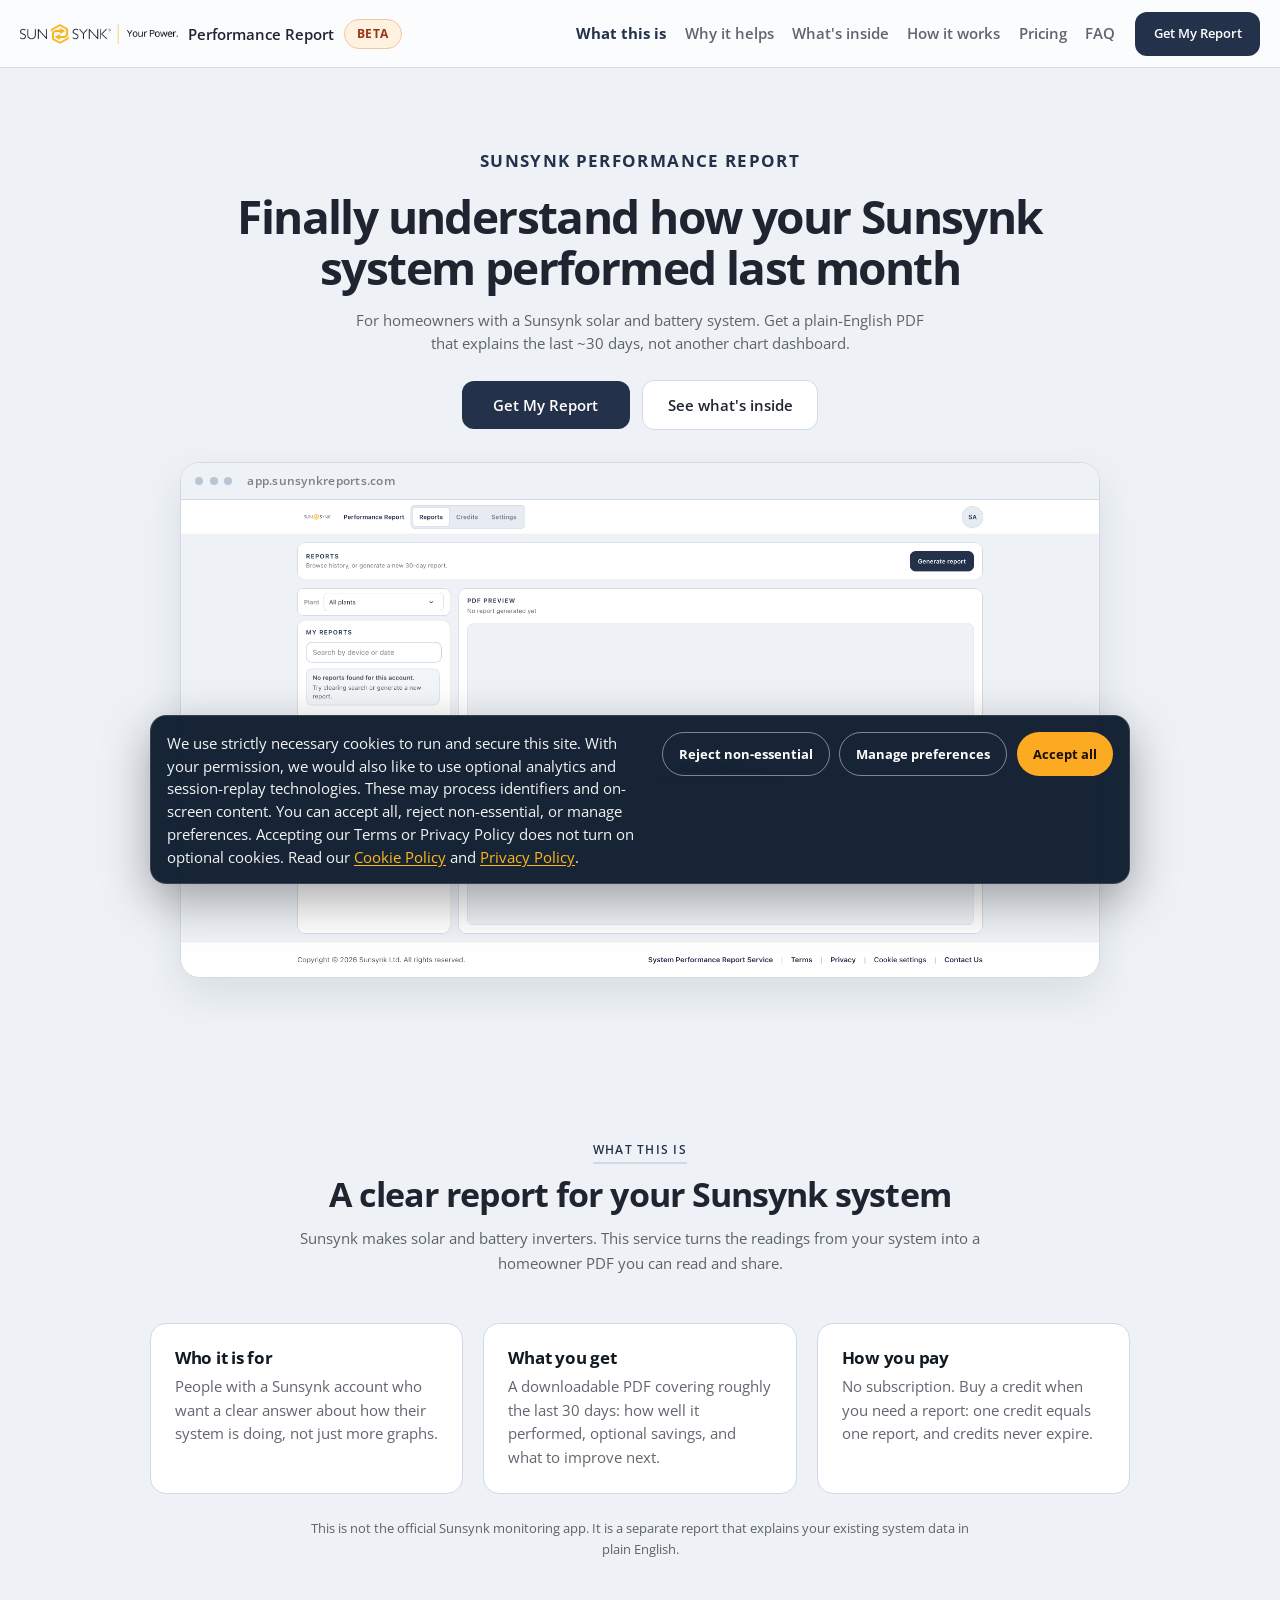
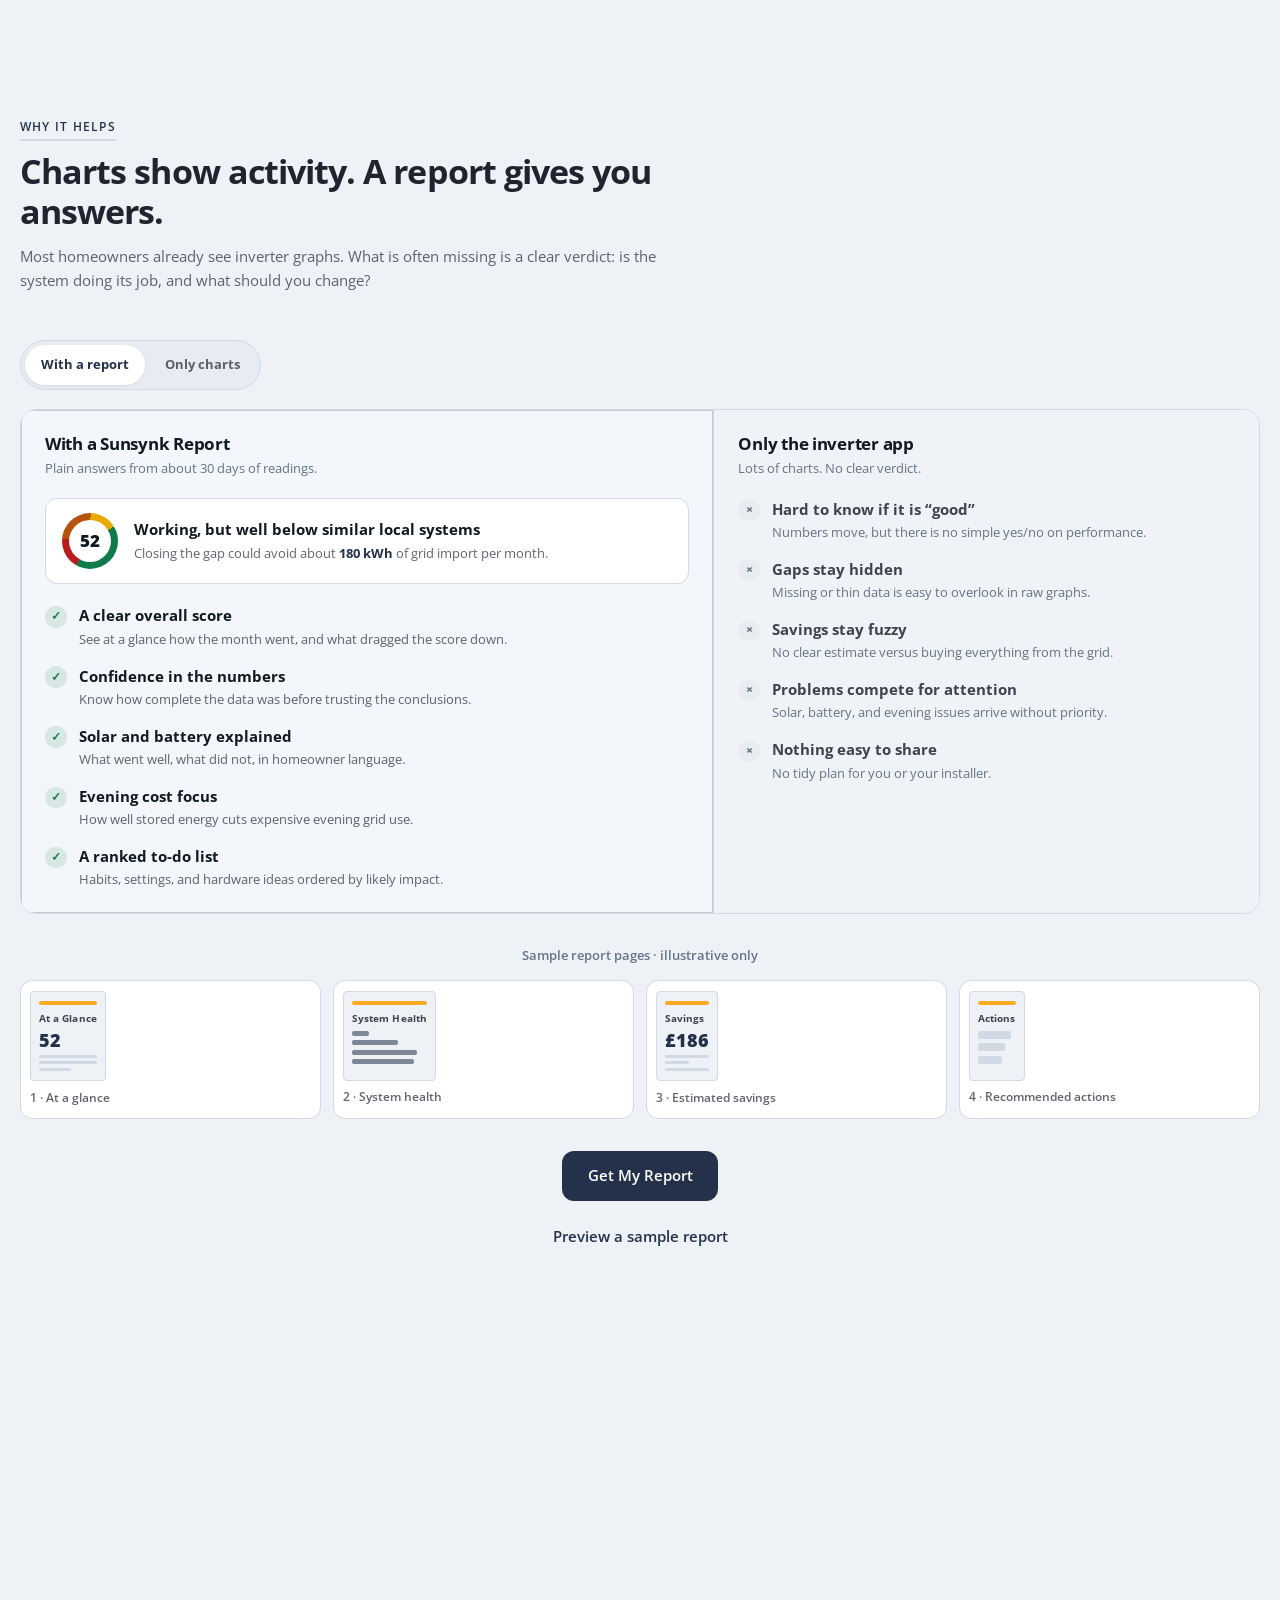
==== commit 3d8d8aa1: "Implement sample report preview feature with modal functionality - Added a sample report preview sec" ====
--- a/index.html
+++ b/index.html
@@ -487,7 +487,7 @@
                 <div class="sample-gauge" aria-hidden="true"><strong class="countup" data-target="52">52</strong></div>
                 <div>
                   <p class="sample-gap-title">Working, but well below similar local systems</p>
-                  <p class="sample-gap-sub">Closing the gap could avoid about <strong>439 kWh</strong> of grid import per month.</p>
+                  <p class="sample-gap-sub">Closing the gap could avoid about <strong>180 kWh</strong> of grid import per month.</p>
                 </div>
               </div>
               <ul class="sample-checks ix-cascade">
@@ -514,9 +514,49 @@
           </div>
         </div>
 
+        <div class="sample-report-preview reveal" id="sample-report">
+          <p class="sample-report-label">Sample report pages · illustrative only</p>
+          <div class="sample-report-strip">
+            <button type="button" class="sample-report-thumb" data-open-sample-report data-sample-page="0" aria-label="Preview sample page 1: At a glance">
+              <span class="sample-report-thumb-page" aria-hidden="true">
+                <span class="srp-bar"></span>
+                <span class="srp-title">At a Glance</span>
+                <span class="srp-score">52</span>
+                <span class="srp-lines"><span></span><span></span><span class="short"></span></span>
+              </span>
+              <span class="sample-report-thumb-cap">1 · At a glance</span>
+            </button>
+            <button type="button" class="sample-report-thumb" data-open-sample-report data-sample-page="1" aria-label="Preview sample page 2: System health">
+              <span class="sample-report-thumb-page" aria-hidden="true">
+                <span class="srp-bar"></span>
+                <span class="srp-title">System Health</span>
+                <span class="srp-bars"><span style="--w:23%"></span><span style="--w:61%"></span><span style="--w:86%"></span><span style="--w:82%"></span></span>
+              </span>
+              <span class="sample-report-thumb-cap">2 · System health</span>
+            </button>
+            <button type="button" class="sample-report-thumb" data-open-sample-report data-sample-page="2" aria-label="Preview sample page 3: Estimated savings">
+              <span class="sample-report-thumb-page" aria-hidden="true">
+                <span class="srp-bar"></span>
+                <span class="srp-title">Savings</span>
+                <span class="srp-money">£186</span>
+                <span class="srp-lines"><span></span><span class="short"></span><span></span></span>
+              </span>
+              <span class="sample-report-thumb-cap">3 · Estimated savings</span>
+            </button>
+            <button type="button" class="sample-report-thumb" data-open-sample-report data-sample-page="3" aria-label="Preview sample page 4: Recommended actions">
+              <span class="sample-report-thumb-page" aria-hidden="true">
+                <span class="srp-bar"></span>
+                <span class="srp-title">Actions</span>
+                <span class="srp-checks"><span></span><span></span><span></span></span>
+              </span>
+              <span class="sample-report-thumb-cap">4 · Recommended actions</span>
+            </button>
+          </div>
+        </div>
+
         <div class="sample-actions reveal">
           <a class="btn btn-primary" href="https://app.sunsynkreports.com" target="_blank" rel="noopener noreferrer">Get My Report</a>
-          <a class="sample-link" href="#insights">See what's inside</a>
+          <button type="button" class="sample-link" data-open-sample-report data-sample-page="0">Preview a sample report</button>
         </div>
       </div>
     </section>
@@ -542,7 +582,7 @@
               <div class="inside-answer-hero" id="health">
                 <p class="inside-answer-kicker">Sample overall score</p>
                 <p class="inside-answer-value health-score-num countup" data-target="52">52</p>
-                <p class="inside-answer-lead">Working, but well below similar local systems. Weakest: self-use. Strongest: battery.</p>
+                <p class="inside-answer-lead">Working, but needs attention. Weakest: self-use (23). Strongest: battery (86).</p>
                 <p class="inside-answer-meta" id="trust">Sample data coverage <strong class="countup" data-target="98.4" data-decimals="1" data-suffix="%">98.4%</strong> · thin periods are flagged in the PDF</p>
               </div>
               <div class="inside-answer-side health-panel">
@@ -822,6 +862,145 @@
 
   </main>
 
+  <!-- Sample report lightbox (fictional Example Home dataset; not a live customer report) -->
+  <div class="sample-report-modal" id="sample-report-modal" hidden aria-hidden="true">
+    <div class="sample-report-modal__backdrop" data-close-sample-report tabindex="-1"></div>
+    <div class="sample-report-modal__panel" role="dialog" aria-modal="true" aria-labelledby="sample-report-modal-title" tabindex="-1">
+      <div class="sample-report-modal__chrome">
+        <p class="sample-report-modal__title" id="sample-report-modal-title">Sample report preview</p>
+        <p class="sample-report-modal__note">Illustrative only · Example Home · not a live customer report</p>
+        <button type="button" class="sample-report-modal__close" data-close-sample-report aria-label="Close sample report preview">&times;</button>
+      </div>
+      <div class="sample-report-modal__body">
+        <button type="button" class="sample-report-nav sample-report-nav--prev" data-sample-nav="-1" aria-label="Previous sample page">‹</button>
+        <div class="sample-report-stage" data-sample-stage>
+          <article class="sample-pdf-page is-active" data-sample-page-panel="0" aria-label="Sample page 1 of 4: At a glance">
+            <div class="sample-pdf-mark" aria-hidden="true">SAMPLE</div>
+            <header class="sample-pdf-head">
+              <p class="sample-pdf-plant">Example Home</p>
+              <p class="sample-pdf-window">1 Sep 2025 to 30 Sep 2025</p>
+              <p class="sample-pdf-disclaimer">Indicative analysis for decision support only. Sample · illustrative only. Page 1 of 4</p>
+            </header>
+            <div class="sample-pdf-accent" aria-hidden="true"></div>
+            <h3 class="sample-pdf-h">System Performance Report</h3>
+            <p class="sample-pdf-lead">System performance summary based on your telemetry data.</p>
+            <dl class="sample-pdf-meta">
+              <div><dt>Generated</dt><dd>1 Oct 2025</dd></div>
+              <div><dt>Device ID</dt><dd>0000000001</dd></div>
+              <div><dt>Analysis window</dt><dd>1 Sep 2025 to 30 Sep 2025</dd></div>
+              <div><dt>Coverage span</dt><dd>30 day(s)</dd></div>
+              <div><dt>PV capacity</dt><dd>5.0 kWp</dd></div>
+            </dl>
+            <h4 class="sample-pdf-h4">At a Glance</h4>
+            <div class="sample-pdf-glance">
+              <div><span>Estimated Savings</span><strong>£186</strong></div>
+              <div><span>Additional Opportunity</span><strong>£48</strong></div>
+              <div><span>System Score</span><strong>52/100</strong></div>
+            </div>
+            <p class="sample-pdf-body">Your system reduced electricity costs by an estimated £186 during the analysis period. Self-use is the lowest-scoring indicator. Closing the gap could avoid about 180 kWh of grid import per month.</p>
+            <p class="sample-pdf-coverage"><strong>Data coverage</strong> Mature data · Sample coverage 98.4% with no significant gaps.</p>
+          </article>
+
+          <article class="sample-pdf-page" data-sample-page-panel="1" hidden aria-label="Sample page 2 of 4: Overall system health">
+            <div class="sample-pdf-mark" aria-hidden="true">SAMPLE</div>
+            <header class="sample-pdf-head">
+              <p class="sample-pdf-plant">Example Home</p>
+              <p class="sample-pdf-window">1 Sep 2025 to 30 Sep 2025</p>
+              <p class="sample-pdf-disclaimer">Indicative analysis for decision support only. Sample · illustrative only. Page 2 of 4</p>
+            </header>
+            <div class="sample-pdf-accent" aria-hidden="true"></div>
+            <h3 class="sample-pdf-h">Overall System Health</h3>
+            <div class="sample-pdf-score-row">
+              <p class="sample-pdf-score-big">52 <span>/ 100</span></p>
+              <p class="sample-pdf-status">Needs Attention</p>
+            </div>
+            <p class="sample-pdf-body">This score of 52 combines measured areas using fixed weights. Self-use had the largest negative impact, while battery health was strongest.</p>
+            <h4 class="sample-pdf-h4">Score breakdown</h4>
+            <ul class="sample-pdf-bars">
+              <li><span>Self-use</span><div class="sample-pdf-track"><i style="width:23%;background:var(--orange-fill)"></i></div><strong>23</strong></li>
+              <li><span>Solar</span><div class="sample-pdf-track"><i style="width:61%;background:var(--gold)"></i></div><strong>61</strong></li>
+              <li><span>Battery</span><div class="sample-pdf-track"><i style="width:86%;background:var(--green-fill)"></i></div><strong>86</strong></li>
+              <li><span>Evening grid</span><div class="sample-pdf-track"><i style="width:82%;background:var(--green-fill)"></i></div><strong>82</strong></li>
+            </ul>
+            <p class="sample-pdf-body sample-pdf-muted">Excellent 85–100 · Watch 60–84 · Needs Attention below 60</p>
+          </article>
+
+          <article class="sample-pdf-page" data-sample-page-panel="2" hidden aria-label="Sample page 3 of 4: Estimated savings">
+            <div class="sample-pdf-mark" aria-hidden="true">SAMPLE</div>
+            <header class="sample-pdf-head">
+              <p class="sample-pdf-plant">Example Home</p>
+              <p class="sample-pdf-window">1 Sep 2025 to 30 Sep 2025</p>
+              <p class="sample-pdf-disclaimer">Indicative analysis for decision support only. Sample · illustrative only. Page 3 of 4</p>
+            </header>
+            <div class="sample-pdf-accent" aria-hidden="true"></div>
+            <h3 class="sample-pdf-h">Estimated Savings Summary</h3>
+            <dl class="sample-pdf-savings">
+              <div><dt>Import tariff type</dt><dd>Flat-rate import tariff</dd></div>
+              <div><dt>Tariff details</dt><dd>Flat-rate: £0.28/kWh</dd></div>
+              <div><dt>Site electricity use</dt><dd>720 kWh</dd></div>
+              <div><dt>Estimated cost without solar and battery</dt><dd>£220</dd></div>
+              <div><dt>Estimated cost with your system</dt><dd>£34</dd></div>
+              <div class="is-highlight"><dt>Estimated savings</dt><dd>£186 (85%)</dd></div>
+            </dl>
+            <ul class="sample-pdf-stat-list">
+              <li><span>Energy you supplied yourself</span><strong>612 kWh</strong></li>
+              <li><span>Grid cost avoided</span><strong>£168</strong></li>
+              <li><span>Additional opportunity</span><strong>£48</strong></li>
+            </ul>
+            <p class="sample-pdf-body sample-pdf-muted">Standing charges, VAT, and export payments are excluded. Shown when you save your electricity rate in Settings.</p>
+          </article>
+
+          <article class="sample-pdf-page" data-sample-page-panel="3" hidden aria-label="Sample page 4 of 4: Key insights and recommended actions">
+            <div class="sample-pdf-mark" aria-hidden="true">SAMPLE</div>
+            <header class="sample-pdf-head">
+              <p class="sample-pdf-plant">Example Home</p>
+              <p class="sample-pdf-window">1 Sep 2025 to 30 Sep 2025</p>
+              <p class="sample-pdf-disclaimer">Indicative analysis for decision support only. Sample · illustrative only. Page 4 of 4</p>
+            </header>
+            <div class="sample-pdf-accent" aria-hidden="true"></div>
+            <h3 class="sample-pdf-h">Key Insights and Recommended Actions</h3>
+            <p class="sample-pdf-body">A ranked list of next steps: habits first, then settings, then hardware only when it is worth considering.</p>
+            <div class="sample-pdf-actions">
+              <div>
+                <p class="sample-pdf-tag">Habits</p>
+                <ul>
+                  <li>Move heavy evening loads earlier while solar or battery cover is available</li>
+                  <li>Spot habits that quietly drive peak grid import</li>
+                </ul>
+              </div>
+              <div>
+                <p class="sample-pdf-tag">Settings</p>
+                <ul>
+                  <li>Adjust battery reserve and discharge timing for evening peaks</li>
+                  <li>Improve self-use settings before buying more capacity</li>
+                </ul>
+              </div>
+              <div>
+                <p class="sample-pdf-tag">Hardware</p>
+                <ul>
+                  <li>Consider more storage or panels only after settings and habits are reviewed</li>
+                  <li>Share the PDF with your installer when an upgrade case is clear</li>
+                </ul>
+              </div>
+            </div>
+            <p class="sample-pdf-body sample-pdf-muted">Assumptions and limits appear in Important Information at the end of every report.</p>
+          </article>
+        </div>
+        <button type="button" class="sample-report-nav sample-report-nav--next" data-sample-nav="1" aria-label="Next sample page">›</button>
+      </div>
+      <div class="sample-report-modal__footer">
+        <p class="sample-report-modal__pager" data-sample-pager>Page 1 of 4</p>
+        <div class="sample-report-modal__dots" role="tablist" aria-label="Sample pages">
+          <button type="button" class="sample-report-dot is-active" role="tab" aria-selected="true" data-sample-page="0" aria-label="Page 1"></button>
+          <button type="button" class="sample-report-dot" role="tab" aria-selected="false" data-sample-page="1" aria-label="Page 2"></button>
+          <button type="button" class="sample-report-dot" role="tab" aria-selected="false" data-sample-page="2" aria-label="Page 3"></button>
+          <button type="button" class="sample-report-dot" role="tab" aria-selected="false" data-sample-page="3" aria-label="Page 4"></button>
+        </div>
+        <a class="btn btn-primary btn-sm" href="https://app.sunsynkreports.com" target="_blank" rel="noopener noreferrer">Get My Report</a>
+      </div>
+    </div>
+  </div>
+
   <footer class="footer">
     <div class="container footer-grid">
       <div class="footer-brand">
--- a/assets/css/styles.css
+++ b/assets/css/styles.css
@@ -160,7 +160,7 @@
 .section-cta-dark .eyebrow-light::after{background:rgba(255,255,255,.25)}
 .section-cta-dark .h-light,.section-cta-dark .cta-body h2{color:var(--white)}
 .section-cta-dark .cta-sub,.section-cta-dark .s-muted{color:rgba(255,255,255,.72)}
-.section-header[id],.cta-body[id],#hero,#what-this-is,#insights,#metrics,#features{scroll-margin-top:var(--anchor-offset)}
+.section-header[id],.cta-body[id],#hero,#what-this-is,#sample,#sample-report,#insights,#metrics,#features{scroll-margin-top:var(--anchor-offset)}
 .section-header{max-width:680px;margin-bottom:var(--section-header-mb);transform:none;will-change:auto}
 .section-header.center{margin-inline:auto;text-align:center}
 .section-slate{background:var(--brand-slate-50)}
@@ -697,9 +697,115 @@
 .sample-crosses strong{color:var(--slate-700)}
 .sample-crosses p{color:var(--slate-500)}
 .sample-actions{display:flex;flex-direction:column;align-items:center;gap:.85rem;margin-top:var(--space-6)}
-.sample-link{font-size:var(--fs-body);font-weight:600;color:var(--blue);min-height:44px;display:inline-flex;align-items:center;transition:color var(--t1) ease,transform var(--t1) var(--ease),opacity var(--t1) ease;gap:.2rem;text-decoration:none}
+.sample-link{appearance:none;border:0;background:transparent;padding:0;font:inherit;font-size:var(--fs-body);font-weight:600;color:var(--blue);min-height:44px;display:inline-flex;align-items:center;transition:color var(--t1) ease,transform var(--t1) var(--ease),opacity var(--t1) ease;gap:.2rem;text-decoration:none;cursor:pointer}
 .sample-link:hover{color:var(--blue-dark);opacity:.92}
 .sample-link:active{transform:scale(.98)}
+
+/* SAMPLE REPORT PREVIEW (fictional HTML mock pages) */
+.sample-report-preview{margin-top:var(--space-6)}
+.sample-report-label{font-size:var(--fs-meta);font-weight:600;color:var(--slate-500);text-align:center;margin:0 0 .85rem}
+.sample-report-strip{display:grid;grid-template-columns:repeat(4,minmax(0,1fr));gap:.75rem}
+.sample-report-thumb{appearance:none;border:1px solid var(--slate-200);background:var(--white);border-radius:var(--r-md);padding:.65rem .55rem .7rem;cursor:pointer;text-align:left;display:flex;flex-direction:column;gap:.55rem;min-height:44px;transition:border-color var(--t1) ease,transform 100ms ease-out,box-shadow var(--t1) ease}
+.sample-report-thumb:hover{border-color:color-mix(in srgb, var(--brand-blue-300) 28%, var(--slate-200));box-shadow:var(--sh-sm)}
+.sample-report-thumb:active,.sample-report-thumb.is-pressed{transform:scale(.98)}
+.sample-report-thumb:focus-visible{outline:var(--focus-ring-width) solid var(--focus-ring-color);outline-offset:var(--focus-ring-offset)}
+.sample-report-thumb-page{display:block;background:var(--brand-slate-50);border:1px solid var(--slate-200);border-radius:4px;padding:.55rem .5rem .6rem;min-height:5.6rem;position:relative;overflow:hidden}
+.sample-report-thumb-page .srp-bar{display:block;height:4px;width:100%;background:var(--gold);border-radius:2px;margin-bottom:.4rem}
+.sample-report-thumb-page .srp-title{display:block;font-size:.62rem;font-weight:700;color:var(--slate-700);margin-bottom:.35rem;letter-spacing:.01em}
+.sample-report-thumb-page .srp-score,.sample-report-thumb-page .srp-money{display:block;font-size:1.15rem;font-weight:800;color:var(--brand-blue-300);line-height:1;margin-bottom:.35rem}
+.sample-report-thumb-page .srp-lines{display:grid;gap:.22rem}
+.sample-report-thumb-page .srp-lines span{display:block;height:3px;background:var(--slate-200);border-radius:2px}
+.sample-report-thumb-page .srp-lines span.short{width:55%}
+.sample-report-thumb-page .srp-bars{display:grid;gap:.28rem;margin-top:.15rem}
+.sample-report-thumb-page .srp-bars span{display:block;height:5px;width:var(--w,40%);background:var(--brand-blue-300);border-radius:2px;opacity:.55}
+.sample-report-thumb-page .srp-checks{display:grid;gap:.28rem;margin-top:.2rem}
+.sample-report-thumb-page .srp-checks span{display:block;height:8px;background:var(--slate-200);border-radius:2px}
+.sample-report-thumb-page .srp-checks span:nth-child(1){width:88%}
+.sample-report-thumb-page .srp-checks span:nth-child(2){width:72%}
+.sample-report-thumb-page .srp-checks span:nth-child(3){width:64%}
+.sample-report-thumb-cap{font-size:var(--fs-eyebrow);font-weight:600;color:var(--slate-600);line-height:1.3}
+
+.sample-report-modal-open{overflow:hidden}
+.sample-report-modal{position:fixed;inset:0;z-index:10010;display:grid;place-items:center;padding:1rem;opacity:0;visibility:hidden;pointer-events:none;transition:opacity .28s var(--ease),visibility .28s}
+.sample-report-modal.is-open{opacity:1;visibility:visible;pointer-events:auto}
+.sample-report-modal[hidden]{display:none!important}
+.sample-report-modal__backdrop{position:absolute;inset:0;background:rgba(13,28,46,.52);backdrop-filter:blur(8px) saturate(140%);-webkit-backdrop-filter:blur(8px) saturate(140%)}
+.sample-report-modal__panel{position:relative;width:min(720px,100%);max-height:min(92vh,920px);display:flex;flex-direction:column;background:rgba(255,255,255,.96);border:1px solid rgba(255,255,255,.55);border-radius:var(--r-xl);box-shadow:0 26px 70px rgba(13,28,46,.28);transform:scale(.96) translateY(12px);opacity:0;transition:transform .36s cubic-bezier(.22,1,.36,1),opacity .28s var(--ease);overflow:hidden}
+.sample-report-modal.is-open .sample-report-modal__panel{transform:scale(1) translateY(0);opacity:1}
+.sample-report-modal__chrome{position:relative;padding:1rem 3.2rem .85rem 1.15rem;border-bottom:1px solid var(--slate-200);flex:0 0 auto}
+.sample-report-modal__title{font-size:1.05rem;font-weight:800;color:var(--slate-900);margin:0 0 .2rem}
+.sample-report-modal__note{font-size:var(--fs-eyebrow);color:var(--slate-500);margin:0;line-height:1.4}
+.sample-report-modal__close{position:absolute;top:.55rem;right:.55rem;width:44px;height:44px;border-radius:50%;border:1.5px solid var(--slate-300);background:var(--white);color:var(--slate-700);font-size:1.35rem;line-height:1;cursor:pointer;display:grid;place-items:center}
+.sample-report-modal__close:hover{background:var(--slate-100)}
+.sample-report-modal__close:focus-visible{outline:var(--focus-ring-width) solid var(--focus-ring-color);outline-offset:var(--focus-ring-offset)}
+.sample-report-modal__body{position:relative;flex:1 1 auto;min-height:0;display:grid;grid-template-columns:44px 1fr 44px;align-items:stretch;gap:.25rem;padding:.75rem .35rem}
+.sample-report-stage{min-height:0;overflow:auto;padding:.25rem .35rem 0;-webkit-overflow-scrolling:touch}
+.sample-report-nav{appearance:none;border:0;background:transparent;color:var(--slate-600);font-size:1.75rem;line-height:1;cursor:pointer;border-radius:var(--r-md);align-self:center;width:44px;height:44px;display:grid;place-items:center}
+.sample-report-nav:hover{background:var(--slate-100);color:var(--slate-900)}
+.sample-report-nav:disabled{opacity:.35;cursor:default}
+.sample-report-nav:focus-visible{outline:var(--focus-ring-width) solid var(--focus-ring-color);outline-offset:var(--focus-ring-offset)}
+.sample-report-modal__footer{display:flex;flex-wrap:wrap;align-items:center;justify-content:space-between;gap:.65rem;padding:.75rem 1.1rem 1rem;border-top:1px solid var(--slate-200);flex:0 0 auto}
+.sample-report-modal__pager{font-size:var(--fs-meta);font-weight:600;color:var(--slate-600);margin:0}
+.sample-report-modal__dots{display:inline-flex;gap:.4rem;align-items:center}
+.sample-report-dot{appearance:none;width:10px;height:10px;border-radius:50%;border:0;padding:0;background:var(--slate-300);cursor:pointer}
+.sample-report-dot.is-active{background:var(--brand-blue-300)}
+.sample-report-dot:focus-visible{outline:var(--focus-ring-width) solid var(--focus-ring-color);outline-offset:2px}
+
+.sample-pdf-page{position:relative;background:var(--white);border:1px solid var(--slate-200);border-radius:6px;padding:1rem 1.05rem 1.15rem;box-shadow:var(--sh-sm);overflow:hidden}
+.sample-pdf-page[hidden]{display:none!important}
+.sample-pdf-mark{position:absolute;top:42%;left:50%;transform:translate(-50%,-50%) rotate(-28deg);font-size:clamp(2.4rem,8vw,3.6rem);font-weight:800;letter-spacing:.12em;color:rgba(36,49,74,.07);pointer-events:none;user-select:none;white-space:nowrap}
+.sample-pdf-head{margin-bottom:.55rem}
+.sample-pdf-plant{font-size:var(--fs-meta);font-weight:700;color:var(--slate-900);margin:0}
+.sample-pdf-window{font-size:var(--fs-eyebrow);color:var(--slate-600);margin:.15rem 0 0}
+.sample-pdf-disclaimer{font-size:.65rem;color:var(--slate-500);margin:.35rem 0 0;line-height:1.4}
+.sample-pdf-accent{height:5px;background:var(--gold);border-radius:2px;margin:.55rem 0 .75rem}
+.sample-pdf-h{font-size:1.05rem;font-weight:800;color:var(--slate-900);margin:0 0 .35rem}
+.sample-pdf-h4{font-size:var(--fs-body);font-weight:700;color:var(--slate-900);margin:1rem 0 .55rem}
+.sample-pdf-lead,.sample-pdf-body{font-size:var(--fs-meta);color:var(--slate-600);line-height:1.5;margin:0 0 .75rem}
+.sample-pdf-muted{color:var(--slate-500);margin-bottom:0}
+.sample-pdf-meta{display:grid;grid-template-columns:repeat(2,minmax(0,1fr));gap:.45rem .75rem;margin:0 0 .85rem;padding:.7rem .75rem;background:var(--brand-slate-50);border:1px solid var(--slate-200);border-radius:var(--r-md)}
+.sample-pdf-meta dt{font-size:.65rem;text-transform:uppercase;letter-spacing:.04em;color:var(--slate-500);font-weight:700}
+.sample-pdf-meta dd{font-size:var(--fs-meta);font-weight:600;color:var(--slate-900);margin:.1rem 0 0}
+.sample-pdf-glance{display:grid;grid-template-columns:repeat(3,minmax(0,1fr));gap:.5rem;margin:0 0 .85rem}
+.sample-pdf-glance div{padding:.7rem .65rem;border:1px solid var(--slate-200);border-radius:var(--r-md);background:var(--white)}
+.sample-pdf-glance span{display:block;font-size:.65rem;font-weight:600;color:var(--slate-500);margin-bottom:.25rem}
+.sample-pdf-glance strong{font-size:1.05rem;font-weight:800;color:var(--brand-blue-300)}
+.sample-pdf-coverage{font-size:var(--fs-meta);color:var(--slate-600);margin:0;line-height:1.45}
+.sample-pdf-score-row{display:flex;align-items:baseline;gap:.85rem;margin:0 0 .65rem}
+.sample-pdf-score-big{font-size:2.4rem;font-weight:800;color:var(--slate-900);margin:0;line-height:1}
+.sample-pdf-score-big span{font-size:1rem;font-weight:700;color:var(--slate-500)}
+.sample-pdf-status{font-size:var(--fs-meta);font-weight:700;color:#b45309;margin:0}
+.sample-pdf-bars{display:grid;gap:.55rem;margin:0 0 .85rem;padding:0;list-style:none}
+.sample-pdf-bars li{display:grid;grid-template-columns:6.5rem 1fr 2rem;gap:.55rem;align-items:center}
+.sample-pdf-bars span{font-size:var(--fs-meta);color:var(--slate-700);font-weight:600}
+.sample-pdf-bars strong{font-size:var(--fs-meta);font-weight:800;color:var(--slate-900);text-align:right}
+.sample-pdf-track{height:8px;background:var(--slate-100);border-radius:999px;overflow:hidden}
+.sample-pdf-track i{display:block;height:100%;border-radius:inherit}
+.sample-pdf-savings{display:grid;gap:.4rem;margin:0 0 .85rem}
+.sample-pdf-savings > div{display:flex;justify-content:space-between;gap:1rem;padding:.45rem 0;border-bottom:1px solid var(--slate-100)}
+.sample-pdf-savings dt{font-size:var(--fs-meta);color:var(--slate-600)}
+.sample-pdf-savings dd{font-size:var(--fs-meta);font-weight:700;color:var(--slate-900);margin:0;text-align:right}
+.sample-pdf-savings .is-highlight{border-bottom:0;padding:.65rem .7rem;background:color-mix(in srgb, var(--gold) 14%, white);border:1px solid color-mix(in srgb, var(--gold) 35%, var(--slate-200));border-radius:var(--r-md);margin-top:.25rem}
+.sample-pdf-savings .is-highlight dd{color:var(--brand-blue-300);font-size:1.05rem}
+.sample-pdf-stat-list{list-style:none;margin:0 0 .85rem;padding:0;display:grid;gap:.4rem}
+.sample-pdf-stat-list li{display:flex;justify-content:space-between;gap:1rem;font-size:var(--fs-meta);color:var(--slate-600)}
+.sample-pdf-stat-list strong{color:var(--slate-900);font-weight:700}
+.sample-pdf-actions{display:grid;gap:.75rem;margin:0 0 .75rem}
+.sample-pdf-tag{font-size:var(--fs-eyebrow);font-weight:800;text-transform:uppercase;letter-spacing:.04em;color:var(--brand-blue-300);margin:0 0 .35rem}
+.sample-pdf-actions ul{margin:0;padding-left:1.1rem;display:grid;gap:.3rem}
+.sample-pdf-actions li{font-size:var(--fs-meta);color:var(--slate-600);line-height:1.45}
+
+@media(max-width:900px){
+  .sample-report-strip{grid-template-columns:repeat(2,minmax(0,1fr))}
+}
+@media(max-width:640px){
+  .sample-report-modal{padding:.5rem}
+  .sample-report-modal__body{grid-template-columns:36px 1fr 36px;padding:.5rem .15rem}
+  .sample-report-modal__footer{justify-content:center;text-align:center}
+  .sample-pdf-meta,.sample-pdf-glance{grid-template-columns:1fr}
+  .sample-pdf-bars li{grid-template-columns:5.2rem 1fr 1.75rem;gap:.4rem}
+  .sample-pdf-glance strong{font-size:.95rem}
+}
 
 /* INSIGHTS */
 .insights-grid{display:grid;grid-template-columns:repeat(3,1fr);gap:var(--grid-gap)}
@@ -1197,8 +1303,8 @@
 @media(prefers-reduced-transparency:reduce){
   .nav{background:var(--white);backdrop-filter:none;-webkit-backdrop-filter:none}
   .nav-menu{background:var(--white);backdrop-filter:none;-webkit-backdrop-filter:none}
-  .cookie-modal__backdrop{backdrop-filter:none;-webkit-backdrop-filter:none;background:rgba(13,28,46,.72)}
-  .cookie-modal__panel{background:var(--white);backdrop-filter:none;-webkit-backdrop-filter:none}
+  .cookie-modal__backdrop,.sample-report-modal__backdrop{backdrop-filter:none;-webkit-backdrop-filter:none;background:rgba(13,28,46,.72)}
+  .cookie-modal__panel,.sample-report-modal__panel{background:var(--white);backdrop-filter:none;-webkit-backdrop-filter:none}
 }
 
 @media(prefers-reduced-motion:reduce){
@@ -1206,10 +1312,10 @@
   .fade-in,.hero-text.fade-in > *,.hero-preview.fade-in,.hero-stage.fade-in,.reveal,.reveal.visible .ix-stagger > *,.reveal.visible .ix-cascade > *,.reveal.visible.ix-cascade > *,.reveal.visible.ix-cascade-root > *,.nav-menu.open a{transition:none!important;animation:none!important;opacity:1!important;transform:none!important}
   .flow-pulse{animation:none!important}
   .flow-node,.hero-window,.hero-orb,.hero-light-beam,.hero-particles span,.signal-track,.health-score-num.is-hot,.hero-preview,.hero-stage,.hero-score .ring-wrap,.section-header.reveal.visible .eyebrow,.section-cta::before,.actions-tag,.countup.is-counting,.btn-gold::after,.hero-product,.hero-product::after,.hero-product-dot{animation:none!important}
-  .cookie-modal,.cookie-modal__panel{transition:none!important;transform:none!important;opacity:1!important}
+  .cookie-modal,.cookie-modal__panel,.sample-report-modal,.sample-report-modal__panel{transition:none!important;transform:none!important;opacity:1!important}
   .nav{backdrop-filter:none;-webkit-backdrop-filter:none;background:var(--white)}
-  .cookie-modal__backdrop,.cookie-modal__panel{backdrop-filter:none;-webkit-backdrop-filter:none}
-  .cookie-modal__panel{background:var(--white)}
+  .cookie-modal__backdrop,.cookie-modal__panel,.sample-report-modal__backdrop,.sample-report-modal__panel{backdrop-filter:none;-webkit-backdrop-filter:none}
+  .cookie-modal__panel,.sample-report-modal__panel{background:var(--white)}
   .ring-progress{transition:none!important}
   .score-fill,.health-fill{transition:none!important}
   .db::before{transition:none!important;transform:scaleY(1)!important}
